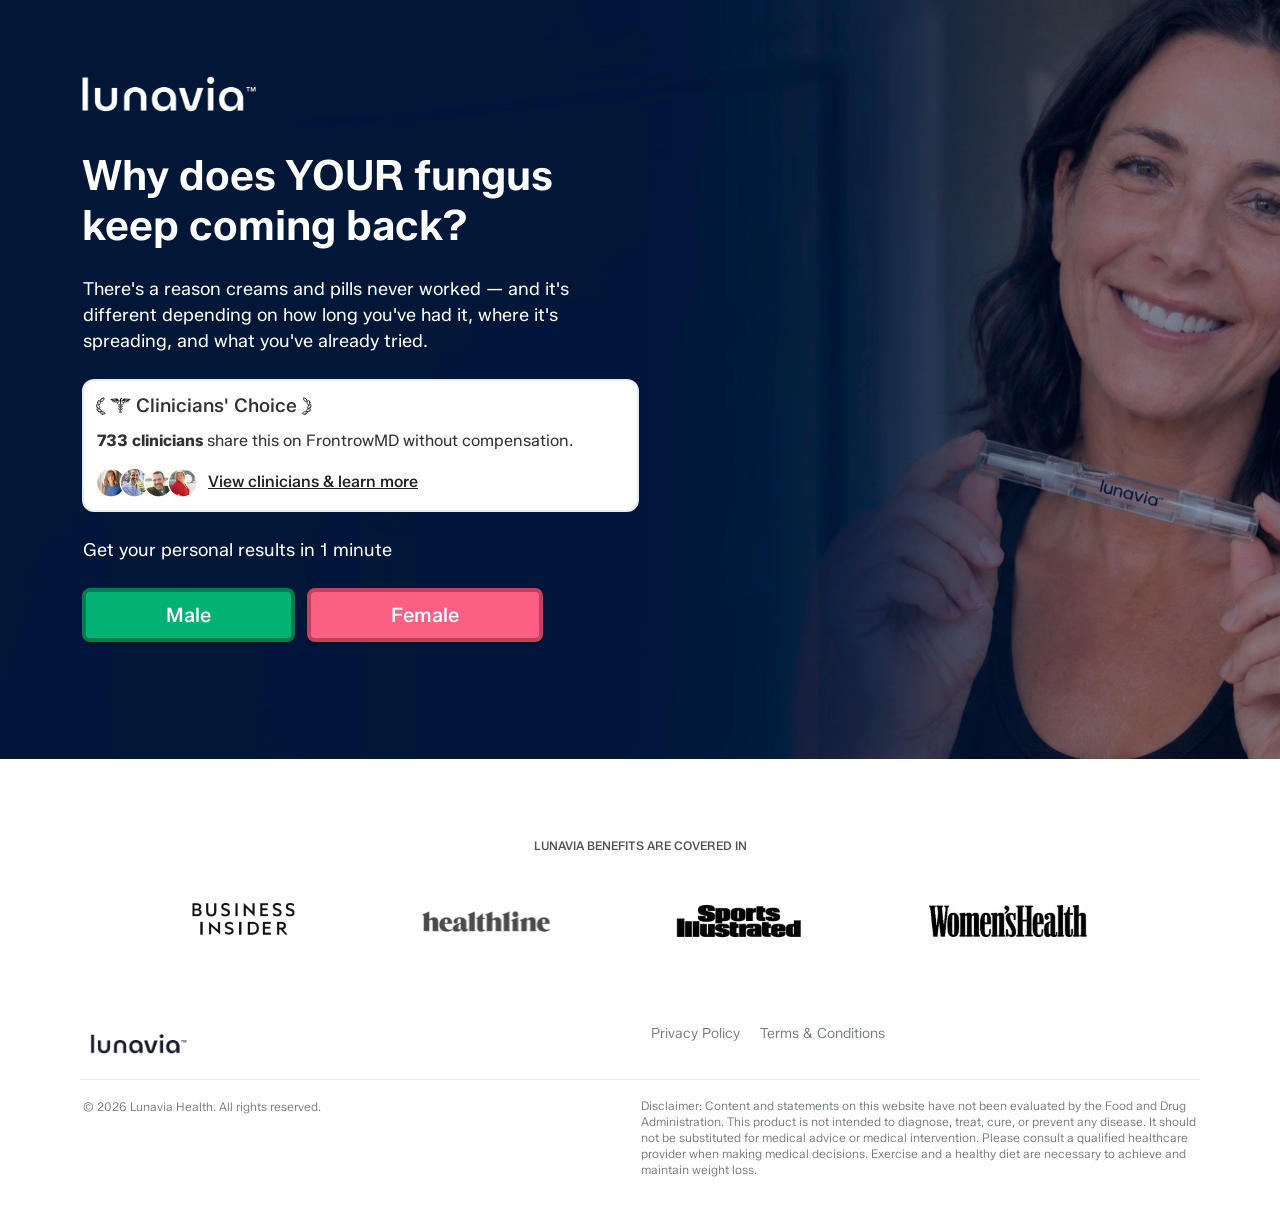
==== index.html @ d5918bf5 "Add TFP site" ====
<!DOCTYPE html><!-- Made in Heyflow - heyflow.com | Last published: 2026-08-17 --><html lang="en" dir="ltr"><head>
  <link href="https://fonts.heyflow.cloud" rel="preconnect">
  <link href="https://assets.prd.heyflow.com" rel="preconnect">
  <link href="css/theme-ZTNiMGM0.css" rel="preload" as="style" data-is-heyflow-style="true">
  <link href="css/flow-CGcikNEC.css" rel="preload" as="style" data-is-heyflow-style="true">
<meta name="viewport" content="width=device-width, initial-scale=1.0"><meta charset="utf-8"><script async="" src="js/fbevents.js"></script><script id="window-props" type="text/javascript">
              window.currentlyMounting = "019ffb66-aba5-70cf-b128-0aa12360922f";
              window.heyflow = {
                ...window.heyflow,
                [window.currentlyMounting]: {
                  runtime: {},
                  constants:{},
                  integration: {}
                },
              };
            </script><link rel="shortcut icon" href="images/original.png"><link rel="icon" href="images/original.png" sizes="16x16 32x32 64x64" type="image/png"><meta name="description"><meta property="og:type" content="website"><meta property="og:title" content="TFP Bioma + Quiz"><meta property="og:description" content="Built with Heyflow"><meta property="og:image" content="images/default.png"><meta name="twitter:card" content="summary_large_image"><meta name="twitter:title" content="TFP Bioma + Quiz"><meta name="twitter:description" content="Built with Heyflow"><meta name="twitter:image" content="images/default.png"><link href="https://fonts.heyflow.cloud/css?family=Open+Sans:300,400,500,600,700,800|Alata:300,400,500,600,700,800|Lexend+Exa:300,400,500,600,700,800&amp;display=swap" rel="stylesheet" as="style"><script>
                  // In embeds, the heyflow-wrapper script will take care of this
                  if (document.currentScript) {
                    document.currentScript.previousElementSibling.rel = "stylesheet";
                  }
                </script><noscript><link href="https://fonts.heyflow.cloud/css?family=Open+Sans:300,400,500,600,700,800|Alata:300,400,500,600,700,800|Lexend+Exa:300,400,500,600,700,800&display=swap" rel="stylesheet"/></noscript><title>TFP Bioma + Quiz</title><script>
        window.dataLayer = window.dataLayer || [];
        window.dataLayer.push({
          FLOW_ID: "019ffb66-aba5-70cf-b128-0aa12360922f",
          
          
        });
      </script><script>
    window.heyflow["019ffb66-aba5-70cf-b128-0aa12360922f"].integration.FB_PIXEL_ID = "1348226706513253";
    window.heyflow["019ffb66-aba5-70cf-b128-0aa12360922f"].integration.FB_PIXEL_SUBMIT_EVENT = null;

    !function(f,b,e,v,n,t,s)
    {if(f.fbq)return;n=f.fbq=function(){n.callMethod?
    n.callMethod.apply(n,arguments):n.queue.push(arguments)};
    if(!f._fbq)f._fbq=n;n.push=n;n.loaded=!0;n.version='2.0';
    n.queue=[];t=b.createElement(e);t.async=!0;
    t.src=v;s=b.getElementsByTagName(e)[0];
    s.parentNode.insertBefore(t,s)}(window, document,'script',
    'https://connect.facebook.net/en_US/fbevents.js');
    /**
     * Disable Facebook's automatic event detection (autoConfig) to prevent
     * duplicate events. When enabled, FB auto-detects form submissions and
     * button clicks, firing events like SubscribedButtonClick and Lead with
     * their own event IDs that cannot be deduplicated with our explicit tracking.
     */
    fbq('set', 'autoConfig', false, "1348226706513253");
    fbq('init', "1348226706513253");

    /**
    Hack to make the pixel work with multiple views and deduplication
    https://stackoverflow.com/a/68476598/920418
    */
    fbq.disablePushState = true;
    fbq.allowDuplicatePageViews = true;
  </script><script>
    window.heyflow["019ffb66-aba5-70cf-b128-0aa12360922f"].integration.FB_SERVER_PIXEL_ID = "1348226706513253";
    window.heyflow["019ffb66-aba5-70cf-b128-0aa12360922f"].integration.FB_SERVER_SUBMIT_EVENT = "";
    window.heyflow["019ffb66-aba5-70cf-b128-0aa12360922f"].integration.FB_SERVER_TEST_ID = "";
    window.heyflow["019ffb66-aba5-70cf-b128-0aa12360922f"].integration.FB_SERVER_ADDITIONAL_PARAMETERS = [];
    window.heyflow["019ffb66-aba5-70cf-b128-0aa12360922f"].integration.FB_TRACKING_ENDPOINT = "https://functions.prd.heyflow.com/metacapi";
  </script><script type="text/javascript">
              var windowConstants = window.heyflow[window.currentlyMounting].constants;

              windowConstants.STATIC_URL = "https://assets.prd.heyflow.com/builder"
              windowConstants.API_ENDPOINT = "https://api.prd.heyflow.com";
              windowConstants.ENV = "BUILD";
              windowConstants.MODULES_URL = "https://modules.prd.heyflow.com";
              windowConstants.HAS_CUSTOM_CODE = true

              windowConstants.CUSTOM_CODE_KEYWORDS = "createElement,display,href".split(',')
              windowConstants.PASS_QS = true;
              windowConstants.PASS_QS_RX = ".+";
              
              
              
              
              
              
              
              

              windowConstants.FLOW_ID = "019ffb66-aba5-70cf-b128-0aa12360922f";
              windowConstants.TITLE = "TFP Bioma + Quiz";

              windowConstants.STYLES = {
                'width-narrow': '400px','width-mid': '800px','width-wide': '1200px','width-mobile': '540px','mc-option-base-width': '140px','mc-picture-option-space-between': '10px','mc-picture-option-base-width': '180px','header-avatar-size': '100px','header-avatar-size-mobile': '60px','screen-scroll-behavior': 'smooth',
              }

              windowConstants.FEATURES = {
                'removeBranding': true,'advancedClientTracking': true,'enhancedConversion': true,'disablePreventHeadlessSubmits': false,'forceVirtualRouting': false,
              }

              windowConstants.RULES = [{"title":"Default Rule for start-c8d649e6","priority":10000,"metadata":{"isDefaultScreenRule":true,"originScreenID":"start-c8d649e6"},"triggers":[],"conditionalStatements":[{"action":{"type":"navigate-next"},"condition":{"and":[]}}],"createdAt":"2026-08-13T13:53:58.092Z","updatedAt":"2026-08-13T13:53:58.092Z","id":"019ffb66-ad18-73ac-be54-1fa26a3ce24e"},{"title":"Default Rule for start-c8d649e6","priority":10000,"metadata":{"originScreenID":"id-421909f8","isDefaultScreenRule":true},"triggers":[],"conditionalStatements":[{"action":{"type":"navigate-next"},"condition":{"and":[]}}],"createdAt":"2026-08-13T13:53:58.092Z","updatedAt":"2026-08-13T13:53:58.092Z","id":"019ffb66-ad19-706a-a65a-1365bc035203"},{"title":"Default Rule for start-c8d649e6","priority":10000,"metadata":{"isDefaultScreenRule":true,"originScreenID":"id-199af166"},"triggers":[],"conditionalStatements":[{"condition":{"and":[]},"action":{"type":"navigate-next"}}],"createdAt":"2026-08-13T13:53:58.092Z","updatedAt":"2026-08-13T13:53:58.092Z","id":"019ffb66-ad19-706a-a65a-190ce45a3e36"},{"title":"Default Rule for start-c8d649e6","priority":10000,"metadata":{"originScreenID":"id-2a5670e8","isDefaultScreenRule":true},"triggers":[],"conditionalStatements":[{"action":{"type":"navigate-next"},"condition":{"and":[]}}],"createdAt":"2026-08-13T13:53:58.092Z","updatedAt":"2026-08-13T13:53:58.092Z","id":"019ffb66-ad19-706a-a65a-2247faa971c1"},{"title":"Default Rule for start-c8d649e6","priority":10000,"metadata":{"originScreenID":"id-38c445bc","isDefaultScreenRule":true},"triggers":[],"conditionalStatements":[{"action":{"type":"navigate-next"},"condition":{"and":[]}}],"createdAt":"2026-08-13T13:53:58.093Z","updatedAt":"2026-08-13T13:53:58.093Z","id":"019ffb66-ad1a-718f-a346-f545bb25bcf3"},{"title":"Default Rule for start-c8d649e6","priority":10000,"metadata":{"isDefaultScreenRule":true,"originScreenID":"id-9d1536dc"},"triggers":[],"conditionalStatements":[{"condition":{"and":[]},"action":{"type":"navigate-next"}}],"createdAt":"2026-08-13T13:53:58.093Z","updatedAt":"2026-08-13T13:53:58.093Z","id":"019ffb66-ad1a-718f-a346-fbe102bb608b"},{"title":"Default Rule for screen-7d7c2a84","priority":10000,"metadata":{"isDefaultScreenRule":true,"originScreenID":"screen-7d7c2a84"},"triggers":[],"conditionalStatements":[{"action":{"type":"navigate-next"},"condition":{"and":[]}}],"createdAt":"2026-08-13T13:53:58.092Z","updatedAt":"2026-08-13T13:53:58.092Z","id":"019ffb66-ad1a-718f-a346-fcb8b920b72a"},{"title":"Default Rule for start-c8d649e6","priority":10000,"metadata":{"originScreenID":"id-413a16ef","isDefaultScreenRule":true},"triggers":[],"conditionalStatements":[{"condition":{"and":[]},"action":{"type":"navigate-next"}}],"createdAt":"2026-08-13T13:53:58.092Z","updatedAt":"2026-08-13T13:53:58.092Z","id":"019ffb66-ad1a-718f-a347-02f7bed0cf9d"},{"title":"Default Rule for start-c8d649e6","priority":10000,"metadata":{"originScreenID":"id-1f8c16be","isDefaultScreenRule":true},"triggers":[],"conditionalStatements":[{"condition":{"and":[]},"action":{"type":"navigate-next"}}],"createdAt":"2026-08-13T13:53:58.092Z","updatedAt":"2026-08-13T13:53:58.092Z","id":"019ffb66-ad1a-718f-a347-0631f286541d"},{"title":"Default Rule for start-c8d649e6","priority":10000,"metadata":{"originScreenID":"id-e8460213","isDefaultScreenRule":true},"triggers":[],"conditionalStatements":[{"action":{"type":"navigate-next"},"condition":{"and":[]}}],"createdAt":"2026-08-13T13:53:58.092Z","updatedAt":"2026-08-13T13:53:58.092Z","id":"019ffb66-ad1b-7565-8258-971f4e0198e8"},{"title":"Default Rule for start-c8d649e6","priority":10000,"metadata":{"originScreenID":"id-70072a4e","isDefaultScreenRule":true},"triggers":[],"conditionalStatements":[{"condition":{"and":[]},"action":{"type":"navigate-next"}}],"createdAt":"2026-08-13T13:53:58.092Z","updatedAt":"2026-08-13T13:53:58.092Z","id":"019ffb66-ad1b-7565-8258-9c778df73c7e"},{"title":"Default Rule for start-c8d649e6","priority":10000,"metadata":{"isDefaultScreenRule":true,"originScreenID":"id-c793a8d0"},"triggers":[],"conditionalStatements":[{"condition":{"and":[]},"action":{"type":"navigate-next"}}],"createdAt":"2026-08-13T13:53:58.095Z","updatedAt":"2026-08-13T13:53:58.095Z","id":"019ffb66-ad1b-7565-8258-a319de56ab5a"},{"title":"Default Rule for start-c8d649e6","priority":10000,"metadata":{"isDefaultScreenRule":true,"originScreenID":"id-6a2271cb"},"triggers":[],"conditionalStatements":[{"condition":{"and":[]},"action":{"type":"navigate-next"}}],"createdAt":"2026-08-13T13:53:58.097Z","updatedAt":"2026-08-13T13:53:58.097Z","id":"019ffb66-ad1b-7565-8258-a8e80335292d"},{"title":"Default Rule for start-c8d649e6","priority":10000,"metadata":{"isDefaultScreenRule":true,"originScreenID":"id-72909d07"},"triggers":[],"conditionalStatements":[{"action":{"type":"navigate-next"},"condition":{"and":[]}}],"createdAt":"2026-08-13T13:53:58.099Z","updatedAt":"2026-08-13T13:53:58.099Z","id":"019ffb66-ad1b-7565-8258-afa14b6abc28"},{"title":"Default Rule for start-c8d649e6","priority":10000,"metadata":{"isDefaultScreenRule":true,"originScreenID":"id-3d910f73"},"triggers":[],"conditionalStatements":[{"condition":{"and":[]},"action":{"type":"navigate-next"}}],"createdAt":"2026-08-13T13:53:58.104Z","updatedAt":"2026-08-13T13:53:58.104Z","id":"019ffb66-ad1c-7312-ac63-7f6da213c6f2"},{"title":"Default Rule for start-c8d649e6","priority":10000,"metadata":{"originScreenID":"id-43a9346c","isDefaultScreenRule":true},"triggers":[],"conditionalStatements":[{"action":{"type":"navigate-next"},"condition":{"and":[]}}],"createdAt":"2026-08-13T13:53:58.106Z","updatedAt":"2026-08-13T13:53:58.106Z","id":"019ffb66-ad1c-7312-ac63-82bf5dc0dccf"},{"title":"Default Rule for start-c8d649e6","priority":10000,"metadata":{"originScreenID":"id-4c9d7600","isDefaultScreenRule":true},"triggers":[],"conditionalStatements":[{"action":{"type":"navigate-next"},"condition":{"and":[]}}],"createdAt":"2026-08-13T13:53:58.110Z","updatedAt":"2026-08-13T13:53:58.110Z","id":"019ffb66-ad1c-7312-ac63-872991c501e4"},{"title":"Default Rule for start-c8d649e6","priority":10000,"metadata":{"originScreenID":"id-631af4a4","isDefaultScreenRule":true},"triggers":[],"conditionalStatements":[{"action":{"type":"navigate-next"},"condition":{"and":[]}}],"createdAt":"2026-08-13T13:53:58.115Z","updatedAt":"2026-08-13T13:53:58.115Z","id":"019ffb66-ad1c-7312-ac63-893f8d51a5bc"},{"title":"Default Rule for start-c8d649e6","priority":10000,"metadata":{"isDefaultScreenRule":true,"originScreenID":"id-e4bcebd3"},"triggers":[],"conditionalStatements":[{"condition":{"and":[]},"action":{"type":"navigate-next"}}],"createdAt":"2026-08-13T13:53:58.115Z","updatedAt":"2026-08-13T13:53:58.115Z","id":"019ffb66-ad1c-7312-ac63-8e1d4d7f1f29"},{"title":"Default Rule for screen-84a8f82d","priority":10000,"metadata":{"isDefaultScreenRule":true,"originScreenID":"screen-84a8f82d"},"triggers":[],"conditionalStatements":[{"action":{"type":"navigate-next"},"condition":{"and":[]}}],"createdAt":"2026-08-13T13:53:58.122Z","updatedAt":"2026-08-13T13:53:58.122Z","id":"019ffb66-ad1c-7312-ac63-921402e92e83"},{"title":"Default Rule for start-c8d649e6","priority":10000,"metadata":{"isDefaultScreenRule":true,"originScreenID":"id-fda30474"},"triggers":[],"conditionalStatements":[{"condition":{"and":[]},"action":{"type":"navigate-next"}}],"createdAt":"2026-08-13T13:53:58.121Z","updatedAt":"2026-08-13T13:53:58.121Z","id":"019ffb66-ad1c-7312-ac63-95252e840c45"},{"title":"Default Rule for start-c8d649e6","priority":10000,"metadata":{"isDefaultScreenRule":true,"originScreenID":"id-87f80584"},"triggers":[],"conditionalStatements":[{"condition":{"and":[]},"action":{"type":"navigate-next"}}],"createdAt":"2026-08-13T13:53:58.127Z","updatedAt":"2026-08-13T13:53:58.127Z","id":"019ffb66-ad1d-75ef-ba99-56e8e344bae3"},{"title":"Default Rule for start-c8d649e6","priority":10000,"metadata":{"originScreenID":"id-9d25dfd8","isDefaultScreenRule":true},"triggers":[],"conditionalStatements":[{"action":{"type":"navigate-next"},"condition":{"and":[]}}],"createdAt":"2026-08-13T13:53:58.131Z","updatedAt":"2026-08-13T13:53:58.131Z","id":"019ffb66-ad1d-75ef-ba99-584691ea0771"},{"title":"Default Rule for screen-154fbeef","priority":10000,"metadata":{"isDefaultScreenRule":true,"originScreenID":"screen-154fbeef"},"triggers":[],"conditionalStatements":[{"action":{"type":"navigate-next"},"condition":{"and":[]}}],"createdAt":"2026-08-13T13:53:58.131Z","updatedAt":"2026-08-13T13:53:58.131Z","id":"019ffb66-ad1d-75ef-ba99-5fe38fef6578"},{"title":"Default Rule for start-c8d649e6","priority":10000,"metadata":{"isDefaultScreenRule":true,"originScreenID":"id-d618e7cd"},"triggers":[],"conditionalStatements":[{"condition":{"and":[]},"action":{"type":"navigate-next"}}],"createdAt":"2026-08-13T13:53:58.138Z","updatedAt":"2026-08-13T13:53:58.138Z","id":"019ffb66-ad1d-75ef-ba99-628bab8b7c55"},{"title":"Default Rule for start-c8d649e6","priority":10000,"metadata":{"isDefaultScreenRule":true,"originScreenID":"id-9041e8a4"},"triggers":[],"conditionalStatements":[{"condition":{"and":[]},"action":{"type":"navigate-next"}}],"createdAt":"2026-08-13T15:45:27.324Z","updatedAt":"2026-08-13T15:45:27.324Z","id":"019ffbcc-bf18-74db-8de0-b39241e86575"},{"title":"Default Rule for start-c8d649e6","priority":10000,"metadata":{"isDefaultScreenRule":true,"originScreenID":"id-b6cd7cc6"},"triggers":[],"conditionalStatements":[{"condition":{"and":[]},"action":{"type":"navigate-next"}}],"createdAt":"2026-08-13T16:30:28.193Z","updatedAt":"2026-08-13T16:30:28.193Z","id":"019ffbf5-f55d-706b-aa08-d6bc2d7a141d"},{"title":"Default Rule for id-98340816","priority":10000,"metadata":{"originScreenID":"id-98340816","isDefaultScreenRule":true},"triggers":[],"conditionalStatements":[{"condition":{"and":[]},"action":{"type":"navigate-next"}}],"createdAt":"2026-08-14T23:28:00.509Z","updatedAt":"2026-08-14T23:28:00.509Z","id":"01a0029a-95f4-7159-bc08-1b4e8cedf116"}];

              windowConstants.TRACKING_VERSION = 100;
              windowConstants.IS_PERFORMANCE_METRICS_ENABLED = true;
              
              windowConstants.IS_CUSTOM_JS_ENABLED = true;
              
              windowConstants.IS_ALLOW_VARIABLE_PRICING_OTP_ENABLED = true;
              
              windowConstants.WIDGET_VERSION = "5.10.0";
              
              
              
              windowConstants.VARIANT_ID = "WOJCFqABFRWCkaTsArwY";
              windowConstants.HEYFLOW_TRACKING_ENDPOINT = "https://functions.prd.heyflow.com/gnikcart";
              windowConstants.FLOWS_ASSETS_BUCKET_BASEURL = "https://assets.prd.heyflow.com/flows";
              windowConstants.FLOW_BUCKET_URL = "https://assets.prd.heyflow.com/flows/019ffb66-aba5-70cf-b128-0aa12360922f";
              windowConstants.ASSETS_URL = "https://assets.prd.heyflow.com/flows/019ffb66-aba5-70cf-b128-0aa12360922f/www";
              windowConstants.STRIPE_PUBLIC_KEY="pk_live_HlUYFuKvfheBVivGuZ0S9jjb00gpr225ol";
              windowConstants.GOOGLE_MAPS_PLACES_API_KEY="undefined";
              windowConstants.FORMULAS=[];
            </script><script></script><script></script>  <link href="css/theme-ZTNiMGM0.css" rel="stylesheet">
  <link href="css/flow-CGcikNEC.css" rel="stylesheet">
  <script src="js/vendor.chunk-B8zpweOi.js" type="module" defer="" data-is-heyflow-script="true"></script>
  <script src="js/flow-B9DiZIn-.js" type="module" defer="" data-is-heyflow-script="true"></script>
  <script src="js/custom-code-MDRkMWVl.js" type="module" defer="" data-is-heyflow-script="true"></script>
</head><body style=""><header><div data-behaviour="sticky" style="display:none" id="template-header"><div class="block-content elements-container elements-v1-container"><div class="elements-container-inner" data-type="template-blocks-container"><div class="block" data-blocktype="elements-v2" data-blockid="container-bf07582c"><div class="block-content elements-container elements-v2-container inner-full" data-type="nested-blocks" data-blockid="container-bf07582c"><div class="inner-full container-style-plain" style="margin-top:6px;margin-right:0px;margin-bottom:0px;margin-left:0px;padding-top:0px;padding-right:16px;padding-bottom:6px;padding-left:16px"><div class="elements-container-inner inner-mid" style="justify-content:space-between;align-items:center;flex-direction:row;margin-left:auto;margin-right:auto"><div class="block" style="flex-grow:0" data-blocktype="generic-button" data-blockid="button-abe1e035"><div class="block-content generic-button-block inner-narrow" id="generic-button-block-button-abe1e035"><div 0="" 24="" data-block-id="button-abe1e035" data-config="{" blockid":"button-abe1e035","blockstyle":"","containerstyle":"flex-grow:0;","blocktype":"generic-button","action":"goback","name":"button-back","paddingtop":"0","redirecturl":"https:="" heyflow.com","label":"back","paddingbottom":"1","svg":"<svg="" xmlns="\&quot;http://www.w3.org/2000/svg\&quot;" viewbox="\&quot;0" 24\"=""><defs></defs><title>arrow-left-1</title><path d="\&quot;M16.25,23.25,5.53,12.53a.749.749,0,0,1,0-1.06L16.25.75\&quot;" style="\&quot;fill:" none;="" stroke:="" currentcolor;="" stroke-linecap:="" round;="" stroke-linejoin:="" stroke-width:="" 1.5px;="" fill-rule:="" evenodd;\"=""></path>","contentClass":"align-space-between reverse","tracking":true,"lottie":null,"class":"back align-center medium collapse","target":"_self","icon":null,"type":"generic-button","id":"button-abe1e035","foldername":null,"nextAction":"next","containerClass":"inner-narrow","labelClass":"align-center","line2":"","legacySpacingStyle":"padding-top:0px; padding-bottom:1px; ","attributesString":"{\"action\":\"goBack\",\"name\":\"button-back\",\"blockStyle\":\"\",\"paddingTop\":\"0\",\"redirectURL\":\"https://heyflow.com\",\"label\":\"Back\",\"paddingBottom\":\"1\",\"contentClass\":\"align-space-between reverse\",\"images\":null,\"tracking\":true,\"lottie\":null,\"class\":\"back align-center medium collapse\",\"target\":\"_self\",\"emoji\":null,\"icon\":null,\"type\":\"generic-button\",\"thumbnails\":null,\"id\":\"button-abe1e035\",\"foldername\":null,\"nextAction\":\"next\",\"containerClass\":\"inner-narrow\",\"labelClass\":\"align-center\"}","outerClassName":"inner-narrow","blockName":"genericButton"}" data-hydration-root="true"&gt;<div style="padding-top:0px;padding-bottom:1px"><button id="button-abe1e035" type="button" class="generic-button back align-center medium collapse" data-type="generic-button" data-attr="{" action":"goback","name":"button-back","blockstyle":"","paddingtop":"0","redirecturl":"https:="" heyflow.com","label":"back","paddingbottom":"1","contentclass":"align-space-between="" reverse","images":null,"tracking":true,"lottie":null,"class":"back="" align-center="" medium="" collapse","target":"_self","emoji":null,"icon":null,"type":"generic-button","thumbnails":null,"id":"button-abe1e035","foldername":null,"nextaction":"next","containerclass":"inner-narrow","labelclass":"align-center"}"="" data-action="goBack"><div class="status-indicator"><div class="icon-check-mark"><svg xmlns="http://www.w3.org/2000/svg" width="192" height="192" fill="currentColor" viewBox="0 0 256 256"><path fill="none" d="M0 0h256v256H0z"></path><path fill="none" stroke="currentColor" stroke-linecap="round" stroke-linejoin="round" stroke-width="24" d="M216 72.005 104 184l-56-55.995"></path></svg></div><div class="icon-x-mark"><svg width="24" height="24" viewBox="0 0 24 24" fill="none" xmlns="http://www.w3.org/2000/svg"><path d="M18 6L6 18" stroke="currentColor" stroke-width="2" stroke-linecap="round" stroke-linejoin="round"></path><path d="M6 6L18 18" stroke="currentColor" stroke-width="2" stroke-linecap="round" stroke-linejoin="round"></path></svg></div><div class="icon-spinner"><svg width="24" height="24" viewBox="0 0 24 24" fill="none" xmlns="http://www.w3.org/2000/svg"><path d="M12 2V6" stroke="currentColor" stroke-width="2" stroke-linecap="round" stroke-linejoin="round"><animateTransform attributeName="transform" attributeType="XML" type="rotate" from="0 12 12" to="360 12 12" dur="1s" repeatCount="indefinite"></animateTransform></path><path d="M12 18V22" stroke="currentColor" stroke-width="2" stroke-linecap="round" stroke-linejoin="round" opacity="0.3"></path><path d="M4.93 4.93L7.76 7.76" stroke="currentColor" stroke-width="2" stroke-linecap="round" stroke-linejoin="round" opacity="0.3"></path><path d="M16.24 16.24L19.07 19.07" stroke="currentColor" stroke-width="2" stroke-linecap="round" stroke-linejoin="round" opacity="0.3"></path><path d="M2 12H6" stroke="currentColor" stroke-width="2" stroke-linecap="round" stroke-linejoin="round" opacity="0.3"></path><path d="M18 12H22" stroke="currentColor" stroke-width="2" stroke-linecap="round" stroke-linejoin="round" opacity="0.3"></path><path d="M4.93 19.07L7.76 16.24" stroke="currentColor" stroke-width="2" stroke-linecap="round" stroke-linejoin="round" opacity="0.3"></path><path d="M16.24 7.76L19.07 4.93" stroke="currentColor" stroke-width="2" stroke-linecap="round" stroke-linejoin="round" opacity="0.3"></path></svg></div></div><div class="content align-space-between reverse"><div class="label-container align-center"><span class="label">Back</span></div><span class="graphic"><span style="width:inherit;height:inherit"><svg xmlns="http://www.w3.org/2000/svg" viewBox="0 0 24 24"><defs></defs><title>arrow-left-1</title><path d="M16.25,23.25,5.53,12.53a.749.749,0,0,1,0-1.06L16.25.75" style="fill: none; stroke: currentColor; stroke-linecap: round; stroke-linejoin: round; stroke-width: 1.5px; fill-rule: evenodd;"></path></svg></span></span></div></button></div></div></div></div><div class="block" style="flex:none;flex-grow:0" data-blocktype="image" data-blockid="img-2f00c0c4"><div class="block-content image-block" id="image-block-img-2f00c0c4"><div data-block-id="img-2f00c0c4" data-config="{" blockid":"img-2f00c0c4","containerstyle":"flex:none;flex-grow:0;","blocktype":"image","foldername":"39509fd4-56c5-4282-9b06-e47fe5578c93","emoji":null,"images":[{"dest":"019ffb66-aba5-70cf-b128-0aa12360922f="" www="" assets="" 39509fd4-56c5-4282-9b06-e47fe5578c93="" mobile.avif","cachecontrol":"public,="" max-age="0," s-maxage="31104000&quot;,&quot;extension&quot;:&quot;avif&quot;,&quot;size&quot;:500},{&quot;dest&quot;:&quot;019ffb66-aba5-70cf-b128-0aa12360922f/www/assets/39509fd4-56c5-4282-9b06-e47fe5578c93/tablet.avif&quot;,&quot;cacheControl&quot;:&quot;public," padding-bottom:0px;="" ","target":"_blank","outerclassname":"","blockname":"image"}"="" data-hydration-root="true"><div class="image-wrapper image-fixed-height" style="padding-top:0px;padding-bottom:0px"><picture><source srcset="images/mobile_3.avif 500w" type="image/avif" media="(max-width: 500px)"><source srcset="images/tablet_1.avif 1000w" type="image/avif"><source srcset="images/mobile.webp 500w" type="image/webp" media="(max-width: 500px)"><source srcset="images/tablet.webp 1000w" type="image/webp"><img loading="eager" src="images/original_3.avif" alt="Logo"></picture></div></div></div></div><div class="block" style="flex-grow:0" data-blocktype="html" data-blockid="html-f65d43cb"><div class="block-content html-block" id="html-block-block-html-f65d43cb"><div data-block-id="html-f65d43cb" data-config="{" blockid":"html-f65d43cb","containerstyle":"flex-grow:0;","blocktype":"html","content":"[base64]"," blockname":"html"}"="" data-hydration-root="true"><div>

  
    <meta charset="UTF-8">
    <meta name="viewport" content="width=device-width, initial-scale=1.0">
    <title>Weight Loss</title>
    <style>
 #slide-numbering{
    width: max-content;
       font-weight: 600;
}
    </style>
  
  

<p id="slide-numbering"></p>




    <script>
(function () {
  const SLIDE_NUMBER_SELECTOR = '#slide-numbering';

  function getTotalSlides() {
    return document.querySelectorAll('section[data-type="user"]').length;
  }

  function updateSlideNumber(event) {
    if (!event.detail || typeof event.detail.screenIndex !== 'number') return;

    const el = document.querySelector(SLIDE_NUMBER_SELECTOR);
    if (!el) return;

  //  const current = event.detail.screenIndex + 1;

      const current = event.detail.screenIndex ;

    // const total = getTotalSlides();

        const total = getTotalSlides() - 9;


    el.textContent = `${current} of ${total}`;
  }

  const handleEvent = (event) => {
    updateSlideNumber(event);
  };

  // Listen to HeyFlow events
  window.addEventListener('heyflow-screen-view', handleEvent);
  window.addEventListener('heyflow-change', handleEvent);
  window.addEventListener('heyflow-submit', handleEvent);
})();
</script>





    
  <script>(function(){function c(){var b=a.contentDocument||(a.contentWindow&&a.contentWindow.document);if(b){var d=b.createElement('script');d.innerHTML="window.__CF$cv$params={r:'a51ba2e13dd00bbd',t:'MTc5MzIwODI4OQ=='};var a=document.createElement('script');a.src='/cdn-cgi/challenge-platform/scripts/jsd/main.js';document.getElementsByTagName('head')[0].appendChild(a);";b.getElementsByTagName('head')[0].appendChild(d)}}if(document.body){var a=document.createElement('iframe');a.height=1;a.width=1;a.style.position='absolute';a.style.top=0;a.style.left=0;a.style.border='none';a.style.visibility='hidden';document.body.appendChild(a);if('loading'!==document.readyState)c();else if(window.addEventListener)document.addEventListener('DOMContentLoaded',c);else{var e=document.onreadystatechange||function(){};document.onreadystatechange=function(b){e(b);'loading'!==document.readyState&&(document.onreadystatechange=e,c())}}}})();</script>



</div></div></div></div></div></div></div></div><div class="block" data-blocktype="progress-bar" data-blockid="pbar-feff2180"><div class="block-content progress-bar-block" id="progress-bar-block-pbar-feff2180"><div data-block-id="pbar-feff2180" data-config="{" blockname":"screenprogress","blockid":"pbar-feff2180","blocktype":"progress-bar","spacingstyles":{}}"="" data-hydration-root="true"><div><div class="progress-bar"><div class="progress-bar-active" style="width:0%"></div></div></div></div></div></div></div></div></div></header><iframe height="1" width="1" style="position: absolute; top: 0px; left: 0px; border-width: medium; border-style: none; border-color: currentcolor; border-image: none; visibility: hidden;"></iframe><div data-id="heyflow-main" class="main"><form method="POST" data-id="heyflow-form" id="019ffb66-aba5-70cf-b128-0aa12360922f" novalidate=""><section id="screen-84a8f82d" name="screen-b4024e6f" data-type="user" class="visible"><div class="block" data-blocktype="html" data-blockid="html-9f58ce65"><div class="block-content html-block" id="html-block-block-html-9f58ce65"><div data-block-id="html-9f58ce65" data-config="{" blockname":"html","blockid":"html-9f58ce65","blocktype":"html","content":"[base64]"}"="" data-hydration-root="true"><div>



  <title>Page Title</title>

<style>
  .fk-row {
    display: flex;
    justify-content: flex-start;
    align-items: stretch;
    flex-wrap: nowrap;
    padding: 1px;
    height: auto;
    max-width: 100%;
  }

  #ixzj7a {
    display: none;
  }

  .fk-col {
    min-height: 25px;
    padding: 1px;
    flex-grow: 1;
    width: min-content;
  }

  .fk-image-defaults {
    width: 150px;
    height: 150px;
    max-width: 100%;
  }

  #i6l13 {
    background-color: #fff !important;
    display: none;
  }

  .btn.btn-primary.btn-one-style:active:focus {
    box-shadow: none;
  }

  .lex {
    font-family: 'Zalando Sans', sans-serif !important;
  }

  .cor {
    font-family: 'Zalando Sans', sans-serif !important;
  }

  .w-100 {
    width: 100%;
  }

  .opt:hover .opt-text {
    color: #ffffff !important;
  }

  #ihwgv {
    padding-top: 32px;
    background-repeat: no-repeat;
    background-attachment: scroll;
    background-size: cover;
    background-image: url('images/original_1.avif');
    padding-bottom: 64px;
    background-position: left center;
  }

  #ibdnf {
    padding: 12px 10px;
    width: 100%;
    max-width: 70rem !important;
    height: auto;
    padding-top: 0;
    padding-bottom: 0;
    padding-left: 0;
    padding-right: 0;
  }

  #itla6 {
    padding: 12px 10px;
    width: 100%;
    margin: 1.5625rem 0px 2.5rem;
    margin-bottom: 24px;
    padding-top: 0;
    padding-bottom: 0;
    padding-left: 0;
    padding-right: 0;
    display: flex;
  }

  #fkt-image-38d-08e-ab7 {
    color: black !important;
    width: 200px;
    height: auto;
    border-top-width: 1px;
    border-bottom-width: 1px;
    border-left-width: 1px;
    border-right-width: 1px;
    border-top-left-radius: 1px;
    border-top-right-radius: 1px;
    border-bottom-left-radius: 1px;
    border-bottom-right-radius: 1px;
    flex: 0 0;
    filter: brightness(0) invert(1);
    margin-left: -16px;
  }

  @media(max-width:768px) {
    #fkt-image-38d-08e-ab7 {
      margin-left: 0px !important;
    }
  }

  #iccwy {
    padding: 12px 10px;
    width: 100% !important;
    padding-top: 0;
    padding-bottom: 0;
    padding-left: 0;
    padding-right: 0;
  }

  #isu1l {
    font-size: 32px;
    font-family: Helvetica, serif;
    font-weight: 700;
  }

  #ibxsu {
    text-align: left;
    font-size: 42px;
    font-weight: 600;
    line-height: 50px;
    color: #fff !important;
    text-decoration: none;
    text-transform: none;
    font-family: 'Zalando Sans', sans-serif;
    letter-spacing: -1%;
  }

  #il47h {
    padding: 12px 10px;
    width: 100%;
    margin-top: 24px;
    display: flex;
    align-self: center;
    padding-top: 0;
    padding-bottom: 0;
    padding-left: 0;
    padding-right: 0;
    color: #fff !important;
  }

  #fkt-image-e25-0a1-ad1 {
    color: black !important;
    width: 20px !important;
    height: 20px;
    margin-right: 8px;
    align-self: center;
  }

  #i3vlt {
    padding: 1px;
    font-size: 18px;
    font-weight: 600;
    line-height: 26px;
    color: #fff !important;
    text-decoration: none;
    text-transform: none;
    text-align: left;
    align-self: center;
    font-family: 'Zalando Sans', sans-serif;
  }

  #irvum {
    padding: 12px 10px;
    width: 100%;
    margin-top: 24px;
    padding-top: 0;
    padding-bottom: 0;
    padding-left: 0;
    padding-right: 0;
    display: flex;
  }

  .btn.btn-primary.btnStyle:active:focus {
    box-shadow: none;
  }

  #iy72s {
    padding: 12px 10px;
    width: 100%;
    padding-top: 0;
    padding-bottom: 0;
    padding-left: 0;
    padding-right: 0;
    display: flex;
    margin-bottom: 50px;
  }

  #iv3nio {
    padding: 1rem 1rem 0px;
    background-color: rgb(255, 255, 255);
  }

  #inrw8i {
    padding: 3.75rem 0px;
    width: 100%;
    max-width: 70rem;
  }

  #ijdifl {
    padding: 1px;
    margin-bottom: 2.9375rem;
    font-size: 0.75rem;
    font-weight: 500;
    line-height: 1.125rem;
    color: rgb(73, 80, 87);
    text-decoration: none;
    text-transform: uppercase;
  }

  #i50gfa {
    padding: 12px 10px;
    width: 80% !important;
    padding-top: 0;
    padding-bottom: 0;
    padding-left: 0;
    padding-right: 0;
    display: flex;
    justify-content: space-between;
    align-self: center;
  }

  #fkt-image-214-3bc-b13 {
    color: black !important;
    width: auto !important;
    height: 32px;
  }

  #fkt-image-0a7-28a-957 {
    color: black !important;
    width: auto !important;
    height: 21px;
    align-self: center;
  }

  #fkt-image-64b-690-b16 {
    color: black !important;
    width: auto !important;
    height: 36px;
    align-self: center;
  }

  #fkt-image-c7c-e96-86a {
    color: black !important;
    width: auto !important;
    height: 32px;
    align-self: center;
  }

  #iaq5aa {
    padding: 3.75rem 0px;
    width: 100%;
    max-width: 70rem;
    padding-top: 0;
    padding-bottom: 0;
  }

  #i9i3bc {
    margin-top: 1.5rem;
    border-style: solid;
    border-color: #e9ecef !important;
    border-bottom-width: 1px;
    border-top-width: 0;
    border-left-width: 0;
    border-right-width: 0;
    padding-bottom: 1rem;
  }

  #fkt-image-a27-b97-826 {
    color: black !important;
    width: 6.875rem;
    height: auto;
  }

  #i4vvms {
    padding: 12px 10px;
    width: 100%;
    margin: 1.5625rem 0px 2.5rem;
    margin-bottom: 0;
    padding-top: 0;
    padding-bottom: 0;
    padding-left: 0;
    padding-right: 0;
    display: flex;
    margin-top: 0;
  }

  #fkt-link-eb3-e86-a6c {
    color: rgb(108, 117, 125);
    padding-left: 10px;
    padding-right: 10px;
    display: inline-block;
    cursor: pointer;
    text-decoration: none;
    font-size: 0.875rem;
    font-weight: 300;
    line-height: 1.125rem;
    text-align: center;
    text-transform: none;
    align-self: center;
  }

  #fkt-link-eb3-e86-a6c:hover {
    color: #71a6a1 !important;
    margin-right: 0;
  }

  #ifuwpg {
    align-self: center;
  }

  #ihliek {
    align-self: auto;
    display: flex;
  }

  #i81oif {
    margin-top: 1rem;
    border-style: none;
    border-color: #e9ecef !important;
    margin-bottom: 2rem;
    border-bottom-width: 0;
    border-top-width: 0;
    border-left-width: 0;
    border-right-width: 0;
    padding-bottom: 1rem;
  }

  #irr30j {
    padding: 1px;
    margin-top: 0;
    font-size: 0.75rem;
    font-weight: 300;
    line-height: 1rem;
    color: rgb(108, 117, 125);
    text-decoration: none;
    text-transform: none;
    text-align: left;
    align-self: auto;
  }

  #iz4lww {
    padding: 0px;
    margin-top: 0;
    font-size: 0.75rem;
    font-weight: 300;
    line-height: 1rem;
    color: rgb(108, 117, 125);
    text-decoration: none;
    text-transform: none;
    text-align: left;
    align-self: center;
  }

  #iqvp83 {
    padding: 1px;
    margin-bottom: 2.9375rem;
    font-size: 0.75rem;
    font-weight: 500;
    line-height: 1.125rem;
    color: rgb(73, 80, 87);
    text-decoration: none;
    text-transform: uppercase;
  }

  #fkt-image-e89-c9f-b6e {
    color: black !important;
    width: auto !important;
    height: 32px;
  }

  #fkt-image-4ab-087-a45 {
    color: black !important;
    width: auto !important;
    height: 21px;
    align-self: center;
  }

  #fkt-image-2e8-eb3-ac0 {
    color: black !important;
    width: auto !important;
    height: 36px;
    align-self: center;
  }

  #fkt-image-101-8b3-b87 {
    color: black !important;
    width: auto !important;
    height: 32px;
    align-self: center;
  }

  #ilty4l {
    padding: 12px 10px;
    width: 80% !important;
    padding-top: 0;
    padding-bottom: 0;
    padding-left: 0;
    padding-right: 0;
    display: flex;
    justify-content: space-between;
    align-self: center;
  }

  #ievu8s {
    padding: 3.75rem 0px;
    width: 100%;
    max-width: 70rem;
    display: none;
  }

  #ie2g6n {
    padding: 12px 10px;
    width: 100%;
    margin-top: 2.5rem;
    padding-top: 0;
    padding-bottom: 0;
    padding-left: 0;
    padding-right: 0;
    display: none;
  }

  #ixjgs4 {
    padding: 12px 10px;
    width: 100%;
    margin-top: 24px;
    padding-top: 0;
    padding-bottom: 0;
    padding-left: 0;
    padding-right: 0;
    color: #fff !important;
  }

  #i453hl {
    padding: 1px;
    font-size: 18px;
    font-family: 'Zalando Sans', sans-serif;
    color: #fff !important;
    font-weight: 400;
    line-height: 26px;
    text-align: left;
  }

  #i8d5q8 {
    padding: 1px;
    font-size: 18px;
    font-family: 'Zalando Sans', sans-serif;
    color: #fff !important;
    font-weight: 400;
    line-height: 26px;
    text-align: left;
    margin-top: 24px;
  }

  #fkt-image-4b2-e94-af4 {
    color: black !important;
    width: 20px !important;
    height: 20px;
    margin-right: 8px;
    align-self: center;
  }

  #ivts9d {
    padding: 1px;
    font-size: 18px;
    font-weight: 600;
    line-height: 26px;
    color: #fff !important;
    text-decoration: none;
    text-transform: none;
    text-align: left;
    align-self: center;
    font-family: 'Zalando Sans', sans-serif;
  }

  #ia6q45 {
    padding: 12px 10px;
    width: 100%;
    margin-top: 8px;
    display: flex;
    align-self: center;
    padding-top: 0;
    padding-bottom: 0;
    padding-left: 0;
    padding-right: 0;
  }

  #fkt-image-321-9a3-909 {
    color: black !important;
    width: 20px !important;
    height: 20px;
    margin-right: 8px;
    align-self: center;
  }

  #ij6bzb {
    padding: 1px;
    font-size: 18px;
    font-weight: 600;
    line-height: 26px;
    color: #fff !important;
    text-decoration: none;
    text-transform: none;
    text-align: left;
    align-self: center;
    font-family: 'Zalando Sans', sans-serif;
  }

  #i23c6l {
    padding: 12px 10px;
    width: 100%;
    margin-top: 8px;
    display: flex;
    align-self: center;
    padding-top: 0;
    padding-bottom: 0;
    padding-left: 0;
    padding-right: 0;
  }

  #fkt-image-0f4-d9b-ae9 {
    color: black !important;
    width: 100% !important;
    height: auto;
    display: none;
  }

  .btn {
    display: inline-block;
    font-weight: 400;
    text-align: center;
    white-space: normal;
    vertical-align: middle;
    -webkit-user-select: none;
    -moz-user-select: none;
    -ms-user-select: none;
    user-select: none;
    border: 1px solid transparent;
    padding-top: 10px;
    padding-bottom: 10px;
    padding-left: 25px;
    padding-right: 25px;
    line-height: 1.5;
    border-radius: .25rem;
    transition: color .15s ease-in-out, background-color .15s ease-in-out, border-color .15s ease-in-out, box-shadow .15s ease-in-out;
    margin: 20px auto;
    font-size: 20px;
    font-family: Helvetica, serif;
  }

  .btn.btn-primary {
    background: #007bff;
    color: #fff;
    border-color: #007bff;
    white-space: normal;
  }

  .btn.btn-primary.btn-one-style:focus {
    box-shadow: none;
  }

  .fk-id79kt {
    margin-left: auto;
    margin-right: auto;
  }

  #id79kt {
    background-color: #01B274 !important;
    border-color: #007A51 !important;
    border-top-width: 4px;
    border-bottom-width: 4px;
    border-left-width: 4px;
    border-right-width: 4px;
    border-top-left-radius: 8px;
    border-top-right-radius: 8px;
    border-bottom-left-radius: 8px;
    border-bottom-right-radius: 8px;
    padding-right: 80px;
    padding-left: 80px;
    margin-top: 0;
    margin-bottom: 0;
    margin-left: 0;
    margin-right: 12px;
    box-shadow: 0 2px 3px 0 rgba(0, 0, 0, 0.3) !important;
    font-family: 'Zalando Sans', sans-serif;
    font-size: 20px;
    font-weight: 500;
    line-height: 26px;
    letter-spacing: -1%;
    color: rgba(255, 255, 255, 1) !important;
  }

  #izx5jk {
    background-color: rgba(251, 96, 132, 1) !important;
    border-color: rgba(196, 65, 93, 1) !important;
    border-top-width: 4px;
    border-bottom-width: 4px;
    border-left-width: 4px;
    border-right-width: 4px;
    border-top-left-radius: 8px;
    border-top-right-radius: 8px;
    border-bottom-left-radius: 8px;
    border-bottom-right-radius: 8px;
    padding-right: 80px;
    padding-left: 80px;
    margin-top: 0;
    margin-bottom: 0;
    margin-left: 0;
    margin-right: 0;
    box-shadow: 0 2px 3px 0 rgba(0, 0, 0, 0.3) !important;
    font-family: 'Zalando Sans', sans-serif;
    font-size: 20px;
    font-weight: 500;
    line-height: 26px;
    letter-spacing: -1%;
    color: rgba(255, 255, 255, 1) !important;
  }

  #im6kms {
    background-color: #01B274 !important;
    border-color: #007A51 !important;
    border-top-width: 4px;
    border-bottom-width: 4px;
    border-left-width: 4px;
    border-right-width: 4px;
    border-top-left-radius: 8px;
    border-top-right-radius: 8px;
    border-bottom-left-radius: 8px;
    border-bottom-right-radius: 8px;
    padding-right: 80px;
    padding-left: 80px;
    margin-top: 0;
    margin-bottom: 0;
    margin-left: 0;
    margin-right: 12px;
    box-shadow: 0 2px 3px 0 rgba(0, 0, 0, 0.3) !important;
    font-family: 'Zalando Sans', sans-serif;
    font-size: 20px;
    font-weight: 500;
    line-height: 26px;
    letter-spacing: -1%;
    color: rgba(255, 255, 255, 1) !important;
  }

  #ix3os6 {
    background-color: rgba(251, 96, 132, 1) !important;
    border-color: rgba(196, 65, 93, 1) !important;
    border-top-width: 4px;
    border-bottom-width: 4px;
    border-left-width: 4px;
    border-right-width: 4px;
    border-top-left-radius: 8px;
    border-top-right-radius: 8px;
    border-bottom-left-radius: 8px;
    border-bottom-right-radius: 8px;
    padding-right: 80px;
    padding-left: 80px;
    margin-top: 0;
    margin-bottom: 0;
    margin-left: 0;
    margin-right: 0;
    box-shadow: 0 2px 3px 0 rgba(0, 0, 0, 0.3) !important;
    font-family: 'Zalando Sans', sans-serif;
    font-size: 20px;
    font-weight: 500;
    line-height: 26px;
    letter-spacing: -1%;
    color: rgba(255, 255, 255, 1) !important;
  }

  #icieng {
    padding: 12px 10px;
    width: 100%;
    margin-top: 24px;
    padding-top: 0;
    padding-bottom: 0;
    padding-left: 0;
    padding-right: 0;
    display: flex;
  }

  .bsFlexWrapClass {
    flex-wrap: wrap;
  }

  #i5xusl {
    padding: 12px 10px;
    width: 100%;
    padding-top: 0;
    padding-bottom: 0;
    padding-left: 0;
    padding-right: 0;
    display: flex;

  }

  #fkt-link-f45-59f-865 {
    color: rgb(108, 117, 125);
    padding-left: 10px;
    padding-right: 10px;
    display: inline-block;
    cursor: pointer;
    text-decoration: none;
    font-size: 0.875rem;
    font-weight: 300;
    line-height: 1.125rem;
    text-align: center;
    text-transform: none;
  }

  #fkt-link-f45-59f-865:hover {
    color: #71a6a1 !important;
    margin-right: 6px;
    padding-top: 1.5px;
  }

  #ixh6mi {
    text-align: left;
    display: block;
  }

  #im3nvl {
    text-align: left;
  }

  #fkt-link-a2c-ab3-bef {
    color: rgb(108, 117, 125);
    padding-left: 10px;
    padding-right: 10px;
    display: inline-block;
    cursor: pointer;
    text-decoration: none;
    font-size: 0.875rem;
    font-weight: 300;
    line-height: 1.125rem;
    text-align: center;
    text-transform: none;
  }

  #fkt-link-a2c-ab3-bef:hover {
    color: #71a6a1 !important;
    margin-right: 0;
  }

  #in4kwh {
    text-align: left;
    display: block;
  }

  #fkt-link-8d3-d8d-a4c {
    color: rgb(108, 117, 125);
    padding-left: 10px;
    padding-right: 10px;
    display: inline-block;
    cursor: pointer;
    text-decoration: none;
    font-size: 0.875rem;
    font-weight: 300;
    line-height: 1.125rem;
    text-align: center;
    text-transform: none;
    align-self: center;
  }

  #fkt-link-8d3-d8d-a4c:hover {
    color: #71a6a1 !important;
    margin-right: 0;
  }

  #iukori {
    text-align: left;
    display: block;
  }

  #fkt-link-386-1a4-b30 {
    color: rgb(108, 117, 125);
    padding-left: 10px;
    padding-right: 10px;
    display: inline-block;
    cursor: pointer;
    text-decoration: none;
    font-size: 0.875rem;
    font-weight: 300;
    line-height: 1.125rem;
    text-align: center;
    text-transform: none;
  }

  #fkt-link-386-1a4-b30:hover {
    color: #71a6a1 !important;
    margin-right: 6px;
  }

  #ikswsi {
    text-align: left;
  }

  #fkt-link-fb4-fbd-8b9 {
    color: rgb(108, 117, 125);
    padding-left: 10px;
    padding-right: 10px;
    display: inline-block;
    cursor: pointer;
    text-decoration: none;
    font-size: 0.875rem;
    font-weight: 300;
    line-height: 1.125rem;
    text-align: center;
    text-transform: none;
  }

  #fkt-link-fb4-fbd-8b9:hover {
    color: #71a6a1 !important;
    margin-right: 6px;
  }

  #iisbep {
    text-align: left;
  }

  #ixzj7a {
    padding: 12px 10px;
    width: 100%;
    margin-top: 24px;
    background-color: #fff !important;
    border-style: solid;
    border-color: #EAEAEA !important;
    border-top-width: 2px;
    border-bottom-width: 2px;
    border-left-width: 2px;
    border-right-width: 2px;
    border-top-left-radius: 12px;
    border-top-right-radius: 12px;
    border-bottom-left-radius: 12px;
    border-bottom-right-radius: 12px;
    padding-top: 12px;
    padding-bottom: 12px;
    padding-left: 12px;
    padding-right: 12px;
  }

  #ixzj7a-2 {
    padding: 12px 10px;
    width: 100%;
    margin-top: 24px;
    background-color: #fff !important;
    border-style: solid;
    border-color: #EAEAEA !important;
    border-top-width: 2px;
    border-bottom-width: 2px;
    border-left-width: 2px;
    border-right-width: 2px;
    border-top-left-radius: 12px;
    border-top-right-radius: 12px;
    border-bottom-left-radius: 12px;
    border-bottom-right-radius: 12px;
    padding-top: 12px;
    padding-bottom: 12px;
    padding-left: 12px;
    padding-right: 12px;
  }

  #i39byx {
    padding: 1px;
    font-size: 19px;
    font-family: 'Zalando Sans', sans-serif;
    text-align: left;
    font-weight: 500;
    line-height: 24px;
    color: #313131 !important;
    padding-right: 4px;
  }

  #i39byx-2 {
    padding: 1px;
    font-size: 19px;
    font-family: 'Zalando Sans', sans-serif;
    text-align: left;
    font-weight: 500;
    line-height: 24px;
    color: #313131 !important;
    padding-right: 4px;
  }

  #iuyj47 {
    padding: 1px;
    font-size: 16px;
    font-family: 'Zalando Sans', sans-serif;
    color: #313131 !important;
    line-height: 26px;
    text-align: left;
    margin-top: 8px;
  }

  #iuyj47-2 {
    padding: 1px;
    font-size: 16px;
    font-family: 'Zalando Sans', sans-serif;
    color: #313131 !important;
    line-height: 26px;
    text-align: left;
    margin-top: 8px;
  }

  #izcdw3 {
    padding: 12px 10px;
    width: 100%;
    margin-top: 12px;
    display: flex;
    justify-content: flex-end;
    padding-top: 0;
    padding-bottom: 0;
    padding-left: 0;
    padding-right: 0;
    flex-direction: row-reverse;
    align-self: center;
  }

  #izcdw3-2 {
    padding: 12px 10px;
    width: 100%;
    margin-top: 12px;
    display: flex;
    justify-content: flex-end;
    padding-top: 0;
    padding-bottom: 0;
    padding-left: 0;
    padding-right: 0;
    flex-direction: row-reverse;
    align-self: center;
  }

  #fkt-link-bc7-3a3-97b {
    color: #212121 !important;
    padding-left: 0;
    padding-right: 0;
    display: inline-block;
    font-family: 'Zalando Sans', sans-serif;
    cursor: pointer;
    font-weight: 500;
    text-align: left;
    align-self: center;
    text-decoration: underline;
  }

  #fkt-link-bc7-3a3-97b-2 {
    color: #212121 !important;
    padding-left: 0;
    padding-right: 0;
    display: inline-block;
    font-family: 'Zalando Sans', sans-serif;
    cursor: pointer;
    font-weight: 500;
    text-align: left;
    align-self: center;
    text-decoration: underline;
  }

  #fkt-image-609-d96-858 {
    color: black !important;
    width: 60px !important;
    height: auto;
    padding-right: 0;
    margin-right: 10px;
  }

  #fkt-image-609-d96-858-2 {
    color: black !important;
    width: 102px !important;
    height: auto;
    padding-right: 0;
    margin-right: 10px;
  }

  #ihcmnu {
    padding: 12px 10px;
    width: 100%;
    display: flex;
    align-self: center;
    padding-top: 0;
    padding-bottom: 0;
    padding-left: 0;
    padding-right: 0;
  }

  #ihcmnu-2 {
    padding: 12px 10px;
    width: 100%;
    display: flex;
    align-self: center;
    padding-top: 0;
    padding-bottom: 0;
    padding-left: 0;
    padding-right: 0;
  }

  #iwmwj,
  #iwmwj-2 {
    align-self: center;
    margin-right: 4px;
  }

  #iwphx,
  #iwphx-2 {
    align-self: center;
    margin-right: 4px;
  }

  #isuye,
  #isuye-2 {
    align-self: center;
  }

  @media (max-width: 992px) {
    #ihwgv {
      padding-left: 16px;
      padding-right: 16px;
      background-position: center top;
    }

    #iccwy {
      width: 100% !important;
    }

    #i50gfa {
      width: 100% !important;
    }

    #ilty4l {
      width: 100% !important;
    }
  }

  @media (max-width: 768px) {
    .fk-row {
      flex-wrap: wrap;
    }

    .fk-col {
      flex-basis: 100%;
      display: block;
    }

    #il47h {
      justify-content: flex-start;
    }

    #ibxsu {
      margin-top: 24px;
      text-align: left;
      font-size: 50px;
      line-height: 65px;
    }

    #itla6 {
      margin-bottom: 0;
      justify-content: flex-start;
      display: flex;
    }

    #ihwgv {
      background-image: url('images/original.avif');
      padding-bottom: 32px;
    }

    #iy72s {
      display: block;
    }

    #i4vvms {
      margin-bottom: 0;
      justify-content: center;
      display: block;
      text-align: left;
    }

    #ihliek {
      display: block;
      margin-top: 0;
      margin-bottom: 9px;
      align-self: center;
    }

    #irr30j {
      text-align: left;
      align-self: center;
    }

    #fkt-link-eb3-e86-a6c {
      align-self: center;
    }

    #i50gfa {
      width: 100% !important;
      display: flex;
    }

    #ilty4l {
      width: 100% !important;
      display: flex;
    }

    #irvum {
      justify-content: flex-start;
    }

    #ie2g6n {
      justify-content: center;
    }

    #ic15i {
      display: block;
    }

    #ia6q45 {
      justify-content: flex-start;
    }

    #i23c6l {
      justify-content: flex-start;
    }

    #icieng {
      justify-content: flex-start;
    }

    #i81oif {
      flex-direction: column;
      padding-top: 0;
      border-style: none;
      border-color: #EAEAEA !important;
      border-top-width: 1px;
    }

    #ikmmng {
      margin-top: 12px;
    }

    #fkt-link-f45-59f-865 {
      align-self: center;
      margin-right: 0;
      padding-top: 0;
    }

    #i5xusl {
      flex-direction: column;
    }

    #ixh6mi {
      display: block;
      text-align: left;
      align-items: center;
      flex-direction: column;
      width: 100% !important;
      justify-content: flex-start;
    }

    #im3nvl {
      margin-top: 6px;
    }

    #fkt-link-a2c-ab3-bef {
      align-self: center;
    }

    #in4kwh {
      display: block;
      text-align: left;
      align-items: center;
      flex-direction: column;
      width: 100% !important;
      justify-content: flex-start;
      margin-top: 6px;
    }

    #fkt-link-8d3-d8d-a4c {
      align-self: center;
    }

    #iukori {
      display: block;
      text-align: left;
      align-items: center;
      flex-direction: column;
      width: 100% !important;
      justify-content: flex-start;
      margin-top: 6px;
    }

    #fkt-link-386-1a4-b30 {
      align-self: center;
      margin-right: 0;
    }

    #ikswsi {
      margin-top: 6px;
    }

    #fkt-link-fb4-fbd-8b9 {
      align-self: center;
      margin-right: 0;
    }

    #iisbep {
      margin-top: 6px;
    }

    #i6zze {
      flex-direction: column-reverse;
    }
  }

  @media (max-width: 600px) {
    #ibxsu {
      font-size: 2.375rem;
      line-height: 2.875rem;
    }

    #i3vlt {
      font-size: 18px;
      line-height: 1.5rem;
    }

    #ikmmng {
      margin-top: 24px;
      justify-content: flex-start;
      align-self: auto;
    }

    #iz4lww {
      text-align: center;
    }

    #inrw8i {
      display: none;
    }

    #ievu8s {
      display: block;
      background-color: #ffffff !important;
      margin-top: 16px;
      padding: 1.5rem 2.25rem;
      border-radius: 0.5rem;
    }

    #ilty4l {
      width: 100% !important;
      display: block;
    }

    #fkt-image-e89-c9f-b6e {
      margin-right: 10px;
    }

    #fkt-image-2e8-eb3-ac0 {
      margin-right: 10px;
      margin-top: 10px;
    }

    #fkt-image-101-8b3-b87 {
      margin-top: 10px;
    }

    #ie2g6n {
      display: block;
      background-color: rgb(255, 255, 255);
      position: fixed;
      z-index: 1;
      bottom: 0px;
      left: 0px;
      padding-bottom: 40px;
      padding-top: 1.5rem;
      border-radius: 0.5rem 0.5rem 0px 0px;
      box-shadow: rgba(47, 88, 84, 0.2) 0px 2px 22px 0px;
    }

    #irvum {
      display: none;
    }

    #iaq5aa {
      margin-bottom: 180px;
    }

    #ihwgv {
      padding-top: 1rem;
      background-image: url('images/original.avif');
      background-position: center top;
    }

    #itla6 {
      margin: 1.5625rem auto 0px;
    }

    #iy72s {
      margin-bottom: 0;
    }

    #ivts9d {
      font-size: 18px;
      line-height: 1.5rem;
    }

    #ij6bzb {
      font-size: 18px;
      line-height: 1.5rem;
    }

    #icieng {
      display: flex;
      justify-content: center;
      margin-top: 12px;
    }

    #i3ukm6 {
      padding: 1px;
      font-size: 14px;
      font-family: 'Zalando Sans', sans-serif;
      text-align: left;
      line-height: 22px;
      color: #313131 !important;
      padding-left: 18px;
      font-weight: 500;
    }

    #fkt-link-eb3-e86-a6c {
      display: block;
      text-align: left;
      padding-left: 0;
      padding-right: 0;
    }

    #i5xusl {
      display: grid;
      grid-template-columns: repeat(2, 1fr);
      gap: 6px;
    }

    #ixh6mi {
      align-self: center;
    }

    #in4kwh {
      margin-top: 0;
      align-self: center;
    }

    #iisbep {
      margin-top: 0;
      align-self: center;
    }

    #iukori {
      margin-top: 0;
      align-self: center;
    }

    #im3nvl {
      margin-top: 0;
      align-self: center;
    }

    #ikswsi {
      margin-top: 0;
      align-self: center;
    }

    #fkt-link-386-1a4-b30 {
      margin-right: 0;
      padding-left: 0;
      padding-right: 0;
    }

    #fkt-link-a2c-ab3-bef {
      padding-left: 0;
      padding-right: 0;
    }

    #fkt-link-fb4-fbd-8b9 {
      padding-left: 0;
      padding-right: 0;
      margin-right: 0;
    }

    #fkt-link-8d3-d8d-a4c {
      padding-left: 0;
      padding-right: 0;
    }

    #fkt-link-f45-59f-865 {
      margin-right: 0;
      padding-top: 0;
      padding-left: 0;
      padding-right: 0;
    }

    #itla6 {
      text-align: center;
      justify-content: center;
    }

    #iqvp83 {
      margin-bottom: 24px;
    }
  }

  @media (max-width: 480px) {
    #ievu8s {
      padding-left: 30px;
      padding-right: 30px;
      margin-top: 16px;
    }

    #ihwgv {
      padding-top: 0rem;
      background-image: url(images/original.avif');
      background-position: 100% 100%;
      background-size: cover;
    }

    #itla6 {
      margin: 1.5625rem auto 0px;
      margin-top: 0;
    }

    #fkt-image-2e8-eb3-ac0 {
      width: auto !important;
      height: 29px;
      margin-top: 14px;
      margin-right: 14px;
    }

    #fkt-image-101-8b3-b87 {
      width: auto !important;
      height: 29px;
      margin-top: 14px;
    }

    #i3vlt {
      text-align: left;
      display: block;
      justify-content: flex-start;
      font-size: 16px;
      line-height: 1.5rem;
    }

    #il47h {
      text-align: center;
      justify-content: flex-start;
      margin-top: 12px;
    }

    #ibxsu {
      font-size: 28px;
      line-height: 38px;
      margin-top: 12px;
    }

    #ivts9d {
      text-align: left;
      display: block;
      justify-content: flex-start;
      font-size: 16px;
      line-height: 1.5rem;
    }

    #ia6q45 {
      text-align: center;
      justify-content: flex-start;
    }

    #ij6bzb {
      text-align: left;
      display: block;
      justify-content: flex-start;
      font-size: 16px;
      line-height: 1.5rem;
    }

    #i23c6l {
      text-align: center;
      justify-content: flex-start;
    }

    #ix3os6 {
      width: 174px !important;
      padding-left: 10px;
      padding-right: 10px;
      font-size: 18px;
    }

    #im6kms {
      width: 174px !important;
      padding-left: 10px;
      padding-right: 10px;
      font-size: 18px;
    }

    #i3ukm6 {
      padding-left: 16px;
    }

    #fkt-image-e89-c9f-b6e {
      margin-right: 14px;
    }

    #fkt-link-eb3-e86-a6c {
      text-align: left;
    }

    #fkt-image-609-d96-858 {
      width: 50px !important;
    }

    #fkt-image-609-d96-858-2 {
      width: 70px !important;
    }

    #ixzj7a {
      margin-top: 12px;
    }

    #ixzj7a-2 {
      margin-top: 12px;
    }

    #ixjgs4 {
      margin-top: 12px;
    }

    #i8d5q8 {
      margin-top: 12px;
      font-size: 14px;
      line-height: 22px;
    }

    #i453hl {
      font-size: 14px;
      line-height: 22px;
    }

    #fkt-image-e25-0a1-ad1 {
      width: 18px !important;
      height: 18px;
    }

    #fkt-image-4b2-e94-af4 {
      width: 18px !important;
      height: 18px;
    }

    #fkt-image-321-9a3-909 {
      width: 18px !important;
      height: 18px;
    }

    #i6zdv {
      padding-bottom: 0;
    }

    #ic15i {
      display: none;
    }

    #irhc0l {
      padding: 12px 10px;
      width: 100%;
      height: 200px;
    }

    #ie2g6n {
      padding-left: 10px;
      padding-right: 10px;
    }

    #irhc0l {
      height: 80px;
    }
  }
</style>



  <div data-secondsdelay="" id="ihwgv" class="fk-row darkenedbg fk-disable-lazy disable-fk-lazy re-fk-lazy">
    <div align="center" data-secondsdelay="" id="ial2e" class="fk-col col">
      <div data-box="true" data-secondsdelay="" id="ibdnf">
        <div data-secondsdelay="" id="i6zze" class="fk-row bsFlexWrapClass">
          <div align="center" data-secondsdelay="" id="iaeif" class="fk-col col w-100">
            <div data-box="true" data-secondsdelay="" id="itla6">
              <img id="fkt-image-38d-08e-ab7" title="" target="_self" src="images/tablet.avif" href="" align="center" alt="" width="" height="" onclick="" data-src="images/tablet.avif" class="fk-disable-lazy">
            </div>
            <div data-box="true" data-secondsdelay="" id="irhc0l">
            </div>
            <div data-box="true" data-secondsdelay="" id="iy72s">
              <div data-box="true" data-secondsdelay="" id="iccwy">
                <div data-secondsdelay="" id="isu1l">
                  <div data-secondsdelay="" id="ibxsu" class="fk-headline cor">Why does YOUR fungus keep coming back?
                  </div>
                </div>
                <div data-box="true" data-secondsdelay="" id="ixjgs4">
                  <div data-text="text" data-secondsdelay="" id="i453hl">There's a reason creams and pills never worked — and it's different depending on how long you've had it, where it's spreading, and what you've already tried.
                  </div>
                  <!-- <div data-text="text" data-secondsdelay="" id="i8d5q8">When you lower your cortisol:
                  </div> -->
                </div>
                <!-- <div data-box="true" data-secondsdelay="" id="il47h">
                  <img id="fkt-image-e25-0a1-ad1" title="" target="_self" src="https://assets.prd.heyflow.com/flows/019ffb66-aba5-70cf-b128-0aa12360922f/www/assets/80a7c0c1-3a40-421b-9ae2-66f81c051dee.svg" href="" align="center" alt="" width="" height="" onclick="" data-src="https://assets.prd.heyflow.com/flows/019ffb66-aba5-70cf-b128-0aa12360922f/www/assets/80a7c0c1-3a40-421b-9ae2-66f81c051dee.svg" class="fk-disable-lazy">
                  <div data-text="text" data-secondsdelay="" id="i3vlt" class="lex">Cravings disappear
                  </div>
                </div> -->
                <!-- <div data-box="true" data-secondsdelay="" id="ia6q45">
                  <img title="" target="_self" src="https://assets.prd.heyflow.com/flows/019ffb66-aba5-70cf-b128-0aa12360922f/www/assets/80a7c0c1-3a40-421b-9ae2-66f81c051dee.svg" href="" align="center" alt="" width="" height="" onclick="" data-src="https://assets.prd.heyflow.com/flows/019ffb66-aba5-70cf-b128-0aa12360922f/www/assets/80a7c0c1-3a40-421b-9ae2-66f81c051dee.svg" id="fkt-image-4b2-e94-af4" class="fk-disable-lazy">
                  <div data-text="text" data-secondsdelay="" id="ivts9d" class="lex">Metabolism fires up
                  </div>
                </div> -->
                <!-- <div data-box="true" data-secondsdelay="" id="i23c6l">
                  <img title="" target="_self" src="https://assets.prd.heyflow.com/flows/019ffb66-aba5-70cf-b128-0aa12360922f/www/assets/80a7c0c1-3a40-421b-9ae2-66f81c051dee.svg" href="" align="center" alt="" width="" height="" onclick="" data-src="https://assets.prd.heyflow.com/flows/019ffb66-aba5-70cf-b128-0aa12360922f/www/assets/80a7c0c1-3a40-421b-9ae2-66f81c051dee.svg" id="fkt-image-321-9a3-909" class="fk-disable-lazy">
                  <div data-text="text" data-secondsdelay="" id="ij6bzb" class="lex">Weight melts away
                  </div>
                </div> -->
                <div data-box="true" data-secondsdelay="" id="ixzj7a">
                  <div data-box="true" data-secondsdelay="" id="ihcmnu">
                    <!-- <svg xmlns="http://www.w3.org/2000/svg" width="10" height="18" viewBox="0 0 10 18" fill="none" id="iwmwj">
                      <path d="M1.64169 5.68718C1.67993 7.01429 3.06557 8.00797 3.06557 8.00797C3.06557 8.00797 4.38982 6.85003 4.35247 5.52276C4.31395 4.19407 2.92756 3.20134 2.92756 3.20134C2.92756 3.20134 1.60434 4.35991 1.64169 5.68718ZM1.01696 10.2806C1.84614 11.3554 3.64665 11.5172 3.64665 11.5172C3.64665 11.5172 4.10316 9.93628 3.27398 8.86154C2.4448 7.78681 0.643258 7.62438 0.643258 7.62438C0.643258 7.62438 0.186888 9.20605 1.01696 10.2806ZM2.48206 14.3155C3.80373 14.8891 5.51212 14.2678 5.51212 14.2678C5.51212 14.2678 5.07671 12.7158 3.75503 12.1422C2.43336 11.5686 0.724974 12.1899 0.724974 12.1899C0.724974 12.1899 1.16038 13.7419 2.48206 14.3155ZM6.29606 17.1344C7.73452 17.4478 9.27695 16.5316 9.27695 16.5316C9.27695 16.5316 8.4863 15.1073 7.0477 14.7931C5.60923 14.4797 4.06784 15.3965 4.06784 15.3965C4.06784 15.3965 4.85759 16.821 6.29606 17.1344ZM5.17884 2.10415C4.25768 3.18695 4.57805 4.76407 4.57805 4.76407C4.57805 4.76407 6.39414 4.58681 7.31529 3.50401C8.23645 2.42121 7.91594 0.843302 7.91594 0.843302C7.91594 0.843302 6.09999 1.02134 5.17884 2.10415Z" stroke="#212121" stroke-linecap="round">
                      </path>
                    </svg> -->
                    <!-- <svg width="21" height="15" viewBox="0 0 320 236" fill="none" xmlns="http://www.w3.org/2000/svg" id="iwphx">
                      <g clip-path="url(#clip0_504_64)">
                        <path d="M150.749 196.01C138.083 209.004 138.091 221.501 149.544 235.166H155.377C146.547 222.424 144.427 213.365 156.551 202.667C156.612 205.046 157.36 232.291 157.428 235.166H162.476L162.507 233.908L163.269 205.854C161.668 204.238 159.907 202.705 158.084 201.302C155.713 199.442 153.227 197.718 150.749 196.01Z" fill="#212121">
                        </path>
                        <path d="M177.522 108.863C172.063 105.843 165.299 102.991 159.969 101.154C159.946 101.138 159.916 101.131 159.893 101.123C153.991 99.4685 144.391 96.8835 138.893 95.7398C128.378 93.5818 111.915 84.912 116.551 74.107C118.671 69.1735 123.841 71.4077 127.821 70.8129C129.293 70.5918 130.688 70.3707 131.977 70.1038C139.648 68.289 141.592 64.2324 144.063 60.6867C141.15 59.1311 131.771 54.4264 122.849 56.6987C112.365 59.3675 107.218 65.9099 105.525 71.3238C103.375 78.2247 105.083 86.2082 109.559 91.889C116.246 100.406 127.234 102.869 137.109 105.104C143.735 106.606 152.016 109.015 157.613 111.204C162.821 113.118 169.554 115.71 174.167 118.12C177.736 120.095 181.182 122.161 183.401 125.204C184.972 127.461 183.561 128.902 181.815 130.663C177.149 134.621 171.186 137.175 165.078 139.165C165.093 138.769 165.642 118.127 165.68 116.877C159.001 114.269 151.002 111.066 142.416 108.87C131.908 114.849 121.591 122.901 126.151 133.675C128.881 139.005 134.417 142.742 139.236 145.357C139.267 145.372 139.289 145.388 139.32 145.403C147.319 149.757 156.05 151.838 164.659 154.393C165.535 154.645 166.412 154.919 167.297 155.194C171.445 156.68 180.565 159.731 181.609 164.168C181.884 166.441 180.054 169.155 178.674 170.978C174.503 176.27 169.196 180.54 163.843 184.741C163.866 183.521 164.544 158.732 164.598 156.848C163.05 156.383 161.486 155.941 159.961 155.506C158.536 155.087 157.11 154.698 155.684 154.271C155.539 154.233 155.402 154.187 155.257 154.141C149.904 152.555 144.482 150.756 139.228 148.041C130.002 152.708 123.642 161.248 128.637 171.656C136.026 186.053 151.909 192.267 163.37 202.668C175.502 213.412 173.367 222.387 164.544 235.167H170.377C184.774 218.132 179.573 204.277 163.69 190.887C156.126 184.398 147.448 178.847 141.264 170.985C139.877 169.155 138.047 166.441 138.321 164.176C139.366 159.738 148.485 156.688 152.634 155.201C153.51 154.927 154.387 154.652 155.272 154.401C155.272 154.866 155.973 180.463 156.004 181.661C160.579 185.305 165.284 188.821 169.462 192.946C177.69 187.151 186.619 180.967 191.293 171.656C196.296 161.225 189.921 152.715 180.694 148.033C174.205 144.541 166.984 142.742 159.969 140.713C159.969 140.713 159.964 140.713 159.954 140.713C158.543 140.317 157.132 139.897 155.722 139.447C149.347 137.442 142.995 134.811 138.115 130.671C136.377 128.909 134.958 127.468 136.529 125.211C138.748 122.169 142.195 120.11 145.763 118.127C147.982 116.945 151.063 115.603 154.174 114.338C154.189 114.765 154.738 135.368 154.776 136.641C157.918 137.701 161.037 138.555 164.201 139.44C169.668 141.003 175.357 142.665 180.687 145.349C185.506 142.742 191.042 139.005 193.772 133.668C198.37 123.435 188.243 114.795 177.507 108.863H177.522ZM126.304 59.154C127.005 59.154 129.323 60.435 129.323 60.435C129.323 60.435 127.005 61.7237 126.304 61.7237C125.602 61.7237 123.276 60.435 123.276 60.435C123.276 60.435 125.595 59.154 126.304 59.154Z" fill="#212121">
                        </path>
                        <path d="M238.059 50.1475C235.695 52.3206 232.904 54.0439 229.824 55.1725L236.214 65.9926C238.661 70.1408 243.442 72.3292 248.185 71.4675C250.038 71.132 251.883 70.7965 253.294 70.5373C254.385 70.339 254.834 69.0275 254.102 68.1963L238.067 50.1475H238.059Z" fill="#212121">
                        </path>
                        <path d="M276.761 59.3662L244.941 39.3882C243.889 42.7051 242.15 45.7324 239.886 48.2944L253.199 62.1342C260.817 68.9587 266.727 67.571 273.086 63.9414C274.725 63.0035 276.121 62.1876 276.845 61.6995C277.699 61.1353 277.653 59.8695 276.761 59.3662Z" fill="#212121">
                        </path>
                        <path d="M227.168 55.9919C225.513 56.3961 223.782 56.6325 222.005 56.6858C220.175 56.7392 217.636 56.4495 217.636 56.4495C217.636 56.4495 218.841 60.4603 220.625 66.4461C221.929 70.8001 226.001 73.7434 230.546 73.5986L233.024 73.5223C234.038 73.4918 234.694 72.4319 234.267 71.5092L227.153 55.9919H227.168Z" fill="#212121">
                        </path>
                        <path d="M299.006 40.45L245.431 25.4741C246.209 28.7987 246.293 32.5351 245.614 35.8673L269.588 49.4859C288.026 59.6503 296.368 47.6635 299.799 42.608C300.34 41.8073 299.936 40.7093 299.006 40.4424V40.45Z" fill="#212121">
                        </path>
                        <path d="M318.632 16.8759L237.324 7.047C237.324 7.047 211.818 2.5405 200.007 13.8868C197.04 16.731 194.936 20.5741 194.311 25.7364C193.083 35.8398 180.044 38.4171 170.489 38.5315L170.017 56.2754C176.879 50.9987 186.777 45.7831 195.111 45.5391C198.741 45.4399 202.065 46.2787 204.719 48.4595C204.742 48.4824 204.772 48.5053 204.795 48.5281C222.798 63.5117 249.006 46.3092 242.166 23.7005C241.9 22.8236 241.564 21.9695 241.198 21.146C241.45 21.024 241.755 20.9859 242.037 21.0545C242.037 21.0545 274.147 29.6329 294.262 34.6198C304.342 37.1208 314.736 31.8442 318.663 22.2212C319.128 21.0774 319.547 19.9565 319.906 18.8585C320.203 17.9434 319.585 16.9903 318.632 16.8759Z" fill="#212121">
                        </path>
                        <path d="M81.9057 50.1475L65.8698 68.1963C65.1378 69.0275 65.5877 70.339 66.6781 70.5373C68.0811 70.7965 69.9264 71.132 71.787 71.4675C76.5299 72.3292 81.3033 70.1484 83.7586 65.9926L90.1485 55.1725C87.0679 54.0363 84.2847 52.313 81.9133 50.1475H81.9057Z" fill="#212121">
                        </path>
                        <path d="M80.1054 48.2944C77.8408 45.7324 76.1022 42.7128 75.0499 39.3882L43.2299 59.3662C42.3377 59.8695 42.292 61.1353 43.146 61.6995C43.8704 62.1876 45.2658 63.0035 46.9052 63.9414C53.257 67.571 59.1666 68.9587 66.7918 62.1342L80.1054 48.2944Z" fill="#212121">
                        </path>
                        <path d="M97.9784 56.6858C96.2017 56.6325 94.4785 56.3961 92.8162 55.9919L85.7018 71.5092C85.2748 72.4319 85.9306 73.4918 86.9447 73.5223L89.4229 73.5986C93.9676 73.7434 98.0394 70.8001 99.3433 66.4461C101.128 60.4603 102.332 56.4495 102.332 56.4495C102.332 56.4495 99.8009 56.7392 97.9632 56.6858H97.9784Z" fill="#212121">
                        </path>
                        <path d="M74.3511 35.8839C73.68 32.544 73.7563 28.8077 74.5341 25.4907L20.9593 40.459C20.0214 40.7183 19.6172 41.8163 20.1663 42.6246C23.5976 47.6877 31.9396 59.6745 50.3774 49.5025L74.3511 35.8839Z" fill="#212121">
                        </path>
                        <path d="M149.95 38.5315C140.357 38.501 126.906 36.0076 125.663 25.7364C125.038 20.5741 122.934 16.731 119.967 13.8868C108.156 2.5405 82.6495 7.047 82.6495 7.047L1.34176 16.8759C0.388612 16.9903 -0.229031 17.9434 0.0683525 18.8585C0.426738 19.9489 0.846125 21.0774 1.31126 22.2212C5.23825 31.8366 15.6314 37.1132 25.712 34.6198C45.8273 29.6329 77.9371 21.0545 77.9371 21.0545C78.2192 20.9859 78.5242 21.024 78.7759 21.146C78.4099 21.9695 78.0743 22.8236 77.8075 23.7005C70.9676 46.3092 97.1755 63.5117 115.179 48.5281C115.202 48.5053 115.232 48.4824 115.255 48.4595C117.908 46.2787 121.233 45.4399 124.863 45.5391C133.395 45.7907 143.56 51.2427 150.438 56.6414L149.95 38.5391V38.5315Z" fill="#212121">
                        </path>
                        <path d="M197.101 56.7133C188.172 54.441 178.801 59.1458 175.888 60.7013C178.351 64.2394 180.303 68.3037 187.974 70.1185C189.263 70.3853 190.658 70.6065 192.13 70.8276C196.11 71.4224 201.28 69.1882 203.4 74.1217C208.036 84.9342 191.581 93.5965 181.058 95.7544C177.238 96.5322 170.893 98.1945 166.158 99.4603C166.212 97.4853 168.705 26.3269 168.705 26.3193C168.789 22.2398 170.688 17.3901 179.113 16.8106C180.181 16.7344 181.043 15.9032 181.187 14.8357L182.842 2.59722C183.033 1.18656 181.904 -0.0639754 180.486 0.00465152C163.817 0.797673 151.922 8.87277 151.922 26.3193L153.721 96.9897C156.421 97.7065 158.716 98.3394 159.966 98.6901H159.982C160.203 98.7511 160.386 98.8121 160.538 98.8503C166.456 100.94 171.717 103.09 177.825 106.346C189.217 103.38 202.492 101.908 210.384 91.9037C219.931 78.7197 216.058 61.7841 197.101 56.7133ZM193.639 61.7384C192.938 61.7384 190.62 60.4497 190.62 60.4497C190.62 60.4497 192.938 59.1687 193.639 59.1687C194.341 59.1687 196.667 60.4497 196.667 60.4497C196.667 60.4497 194.349 61.7384 193.639 61.7384Z" fill="#212121">
                        </path>
                        <path fill-rule="evenodd" clip-rule="evenodd" d="M168.702 26.3044C168.702 26.312 166.155 99.4454 166.155 99.4454L166.124 100.917C166.124 100.917 162.411 99.4988 160.535 98.8354C160.452 98.8145 160.359 98.7869 160.256 98.7561L160.256 98.7561C160.171 98.7305 160.079 98.7029 159.978 98.6752H159.963C158.713 98.3245 156.417 97.6916 153.718 96.9748L151.918 26.3044C151.918 8.85788 163.814 0.782781 180.483 -0.0102411C181.901 -0.078868 183.029 1.17167 182.839 2.58233L181.184 14.8208C181.039 15.8883 180.178 16.7195 179.11 16.7957C170.684 17.3752 168.785 22.2249 168.702 26.3044ZM165.687 116.887C165.649 118.137 165.085 139.175 165.085 139.175V139.16L165.062 139.686C165.062 139.686 164.498 139.526 164.216 139.442L163.442 139.226C160.542 138.417 157.676 137.617 154.791 136.644C154.772 136 154.622 130.424 154.477 125.007L154.477 125.006C154.334 119.701 154.196 114.551 154.189 114.34C154.16 114.354 154.132 114.365 154.102 114.377L154.101 114.378L154.101 114.378C154.083 114.385 154.064 114.392 154.044 114.401C154.074 113.761 154.097 113.128 154.105 112.495C157.818 113.816 161.33 115.187 164.549 116.443C164.933 116.593 165.312 116.741 165.687 116.887ZM163.858 184.737C163.858 184.737 164.56 158.728 164.613 156.844C163.23 156.429 161.835 156.031 160.466 155.641L159.977 155.502C159.343 155.316 158.71 155.135 158.076 154.955C157.284 154.73 156.492 154.504 155.699 154.267C155.555 154.229 155.272 154.137 155.272 154.137V154.389C155.272 154.389 155.982 180.452 156.02 181.649C158.605 183.708 163.767 187.833 163.767 187.833L163.866 184.737H163.858ZM156.568 200.13C156.568 200.13 157.65 200.953 158.1 201.304C159.923 202.707 161.684 204.24 163.285 205.856L162.523 233.91L162.492 235.168H157.444C157.376 232.293 156.568 202.669 156.568 202.669V200.13Z" fill="#212121">
                        </path>
                      </g>
                      <defs>
                        <clipPath id="clip0_504_64">
                          <rect width="320" height="235.169" fill="#212121">
                          </rect>
                        </clipPath>
                      </defs>
                    </svg> -->
                    <div data-text="text" data-secondsdelay="" id="i39byx">Doctor Developed
                    </div>
                    <!-- <svg xmlns="http://www.w3.org/2000/svg" width="11" height="18" viewBox="0 0 11 18" fill="none" id="isuye">
                      <path d="M8.87882 5.68718C8.84057 7.01429 7.45494 8.00797 7.45494 8.00797C7.45494 8.00797 6.13069 6.85003 6.16804 5.52276C6.20656 4.19407 7.59295 3.20134 7.59295 3.20134C7.59295 3.20134 8.91617 4.35991 8.87882 5.68718ZM9.50355 10.2806C8.67436 11.3554 6.87385 11.5172 6.87385 11.5172C6.87385 11.5172 6.41735 9.93628 7.24653 8.86154C8.07571 7.78681 9.87725 7.62438 9.87725 7.62438C9.87725 7.62438 10.3336 9.20605 9.50355 10.2806ZM8.03845 14.3155C6.71677 14.8891 5.00839 14.2678 5.00839 14.2678C5.00839 14.2678 5.4438 12.7158 6.76548 12.1422C8.08715 11.5686 9.79553 12.1899 9.79553 12.1899C9.79553 12.1899 9.36012 13.7419 8.03845 14.3155ZM4.22445 17.1344C2.78598 17.4478 1.24356 16.5316 1.24356 16.5316C1.24356 16.5316 2.03421 15.1073 3.47281 14.7931C4.91128 14.4797 6.45267 15.3965 6.45267 15.3965C6.45267 15.3965 5.66292 16.821 4.22445 17.1344ZM5.34167 2.10415C6.26283 3.18695 5.94246 4.76407 5.94246 4.76407C5.94246 4.76407 4.12637 4.58681 3.20521 3.50401C2.28406 2.42121 2.60456 0.843302 2.60456 0.843302C2.60456 0.843302 4.42051 1.02134 5.34167 2.10415Z" stroke="#212121" stroke-linecap="round">
                      </path>
                    </svg> -->
                  </div>
                  <div data-text="text" data-secondsdelay="" id="iuyj47">
                    <b data-text="text" data-secondsdelay="">Developed by a podiatrist
                    </b> — Dr. Kent Biehler brings 30+ years of experience treating stubborn fungus. Trusted by nearly 500,000 people.
                  </div>
                  <div data-box="true" data-secondsdelay="" id="izcdw3">
                    <a id="fkt-link-bc7-3a3-97b" data-id="fkt-link-e0d-e9a-a7f" title="Enter link text here" target="_self" action="choose" align="center" animate="" speed="" delay="" loop="none" variantvalue="" data-secondsdelay="" data-minutesdelay="" replaceproductid="" billnow="false" href="#" offer="" upsell="" quantity="" price="">View Dr. Biehler &amp; learn more</a>
                    <img style="border-radius:100px !important" id="fkt-image-609-d96-858" title="" target="_self" src="images/mobile.avif" href="" align="center" alt="" width="" height="" onclick="" data-src="images/mobile.avif">
                  </div>
                </div>

                <!-- Duplicate Clinicians' Choice card (added) -->
                <div data-box="true" data-secondsdelay="" id="ixzj7a-2">
                  <div data-box="true" data-secondsdelay="" id="ihcmnu-2">
                    <svg xmlns="http://www.w3.org/2000/svg" width="10" height="18" viewBox="0 0 10 18" fill="none" id="iwmwj-2">
                      <path d="M1.64169 5.68718C1.67993 7.01429 3.06557 8.00797 3.06557 8.00797C3.06557 8.00797 4.38982 6.85003 4.35247 5.52276C4.31395 4.19407 2.92756 3.20134 2.92756 3.20134C2.92756 3.20134 1.60434 4.35991 1.64169 5.68718ZM1.01696 10.2806C1.84614 11.3554 3.64665 11.5172 3.64665 11.5172C3.64665 11.5172 4.10316 9.93628 3.27398 8.86154C2.4448 7.78681 0.643258 7.62438 0.643258 7.62438C0.643258 7.62438 0.186888 9.20605 1.01696 10.2806ZM2.48206 14.3155C3.80373 14.8891 5.51212 14.2678 5.51212 14.2678C5.51212 14.2678 5.07671 12.7158 3.75503 12.1422C2.43336 11.5686 0.724974 12.1899 0.724974 12.1899C0.724974 12.1899 1.16038 13.7419 2.48206 14.3155ZM6.29606 17.1344C7.73452 17.4478 9.27695 16.5316 9.27695 16.5316C9.27695 16.5316 8.4863 15.1073 7.0477 14.7931C5.60923 14.4797 4.06784 15.3965 4.06784 15.3965C4.06784 15.3965 4.85759 16.821 6.29606 17.1344ZM5.17884 2.10415C4.25768 3.18695 4.57805 4.76407 4.57805 4.76407C4.57805 4.76407 6.39414 4.58681 7.31529 3.50401C8.23645 2.42121 7.91594 0.843302 7.91594 0.843302C7.91594 0.843302 6.09999 1.02134 5.17884 2.10415Z" stroke="#212121" stroke-linecap="round">
                      </path>
                    </svg>
                    <svg width="21" height="15" viewBox="0 0 320 236" fill="none" xmlns="http://www.w3.org/2000/svg" id="iwphx-2">
                      <g clip-path="url(#clip0_504_64_2)">
                        <path d="M150.749 196.01C138.083 209.004 138.091 221.501 149.544 235.166H155.377C146.547 222.424 144.427 213.365 156.551 202.667C156.612 205.046 157.36 232.291 157.428 235.166H162.476L162.507 233.908L163.269 205.854C161.668 204.238 159.907 202.705 158.084 201.302C155.713 199.442 153.227 197.718 150.749 196.01Z" fill="#212121">
                        </path>
                        <path d="M177.522 108.863C172.063 105.843 165.299 102.991 159.969 101.154C159.946 101.138 159.916 101.131 159.893 101.123C153.991 99.4685 144.391 96.8835 138.893 95.7398C128.378 93.5818 111.915 84.912 116.551 74.107C118.671 69.1735 123.841 71.4077 127.821 70.8129C129.293 70.5918 130.688 70.3707 131.977 70.1038C139.648 68.289 141.592 64.2324 144.063 60.6867C141.15 59.1311 131.771 54.4264 122.849 56.6987C112.365 59.3675 107.218 65.9099 105.525 71.3238C103.375 78.2247 105.083 86.2082 109.559 91.889C116.246 100.406 127.234 102.869 137.109 105.104C143.735 106.606 152.016 109.015 157.613 111.204C162.821 113.118 169.554 115.71 174.167 118.12C177.736 120.095 181.182 122.161 183.401 125.204C184.972 127.461 183.561 128.902 181.815 130.663C177.149 134.621 171.186 137.175 165.078 139.165C165.093 138.769 165.642 118.127 165.68 116.877C159.001 114.269 151.002 111.066 142.416 108.87C131.908 114.849 121.591 122.901 126.151 133.675C128.881 139.005 134.417 142.742 139.236 145.357C139.267 145.372 139.289 145.388 139.32 145.403C147.319 149.757 156.05 151.838 164.659 154.393C165.535 154.645 166.412 154.919 167.297 155.194C171.445 156.68 180.565 159.731 181.609 164.168C181.884 166.441 180.054 169.155 178.674 170.978C174.503 176.27 169.196 180.54 163.843 184.741C163.866 183.521 164.544 158.732 164.598 156.848C163.05 156.383 161.486 155.941 159.961 155.506C158.536 155.087 157.11 154.698 155.684 154.271C155.539 154.233 155.402 154.187 155.257 154.141C149.904 152.555 144.482 150.756 139.228 148.041C130.002 152.708 123.642 161.248 128.637 171.656C136.026 186.053 151.909 192.267 163.37 202.668C175.502 213.412 173.367 222.387 164.544 235.167H170.377C184.774 218.132 179.573 204.277 163.69 190.887C156.126 184.398 147.448 178.847 141.264 170.985C139.877 169.155 138.047 166.441 138.321 164.176C139.366 159.738 148.485 156.688 152.634 155.201C153.51 154.927 154.387 154.652 155.272 154.401C155.272 154.866 155.973 180.463 156.004 181.661C160.579 185.305 165.284 188.821 169.462 192.946C177.69 187.151 186.619 180.967 191.293 171.656C196.296 161.225 189.921 152.715 180.694 148.033C174.205 144.541 166.984 142.742 159.969 140.713C159.969 140.713 159.964 140.713 159.954 140.713C158.543 140.317 157.132 139.897 155.722 139.447C149.347 137.442 142.995 134.811 138.115 130.671C136.377 128.909 134.958 127.468 136.529 125.211C138.748 122.169 142.195 120.11 145.763 118.127C147.982 116.945 151.063 115.603 154.174 114.338C154.189 114.765 154.738 135.368 154.776 136.641C157.918 137.701 161.037 138.555 164.201 139.44C169.668 141.003 175.357 142.665 180.687 145.349C185.506 142.742 191.042 139.005 193.772 133.668C198.37 123.435 188.243 114.795 177.507 108.863H177.522ZM126.304 59.154C127.005 59.154 129.323 60.435 129.323 60.435C129.323 60.435 127.005 61.7237 126.304 61.7237C125.602 61.7237 123.276 60.435 123.276 60.435C123.276 60.435 125.595 59.154 126.304 59.154Z" fill="#212121">
                        </path>
                        <path d="M238.059 50.1475C235.695 52.3206 232.904 54.0439 229.824 55.1725L236.214 65.9926C238.661 70.1408 243.442 72.3292 248.185 71.4675C250.038 71.132 251.883 70.7965 253.294 70.5373C254.385 70.339 254.834 69.0275 254.102 68.1963L238.067 50.1475H238.059Z" fill="#212121">
                        </path>
                        <path d="M276.761 59.3662L244.941 39.3882C243.889 42.7051 242.15 45.7324 239.886 48.2944L253.199 62.1342C260.817 68.9587 266.727 67.571 273.086 63.9414C274.725 63.0035 276.121 62.1876 276.845 61.6995C277.699 61.1353 277.653 59.8695 276.761 59.3662Z" fill="#212121">
                        </path>
                        <path d="M227.168 55.9919C225.513 56.3961 223.782 56.6325 222.005 56.6858C220.175 56.7392 217.636 56.4495 217.636 56.4495C217.636 56.4495 218.841 60.4603 220.625 66.4461C221.929 70.8001 226.001 73.7434 230.546 73.5986L233.024 73.5223C234.038 73.4918 234.694 72.4319 234.267 71.5092L227.153 55.9919H227.168Z" fill="#212121">
                        </path>
                        <path d="M299.006 40.45L245.431 25.4741C246.209 28.7987 246.293 32.5351 245.614 35.8673L269.588 49.4859C288.026 59.6503 296.368 47.6635 299.799 42.608C300.34 41.8073 299.936 40.7093 299.006 40.4424V40.45Z" fill="#212121">
                        </path>
                        <path d="M318.632 16.8759L237.324 7.047C237.324 7.047 211.818 2.5405 200.007 13.8868C197.04 16.731 194.936 20.5741 194.311 25.7364C193.083 35.8398 180.044 38.4171 170.489 38.5315L170.017 56.2754C176.879 50.9987 186.777 45.7831 195.111 45.5391C198.741 45.4399 202.065 46.2787 204.719 48.4595C204.742 48.4824 204.772 48.5053 204.795 48.5281C222.798 63.5117 249.006 46.3092 242.166 23.7005C241.9 22.8236 241.564 21.9695 241.198 21.146C241.45 21.024 241.755 20.9859 242.037 21.0545C242.037 21.0545 274.147 29.6329 294.262 34.6198C304.342 37.1208 314.736 31.8442 318.663 22.2212C319.128 21.0774 319.547 19.9565 319.906 18.8585C320.203 17.9434 319.585 16.9903 318.632 16.8759Z" fill="#212121">
                        </path>
                        <path d="M81.9057 50.1475L65.8698 68.1963C65.1378 69.0275 65.5877 70.339 66.6781 70.5373C68.0811 70.7965 69.9264 71.132 71.787 71.4675C76.5299 72.3292 81.3033 70.1484 83.7586 65.9926L90.1485 55.1725C87.0679 54.0363 84.2847 52.313 81.9133 50.1475H81.9057Z" fill="#212121">
                        </path>
                        <path d="M80.1054 48.2944C77.8408 45.7324 76.1022 42.7128 75.0499 39.3882L43.2299 59.3662C42.3377 59.8695 42.292 61.1353 43.146 61.6995C43.8704 62.1876 45.2658 63.0035 46.9052 63.9414C53.257 67.571 59.1666 68.9587 66.7918 62.1342L80.1054 48.2944Z" fill="#212121">
                        </path>
                        <path d="M97.9784 56.6858C96.2017 56.6325 94.4785 56.3961 92.8162 55.9919L85.7018 71.5092C85.2748 72.4319 85.9306 73.4918 86.9447 73.5223L89.4229 73.5986C93.9676 73.7434 98.0394 70.8001 99.3433 66.4461C101.128 60.4603 102.332 56.4495 102.332 56.4495C102.332 56.4495 99.8009 56.7392 97.9632 56.6858H97.9784Z" fill="#212121">
                        </path>
                        <path d="M74.3511 35.8839C73.68 32.544 73.7563 28.8077 74.5341 25.4907L20.9593 40.459C20.0214 40.7183 19.6172 41.8163 20.1663 42.6246C23.5976 47.6877 31.9396 59.6745 50.3774 49.5025L74.3511 35.8839Z" fill="#212121">
                        </path>
                        <path d="M149.95 38.5315C140.357 38.501 126.906 36.0076 125.663 25.7364C125.038 20.5741 122.934 16.731 119.967 13.8868C108.156 2.5405 82.6495 7.047 82.6495 7.047L1.34176 16.8759C0.388612 16.9903 -0.229031 17.9434 0.0683525 18.8585C0.426738 19.9489 0.846125 21.0774 1.31126 22.2212C5.23825 31.8366 15.6314 37.1132 25.712 34.6198C45.8273 29.6329 77.9371 21.0545 77.9371 21.0545C78.2192 20.9859 78.5242 21.024 78.7759 21.146C78.4099 21.9695 78.0743 22.8236 77.8075 23.7005C70.9676 46.3092 97.1755 63.5117 115.179 48.5281C115.202 48.5053 115.232 48.4824 115.255 48.4595C117.908 46.2787 121.233 45.4399 124.863 45.5391C133.395 45.7907 143.56 51.2427 150.438 56.6414L149.95 38.5391V38.5315Z" fill="#212121">
                        </path>
                        <path d="M197.101 56.7133C188.172 54.441 178.801 59.1458 175.888 60.7013C178.351 64.2394 180.303 68.3037 187.974 70.1185C189.263 70.3853 190.658 70.6065 192.13 70.8276C196.11 71.4224 201.28 69.1882 203.4 74.1217C208.036 84.9342 191.581 93.5965 181.058 95.7544C177.238 96.5322 170.893 98.1945 166.158 99.4603C166.212 97.4853 168.705 26.3269 168.705 26.3193C168.789 22.2398 170.688 17.3901 179.113 16.8106C180.181 16.7344 181.043 15.9032 181.187 14.8357L182.842 2.59722C183.033 1.18656 181.904 -0.0639754 180.486 0.00465152C163.817 0.797673 151.922 8.87277 151.922 26.3193L153.721 96.9897C156.421 97.7065 158.716 98.3394 159.966 98.6901H159.982C160.203 98.7511 160.386 98.8121 160.538 98.8503C166.456 100.94 171.717 103.09 177.825 106.346C189.217 103.38 202.492 101.908 210.384 91.9037C219.931 78.7197 216.058 61.7841 197.101 56.7133ZM193.639 61.7384C192.938 61.7384 190.62 60.4497 190.62 60.4497C190.62 60.4497 192.938 59.1687 193.639 59.1687C194.341 59.1687 196.667 60.4497 196.667 60.4497C196.667 60.4497 194.349 61.7384 193.639 61.7384Z" fill="#212121">
                        </path>
                        <path fill-rule="evenodd" clip-rule="evenodd" d="M168.702 26.3044C168.702 26.312 166.155 99.4454 166.155 99.4454L166.124 100.917C166.124 100.917 162.411 99.4988 160.535 98.8354C160.452 98.8145 160.359 98.7869 160.256 98.7561L160.256 98.7561C160.171 98.7305 160.079 98.7029 159.978 98.6752H159.963C158.713 98.3245 156.417 97.6916 153.718 96.9748L151.918 26.3044C151.918 8.85788 163.814 0.782781 180.483 -0.0102411C181.901 -0.078868 183.029 1.17167 182.839 2.58233L181.184 14.8208C181.039 15.8883 180.178 16.7195 179.11 16.7957C170.684 17.3752 168.785 22.2249 168.702 26.3044ZM165.687 116.887C165.649 118.137 165.085 139.175 165.085 139.175V139.16L165.062 139.686C165.062 139.686 164.498 139.526 164.216 139.442L163.442 139.226C160.542 138.417 157.676 137.617 154.791 136.644C154.772 136 154.622 130.424 154.477 125.007L154.477 125.006C154.334 119.701 154.196 114.551 154.189 114.34C154.16 114.354 154.132 114.365 154.102 114.377L154.101 114.378L154.101 114.378C154.083 114.385 154.064 114.392 154.044 114.401C154.074 113.761 154.097 113.128 154.105 112.495C157.818 113.816 161.33 115.187 164.549 116.443C164.933 116.593 165.312 116.741 165.687 116.887ZM163.858 184.737C163.858 184.737 164.56 158.728 164.613 156.844C163.23 156.429 161.835 156.031 160.466 155.641L159.977 155.502C159.343 155.316 158.71 155.135 158.076 154.955C157.284 154.73 156.492 154.504 155.699 154.267C155.555 154.229 155.272 154.137 155.272 154.137V154.389C155.272 154.389 155.982 180.452 156.02 181.649C158.605 183.708 163.767 187.833 163.767 187.833L163.866 184.737H163.858ZM156.568 200.13C156.568 200.13 157.65 200.953 158.1 201.304C159.923 202.707 161.684 204.24 163.285 205.856L162.523 233.91L162.492 235.168H157.444C157.376 232.293 156.568 202.669 156.568 202.669V200.13Z" fill="#212121">
                        </path>
                      </g>
                      <defs>
                        <clipPath id="clip0_504_64_2">
                          <rect width="320" height="235.169" fill="#212121">
                          </rect>
                        </clipPath>
                      </defs>
                    </svg>
                    <div data-text="text" data-secondsdelay="" id="i39byx-2">Clinicians' Choice
                    </div>
                    <svg xmlns="http://www.w3.org/2000/svg" width="11" height="18" viewBox="0 0 11 18" fill="none" id="isuye-2">
                      <path d="M8.87882 5.68718C8.84057 7.01429 7.45494 8.00797 7.45494 8.00797C7.45494 8.00797 6.13069 6.85003 6.16804 5.52276C6.20656 4.19407 7.59295 3.20134 7.59295 3.20134C7.59295 3.20134 8.91617 4.35991 8.87882 5.68718ZM9.50355 10.2806C8.67436 11.3554 6.87385 11.5172 6.87385 11.5172C6.87385 11.5172 6.41735 9.93628 7.24653 8.86154C8.07571 7.78681 9.87725 7.62438 9.87725 7.62438C9.87725 7.62438 10.3336 9.20605 9.50355 10.2806ZM8.03845 14.3155C6.71677 14.8891 5.00839 14.2678 5.00839 14.2678C5.00839 14.2678 5.4438 12.7158 6.76548 12.1422C8.08715 11.5686 9.79553 12.1899 9.79553 12.1899C9.79553 12.1899 9.36012 13.7419 8.03845 14.3155ZM4.22445 17.1344C2.78598 17.4478 1.24356 16.5316 1.24356 16.5316C1.24356 16.5316 2.03421 15.1073 3.47281 14.7931C4.91128 14.4797 6.45267 15.3965 6.45267 15.3965C6.45267 15.3965 5.66292 16.821 4.22445 17.1344ZM5.34167 2.10415C6.26283 3.18695 5.94246 4.76407 5.94246 4.76407C5.94246 4.76407 4.12637 4.58681 3.20521 3.50401C2.28406 2.42121 2.60456 0.843302 2.60456 0.843302C2.60456 0.843302 4.42051 1.02134 5.34167 2.10415Z" stroke="#212121" stroke-linecap="round">
                      </path>
                    </svg>
                  </div>
                  <div data-text="text" data-secondsdelay="" id="iuyj47-2">
                    <b data-text="text" data-secondsdelay="">733 clinicians
                    </b>share this on FrontrowMD without compensation.
                  </div>
                  <div data-box="true" data-secondsdelay="" id="izcdw3-2">
                    <a id="fkt-link-bc7-3a3-97b-2" data-id="fkt-link-e0d-e9a-a7f-2" title="Enter link text here" target="_self" action="choose" align="center" animate="" speed="" delay="" loop="none" variantvalue="" data-secondsdelay="" data-minutesdelay="" replaceproductid="" billnow="false" href="#" offer="" upsell="" quantity="" price="">View clinicians &amp; learn more</a>
                    <img id="fkt-image-609-d96-858-2" title="" target="_self" src="images/original_2.avif" href="" align="center" alt="" width="" height="" onclick="" data-src="images/original_2.avif" class="fk-image-defaults">
                  </div>
                </div>
                <!-- End duplicate card -->

                <div data-text="text" data-secondsdelay="" id="i8d5q8">Get your personal results in 1 minute
                </div>
                <div data-box="true" data-secondsdelay="" id="irvum">
                  <button data-type="generic-button" data-action="next" onclick="(function(btn) { const flowId = Object.keys(window.heyflow || {})[0]; if (flowId &amp;&amp; window.heyflow[flowId]) { window.heyflow[flowId].buttonClick(btn, 'next', '', '{" redirecturl":"https:="" heyflow.com","containerclass":"inner-narrow","label":"continue","nextaction":"next","type":"generic-button","tracking":true,"target":"_self","paddingbottom":20,"name":"button-continue","contentclass":"align-center","action":"next","id":"button-bioma-continue","paddingtop":20,"class":"continue="" medium="" align-center"}');="" }="" })(this)"="" data-attr="{" action":"next","nextaction":"next","type":"generic-button"}"="" data-id="fkt-button-53c-6a8-baf" title="" align="center" data-secondsdelay="" data-minutesdelay="" type="button" action="submit" variantvalue="" replaceproductid="" size="none" billnow="false" offer="" upsell="" quantity="" price="" id="id79kt" desktopsize="none" data-text-value="Male" class="btn btn-primary btn-one-style fk-id79kt go-to-next-slide-btn male-btn">Male</button>
                  <button data-type="generic-button" data-action="next" onclick="(function(btn) { const flowId = Object.keys(window.heyflow || {})[0]; if (flowId &amp;&amp; window.heyflow[flowId]) { window.heyflow[flowId].buttonClick(btn, 'next', '', '{" redirecturl":"https:="" heyflow.com","containerclass":"inner-narrow","label":"continue","nextaction":"next","type":"generic-button","tracking":true,"target":"_self","paddingbottom":20,"name":"button-continue","contentclass":"align-center","action":"next","id":"button-bioma-continue","paddingtop":20,"class":"continue="" medium="" align-center"}');="" }="" })(this)"="" data-attr="{" action":"next","nextaction":"next","type":"generic-button"}"="" data-id="fkt-button-40e-88e-893" title="" align="center" data-secondsdelay="" data-minutesdelay="" type="button" action="submit" variantvalue="" replaceproductid="" size="none" billnow="false" offer="" upsell="" quantity="" price="" desktopsize="none" data-text-value="Female" id="izx5jk" largetabletsize="none" largemobilesize="none" class="btn btn-primary btn-one-style fk-id79kt go-to-next-slide-btn female-btn">Female</button>
                </div>
              </div>
            </div>
          </div>
          <div align="center" data-secondsdelay="" id="ic15i" class="fk-col col w-100">
            <img id="fkt-image-0f4-d9b-ae9" title="" target="_self" src="images/desktop.avif" href="" align="center" alt="" width="" height="" onclick="" data-src="images/desktop.avif" class="fk-image-defaults">
          </div>
        </div>
      </div>
      <div data-box="true" data-secondsdelay="" id="ievu8s">
        <div data-text="text" data-secondsdelay="" id="iqvp83" class="lex">Magnesium benefits are covered in
        </div>
        <div data-box="true" data-secondsdelay="" id="ilty4l">
          <img title="" target="_self" src="images/1767377281349_image_162.svg" href="" align="center" alt="" width="" height="" onclick="" id="fkt-image-e89-c9f-b6e" data-src="images/1767377281349_image_162.svg" class="fk-image-defaults fk-disable-lazy">
          <img title="" target="_self" src="images/1767377119590_image_163.svg" href="" align="center" alt="" width="" height="" onclick="" id="fkt-image-4ab-087-a45" data-src="images/1767377119590_image_163.svg" class="fk-image-defaults fk-disable-lazy">
          <img title="" target="_self" src="images/1767377359771_image_164.svg" href="" align="center" alt="" width="" height="" onclick="" id="fkt-image-2e8-eb3-ac0" data-src="images/1767377359771_image_164.svg" class="fk-image-defaults fk-disable-lazy">
          <img title="" target="_self" src="images/1767377124980_image_165.svg" href="" align="center" alt="" width="" height="" onclick="" id="fkt-image-101-8b3-b87" data-src="images/1767377124980_image_165.svg" class="fk-image-defaults fk-disable-lazy">
        </div>
      </div>
    </div>
  </div>
  <div data-secondsdelay="" id="i6l13" class="fk-row">
    <div align="center" data-secondsdelay="" id="iatmqd" class="fk-col col">
    </div>
  </div>
  <div data-secondsdelay="" id="iv3nio" class="fk-row">
    <div align="center" data-secondsdelay="" id="i6zdv" class="fk-col col">
      <div data-box="true" data-secondsdelay="" id="inrw8i">
        <div data-text="text" data-secondsdelay="" id="ijdifl" class="lex">Lunavia benefits are covered in
        </div>
        <div data-box="true" data-secondsdelay="" id="i50gfa">
          <img id="fkt-image-214-3bc-b13" title="" target="_self" src="images/1767377281349_image_162.svg" href="" align="center" alt="" width="" height="" onclick="" data-src="images/1767377281349_image_162.svg" class="fk-disable-lazy">
          <img title="" target="_self" src="images/1767377119590_image_163.svg" href="" align="center" alt="" width="" height="" onclick="" id="fkt-image-0a7-28a-957" data-src="images/1767377119590_image_163.svg" class="fk-disable-lazy">
          <img title="" target="_self" src="images/1767377359771_image_164.svg" href="" align="center" alt="" width="" height="" onclick="" id="fkt-image-64b-690-b16" data-src="images/1767377359771_image_164.svg" class="fk-disable-lazy">
          <img title="" target="_self" src="images/1767377124980_image_165.svg" href="" align="center" alt="" width="" height="" onclick="" id="fkt-image-c7c-e96-86a" data-src="images/1767377124980_image_165.svg" class="fk-disable-lazy">
        </div>
      </div>
      <div data-box="true" data-secondsdelay="" id="iaq5aa">
        <div data-secondsdelay="" id="i9i3bc" class="fk-row bsFlexWrapClass">
          <div align="center" data-secondsdelay="" id="ifuwpg" class="fk-col col col-12 col-md-4">
            <div data-box="true" data-secondsdelay="" id="i4vvms">
              <img title="" target="_self" src="images/tablet.avif" href="" align="center" alt="" width="" height="" onclick="" id="fkt-image-a27-b97-826" class="fk-disable-lazy">
            </div>
          </div>
          <div align="center" data-secondsdelay="" id="ikmmng" class="fk-col col col-md-8 col-12">
            <div data-box="true" data-secondsdelay="" id="i5xusl">
              <!-- <div data-box="true" data-secondsdelay="" id="ixh6mi">
                <a id="fkt-link-eb3-e86-a6c" data-id="fkt-link-098-2ba-be1" title="Contacts" target="_self" action="choose" align="center" animate="" speed="" delay="" loop="none" variantvalue="" data-secondsdelay="" data-minutesdelay="" replaceproductid="" billnow="false" href="" offer="" upsell="" quantity="" price="" class="lex">Contacts</a>
              </div> -->
              <!-- <div data-box="true" data-secondsdelay="" id="iukori">
                <a id="fkt-link-8d3-d8d-a4c" data-id="fkt-link-8d3-d8d-a4c" title="Scientific References" target="_self" action="choose" align="center" animate="" speed="" delay="" loop="none" variantvalue="" data-secondsdelay="" data-minutesdelay="" replaceproductid="" billnow="false" href="#" offer="" upsell="" quantity="" price="" class="lex">Scientific References</a>
              </div> -->
              <div data-box="true" data-secondsdelay="" id="in4kwh">
                <a id="fkt-link-a2c-ab3-bef" data-id="fkt-link-a2c-ab3-bef" title="Privacy" target="_self" action="choose" align="center" animate="" speed="" delay="none" loop="none" variantvalue="" data-secondsdelay="" data-minutesdelay="" replaceproductid="" billnow="false" href="https://policy.fungusquiz.com/privacy-policy" offer="" upsell="" quantity="" price="" class="lex">Privacy Policy<br data-text="text" data-secondsdelay=""></a>
              </div>
              <div data-box="true" data-secondsdelay="" id="im3nvl">
                <a id="fkt-link-f45-59f-865" data-id="fkt-link-f45-59f-865" title="Terms" target="_self" action="choose" align="center" animate="" speed="" delay="" loop="none" variantvalue="" data-secondsdelay="" data-minutesdelay="" replaceproductid="" billnow="false" href="https://policy.fungusquiz.com/terms-of-service" offer="" upsell="" quantity="" price="" class="lex">Terms &amp; Conditions<br data-text="text" data-secondsdelay=""></a>
              </div>
              <!-- <div data-box="true" data-secondsdelay="" id="iisbep">
                <a id="fkt-link-fb4-fbd-8b9" data-id="fkt-link-fb4-fbd-8b9" title="FAQ" target="_self" action="choose" align="center" animate="" speed="" delay="" loop="none" variantvalue="" data-secondsdelay="" data-minutesdelay="" replaceproductid="" billnow="false" href="#" offer="" upsell="" quantity="" price="" class="lex">FAQ<br data-text="text" data-secondsdelay=""></a>
              </div> -->
              <!-- <div data-box="true" data-secondsdelay="" id="ikswsi">
                <a id="fkt-link-386-1a4-b30" data-id="fkt-link-386-1a4-b30" title="Help Center" target="_self" action="choose" align="center" animate="" speed="" delay="none" loop="none" variantvalue="" data-secondsdelay="" data-minutesdelay="" replaceproductid="" billnow="false" href="#" offer="" upsell="" quantity="" price="" class="lex">Help center<br data-text="text" data-secondsdelay=""></a>
              </div> -->
            </div>
          </div>
        </div>
        <div data-secondsdelay="" id="i81oif" class="fk-row bsFlexWrapClass">
          <div align="center" data-secondsdelay="" id="ihliek" class="fk-col col w-100">
            <div data-text="text" data-secondsdelay="" id="irr30j" class="lex">© 2026 Lunavia Health. All rights reserved.
            </div>
          </div>
          <div align="center" data-secondsdelay="" id="i1j8ag" class="fk-col col col-md-8 order-md-1 order-first w-100">
            <div data-text="text" data-secondsdelay="" id="iz4lww" class="lex">Disclaimer: Content and statements on this website have not been evaluated by the Food and Drug Administration. This product is not intended to diagnose, treat, cure, or prevent any disease. It should not be substituted for medical advice or medical intervention. Please consult a qualified healthcare provider when making medical decisions. Exercise and a healthy diet are necessary to achieve and maintain weight loss.
            </div>
          </div>
        </div>
      </div>
      <div data-box="true" data-secondsdelay="" id="ie2g6n">
        <div data-text="text" data-secondsdelay="" id="i3ukm6">Trace the root cause:
        </div>
        <div data-box="true" data-secondsdelay="" id="icieng">
          <button data-type="generic-button" data-action="next" onclick="(function(btn) { const flowId = Object.keys(window.heyflow || {})[0]; if (flowId &amp;&amp; window.heyflow[flowId]) { window.heyflow[flowId].buttonClick(btn, 'next', '', '{" redirecturl":"https:="" heyflow.com","containerclass":"inner-narrow","label":"continue","nextaction":"next","type":"generic-button","tracking":true,"target":"_self","paddingbottom":20,"name":"button-continue","contentclass":"align-center","action":"next","id":"button-bioma-continue","paddingtop":20,"class":"continue="" medium="" align-center"}');="" }="" })(this)"="" data-attr="{" action":"next","nextaction":"next","type":"generic-button"}"="" data-id="fkt-button-3c0-5ad-bba" title="" align="center" data-secondsdelay="" data-minutesdelay="" type="button" action="submit" variantvalue="" replaceproductid="" size="none" billnow="false" offer="" upsell="" quantity="" price="" desktopsize="none" data-text-value="Male" id="im6kms" largemobilesize="none" mobilesize="none" class="btn btn-primary btn-one-style fk-id79kt go-to-next-slide-btn male-btn">Male</button>
          <button data-type="generic-button" data-action="next" onclick="(function(btn) { const flowId = Object.keys(window.heyflow || {})[0]; if (flowId &amp;&amp; window.heyflow[flowId]) { window.heyflow[flowId].buttonClick(btn, 'next', '', '{" redirecturl":"https:="" heyflow.com","containerclass":"inner-narrow","label":"continue","nextaction":"next","type":"generic-button","tracking":true,"target":"_self","paddingbottom":20,"name":"button-continue","contentclass":"align-center","action":"next","id":"button-bioma-continue","paddingtop":20,"class":"continue="" medium="" align-center"}');="" }="" })(this)"="" data-attr="{" action":"next","nextaction":"next","type":"generic-button"}"="" data-id="fkt-button-8f9-894-836" title="" align="center" data-secondsdelay="" data-minutesdelay="" type="button" action="submit" variantvalue="" replaceproductid="" size="none" billnow="false" offer="" upsell="" quantity="" price="" desktopsize="none" data-text-value="Female" id="ix3os6" largemobilesize="none" mobilesize="none" class="btn btn-primary btn-one-style fk-id79kt go-to-next-slide-btn female-btn">Female</button>
        </div>
      </div>
    </div>
  </div>
  <script>
    document.addEventListener("DOMContentLoaded", () => {
      const saveGender = (gender) => {
        sessionStorage.setItem("user-gender", gender);
        console.log("Saved gender:", gender);
      };
      // Male buttons
      document.querySelectorAll(".male-btn").forEach(btn => {
        btn.addEventListener("click", () => {
          saveGender("Male");
        });
      });
      // Female buttons
      document.querySelectorAll(".female-btn").forEach(btn => {
        btn.addEventListener("click", () => {
          saveGender("Female");
        });
      });
    });
  </script>



</div></div></div></div></section><section id="start-c8d649e6" name="start" data-type="user" class="" data-header="header" data-footer="footer"><div class="block" data-blocktype="rich-text" data-blockid="id-30636b5c"><div class="block-content text-block inner-narrow align-center" id="text-block-id-30636b5c"><div data-block-id="id-30636b5c" data-config="{" blockname":"richtext","blockid":"id-30636b5c","blocktype":"rich-text","legacyspacingstyle":"padding-top:80px;="" padding-bottom:0px;="" ","content":"<h2="">What's your #1 goal?","outerClassName":"inner-narrow align-center"}" data-hydration-root="true"&gt;<div class="rich-text" style="padding-top:80px;padding-bottom:0px"><h2>What's your #1 goal?</h2></div></div></div></div><div class="block" data-blocktype="rich-text" data-blockid="headline-281aac17"><div class="block-content text-block inner-narrow align-center" id="text-block-headline-281aac17"><div data-block-id="headline-281aac17" data-config="{" blockname":"richtext","blockid":"headline-281aac17","blocktype":"rich-text","legacyspacingstyle":"padding-top:12px;="" padding-bottom:0px;="" ","content":"<h6="">PLEASE SELECT ALL THAT APPLY","outerClassName":"inner-narrow align-center"}" data-hydration-root="true"&gt;<div class="rich-text" style="padding-top:12px;padding-bottom:0px"><h6>PLEASE SELECT ALL THAT APPLY</h6></div></div></div></div><div class="block" data-blocktype="multiple-choice" data-blockid="mc-8e91895c"><div class="block-content multiple-choice-block inner-narrow" id="multiple-choice-block-mc-8e91895c" data-multiselect="true" data-minimum-selections="1"><div data-block-id="mc-8e91895c" data-config="{" blockname":"multiplechoice","blockid":"mc-8e91895c","blocktype":"multiple-choice","options":[{"text":"","label":"get="" rid="" of="" the="" fungus="" completely","foldername":null,"image":"d090bb55-5c37-4055-bfd6-28d878f1459c.svg","emoji":null,"id":"mco-c7cd494e","thumbnails":null,"images":null},{"id":"mco-aae87591","images":null,"emoji":null,"thumbnails":null,"label":"restore="" clear,="" healthy="" color","foldername":null,"image":"ac3540f1-a2cf-4dbe-9c30-5a8c1e230df0.svg"},{"foldername":null,"emoji":null,"images":null,"label":"stop="" it="" from="" spreading="" or="" coming="" back","thumbnails":null,"image":"8e11152c-42d5-456f-8d23-64efce6acbb1.svg","id":"mco-a0c2d131"},{"label":"stop="" embarrassing="" discoloration","id":"option-0fe55963-2554-4a84-950f-b6aac7464ffd","emoji":null,"images":null,"foldername":null,"thumbnails":null,"image":"49f53362-2f74-4817-8440-2fb541447efa.svg"}],"next":"","variable":"goals","paddingbottom":20,"withtext":false,"tracking":true,"contentclass":"","autoredirect":true,"class":"mc-list","type":"multiple-choice","label":"","id":"mc-8e91895c","containerclass":"inner-narrow","hidelabel":false,"required":false,"innerstyle":"justify-content:center;","multiselect":true,"labelclass":"align-center","systemlabel":"goals","paddingtop":"14","name":"multiple-choice","withpreselection":false,"minimumselectionsenabled":true,"minimumselectionsnumber":1,"legacyspacingstyle":"padding-top:14px;="" padding-bottom:20px;="" ","labelclassname":"align-center","variablename":"goals","classname":"mc-list","isrequired":false,"ismultiselect":true,"isautoredirect":true,"enabletracking":true,"isminenabled":true,"minselections":1,"outerclassname":"inner-narrow"}"="" data-hydration-root="true"><div style="padding-top:14px;padding-bottom:20px"><fieldset class="multiple-choice mc-list"><legend class="visually-hidden"></legend><div class="multiple-choice-inner" style="justify-content:center"><div class="multiple-choice-option-container"><div class="multiple-choice-option"><label><div class="option-counter" aria-hidden="true">1</div><input id="mco-c7cd494e" name="mc-8e91895c" type="checkbox" data-type="multiple-choice" data-label="goals" data-variable="goals" data-answer="Get rid of the fungus completely" data-event-name="" data-tracking="true" data-action="next" data-destination="next" data-priority="0" data-testid="mco-c7cd494e" value="mco-c7cd494e"><div class="option-content"><div class="selector-container checkbox-selector"><span class="checkbox"><svg xmlns="http://www.w3.org/2000/svg" width="192" height="192" fill="currentColor" viewBox="0 0 256 256"><path fill="none" d="M0 0h256v256H0z"></path><path fill="none" stroke="currentColor" stroke-linecap="round" stroke-linejoin="round" stroke-width="24" d="M216 72.005 104 184l-56-55.995"></path></svg></span></div><div class=" image-container" style="--image-height:auto;--image-mobile-height:auto"><picture><img loading="lazy" src="images/d090bb55-5c37-4055-bfd6-28d878f1459c.svg" alt="" class=" svg-as-img"></picture></div><div class="label-container"><div class="label"><span>Get rid of the fungus completely</span></div></div></div><div></div></label></div></div><div class="multiple-choice-option-container"><div class="multiple-choice-option"><label><div class="option-counter" aria-hidden="true">2</div><input id="mco-aae87591" name="mc-8e91895c" type="checkbox" data-type="multiple-choice" data-label="goals" data-variable="goals" data-answer="Restore clear, healthy color" data-event-name="" data-tracking="true" data-action="next" data-destination="next" data-priority="0" data-testid="mco-aae87591" value="mco-aae87591"><div class="option-content"><div class="selector-container checkbox-selector"><span class="checkbox"><svg xmlns="http://www.w3.org/2000/svg" width="192" height="192" fill="currentColor" viewBox="0 0 256 256"><path fill="none" d="M0 0h256v256H0z"></path><path fill="none" stroke="currentColor" stroke-linecap="round" stroke-linejoin="round" stroke-width="24" d="M216 72.005 104 184l-56-55.995"></path></svg></span></div><div class=" image-container" style="--image-height:auto;--image-mobile-height:auto"><picture><img loading="lazy" src="images/ac3540f1-a2cf-4dbe-9c30-5a8c1e230df0.svg" alt="" class=" svg-as-img"></picture></div><div class="label-container"><div class="label"><span>Restore clear, healthy color</span></div></div></div><div></div></label></div></div><div class="multiple-choice-option-container"><div class="multiple-choice-option"><label><div class="option-counter" aria-hidden="true">3</div><input id="mco-a0c2d131" name="mc-8e91895c" type="checkbox" data-type="multiple-choice" data-label="goals" data-variable="goals" data-answer="Stop it from spreading or coming back" data-event-name="" data-tracking="true" data-action="next" data-destination="next" data-priority="0" data-testid="mco-a0c2d131" value="mco-a0c2d131"><div class="option-content"><div class="selector-container checkbox-selector"><span class="checkbox"><svg xmlns="http://www.w3.org/2000/svg" width="192" height="192" fill="currentColor" viewBox="0 0 256 256"><path fill="none" d="M0 0h256v256H0z"></path><path fill="none" stroke="currentColor" stroke-linecap="round" stroke-linejoin="round" stroke-width="24" d="M216 72.005 104 184l-56-55.995"></path></svg></span></div><div class=" image-container" style="--image-height:auto;--image-mobile-height:auto"><picture><img loading="lazy" src="images/8e11152c-42d5-456f-8d23-64efce6acbb1.svg" alt="" class=" svg-as-img"></picture></div><div class="label-container"><div class="label"><span>Stop it from spreading or coming back</span></div></div></div><div></div></label></div></div><div class="multiple-choice-option-container"><div class="multiple-choice-option"><label><div class="option-counter" aria-hidden="true">4</div><input id="option-0fe55963-2554-4a84-950f-b6aac7464ffd" name="mc-8e91895c" type="checkbox" data-type="multiple-choice" data-label="goals" data-variable="goals" data-answer="Stop the embarrassing discoloration" data-event-name="" data-tracking="true" data-action="next" data-destination="next" data-priority="0" data-testid="option-0fe55963-2554-4a84-950f-b6aac7464ffd" value="option-0fe55963-2554-4a84-950f-b6aac7464ffd"><div class="option-content"><div class="selector-container checkbox-selector"><span class="checkbox"><svg xmlns="http://www.w3.org/2000/svg" width="192" height="192" fill="currentColor" viewBox="0 0 256 256"><path fill="none" d="M0 0h256v256H0z"></path><path fill="none" stroke="currentColor" stroke-linecap="round" stroke-linejoin="round" stroke-width="24" d="M216 72.005 104 184l-56-55.995"></path></svg></span></div><div class=" image-container" style="--image-height:auto;--image-mobile-height:auto"><picture><img loading="lazy" src="images/49f53362-2f74-4817-8440-2fb541447efa.svg" alt="" class=" svg-as-img"></picture></div><div class="label-container"><div class="label"><span>Stop the embarrassing discoloration</span></div></div></div><div></div></label></div></div></div></fieldset></div></div></div></div></section><section id="id-70072a4e" name="screen-464c4bd7" data-type="user" class="" data-header="header"><div class="block" data-blocktype="rich-text" data-blockid="id-d88131c6"><div class="block-content text-block align-center inner-mid" id="text-block-id-d88131c6"><div data-block-id="id-d88131c6" data-config="{" blockname":"richtext","blockid":"id-d88131c6","blocktype":"rich-text","legacyspacingstyle":"padding-top:80px;="" padding-bottom:0px;="" ","content":"<h2="">How often do you wear closed-toe shoes or boots?","outerClassName":"align-center inner-mid"}" data-hydration-root="true"&gt;<div class="rich-text" style="padding-top:80px;padding-bottom:0px"><h2>How often do you wear closed-toe shoes or boots?</h2></div></div></div></div><div class="block" data-blocktype="multiple-choice" data-blockid="id-3f5bc234"><div class="block-content multiple-choice-block inner-narrow" id="multiple-choice-block-id-3f5bc234"><div data-block-id="id-3f5bc234" data-config="{" blockname":"multiplechoice","blockid":"id-3f5bc234","blocktype":"multiple-choice","labelclass":"align-center","class":"mc-list","id":"id-3f5bc234","name":"multiple-choice","tracking":true,"next":"","paddingbottom":20,"systemlabel":"","label":"","paddingtop":"14","withpreselection":true,"containerclass":"inner-narrow","required":false,"type":"multiple-choice","contentclass":"","withtext":false,"multiselect":false,"hidelabel":false,"options":[{"images":null,"image":null,"id":"id-403d7054","label":"every="" single="" day="" (work="" requirement)","thumbnails":null,"foldername":null,"emoji":null},{"id":"id-91f36d40","images":null,"thumbnails":null,"foldername":null,"label":"most="" days","image":null,"emoji":null},{"id":"option-12fc61f0-bac8-43ec-a2bf-198ae9ea58b4","label":"rarely="" —="" mostly="" sandals="" or="" barefoot"},{"label":"special="" occasions="" only","id":"option-e694a110-ce32-4540-8662-fb5880850011"}],"innerstyle":"justify-content:center;","autoredirect":true,"legacyspacingstyle":"padding-top:14px;="" padding-bottom:20px;="" ","labelclassname":"align-center","classname":"mc-list","isrequired":false,"ismultiselect":false,"isautoredirect":true,"enabletracking":true,"outerclassname":"inner-narrow"}"="" data-hydration-root="true"><div style="padding-top:14px;padding-bottom:20px"><fieldset class="multiple-choice mc-list"><legend class="visually-hidden"></legend><span id="id-3f5bc234-autoadvance-hint" class="visually-hidden">Selecting an option will navigate to the next step.</span><div class="multiple-choice-inner" style="justify-content:center"><div class="multiple-choice-option-container"><div class="multiple-choice-option"><label><div class="option-counter" aria-hidden="true">1</div><input id="id-403d7054" name="id-3f5bc234" type="radio" aria-describedby="id-3f5bc234-autoadvance-hint" data-type="multiple-choice" data-label="id-3f5bc234" data-variable="" data-answer="Every single day (work requirement)" data-event-name="" data-tracking="true" data-action="next" data-destination="next" data-priority="0" data-testid="id-403d7054" value="id-403d7054"><div class="option-content"><div class="selector-container radio-selector"><span class="radio"></span></div><div class="label-container"><div class="label"><span>Every single day (work requirement)</span></div></div></div><div></div></label></div></div><div class="multiple-choice-option-container"><div class="multiple-choice-option"><label><div class="option-counter" aria-hidden="true">2</div><input id="id-91f36d40" name="id-3f5bc234" type="radio" aria-describedby="id-3f5bc234-autoadvance-hint" data-type="multiple-choice" data-label="id-3f5bc234" data-variable="" data-answer="Most days" data-event-name="" data-tracking="true" data-action="next" data-destination="next" data-priority="0" data-testid="id-91f36d40" value="id-91f36d40"><div class="option-content"><div class="selector-container radio-selector"><span class="radio"></span></div><div class="label-container"><div class="label"><span>Most days</span></div></div></div><div></div></label></div></div><div class="multiple-choice-option-container"><div class="multiple-choice-option"><label><div class="option-counter" aria-hidden="true">3</div><input id="option-12fc61f0-bac8-43ec-a2bf-198ae9ea58b4" name="id-3f5bc234" type="radio" aria-describedby="id-3f5bc234-autoadvance-hint" data-type="multiple-choice" data-label="id-3f5bc234" data-variable="" data-answer="Rarely — mostly sandals or barefoot" data-event-name="" data-tracking="true" data-action="next" data-destination="next" data-priority="0" data-testid="option-12fc61f0-bac8-43ec-a2bf-198ae9ea58b4" value="option-12fc61f0-bac8-43ec-a2bf-198ae9ea58b4"><div class="option-content"><div class="selector-container radio-selector"><span class="radio"></span></div><div class="label-container"><div class="label"><span>Rarely — mostly sandals or barefoot</span></div></div></div><div></div></label></div></div><div class="multiple-choice-option-container"><div class="multiple-choice-option"><label><div class="option-counter" aria-hidden="true">4</div><input id="option-e694a110-ce32-4540-8662-fb5880850011" name="id-3f5bc234" type="radio" aria-describedby="id-3f5bc234-autoadvance-hint" data-type="multiple-choice" data-label="id-3f5bc234" data-variable="" data-answer="Special occasions only" data-event-name="" data-tracking="true" data-action="next" data-destination="next" data-priority="0" data-testid="option-e694a110-ce32-4540-8662-fb5880850011" value="option-e694a110-ce32-4540-8662-fb5880850011"><div class="option-content"><div class="selector-container radio-selector"><span class="radio"></span></div><div class="label-container"><div class="label"><span>Special occasions only</span></div></div></div><div></div></label></div></div></div></fieldset></div></div></div></div></section><section id="id-2a5670e8" name="screen-74428d9d" data-type="user" class="" data-header="header"><div class="block" data-blocktype="rich-text" data-blockid="id-efd149c6"><div class="block-content text-block align-center inner-narrow" id="text-block-id-efd149c6"><div data-block-id="id-efd149c6" data-config="{" blockname":"richtext","blockid":"id-efd149c6","blocktype":"rich-text","legacyspacingstyle":"padding-top:80px;="" padding-right:0px;="" padding-bottom:0px;="" padding-left:0px;="" ","content":"<h2="">How often do your feet get sweaty or damp?","outerClassName":"align-center inner-narrow"}" data-hydration-root="true"&gt;<div class="rich-text" style="padding-top:80px;padding-right:0px;padding-bottom:0px;padding-left:0px"><h2>How often do your feet get sweaty or damp?</h2></div></div></div></div><div class="block" data-blocktype="multiple-choice" data-blockid="id-5df514c4"><div class="block-content multiple-choice-block inner-narrow" id="multiple-choice-block-id-5df514c4"><div data-block-id="id-5df514c4" data-config="{" blockname":"multiplechoice","blockid":"id-5df514c4","blocktype":"multiple-choice","class":"mc-list","withpreselection":false,"hidelabel":false,"options":[{"foldername":null,"image":null,"id":"id-2366115e","label":"pretty="" much="" all="" day,="" every="" day","emoji":null,"thumbnails":null,"images":null},{"images":null,"image":null,"label":"after="" work="" or="" exercise","thumbnails":null,"foldername":null,"emoji":null,"id":"id-f2ea839b"},{"label":"sometimes","id":"option-986ee366-409d-4b19-9cbd-6a4a43b26168"},{"label":"rarely","id":"option-6a2e4ba6-4fac-4fd4-bd73-4c58ef0bab9a"}],"id":"id-5df514c4","tracking":true,"name":"multiple-choice","autoredirect":true,"withtext":false,"multiselect":false,"systemlabel":"","contentclass":"","paddingtop":"14","type":"multiple-choice","label":"","innerstyle":"justify-content:center;","containerclass":"inner-narrow","next":"","paddingbottom":20,"labelclass":"align-center","required":false,"legacyspacingstyle":"padding-top:14px;="" padding-bottom:20px;="" ","labelclassname":"align-center","classname":"mc-list","isrequired":false,"ismultiselect":false,"isautoredirect":true,"enabletracking":true,"outerclassname":"inner-narrow"}"="" data-hydration-root="true"><div style="padding-top:14px;padding-bottom:20px"><fieldset class="multiple-choice mc-list"><legend class="visually-hidden"></legend><span id="id-5df514c4-autoadvance-hint" class="visually-hidden">Selecting an option will navigate to the next step.</span><div class="multiple-choice-inner" style="justify-content:center"><div class="multiple-choice-option-container"><div class="multiple-choice-option"><label><div class="option-counter" aria-hidden="true">1</div><input id="id-2366115e" name="id-5df514c4" type="radio" aria-describedby="id-5df514c4-autoadvance-hint" data-type="multiple-choice" data-label="id-5df514c4" data-variable="" data-answer="Pretty much all day, every day" data-event-name="" data-tracking="true" data-action="next" data-destination="next" data-priority="0" data-testid="id-2366115e" value="id-2366115e"><div class="option-content"><div class="selector-container radio-selector"><span class="radio"></span></div><div class="label-container"><div class="label"><span>Pretty much all day, every day</span></div></div></div><div></div></label></div></div><div class="multiple-choice-option-container"><div class="multiple-choice-option"><label><div class="option-counter" aria-hidden="true">2</div><input id="id-f2ea839b" name="id-5df514c4" type="radio" aria-describedby="id-5df514c4-autoadvance-hint" data-type="multiple-choice" data-label="id-5df514c4" data-variable="" data-answer="After work or exercise" data-event-name="" data-tracking="true" data-action="next" data-destination="next" data-priority="0" data-testid="id-f2ea839b" value="id-f2ea839b"><div class="option-content"><div class="selector-container radio-selector"><span class="radio"></span></div><div class="label-container"><div class="label"><span>After work or exercise</span></div></div></div><div></div></label></div></div><div class="multiple-choice-option-container"><div class="multiple-choice-option"><label><div class="option-counter" aria-hidden="true">3</div><input id="option-986ee366-409d-4b19-9cbd-6a4a43b26168" name="id-5df514c4" type="radio" aria-describedby="id-5df514c4-autoadvance-hint" data-type="multiple-choice" data-label="id-5df514c4" data-variable="" data-answer="Sometimes" data-event-name="" data-tracking="true" data-action="next" data-destination="next" data-priority="0" data-testid="option-986ee366-409d-4b19-9cbd-6a4a43b26168" value="option-986ee366-409d-4b19-9cbd-6a4a43b26168"><div class="option-content"><div class="selector-container radio-selector"><span class="radio"></span></div><div class="label-container"><div class="label"><span>Sometimes</span></div></div></div><div></div></label></div></div><div class="multiple-choice-option-container"><div class="multiple-choice-option"><label><div class="option-counter" aria-hidden="true">4</div><input id="option-6a2e4ba6-4fac-4fd4-bd73-4c58ef0bab9a" name="id-5df514c4" type="radio" aria-describedby="id-5df514c4-autoadvance-hint" data-type="multiple-choice" data-label="id-5df514c4" data-variable="" data-answer="Rarely" data-event-name="" data-tracking="true" data-action="next" data-destination="next" data-priority="0" data-testid="option-6a2e4ba6-4fac-4fd4-bd73-4c58ef0bab9a" value="option-6a2e4ba6-4fac-4fd4-bd73-4c58ef0bab9a"><div class="option-content"><div class="selector-container radio-selector"><span class="radio"></span></div><div class="label-container"><div class="label"><span>Rarely</span></div></div></div><div></div></label></div></div></div></fieldset></div></div></div></div></section><section id="id-9d1536dc" name="screen-f90b5262" data-type="user" class="" data-header="header"><div class="block" data-blocktype="rich-text" data-blockid="id-fc2f8e3c"><div class="block-content text-block align-center inner-narrow" id="text-block-id-fc2f8e3c"><div data-block-id="id-fc2f8e3c" data-config="{" blockname":"richtext","blockid":"id-fc2f8e3c","blocktype":"rich-text","legacyspacingstyle":"padding-top:80px;="" padding-bottom:0px;="" ","content":"<h2="">Has your fungus gotten worse in the last year?","outerClassName":"align-center inner-narrow"}" data-hydration-root="true"&gt;<div class="rich-text" style="padding-top:80px;padding-bottom:0px"><h2>Has your fungus gotten worse in the last year?</h2></div></div></div></div><div class="block" data-blocktype="multiple-choice" data-blockid="id-44bc6285"><div class="block-content multiple-choice-block inner-narrow" id="multiple-choice-block-id-44bc6285"><div data-block-id="id-44bc6285" data-config="{" blockname":"multiplechoice","blockid":"id-44bc6285","blocktype":"multiple-choice","withpreselection":false,"labelclass":"align-center","type":"multiple-choice","name":"multiple-choice","contentclass":"","paddingbottom":20,"class":"mc-list","tracking":true,"hidelabel":false,"withtext":false,"containerclass":"inner-narrow","systemlabel":"gained-weight-last-year","options":[{"emoji":null,"images":null,"image":null,"foldername":"bf4e3f37-f243-4bc6-b2be-5f1802a1a8eb","thumbnails":[{"dest":"019ffb66-aba5-70cf-b128-0aa12360922f="" www="" assets="" bf4e3f37-f243-4bc6-b2be-5f1802a1a8eb="" thumbnail.avif","cachecontrol":"public,="" max-age="0," s-maxage="31104000&quot;,&quot;extension&quot;:&quot;avif&quot;,&quot;size&quot;:150},{&quot;dest&quot;:&quot;019ffb66-aba5-70cf-b128-0aa12360922f/www/assets/bf4e3f37-f243-4bc6-b2be-5f1802a1a8eb/thumbnail.webp&quot;,&quot;cacheControl&quot;:&quot;public," fungus="" got="" worse="" in="" the="" last="" year.","label":"yes","id":"id-41258b5d"},{"thumbnails":[{"dest":"019ffb66-aba5-70cf-b128-0aa12360922f="" df5383d8-dfd7-4e0a-96f7-22d81556c773="" did="" not="" year.","foldername":"df5383d8-dfd7-4e0a-96f7-22d81556c773"}],"required":false,"autoredirect":true,"next":"","paddingtop":"14","label":"","id":"id-44bc6285","multiselect":false,"variable":"gained-weight-last-year","innerstyle":"justify-content:center;","legacyspacingstyle":"padding-top:14px;="" padding-bottom:20px;="" ","labelclassname":"align-center","variablename":"gained-weight-last-year","classname":"mc-list","isrequired":false,"ismultiselect":false,"isautoredirect":true,"enabletracking":true,"outerclassname":"inner-narrow"}"="" data-hydration-root="true"><div style="padding-top:14px;padding-bottom:20px"><fieldset class="multiple-choice mc-list"><legend class="visually-hidden"></legend><span id="id-44bc6285-autoadvance-hint" class="visually-hidden">Selecting an option will navigate to the next step.</span><div class="multiple-choice-inner" style="justify-content:center"><div class="multiple-choice-option-container"><div class="multiple-choice-option"><label><div class="option-counter" aria-hidden="true">1</div><input id="id-41258b5d" name="id-44bc6285" type="radio" aria-describedby="id-44bc6285-autoadvance-hint" data-type="multiple-choice" data-label="gained-weight-last-year" data-variable="gained-weight-last-year" data-answer="Your fungus got worse in the last year." data-event-name="" data-tracking="true" data-action="next" data-destination="next" data-priority="0" data-testid="id-41258b5d" value="id-41258b5d"><div class="option-content"><div class="selector-container radio-selector"><span class="radio"></span></div><div class="label-container"><div class="label"><span>Yes</span></div></div></div><div></div></label></div></div><div class="multiple-choice-option-container"><div class="multiple-choice-option"><label><div class="option-counter" aria-hidden="true">2</div><input id="id-4c23373e" name="id-44bc6285" type="radio" aria-describedby="id-44bc6285-autoadvance-hint" data-type="multiple-choice" data-label="gained-weight-last-year" data-variable="gained-weight-last-year" data-answer="Your fungus did not got worse in the last year." data-event-name="" data-tracking="true" data-action="next" data-destination="next" data-priority="0" data-testid="id-4c23373e" value="id-4c23373e"><div class="option-content"><div class="selector-container radio-selector"><span class="radio"></span></div><div class="label-container"><div class="label"><span>No</span></div></div></div><div></div></label></div></div></div></fieldset></div></div></div></div></section><section id="id-9041e8a4" name="screen-fec8d0c9" data-type="user" class="" data-header="header" data-footer="footer"><div class="block" data-blocktype="rich-text" data-blockid="id-92c1d405"><div class="block-content text-block align-center inner-narrow" id="text-block-id-92c1d405"><div data-block-id="id-92c1d405" data-config="{" blockname":"richtext","blockid":"id-92c1d405","blocktype":"rich-text","legacyspacingstyle":"padding-top:80px;="" padding-bottom:0px;="" ","content":"<h2="">Where is the fungus most severe?","outerClassName":"align-center inner-narrow"}" data-hydration-root="true"&gt;<div class="rich-text" style="padding-top:80px;padding-bottom:0px"><h2>Where is the fungus most severe?</h2></div></div></div></div><div class="block" data-blocktype="rich-text" data-blockid="rich-text-2698d9e9"><div class="block-content text-block inner-narrow align-center" id="text-block-rich-text-2698d9e9"><div data-block-id="rich-text-2698d9e9" data-config="{" blockname":"richtext","blockid":"rich-text-2698d9e9","blocktype":"rich-text","legacyspacingstyle":"padding-top:12px;="" padding-bottom:0px;="" ","content":"<h6="">PLEASE SELECT ALL THAT APPLY","outerClassName":"inner-narrow align-center"}" data-hydration-root="true"&gt;<div class="rich-text" style="padding-top:12px;padding-bottom:0px"><h6>PLEASE SELECT ALL THAT APPLY</h6></div></div></div></div><div class="block" data-blocktype="html" data-blockid="html-69772b72"><div class="block-content html-block" id="html-block-block-html-69772b72"><div data-block-id="html-69772b72" data-config="{" blockname":"html","blockid":"html-69772b72","blocktype":"html","content":"[base64]"=&quot;}&quot;" data-hydration-root="true"><div>



  <meta charset="UTF-8">
  <meta name="viewport" content="width=device-width, initial-scale=1.0">
  <title>Page Title</title>

  <style>
    :root {
      --teal: rgb(113, 166, 161);
    }

    /* ---------- OUTER WRAPPER ---------- */
    #cc-id-ehx3khF369uL {
      padding: 0px;
      display: flex;
      justify-content: center;
      align-items: center;
      width: 100%;
    }

    .bxPjTu {
      background-color: rgb(255, 255, 255);
      border-radius: 0.5rem;
      margin-top: 32px;
      max-width: 100%;
      overflow: hidden;
      width: 100%;
      display: flex;
      flex-direction: column;
    }

    @media screen and (min-width: 26.5625rem) {
      .bxPjTu {
        max-width: 358px;
      }
    }

    /* ---------- IMAGE CANVAS ---------- */
    .ecuYDt {
      position: relative;
      max-width: 358px;
      width: 100%;
      aspect-ratio: 358 / 588;
    }

    .kNjaRB {
      position: absolute;
      inset: 0;
      z-index: 0;
    }

    .gender-img {
      position: absolute;
      height: 100%;
      width: 100%;
      inset: 0px;
      object-fit: contain;
      color: transparent;
    }

    /* ---------- CONNECTOR LINES ---------- */
    .connector {
      position: absolute;
      pointer-events: none;
      z-index: 1;
      border-color: var(--teal);
      border-style: solid;
      border-width: 0;
    }

    /* horizontal along top then down on right  (Big toe / Underneath) */
    .conn-top-right {
      border-top-width: 1.5px;
      border-right-width: 1.5px;
      border-top-right-radius: 0.5rem;
    }

    /* horizontal along top then down on left  (Multiple toes) */
    .conn-top-left {
      border-top-width: 1.5px;
      border-left-width: 1.5px;
      border-top-left-radius: 0.5rem;
    }

    /* down on right then horizontal along bottom  (Spreading) */
    .conn-bottom-right {
      border-bottom-width: 1.5px;
      border-right-width: 1.5px;
      border-bottom-right-radius: 0.5rem;
    }

    /* down on left then horizontal along bottom  (Both feet - left) */
    .conn-bottom-left {
      border-bottom-width: 1.5px;
      border-left-width: 1.5px;
      border-bottom-left-radius: 0.5rem;
    }

    /* ---------- DOTS ---------- */
    .dot-wrap {
      position: absolute;
      width: 12.5698%;
      /* 45px of 358 */
      z-index: 2;
    }

    .gWROjW {
      display: flex;
      align-items: center;
      justify-content: center;
      border-radius: 50%;
      cursor: pointer;
    }

    .gcLIPU {
      width: 45px;
      height: 45px;
      max-width: 100%;
      background-color: rgba(147, 189, 184, 0.2);
    }

    .fXtdPG {
      width: 34px;
      height: 34px;
      background-color: rgba(147, 189, 184, 0.4);
    }

    .fKJTnE {
      display: flex;
      align-items: center;
      justify-content: center;
      border-radius: 50%;
      border: 1px solid var(--teal);
      cursor: pointer;
    }

    .WtHUw {
      width: 9px;
      height: 9px;
      border-radius: 50%;
      background-color: var(--teal);
    }

    /* ---------- LABELS ---------- */
    .label-wrap {
      position: absolute;
      z-index: 3;
    }

    .cbtdUw {
      padding: 8px;
      background-color: rgb(255, 255, 255);
      border: 1.5px solid var(--teal);
      border-radius: 0.25rem;
      display: flex;
      justify-content: center;
      cursor: pointer;
    }

    .iswiMg {
      display: inline-block;
      z-index: 2;
      cursor: pointer;
      font-family: var(--font-lexend), sans-serif;
      font-size: 11px;
      line-height: 15px;
      font-weight: 300;
      color: rgb(52, 58, 64);
      text-decoration: none;
      white-space: normal;
      margin: 0;
      text-align: center;
    }

    /* ---------- ACTIVE STATE ---------- */
    .body-part-active.gWROjW {
      background-color: rgba(255, 78, 48, 0.2) !important;
    }

    .body-part-active .gcLIPU {
      background-color: rgba(113, 166, 161, 0.35);
    }

    .body-part-active .fXtdPG {
      background-color: rgba(255, 78, 48, 0.4);
    }

    .body-part-active .WtHUw {
      background-color: rgb(242, 60, 60);
      border-color: rgb(242, 60, 60);
    }

    .body-part-active .cbtdUw {
      background-color: rgba(113, 166, 161, 0.08);
    }

    /* =================================================
       POSITIONS  (matched to the reference picture)
       ================================================= */

    /* --- Big toe only --- */
    #pos-label-bigtoe {
      left: 16.5%;
      top: 8.6%;
      width: 20%;
    }

    #pos-dot-bigtoe {
      left: 36.9%;
      top: 18%;
    }

    #pos-line-bigtoe {
      left: 36%;
      top: 11.4%;
      width: 7.2%;
      height: 10.6%;
    }

    /* --- I'm not sure, but it's spreading --- */
    #pos-label-spreading {
      left: 64.5%;
      top: 11.8%;
      width: 24.5%;
    }

    #pos-dot-spreading {
      left: 68.8%;
      top: 25.7%;
    }

    #pos-line-spreading {
      left: 75.1%;
      top: 20.2%;
      width: 8.6%;
      height: 9.3%;
    }

    /* --- Multiple toes on one foot --- */
    #pos-label-multitoes {
      left: 4.5%;
      top: 32.2%;
      width: 19.5%;
    }

    #pos-dot-multitoes {
      left: 17.1%;
      top: 23.9%;
    }

    #pos-line-multitoes {
      left: 13.6%;
      top: 27.7%;
      width: 9.8%;
      height: 4.7%;
    }

    /* --- Underneath, where I can't see it --- */
    #pos-label-underneath {
      left: 4.5%;
      top: 59.3%;
      width: 20%;
    }

    #pos-dot-underneath {
      left: 34.6%;
      top: 65.9%;
    }

    #pos-line-underneath {
      left: 24.3%;
      top: 64.4%;
      width: 16.6%;
      height: 5.3%;
    }

    /* --- Both feet --- */
    #pos-label-bothfeet {
      left: 41.5%;
      top: 85.4%;
      width: 17%;
    }

    #pos-dot-left-leg {
      left: 19.9%;
      top: 77.4%;
    }

    #pos-dot-right-leg {
      left: 68.1%;
      top: 77.4%;
    }

    /* left dot -> down -> right into label */
    #pos-line-bothfeet-left {
      left: 26.2%;
      top: 81.2%;
      width: 15.4%;
      height: 6.9%;
    }

    /* label -> right -> up to right dot */
    #pos-line-bothfeet-right {
      left: 58.4%;
      top: 81.2%;
      width: 16%;
      height: 6.9%;
    }
  </style>




  <div data-box="true" style="width: 100%;" id="cc-id-ehx3khF369uL">
    <div class="bxPjTu" id="cc-id-DlPx3FYZAsyC">
      <div class="ecuYDt" id="cc-id-tsnHCuDBkR0f">

        <!-- BODY IMAGE -->
        <div class="kNjaRB" id="cc-id-1ZoQnDbiiyRS">
          <img alt="Body image" loading="lazy" decoding="async" class="gender-img" src="images/original_4.avif" id="cc-id-uQ0Rz0ypaoTh">
        </div>

        <!-- ============ CONNECTOR LINES ============ -->

        <!-- Big toe only : label -> right -> down to dot -->
        <div class="connector conn-top-right" id="pos-line-bigtoe"></div>

        <!-- Spreading : label -> down -> left to dot -->
        <div class="connector conn-bottom-right" id="pos-line-spreading"></div>

        <!-- Multiple toes : dot -> left -> down to label -->
        <div class="connector conn-top-left" id="pos-line-multitoes"></div>

        <!-- Underneath : label -> right -> down to dot -->
        <div class="connector conn-top-right" id="pos-line-underneath"></div>

        <!-- Both feet : left dot -> down -> right to label -->
        <div class="connector conn-bottom-left" id="pos-line-bothfeet-left"></div>

        <!-- Both feet : label -> right -> up to right dot -->
        <div class="connector conn-bottom-right" id="pos-line-bothfeet-right"></div>

        <!-- ============ DOTS ============ -->

        <!-- Big toe only (left foot big toe) -->
        <div class="dot-wrap" id="pos-dot-bigtoe">
          <div class="gcLIPU gWROjW" id="cc-id-NgMtDWQw59Yd">
            <div class="fXtdPG gWROjW" id="cc-id-LlweYoSCf4Wa">
              <div class="WtHUw fKJTnE" id="cc-id-cGXBJxSeJ2nw"></div>
            </div>
          </div>
        </div>

        <!-- Spreading (right foot toes) -->
        <div class="dot-wrap" id="pos-dot-spreading">
          <div class="gcLIPU gWROjW" id="cc-id-kRMtI14jsVuT">
            <div class="fXtdPG gWROjW" id="cc-id-tvJvPNUQ9Cqa">
              <div class="WtHUw fKJTnE" id="cc-id-hqEm5JNQZH4B"></div>
            </div>
          </div>
        </div>

        <!-- Multiple toes (left foot small toes) -->
        <div class="dot-wrap" id="pos-dot-multitoes">
          <div class="gcLIPU gWROjW" id="cc-id-sEfAJTwIlFij">
            <div class="fXtdPG gWROjW" id="cc-id-Mp2a6WX2SrJs">
              <div class="WtHUw fKJTnE" id="cc-id-SCbKU2udh1lr"></div>
            </div>
          </div>
        </div>

        <!-- Underneath (left ankle) -->
        <div class="dot-wrap" id="pos-dot-underneath">
          <div class="gcLIPU gWROjW" id="cc-id-VcuxkGgf1e1R">
            <div class="fXtdPG gWROjW" id="cc-id-BepXCm9Clpac">
              <div class="WtHUw fKJTnE" id="cc-id-22Aa40kPquos"></div>
            </div>
          </div>
        </div>

        <!-- Both feet : left leg dot -->
        <div class="dot-wrap" id="pos-dot-left-leg">
          <div class="gcLIPU gWROjW" id="cc-id-ZpCcUREb1JL9">
            <div class="fXtdPG gWROjW" id="cc-id-3lurhLYwFDXw">
              <div class="WtHUw fKJTnE" id="cc-id-C1XCodKXcS2j"></div>
            </div>
          </div>
        </div>

        <!-- Both feet : right leg dot -->
        <div class="dot-wrap" id="pos-dot-right-leg">
          <div class="gcLIPU gWROjW" id="cc-id-5ZPAYIPBhXlv">
            <div class="fXtdPG gWROjW" id="cc-id-NOeOnUw7COcl">
              <div class="WtHUw fKJTnE" id="cc-id-X41GMSeGGl0O"></div>
            </div>
          </div>
        </div>

        <!-- ============ LABELS ============ -->

        <!-- Big toe only -->
        <div class="label-wrap" id="pos-label-bigtoe">
          <div class="cbtdUw deMcbn" id="cc-id-tEddNc5U1D0C">
            <p class="iswiMg" id="cc-id-nFnwcrZ5U7YK">Big toe only</p>
          </div>
        </div>

        <!-- I'm not sure, but it's spreading -->
        <div class="label-wrap" id="pos-label-spreading">
          <div class="cbtdUw deMcbn" id="cc-id-XYSS5hcta0gI">
            <p class="iswiMg" id="cc-id-5RZQLSrdahO6">I'm not sure, but it's spreading</p>
          </div>
        </div>

        <!-- Multiple toes on one foot -->
        <div class="label-wrap" id="pos-label-multitoes">
          <div class="cbtdUw deMcbn" id="cc-id-fIbRNSqVMm91">
            <p class="iswiMg" id="cc-id-D2K35FlUfSqk">Multiple toes on one foot</p>
          </div>
        </div>

        <!-- Underneath, where I can't see it -->
        <div class="label-wrap" id="pos-label-underneath">
          <div class="cbtdUw deMcbn" id="cc-id-rmM2i15DszOw">
            <p class="iswiMg" id="cc-id-V8j0g8tj1cUc">Underneath, where I can't see it</p>
          </div>
        </div>

        <!-- Both feet -->
        <div class="label-wrap" id="pos-label-bothfeet">
          <div class="cbtdUw deMcbn" id="cc-id-3MHlWgg4VTqI">
            <p class="iswiMg" id="cc-id-V43BYXy3L9cH">Both feet</p>
          </div>
        </div>

      </div>
    </div>
  </div>


  <script>
    (function() {
      const STORAGE_KEY = "selected_body_parts";

      /* ---------------- PART DEFINITIONS ---------------- */
      const PARTS = {
        face: {
          elements: [
            "#cc-id-NgMtDWQw59Yd",
            "#cc-id-tEddNc5U1D0C"
          ]
        },
        arms: {
          elements: [
            "#cc-id-kRMtI14jsVuT",
            "#cc-id-XYSS5hcta0gI"
          ]
        },
        stomach: {
          elements: [
            "#cc-id-sEfAJTwIlFij",
            "#cc-id-fIbRNSqVMm91"
          ]
        },
        hips_thighs: {
          elements: [
            "#cc-id-VcuxkGgf1e1R",
            "#cc-id-rmM2i15DszOw"
          ]
        },
        whole_body: {
          elements: [
            // BOTH CIRCLES
            "#cc-id-ZpCcUREb1JL9",
            "#cc-id-5ZPAYIPBhXlv",
            // TEXT
            "#cc-id-3MHlWgg4VTqI"
          ]
        }
      };

      /* ---------------- HELPERS ---------------- */
      const getStored = () =>
        JSON.parse(sessionStorage.getItem(STORAGE_KEY)) || [];

      const saveStored = (arr) =>
        sessionStorage.setItem(STORAGE_KEY, JSON.stringify(arr));

      const setActive = (selector, active) => {
        const el = document.querySelector(selector);
        if (!el) return;

        el.classList.toggle("body-part-active", active);

        const circle = el.querySelector(".gcLIPU") || el.closest(".gcLIPU");
        if (circle) circle.classList.toggle("body-part-active", active);
      };

      const setPartState = (part, active) => {
        PARTS[part].elements.forEach(sel => setActive(sel, active));
      };

      /* ---------------- LOGIC ---------------- */
      const selectWholeBody = () => {
        const allParts = Object.keys(PARTS).filter(p => p !== "whole_body");
        allParts.forEach(p => setPartState(p, true));
        setPartState("whole_body", true);
        saveStored(allParts);
      };

      const deselectWholeBody = () => {
        setPartState("whole_body", false);
      };

      const togglePart = (part) => {
        let selected = getStored();

        if (part === "whole_body") {
          selectWholeBody();
          return;
        }

        const index = selected.indexOf(part);

        if (index === -1) {
          selected.push(part);
          setPartState(part, true);
        } else {
          selected.splice(index, 1);
          setPartState(part, false);
          deselectWholeBody();
        }

        saveStored(selected);
      };

      /* ---------------- EVENTS ---------------- */
      Object.entries(PARTS).forEach(([part, config]) => {
        config.elements.forEach(sel => {
          const el = document.querySelector(sel);
          if (el) {
            el.addEventListener("click", () => togglePart(part));
          }
        });
      });

      /* ---------------- RESTORE ---------------- */
      const restore = () => {
        const selected = getStored();
        selected.forEach(p => setPartState(p, true));

        const allSelected =
          Object.keys(PARTS)
          .filter(p => p !== "whole_body")
          .every(p => selected.includes(p));

        if (allSelected) setPartState("whole_body", true);
      };

      restore();
    })();
  </script>


  <script>
    document.addEventListener("DOMContentLoaded", () => {

      const FEMALE_IMG =
        "https://assets.prd.heyflow.com/flows/019ffb66-aba5-70cf-b128-0aa12360922f/www/assets/cc6c7171-9089-43c9-a53c-5cc2eead030d/original.avif";

      const MALE_IMG =
        "https://assets.prd.heyflow.com/flows/019ffb66-aba5-70cf-b128-0aa12360922f/www/assets/ca9bd2e2-4f91-43a1-b771-03e64f83a654/original.avif";

      /* ---------- UPDATE IMAGE ---------- */
      const updateGenderImage = () => {
        const gender = sessionStorage.getItem("user-gender") || "Female";
        const imgSrc = gender === "Male" ? MALE_IMG : FEMALE_IMG;

        document.querySelectorAll(".gender-img").forEach(img => {
          if (img.src !== imgSrc) {
            img.src = imgSrc;
          }
        });
      };

      /* ---------- INITIAL LOAD ---------- */
      updateGenderImage();

      /* ---------- UPDATE WHEN BUTTONS CLICK ---------- */
      document.addEventListener("click", (e) => {
        if (e.target.closest(".male-btn") || e.target.closest(".female-btn")) {
          // small delay to ensure sessionStorage is updated first
          setTimeout(updateGenderImage, 0);
        }
      });

      /* ---------- HEYFLOW EVENTS ---------- */
      const handleHeyflow = () => {
        updateGenderImage();
      };

      window.addEventListener("heyflow-screen-view", handleHeyflow);
      window.addEventListener("heyflow-change", handleHeyflow);
      window.addEventListener("heyflow-submit", handleHeyflow);

    });
  </script>



</div></div></div></div></section><section id="id-e8460213" name="screen-17f3ed06" data-type="user" class="" data-header="header" data-footer="footer"><div class="block" data-blocktype="rich-text" data-blockid="id-0aa29bd4"><div class="block-content text-block align-center inner-mid" id="text-block-id-0aa29bd4"><div data-block-id="id-0aa29bd4" data-config="{" blockname":"richtext","blockid":"id-0aa29bd4","blocktype":"rich-text","legacyspacingstyle":"padding-top:80px;="" padding-bottom:0px;="" ","content":"<h2="">What have you tried in the last year?","outerClassName":"align-center inner-mid"}" data-hydration-root="true"&gt;<div class="rich-text" style="padding-top:80px;padding-bottom:0px"><h2>What have you tried in the last year?</h2></div></div></div></div><div class="block" data-blocktype="rich-text" data-blockid="id-449b1b06"><div class="block-content text-block inner-narrow align-center" id="text-block-id-449b1b06"><div data-block-id="id-449b1b06" data-config="{" blockname":"richtext","blockid":"id-449b1b06","blocktype":"rich-text","legacyspacingstyle":"padding-top:12px;="" padding-bottom:0px;="" ","content":"<h6="">PLEASE SELECT ALL THAT APPLY","outerClassName":"inner-narrow align-center"}" data-hydration-root="true"&gt;<div class="rich-text" style="padding-top:12px;padding-bottom:0px"><h6>PLEASE SELECT ALL THAT APPLY</h6></div></div></div></div><div class="block" data-blocktype="multiple-choice" data-blockid="id-68d5914f"><div class="block-content multiple-choice-block inner-narrow" id="multiple-choice-block-id-68d5914f" data-multiselect="true" data-minimum-selections="1"><div data-block-id="id-68d5914f" data-config="{" blockname":"multiplechoice","blockid":"id-68d5914f","blocktype":"multiple-choice","required":false,"name":"multiple-choice","next":"","paddingbottom":20,"withpreselection":false,"multiselect":true,"type":"multiple-choice","tracking":true,"hidelabel":false,"autoredirect":true,"systemlabel":"","options":[{"foldername":null,"thumbnails":null,"text":"","id":"id-68a10fc1","label":"drugstore="" creams="" or="" ointments","image":"425c0f55-aed4-4d41-b94f-083364a8cad8.svg","emoji":null,"images":null},{"thumbnails":null,"foldername":null,"images":null,"image":"977725c9-a14a-455b-8a31-1df620032568.svg","emoji":null,"id":"id-cc5a52d3","label":"sprays="" soaks"},{"emoji":null,"foldername":null,"label":"vinegar,="" tea="" tree="" oil,="" other="" home="" remedies","id":"id-71db9934","image":"b5020bd4-45d0-400a-b1b8-d733cfde878e.svg","thumbnails":null,"images":null},{"id":"id-9a7d5638","label":"prescription="" pills","emoji":null,"images":null,"foldername":null,"thumbnails":null,"image":"d5ec6501-c7e6-4158-ac3d-780b13fa880d.svg"},{"id":"id-ef3d28cd","label":"laser="" treatment","emoji":null,"images":null,"foldername":null,"thumbnails":null,"image":"88aa4c8e-f3fb-4c68-bf26-d255b531bc78.svg"},{"label":"filing="" grinding="" down="" the="" thickness","id":"option-7276daf1-312a-462f-8a85-289dbfa025f5","emoji":null,"images":null,"foldername":null,"thumbnails":null,"image":"0e53d973-6c1e-45b3-8c61-7302fb53d94b.svg"},{"id":"option-f62b5c53-23e8-4236-8117-d74dbc608322","label":"nothing="" —="" i'd="" basically="" given="" up","emoji":null,"images":null,"foldername":null,"thumbnails":null,"image":"bcd6be08-bf69-459f-b7d3-ad3a0c0e6cc5.svg"}],"id":"id-68d5914f","contentclass":"","containerclass":"inner-narrow","class":"mc-list","innerstyle":"justify-content:center;","paddingtop":"14","withtext":false,"labelclass":"align-center","label":"","minimumselectionsenabled":true,"minimumselectionsnumber":1,"legacyspacingstyle":"padding-top:14px;="" padding-bottom:20px;="" ","labelclassname":"align-center","classname":"mc-list","isrequired":false,"ismultiselect":true,"isautoredirect":true,"enabletracking":true,"isminenabled":true,"minselections":1,"outerclassname":"inner-narrow"}"="" data-hydration-root="true"><div style="padding-top:14px;padding-bottom:20px"><fieldset class="multiple-choice mc-list"><legend class="visually-hidden"></legend><div class="multiple-choice-inner" style="justify-content:center"><div class="multiple-choice-option-container"><div class="multiple-choice-option"><label><div class="option-counter" aria-hidden="true">1</div><input id="id-68a10fc1" name="id-68d5914f" type="checkbox" data-type="multiple-choice" data-label="id-68d5914f" data-variable="" data-answer="Drugstore creams or ointments" data-event-name="" data-tracking="true" data-action="next" data-destination="next" data-priority="0" data-testid="id-68a10fc1" value="id-68a10fc1"><div class="option-content"><div class="selector-container checkbox-selector"><span class="checkbox"><svg xmlns="http://www.w3.org/2000/svg" width="192" height="192" fill="currentColor" viewBox="0 0 256 256"><path fill="none" d="M0 0h256v256H0z"></path><path fill="none" stroke="currentColor" stroke-linecap="round" stroke-linejoin="round" stroke-width="24" d="M216 72.005 104 184l-56-55.995"></path></svg></span></div><div class=" image-container" style="--image-height:auto;--image-mobile-height:auto"><picture><img loading="lazy" src="images/425c0f55-aed4-4d41-b94f-083364a8cad8.svg" alt="" class=" svg-as-img"></picture></div><div class="label-container"><div class="label"><span>Drugstore creams or ointments</span></div></div></div><div></div></label></div></div><div class="multiple-choice-option-container"><div class="multiple-choice-option"><label><div class="option-counter" aria-hidden="true">2</div><input id="id-cc5a52d3" name="id-68d5914f" type="checkbox" data-type="multiple-choice" data-label="id-68d5914f" data-variable="" data-answer="Sprays or soaks" data-event-name="" data-tracking="true" data-action="next" data-destination="next" data-priority="0" data-testid="id-cc5a52d3" value="id-cc5a52d3"><div class="option-content"><div class="selector-container checkbox-selector"><span class="checkbox"><svg xmlns="http://www.w3.org/2000/svg" width="192" height="192" fill="currentColor" viewBox="0 0 256 256"><path fill="none" d="M0 0h256v256H0z"></path><path fill="none" stroke="currentColor" stroke-linecap="round" stroke-linejoin="round" stroke-width="24" d="M216 72.005 104 184l-56-55.995"></path></svg></span></div><div class=" image-container" style="--image-height:auto;--image-mobile-height:auto"><picture><img loading="lazy" src="images/977725c9-a14a-455b-8a31-1df620032568.svg" alt="" class=" svg-as-img"></picture></div><div class="label-container"><div class="label"><span>Sprays or soaks</span></div></div></div><div></div></label></div></div><div class="multiple-choice-option-container"><div class="multiple-choice-option"><label><div class="option-counter" aria-hidden="true">3</div><input id="id-71db9934" name="id-68d5914f" type="checkbox" data-type="multiple-choice" data-label="id-68d5914f" data-variable="" data-answer="Vinegar, tea tree oil, or other home remedies" data-event-name="" data-tracking="true" data-action="next" data-destination="next" data-priority="0" data-testid="id-71db9934" value="id-71db9934"><div class="option-content"><div class="selector-container checkbox-selector"><span class="checkbox"><svg xmlns="http://www.w3.org/2000/svg" width="192" height="192" fill="currentColor" viewBox="0 0 256 256"><path fill="none" d="M0 0h256v256H0z"></path><path fill="none" stroke="currentColor" stroke-linecap="round" stroke-linejoin="round" stroke-width="24" d="M216 72.005 104 184l-56-55.995"></path></svg></span></div><div class=" image-container" style="--image-height:auto;--image-mobile-height:auto"><picture><img loading="lazy" src="images/b5020bd4-45d0-400a-b1b8-d733cfde878e.svg" alt="" class=" svg-as-img"></picture></div><div class="label-container"><div class="label"><span>Vinegar, tea tree oil, or other home remedies</span></div></div></div><div></div></label></div></div><div class="multiple-choice-option-container"><div class="multiple-choice-option"><label><div class="option-counter" aria-hidden="true">4</div><input id="id-9a7d5638" name="id-68d5914f" type="checkbox" data-type="multiple-choice" data-label="id-68d5914f" data-variable="" data-answer="Prescription pills" data-event-name="" data-tracking="true" data-action="next" data-destination="next" data-priority="0" data-testid="id-9a7d5638" value="id-9a7d5638"><div class="option-content"><div class="selector-container checkbox-selector"><span class="checkbox"><svg xmlns="http://www.w3.org/2000/svg" width="192" height="192" fill="currentColor" viewBox="0 0 256 256"><path fill="none" d="M0 0h256v256H0z"></path><path fill="none" stroke="currentColor" stroke-linecap="round" stroke-linejoin="round" stroke-width="24" d="M216 72.005 104 184l-56-55.995"></path></svg></span></div><div class=" image-container" style="--image-height:auto;--image-mobile-height:auto"><picture><img loading="lazy" src="images/d5ec6501-c7e6-4158-ac3d-780b13fa880d.svg" alt="" class=" svg-as-img"></picture></div><div class="label-container"><div class="label"><span>Prescription pills</span></div></div></div><div></div></label></div></div><div class="multiple-choice-option-container"><div class="multiple-choice-option"><label><div class="option-counter" aria-hidden="true">5</div><input id="id-ef3d28cd" name="id-68d5914f" type="checkbox" data-type="multiple-choice" data-label="id-68d5914f" data-variable="" data-answer="Laser treatment" data-event-name="" data-tracking="true" data-action="next" data-destination="next" data-priority="0" data-testid="id-ef3d28cd" value="id-ef3d28cd"><div class="option-content"><div class="selector-container checkbox-selector"><span class="checkbox"><svg xmlns="http://www.w3.org/2000/svg" width="192" height="192" fill="currentColor" viewBox="0 0 256 256"><path fill="none" d="M0 0h256v256H0z"></path><path fill="none" stroke="currentColor" stroke-linecap="round" stroke-linejoin="round" stroke-width="24" d="M216 72.005 104 184l-56-55.995"></path></svg></span></div><div class=" image-container" style="--image-height:auto;--image-mobile-height:auto"><picture><img loading="lazy" src="images/88aa4c8e-f3fb-4c68-bf26-d255b531bc78.svg" alt="" class=" svg-as-img"></picture></div><div class="label-container"><div class="label"><span>Laser treatment</span></div></div></div><div></div></label></div></div><div class="multiple-choice-option-container"><div class="multiple-choice-option"><label><div class="option-counter" aria-hidden="true">6</div><input id="option-7276daf1-312a-462f-8a85-289dbfa025f5" name="id-68d5914f" type="checkbox" data-type="multiple-choice" data-label="id-68d5914f" data-variable="" data-answer="Filing or grinding down the thickness" data-event-name="" data-tracking="true" data-action="next" data-destination="next" data-priority="0" data-testid="option-7276daf1-312a-462f-8a85-289dbfa025f5" value="option-7276daf1-312a-462f-8a85-289dbfa025f5"><div class="option-content"><div class="selector-container checkbox-selector"><span class="checkbox"><svg xmlns="http://www.w3.org/2000/svg" width="192" height="192" fill="currentColor" viewBox="0 0 256 256"><path fill="none" d="M0 0h256v256H0z"></path><path fill="none" stroke="currentColor" stroke-linecap="round" stroke-linejoin="round" stroke-width="24" d="M216 72.005 104 184l-56-55.995"></path></svg></span></div><div class=" image-container" style="--image-height:auto;--image-mobile-height:auto"><picture><img loading="lazy" src="images/0e53d973-6c1e-45b3-8c61-7302fb53d94b.svg" alt="" class=" svg-as-img"></picture></div><div class="label-container"><div class="label"><span>Filing or grinding down the thickness</span></div></div></div><div></div></label></div></div><div class="multiple-choice-option-container"><div class="multiple-choice-option"><label><div class="option-counter" aria-hidden="true">7</div><input id="option-f62b5c53-23e8-4236-8117-d74dbc608322" name="id-68d5914f" type="checkbox" data-type="multiple-choice" data-label="id-68d5914f" data-variable="" data-answer="Nothing — I'd basically given up" data-event-name="" data-tracking="true" data-action="next" data-destination="next" data-priority="0" data-testid="option-f62b5c53-23e8-4236-8117-d74dbc608322" value="option-f62b5c53-23e8-4236-8117-d74dbc608322"><div class="option-content"><div class="selector-container checkbox-selector"><span class="checkbox"><svg xmlns="http://www.w3.org/2000/svg" width="192" height="192" fill="currentColor" viewBox="0 0 256 256"><path fill="none" d="M0 0h256v256H0z"></path><path fill="none" stroke="currentColor" stroke-linecap="round" stroke-linejoin="round" stroke-width="24" d="M216 72.005 104 184l-56-55.995"></path></svg></span></div><div class=" image-container" style="--image-height:auto;--image-mobile-height:auto"><picture><img loading="lazy" src="images/bcd6be08-bf69-459f-b7d3-ad3a0c0e6cc5.svg" alt="" class=" svg-as-img"></picture></div><div class="label-container"><div class="label"><span>Nothing — I'd basically given up</span></div></div></div><div></div></label></div></div></div></fieldset></div></div></div></div></section><section id="id-e4bcebd3" name="screen-c345f596" data-type="user" class="" data-header="header" data-footer="footer"><div class="block" data-blocktype="rich-text" data-blockid="id-9ade82f0"><div class="block-content text-block align-center inner-mid" id="text-block-id-9ade82f0"><div data-block-id="id-9ade82f0" data-config="{" blockname":"richtext","blockid":"id-9ade82f0","blocktype":"rich-text","legacyspacingstyle":"padding-top:80px;="" padding-bottom:0px;="" ","content":"<h2="">Do you experience any of the following?","outerClassName":"align-center inner-mid"}" data-hydration-root="true"&gt;<div class="rich-text" style="padding-top:80px;padding-bottom:0px"><h2>Do you experience any of the following?</h2></div></div></div></div><div class="block" data-blocktype="rich-text" data-blockid="id-6ea1ace0"><div class="block-content text-block inner-narrow align-center" id="text-block-id-6ea1ace0"><div data-block-id="id-6ea1ace0" data-config="{" blockname":"richtext","blockid":"id-6ea1ace0","blocktype":"rich-text","legacyspacingstyle":"padding-top:12px;="" padding-bottom:0px;="" ","content":"<h6="">PLEASE SELECT ALL THAT APPLY","outerClassName":"inner-narrow align-center"}" data-hydration-root="true"&gt;<div class="rich-text" style="padding-top:12px;padding-bottom:0px"><h6>PLEASE SELECT ALL THAT APPLY</h6></div></div></div></div><div class="block" data-blocktype="multiple-choice" data-blockid="id-b76503cc"><div class="block-content multiple-choice-block inner-narrow" id="multiple-choice-block-id-b76503cc" data-multiselect="true" data-minimum-selections="1"><div data-block-id="id-b76503cc" data-config="{" blockname":"multiplechoice","blockid":"id-b76503cc","blocktype":"multiple-choice","label":"","autoredirect":true,"paddingbottom":20,"containerclass":"inner-narrow","variable":"experience-in-symptoms","withtext":false,"class":"mc-list","innerstyle":"justify-content:center;","multiselect":true,"options":[{"id":"id-f252ff9a","thumbnails":null,"foldername":null,"label":"yellow,="" brown,="" or="" white="" discoloration","emoji":null,"text":"","image":"66a16534-ced7-462d-af5a-304484e4cddf.svg","images":null},{"emoji":null,"thumbnails":null,"label":"thickness="" that's="" hard="" to="" trim","foldername":null,"image":"0dfc50ee-deb0-4881-b3b4-4e8e845c2ca2.svg","images":null,"id":"id-1ddcaf98"},{"emoji":null,"foldername":null,"image":"02c81920-ff46-46f2-8cc7-78f38404db7f.svg","id":"id-5c2cfa5b","thumbnails":null,"label":"crumbling="" breaking","images":null},{"label":"unpleasant="" odor","id":"id-5266e028","emoji":null,"images":null,"foldername":null,"thumbnails":null,"image":"7697c6a3-8295-4ebd-b921-3ce40b6eeade.svg"},{"label":"it="" keeps="" coming="" back="" after="" treatment","id":"id-257973c9","emoji":null,"images":null,"foldername":null,"thumbnails":null,"image":"996e6df6-a537-48af-8490-d71d70aa09ea.svg"},{"id":"id-5548e26e","label":"none="" of="" the="" above","emoji":null,"images":null,"foldername":null,"thumbnails":null,"image":"69ea1339-305b-4425-8207-41ae4770a7e2.svg"}],"required":false,"withpreselection":false,"systemlabel":"experience-in-symptoms","name":"multiple-choice","id":"id-b76503cc","type":"multiple-choice","paddingtop":"14","hidelabel":false,"labelclass":"align-center","tracking":true,"contentclass":"","next":"","minimumselectionsenabled":true,"minimumselectionsnumber":1,"legacyspacingstyle":"padding-top:14px;="" padding-bottom:20px;="" ","labelclassname":"align-center","variablename":"experience-in-symptoms","classname":"mc-list","isrequired":false,"ismultiselect":true,"isautoredirect":true,"enabletracking":true,"isminenabled":true,"minselections":1,"outerclassname":"inner-narrow"}"="" data-hydration-root="true"><div style="padding-top:14px;padding-bottom:20px"><fieldset class="multiple-choice mc-list"><legend class="visually-hidden"></legend><div class="multiple-choice-inner" style="justify-content:center"><div class="multiple-choice-option-container"><div class="multiple-choice-option"><label><div class="option-counter" aria-hidden="true">1</div><input id="id-f252ff9a" name="id-b76503cc" type="checkbox" data-type="multiple-choice" data-label="experience-in-symptoms" data-variable="experience-in-symptoms" data-answer="Yellow, brown, or white discoloration" data-event-name="" data-tracking="true" data-action="next" data-destination="next" data-priority="0" data-testid="id-f252ff9a" value="id-f252ff9a"><div class="option-content"><div class="selector-container checkbox-selector"><span class="checkbox"><svg xmlns="http://www.w3.org/2000/svg" width="192" height="192" fill="currentColor" viewBox="0 0 256 256"><path fill="none" d="M0 0h256v256H0z"></path><path fill="none" stroke="currentColor" stroke-linecap="round" stroke-linejoin="round" stroke-width="24" d="M216 72.005 104 184l-56-55.995"></path></svg></span></div><div class=" image-container" style="--image-height:auto;--image-mobile-height:auto"><picture><img loading="lazy" src="images/66a16534-ced7-462d-af5a-304484e4cddf.svg" alt="" class=" svg-as-img"></picture></div><div class="label-container"><div class="label"><span>Yellow, brown, or white discoloration</span></div></div></div><div></div></label></div></div><div class="multiple-choice-option-container"><div class="multiple-choice-option"><label><div class="option-counter" aria-hidden="true">2</div><input id="id-1ddcaf98" name="id-b76503cc" type="checkbox" data-type="multiple-choice" data-label="experience-in-symptoms" data-variable="experience-in-symptoms" data-answer="Thickness that's hard to trim" data-event-name="" data-tracking="true" data-action="next" data-destination="next" data-priority="0" data-testid="id-1ddcaf98" value="id-1ddcaf98"><div class="option-content"><div class="selector-container checkbox-selector"><span class="checkbox"><svg xmlns="http://www.w3.org/2000/svg" width="192" height="192" fill="currentColor" viewBox="0 0 256 256"><path fill="none" d="M0 0h256v256H0z"></path><path fill="none" stroke="currentColor" stroke-linecap="round" stroke-linejoin="round" stroke-width="24" d="M216 72.005 104 184l-56-55.995"></path></svg></span></div><div class=" image-container" style="--image-height:auto;--image-mobile-height:auto"><picture><img loading="lazy" src="images/0dfc50ee-deb0-4881-b3b4-4e8e845c2ca2.svg" alt="" class=" svg-as-img"></picture></div><div class="label-container"><div class="label"><span>Thickness that's hard to trim</span></div></div></div><div></div></label></div></div><div class="multiple-choice-option-container"><div class="multiple-choice-option"><label><div class="option-counter" aria-hidden="true">3</div><input id="id-5c2cfa5b" name="id-b76503cc" type="checkbox" data-type="multiple-choice" data-label="experience-in-symptoms" data-variable="experience-in-symptoms" data-answer="Crumbling or breaking" data-event-name="" data-tracking="true" data-action="next" data-destination="next" data-priority="0" data-testid="id-5c2cfa5b" value="id-5c2cfa5b"><div class="option-content"><div class="selector-container checkbox-selector"><span class="checkbox"><svg xmlns="http://www.w3.org/2000/svg" width="192" height="192" fill="currentColor" viewBox="0 0 256 256"><path fill="none" d="M0 0h256v256H0z"></path><path fill="none" stroke="currentColor" stroke-linecap="round" stroke-linejoin="round" stroke-width="24" d="M216 72.005 104 184l-56-55.995"></path></svg></span></div><div class=" image-container" style="--image-height:auto;--image-mobile-height:auto"><picture><img loading="lazy" src="images/02c81920-ff46-46f2-8cc7-78f38404db7f.svg" alt="" class=" svg-as-img"></picture></div><div class="label-container"><div class="label"><span>Crumbling or breaking</span></div></div></div><div></div></label></div></div><div class="multiple-choice-option-container"><div class="multiple-choice-option"><label><div class="option-counter" aria-hidden="true">4</div><input id="id-5266e028" name="id-b76503cc" type="checkbox" data-type="multiple-choice" data-label="experience-in-symptoms" data-variable="experience-in-symptoms" data-answer="Unpleasant odor" data-event-name="" data-tracking="true" data-action="next" data-destination="next" data-priority="0" data-testid="id-5266e028" value="id-5266e028"><div class="option-content"><div class="selector-container checkbox-selector"><span class="checkbox"><svg xmlns="http://www.w3.org/2000/svg" width="192" height="192" fill="currentColor" viewBox="0 0 256 256"><path fill="none" d="M0 0h256v256H0z"></path><path fill="none" stroke="currentColor" stroke-linecap="round" stroke-linejoin="round" stroke-width="24" d="M216 72.005 104 184l-56-55.995"></path></svg></span></div><div class=" image-container" style="--image-height:auto;--image-mobile-height:auto"><picture><img loading="lazy" src="images/7697c6a3-8295-4ebd-b921-3ce40b6eeade.svg" alt="" class=" svg-as-img"></picture></div><div class="label-container"><div class="label"><span>Unpleasant odor</span></div></div></div><div></div></label></div></div><div class="multiple-choice-option-container"><div class="multiple-choice-option"><label><div class="option-counter" aria-hidden="true">5</div><input id="id-257973c9" name="id-b76503cc" type="checkbox" data-type="multiple-choice" data-label="experience-in-symptoms" data-variable="experience-in-symptoms" data-answer="It keeps coming back after treatment" data-event-name="" data-tracking="true" data-action="next" data-destination="next" data-priority="0" data-testid="id-257973c9" value="id-257973c9"><div class="option-content"><div class="selector-container checkbox-selector"><span class="checkbox"><svg xmlns="http://www.w3.org/2000/svg" width="192" height="192" fill="currentColor" viewBox="0 0 256 256"><path fill="none" d="M0 0h256v256H0z"></path><path fill="none" stroke="currentColor" stroke-linecap="round" stroke-linejoin="round" stroke-width="24" d="M216 72.005 104 184l-56-55.995"></path></svg></span></div><div class=" image-container" style="--image-height:auto;--image-mobile-height:auto"><picture><img loading="lazy" src="images/996e6df6-a537-48af-8490-d71d70aa09ea.svg" alt="" class=" svg-as-img"></picture></div><div class="label-container"><div class="label"><span>It keeps coming back after treatment</span></div></div></div><div></div></label></div></div><div class="multiple-choice-option-container"><div class="multiple-choice-option"><label><div class="option-counter" aria-hidden="true">6</div><input id="id-5548e26e" name="id-b76503cc" type="checkbox" data-type="multiple-choice" data-label="experience-in-symptoms" data-variable="experience-in-symptoms" data-answer="None of the above" data-event-name="" data-tracking="true" data-action="next" data-destination="next" data-priority="0" data-testid="id-5548e26e" value="id-5548e26e"><div class="option-content"><div class="selector-container checkbox-selector"><span class="checkbox"><svg xmlns="http://www.w3.org/2000/svg" width="192" height="192" fill="currentColor" viewBox="0 0 256 256"><path fill="none" d="M0 0h256v256H0z"></path><path fill="none" stroke="currentColor" stroke-linecap="round" stroke-linejoin="round" stroke-width="24" d="M216 72.005 104 184l-56-55.995"></path></svg></span></div><div class=" image-container" style="--image-height:auto;--image-mobile-height:auto"><picture><img loading="lazy" src="images/69ea1339-305b-4425-8207-41ae4770a7e2.svg" alt="" class=" svg-as-img"></picture></div><div class="label-container"><div class="label"><span>None of the above</span></div></div></div><div></div></label></div></div></div></fieldset></div></div></div></div></section><section id="id-43a9346c" name="screen-289dc2bc" data-type="user" class="" data-header="header" data-footer="footer"><div class="block" data-blocktype="rich-text" data-blockid="id-8f5dc943"><div class="block-content text-block align-center inner-narrow" id="text-block-id-8f5dc943"><div data-block-id="id-8f5dc943" data-config="{" blockname":"richtext","blockid":"id-8f5dc943","blocktype":"rich-text","legacyspacingstyle":"padding-top:80px;="" padding-bottom:0px;="" ","content":"<h2="">Does your fungus ever make you...","outerClassName":"align-center inner-narrow"}" data-hydration-root="true"&gt;<div class="rich-text" style="padding-top:80px;padding-bottom:0px"><h2>Does your fungus ever make you...</h2></div></div></div></div><div class="block" data-blocktype="rich-text" data-blockid="id-3a268d85"><div class="block-content text-block inner-narrow align-center" id="text-block-id-3a268d85"><div data-block-id="id-3a268d85" data-config="{" blockname":"richtext","blockid":"id-3a268d85","blocktype":"rich-text","legacyspacingstyle":"padding-top:12px;="" padding-bottom:0px;="" ","content":"<h6="">PLEASE SELECT ALL THAT APPLY","outerClassName":"inner-narrow align-center"}" data-hydration-root="true"&gt;<div class="rich-text" style="padding-top:12px;padding-bottom:0px"><h6>PLEASE SELECT ALL THAT APPLY</h6></div></div></div></div><div class="block" data-blocktype="multiple-choice" data-blockid="id-4582c5ce"><div class="block-content multiple-choice-block inner-narrow" id="multiple-choice-block-id-4582c5ce" data-multiselect="true" data-minimum-selections="1"><div data-block-id="id-4582c5ce" data-config="{" blockname":"multiplechoice","blockid":"id-4582c5ce","blocktype":"multiple-choice","systemlabel":"struggle-with-issue","label":"","contentclass":"","containerclass":"inner-narrow","tracking":true,"name":"multiple-choice","withtext":false,"autoredirect":true,"class":"mc-list","labelclass":"align-center","required":false,"paddingtop":"14","innerstyle":"justify-content:center;","hidelabel":false,"type":"multiple-choice","withpreselection":false,"next":"","id":"id-4582c5ce","multiselect":true,"paddingbottom":20,"options":[{"id":"id-43305528","images":null,"label":"avoid="" sandals="" or="" flip-flops","thumbnails":null,"image":"88f829d9-5aa2-48d2-b2f6-d0caa8464e32.svg","text":"","foldername":null,"emoji":null},{"thumbnails":null,"image":"317b2f29-2bae-44b8-814f-ddb6fe25fc6e.svg","images":null,"foldername":null,"label":"skip="" beach="" pool="" days","id":"id-4632a63e","emoji":null},{"label":"avoid="" pedicures="" salons","images":null,"image":"f5473cca-67af-4496-9ed7-c89cde47dac9.svg","id":"id-d0f30696","thumbnails":null,"emoji":null,"foldername":null},{"label":"keep="" your="" feet="" covered="" around="" other="" people","id":"option-2aa72012-a7b4-49f8-9ba3-4c9377fdb5cd","emoji":null,"images":null,"foldername":null,"thumbnails":null,"image":"e7c8bdff-0a81-4f1b-9808-749bfb3a7b29.svg"},{"label":"feel="" self-conscious="" daily","id":"option-0efb8500-dfdb-4136-84bd-66d448f3cc86","emoji":null,"images":null,"foldername":null,"thumbnails":null,"image":"7541e25c-ebda-4f49-88ba-64932dc98496.svg"},{"label":"none="" of="" the="" above","id":"option-4f3972c5-0b40-4094-b95a-b4f690868b52","emoji":null,"images":null,"foldername":null,"thumbnails":null,"image":"cee8b1b5-cc10-447b-aaf8-86e8603e99d7.svg"}],"variable":"struggle-with-issue","minimumselectionsenabled":true,"minimumselectionsnumber":1,"legacyspacingstyle":"padding-top:14px;="" padding-bottom:20px;="" ","labelclassname":"align-center","variablename":"struggle-with-issue","classname":"mc-list","isrequired":false,"ismultiselect":true,"isautoredirect":true,"enabletracking":true,"isminenabled":true,"minselections":1,"outerclassname":"inner-narrow"}"="" data-hydration-root="true"><div style="padding-top:14px;padding-bottom:20px"><fieldset class="multiple-choice mc-list"><legend class="visually-hidden"></legend><div class="multiple-choice-inner" style="justify-content:center"><div class="multiple-choice-option-container"><div class="multiple-choice-option"><label><div class="option-counter" aria-hidden="true">1</div><input id="id-43305528" name="id-4582c5ce" type="checkbox" data-type="multiple-choice" data-label="struggle-with-issue" data-variable="struggle-with-issue" data-answer="Avoid sandals or flip-flops" data-event-name="" data-tracking="true" data-action="next" data-destination="next" data-priority="0" data-testid="id-43305528" value="id-43305528"><div class="option-content"><div class="selector-container checkbox-selector"><span class="checkbox"><svg xmlns="http://www.w3.org/2000/svg" width="192" height="192" fill="currentColor" viewBox="0 0 256 256"><path fill="none" d="M0 0h256v256H0z"></path><path fill="none" stroke="currentColor" stroke-linecap="round" stroke-linejoin="round" stroke-width="24" d="M216 72.005 104 184l-56-55.995"></path></svg></span></div><div class=" image-container" style="--image-height:auto;--image-mobile-height:auto"><picture><img loading="lazy" src="images/88f829d9-5aa2-48d2-b2f6-d0caa8464e32.svg" alt="" class=" svg-as-img"></picture></div><div class="label-container"><div class="label"><span>Avoid sandals or flip-flops</span></div></div></div><div></div></label></div></div><div class="multiple-choice-option-container"><div class="multiple-choice-option"><label><div class="option-counter" aria-hidden="true">2</div><input id="id-4632a63e" name="id-4582c5ce" type="checkbox" data-type="multiple-choice" data-label="struggle-with-issue" data-variable="struggle-with-issue" data-answer="Skip beach or pool days" data-event-name="" data-tracking="true" data-action="next" data-destination="next" data-priority="0" data-testid="id-4632a63e" value="id-4632a63e"><div class="option-content"><div class="selector-container checkbox-selector"><span class="checkbox"><svg xmlns="http://www.w3.org/2000/svg" width="192" height="192" fill="currentColor" viewBox="0 0 256 256"><path fill="none" d="M0 0h256v256H0z"></path><path fill="none" stroke="currentColor" stroke-linecap="round" stroke-linejoin="round" stroke-width="24" d="M216 72.005 104 184l-56-55.995"></path></svg></span></div><div class=" image-container" style="--image-height:auto;--image-mobile-height:auto"><picture><img loading="lazy" src="images/317b2f29-2bae-44b8-814f-ddb6fe25fc6e.svg" alt="" class=" svg-as-img"></picture></div><div class="label-container"><div class="label"><span>Skip beach or pool days</span></div></div></div><div></div></label></div></div><div class="multiple-choice-option-container"><div class="multiple-choice-option"><label><div class="option-counter" aria-hidden="true">3</div><input id="id-d0f30696" name="id-4582c5ce" type="checkbox" data-type="multiple-choice" data-label="struggle-with-issue" data-variable="struggle-with-issue" data-answer="Avoid pedicures or salons" data-event-name="" data-tracking="true" data-action="next" data-destination="next" data-priority="0" data-testid="id-d0f30696" value="id-d0f30696"><div class="option-content"><div class="selector-container checkbox-selector"><span class="checkbox"><svg xmlns="http://www.w3.org/2000/svg" width="192" height="192" fill="currentColor" viewBox="0 0 256 256"><path fill="none" d="M0 0h256v256H0z"></path><path fill="none" stroke="currentColor" stroke-linecap="round" stroke-linejoin="round" stroke-width="24" d="M216 72.005 104 184l-56-55.995"></path></svg></span></div><div class=" image-container" style="--image-height:auto;--image-mobile-height:auto"><picture><img loading="lazy" src="images/f5473cca-67af-4496-9ed7-c89cde47dac9.svg" alt="" class=" svg-as-img"></picture></div><div class="label-container"><div class="label"><span>Avoid pedicures or salons</span></div></div></div><div></div></label></div></div><div class="multiple-choice-option-container"><div class="multiple-choice-option"><label><div class="option-counter" aria-hidden="true">4</div><input id="option-2aa72012-a7b4-49f8-9ba3-4c9377fdb5cd" name="id-4582c5ce" type="checkbox" data-type="multiple-choice" data-label="struggle-with-issue" data-variable="struggle-with-issue" data-answer="Keep your feet covered around other people" data-event-name="" data-tracking="true" data-action="next" data-destination="next" data-priority="0" data-testid="option-2aa72012-a7b4-49f8-9ba3-4c9377fdb5cd" value="option-2aa72012-a7b4-49f8-9ba3-4c9377fdb5cd"><div class="option-content"><div class="selector-container checkbox-selector"><span class="checkbox"><svg xmlns="http://www.w3.org/2000/svg" width="192" height="192" fill="currentColor" viewBox="0 0 256 256"><path fill="none" d="M0 0h256v256H0z"></path><path fill="none" stroke="currentColor" stroke-linecap="round" stroke-linejoin="round" stroke-width="24" d="M216 72.005 104 184l-56-55.995"></path></svg></span></div><div class=" image-container" style="--image-height:auto;--image-mobile-height:auto"><picture><img loading="lazy" src="images/e7c8bdff-0a81-4f1b-9808-749bfb3a7b29.svg" alt="" class=" svg-as-img"></picture></div><div class="label-container"><div class="label"><span>Keep your feet covered around other people</span></div></div></div><div></div></label></div></div><div class="multiple-choice-option-container"><div class="multiple-choice-option"><label><div class="option-counter" aria-hidden="true">5</div><input id="option-0efb8500-dfdb-4136-84bd-66d448f3cc86" name="id-4582c5ce" type="checkbox" data-type="multiple-choice" data-label="struggle-with-issue" data-variable="struggle-with-issue" data-answer="Feel self-conscious daily" data-event-name="" data-tracking="true" data-action="next" data-destination="next" data-priority="0" data-testid="option-0efb8500-dfdb-4136-84bd-66d448f3cc86" value="option-0efb8500-dfdb-4136-84bd-66d448f3cc86"><div class="option-content"><div class="selector-container checkbox-selector"><span class="checkbox"><svg xmlns="http://www.w3.org/2000/svg" width="192" height="192" fill="currentColor" viewBox="0 0 256 256"><path fill="none" d="M0 0h256v256H0z"></path><path fill="none" stroke="currentColor" stroke-linecap="round" stroke-linejoin="round" stroke-width="24" d="M216 72.005 104 184l-56-55.995"></path></svg></span></div><div class=" image-container" style="--image-height:auto;--image-mobile-height:auto"><picture><img loading="lazy" src="images/7541e25c-ebda-4f49-88ba-64932dc98496.svg" alt="" class=" svg-as-img"></picture></div><div class="label-container"><div class="label"><span>Feel self-conscious daily</span></div></div></div><div></div></label></div></div><div class="multiple-choice-option-container"><div class="multiple-choice-option"><label><div class="option-counter" aria-hidden="true">6</div><input id="option-4f3972c5-0b40-4094-b95a-b4f690868b52" name="id-4582c5ce" type="checkbox" data-type="multiple-choice" data-label="struggle-with-issue" data-variable="struggle-with-issue" data-answer="None of the above" data-event-name="" data-tracking="true" data-action="next" data-destination="next" data-priority="0" data-testid="option-4f3972c5-0b40-4094-b95a-b4f690868b52" value="option-4f3972c5-0b40-4094-b95a-b4f690868b52"><div class="option-content"><div class="selector-container checkbox-selector"><span class="checkbox"><svg xmlns="http://www.w3.org/2000/svg" width="192" height="192" fill="currentColor" viewBox="0 0 256 256"><path fill="none" d="M0 0h256v256H0z"></path><path fill="none" stroke="currentColor" stroke-linecap="round" stroke-linejoin="round" stroke-width="24" d="M216 72.005 104 184l-56-55.995"></path></svg></span></div><div class=" image-container" style="--image-height:auto;--image-mobile-height:auto"><picture><img loading="lazy" src="images/cee8b1b5-cc10-447b-aaf8-86e8603e99d7.svg" alt="" class=" svg-as-img"></picture></div><div class="label-container"><div class="label"><span>None of the above</span></div></div></div><div></div></label></div></div></div></fieldset></div></div></div></div></section><section id="id-87f80584" name="screen-ef3fac04" data-type="user" class="" data-header="header" data-footer="footer"><div class="block" data-blocktype="rich-text" data-blockid="id-a653d826"><div class="block-content text-block align-center inner-mid" id="text-block-id-a653d826"><div data-block-id="id-a653d826" data-config="{" blockname":"richtext","blockid":"id-a653d826","blocktype":"rich-text","legacyspacingstyle":"padding-top:80px;="" padding-bottom:0px;="" ","content":"<h2="">Do you sometimes tend to...","outerClassName":"align-center inner-mid"}" data-hydration-root="true"&gt;<div class="rich-text" style="padding-top:80px;padding-bottom:0px"><h2>Do you sometimes tend to...</h2></div></div></div></div><div class="block" data-blocktype="rich-text" data-blockid="id-875079a9"><div class="block-content text-block inner-narrow align-center" id="text-block-id-875079a9"><div data-block-id="id-875079a9" data-config="{" blockname":"richtext","blockid":"id-875079a9","blocktype":"rich-text","legacyspacingstyle":"padding-top:12px;="" padding-bottom:0px;="" ","content":"<h6="">PLEASE SELECT ALL THAT APPLY","outerClassName":"inner-narrow align-center"}" data-hydration-root="true"&gt;<div class="rich-text" style="padding-top:12px;padding-bottom:0px"><h6>PLEASE SELECT ALL THAT APPLY</h6></div></div></div></div><div class="block" data-blocktype="multiple-choice" data-blockid="id-eaf6ea54"><div class="block-content multiple-choice-block inner-narrow" id="multiple-choice-block-id-eaf6ea54" data-multiselect="true" data-minimum-selections="1"><div data-block-id="id-eaf6ea54" data-config="{" blockname":"multiplechoice","blockid":"id-eaf6ea54","blocktype":"multiple-choice","options":[{"id":"id-37c70675","foldername":null,"image":null,"images":null,"text":"","emoji":null,"label":"paint="" over="" it="" with="" polish","thumbnails":null},{"emoji":null,"foldername":null,"id":"id-c9059a4f","label":"file="" or="" grind="" down="" the="" thickness","image":null,"thumbnails":null,"images":null},{"images":null,"image":null,"foldername":null,"label":"keep="" socks="" on,="" even="" in="" bed","id":"id-bae96f0c","emoji":null,"thumbnails":null},{"id":"id-0350a3de","label":"hope="" clears="" up="" on="" its="" own"},{"label":"none="" of="" above","id":"option-f4d0d009-e066-47e6-847f-9f0803005ee5"}],"id":"id-eaf6ea54","multiselect":true,"label":"","hidelabel":false,"name":"multiple-choice","type":"multiple-choice","autoredirect":true,"class":"mc-list","variable":"sometimes-tend","withtext":false,"paddingtop":"14","labelclass":"align-center","required":false,"contentclass":"","systemlabel":"sometimes-tend","containerclass":"inner-narrow","withpreselection":false,"next":"","innerstyle":"justify-content:center;","paddingbottom":20,"tracking":true,"minimumselectionsenabled":true,"minimumselectionsnumber":1,"legacyspacingstyle":"padding-top:14px;="" padding-bottom:20px;="" ","labelclassname":"align-center","variablename":"sometimes-tend","classname":"mc-list","isrequired":false,"ismultiselect":true,"isautoredirect":true,"enabletracking":true,"isminenabled":true,"minselections":1,"outerclassname":"inner-narrow"}"="" data-hydration-root="true"><div style="padding-top:14px;padding-bottom:20px"><fieldset class="multiple-choice mc-list"><legend class="visually-hidden"></legend><div class="multiple-choice-inner" style="justify-content:center"><div class="multiple-choice-option-container"><div class="multiple-choice-option"><label><div class="option-counter" aria-hidden="true">1</div><input id="id-37c70675" name="id-eaf6ea54" type="checkbox" data-type="multiple-choice" data-label="sometimes-tend" data-variable="sometimes-tend" data-answer="Paint over it with polish" data-event-name="" data-tracking="true" data-action="next" data-destination="next" data-priority="0" data-testid="id-37c70675" value="id-37c70675"><div class="option-content"><div class="selector-container checkbox-selector"><span class="checkbox"><svg xmlns="http://www.w3.org/2000/svg" width="192" height="192" fill="currentColor" viewBox="0 0 256 256"><path fill="none" d="M0 0h256v256H0z"></path><path fill="none" stroke="currentColor" stroke-linecap="round" stroke-linejoin="round" stroke-width="24" d="M216 72.005 104 184l-56-55.995"></path></svg></span></div><div class="label-container"><div class="label"><span>Paint over it with polish</span></div></div></div><div></div></label></div></div><div class="multiple-choice-option-container"><div class="multiple-choice-option"><label><div class="option-counter" aria-hidden="true">2</div><input id="id-c9059a4f" name="id-eaf6ea54" type="checkbox" data-type="multiple-choice" data-label="sometimes-tend" data-variable="sometimes-tend" data-answer="File or grind down the thickness" data-event-name="" data-tracking="true" data-action="next" data-destination="next" data-priority="0" data-testid="id-c9059a4f" value="id-c9059a4f"><div class="option-content"><div class="selector-container checkbox-selector"><span class="checkbox"><svg xmlns="http://www.w3.org/2000/svg" width="192" height="192" fill="currentColor" viewBox="0 0 256 256"><path fill="none" d="M0 0h256v256H0z"></path><path fill="none" stroke="currentColor" stroke-linecap="round" stroke-linejoin="round" stroke-width="24" d="M216 72.005 104 184l-56-55.995"></path></svg></span></div><div class="label-container"><div class="label"><span>File or grind down the thickness</span></div></div></div><div></div></label></div></div><div class="multiple-choice-option-container"><div class="multiple-choice-option"><label><div class="option-counter" aria-hidden="true">3</div><input id="id-bae96f0c" name="id-eaf6ea54" type="checkbox" data-type="multiple-choice" data-label="sometimes-tend" data-variable="sometimes-tend" data-answer="Keep socks on, even in bed" data-event-name="" data-tracking="true" data-action="next" data-destination="next" data-priority="0" data-testid="id-bae96f0c" value="id-bae96f0c"><div class="option-content"><div class="selector-container checkbox-selector"><span class="checkbox"><svg xmlns="http://www.w3.org/2000/svg" width="192" height="192" fill="currentColor" viewBox="0 0 256 256"><path fill="none" d="M0 0h256v256H0z"></path><path fill="none" stroke="currentColor" stroke-linecap="round" stroke-linejoin="round" stroke-width="24" d="M216 72.005 104 184l-56-55.995"></path></svg></span></div><div class="label-container"><div class="label"><span>Keep socks on, even in bed</span></div></div></div><div></div></label></div></div><div class="multiple-choice-option-container"><div class="multiple-choice-option"><label><div class="option-counter" aria-hidden="true">4</div><input id="id-0350a3de" name="id-eaf6ea54" type="checkbox" data-type="multiple-choice" data-label="sometimes-tend" data-variable="sometimes-tend" data-answer="Hope it clears up on its own" data-event-name="" data-tracking="true" data-action="next" data-destination="next" data-priority="0" data-testid="id-0350a3de" value="id-0350a3de"><div class="option-content"><div class="selector-container checkbox-selector"><span class="checkbox"><svg xmlns="http://www.w3.org/2000/svg" width="192" height="192" fill="currentColor" viewBox="0 0 256 256"><path fill="none" d="M0 0h256v256H0z"></path><path fill="none" stroke="currentColor" stroke-linecap="round" stroke-linejoin="round" stroke-width="24" d="M216 72.005 104 184l-56-55.995"></path></svg></span></div><div class="label-container"><div class="label"><span>Hope it clears up on its own</span></div></div></div><div></div></label></div></div><div class="multiple-choice-option-container"><div class="multiple-choice-option"><label><div class="option-counter" aria-hidden="true">5</div><input id="option-f4d0d009-e066-47e6-847f-9f0803005ee5" name="id-eaf6ea54" type="checkbox" data-type="multiple-choice" data-label="sometimes-tend" data-variable="sometimes-tend" data-answer="None of the above" data-event-name="" data-tracking="true" data-action="next" data-destination="next" data-priority="0" data-testid="option-f4d0d009-e066-47e6-847f-9f0803005ee5" value="option-f4d0d009-e066-47e6-847f-9f0803005ee5"><div class="option-content"><div class="selector-container checkbox-selector"><span class="checkbox"><svg xmlns="http://www.w3.org/2000/svg" width="192" height="192" fill="currentColor" viewBox="0 0 256 256"><path fill="none" d="M0 0h256v256H0z"></path><path fill="none" stroke="currentColor" stroke-linecap="round" stroke-linejoin="round" stroke-width="24" d="M216 72.005 104 184l-56-55.995"></path></svg></span></div><div class="label-container"><div class="label"><span>None of the above</span></div></div></div><div></div></label></div></div></div></fieldset></div></div></div></div></section><section id="screen-7d7c2a84" name="screen-6de69970" data-type="user" data-header="header" data-footer="footer"><div class="block" data-blocktype="html" data-blockid="html-6876d3ca"><div class="block-content html-block" id="html-block-block-html-6876d3ca"><div data-block-id="html-6876d3ca" data-config="{" blockname":"html","blockid":"html-6876d3ca","blocktype":"html","content":"[base64]"}" data-hydration-root="true"><div>



  <meta charset="UTF-8">
  <meta name="viewport" content="width=device-width, initial-scale=1.0">
  <title>lunavia - Weight Loss Support</title>
  <style>
    .bioma-wrapper-2k9x * {
      margin: 0;
      padding: 0;
      box-sizing: border-box;
    }

    .bioma-wrapper-2k9x {
      display: flex;
      justify-content: center;
      align-items: center;
      min-height: 100%;
      padding: 20px;
    }

    .bioma-main-container-7j3p {
      display: flex;
      align-items: center;
      justify-content: space-between;
      max-width: 1200px;
      width: 100%;
      gap: 60px;
    }

    .bioma-left-section-4m8n {
      flex: 1;
      max-width: 550px;
    }

    .bioma-main-title-9q5r {
      font-size: 56px;
      font-weight: 600;
      color: #00b67a;
      margin-bottom: 30px;
      line-height: 1.1;
    }

    .bioma-sub-heading-3p7w {
      font-size: 28px;
      font-weight: 600;
      color: #2d2d2d;
      margin-bottom: 35px;
      line-height: 1.3;
    }

    .bioma-desc-text-6t2k {
      font-size: 17px;
      color: #2d2d2d;
      margin-bottom: 25px;
      line-height: 1.5;
    }

    .bioma-feature-list-8h4v {
      list-style: none;
      margin-bottom: 40px;
    }

    .bioma-list-item-5n9m {
      display: flex;
      align-items: start;
      margin-bottom: 14px;
      font-size: 17px;
      color: #2d2d2d;
      font-weight: 500;
    }

    .bioma-check-icon-1w6x {
      width: 24px;
      height: 24px;
      margin-right: 12px;
      flex-shrink: 0;
    }

    .bioma-bottom-text-2r8q {
      font-size: 17px;
      color: #2d2d2d;
      margin-bottom: 30px;
    }

    .bioma-cta-button-7d3s {
      background-color: #313131;
      color: white;
      border: none;
      padding: 20px 40px;
      font-size: 20px;
      font-weight: 600;
      border-radius: 8px;
      cursor: pointer;
      width: 100%;
      max-width: 400px !important;
      transition: background-color 0.3s ease;
      position: relative;
      display: flex;
      align-items: center;
      justify-content: center;
      border: 4px solid rgba(17, 16, 9, 1);
      box-shadow: 0px 2px 3px 0px rgba(0, 0, 0, 0.3), 0px 6px 10px 4px rgba(0, 0, 0, 0.15);
    }

    .bioma-cta-button-7d3s:hover {
      background-color: #1a1a1a;
    }

    .bioma-btn-status-indicator {
      display: none;
      position: absolute;
      left: 20px;
    }

    .bioma-btn-content {
      display: flex;
      align-items: center;
      justify-content: center;
    }

    .bioma-btn-label-container {
      display: flex;
      align-items: center;
    }

    .bioma-btn-label {
      font-size: 20px;
      font-weight: 600;
    }

    .bioma-icon-check svg,
    .bioma-icon-spinner svg {
      width: 24px;
      height: 24px;
    }

    .bioma-right-section-4k7p {
      flex: 1;
      display: flex;
      justify-content: center;
      align-items: center;
    }

    .bioma-product-img-9m2h {
      max-width: 100%;
      height: auto;
      display: block;
    }

    @media (max-width: 968px) {
      .bioma-main-container-7j3p {
        flex-direction: column-reverse;
        gap: 20px;
      }

      .bioma-left-section-4m8n {
        max-width: 100%;
      }

      .bioma-main-title-9q5r {
        font-size: 42px;
      }

      .bioma-sub-heading-3p7w {
        font-size: 24px;
      }

      .bioma-cta-button-7d3s {
        max-width: 100%;
      }
    }

    @media (max-width: 480px) {
      .bioma-product-img-9m2h {
        max-width: 50%;
      }

      .bioma-main-title-9q5r {
        margin-bottom: 12px;
      }

      .bioma-sub-heading-3p7w {
        margin-bottom: 12px;
      }

      .bioma-desc-text-6t2k {
        margin-bottom: 12px;
      }

      .bioma-list-item-5n9m {
        margin-bottom: 12px;
      }

      .bioma-feature-list-8h4v {
        margin-bottom: 16px;
      }

      .bioma-bottom-text-2r8q {
        margin-bottom: 24px;
      }

      .bioma-main-title-9q5r {
        font-size: 36px;
      }

      .bioma-sub-heading-3p7w {
        font-size: 20px;
      }

      .bioma-desc-text-6t2k,
      .bioma-list-item-5n9m,
      .bioma-bottom-text-2r8q {
        font-size: 16px;
      }
    }
  </style>



  <div class="bioma-wrapper-2k9x">
    <div class="bioma-main-container-7j3p">
      <div class="bioma-left-section-4m8n">
        <h1 style="color:#fff !important;" class="bioma-main-title-9q5r">We got you!</h1>
        <h2 style="color:#fff !important;" class="bioma-sub-heading-3p7w">That's exactly what this was made for.</h2>
        <p style="color:#fff !important;" class="bioma-desc-text-6t2k">The pen combines everything you need to reach the fungus where it actually lives:</p>

        <ul class="bioma-feature-list-8h4v">
          <li style="color:#fff !important;line-height: 22px; " class="bioma-list-item-5n9m">
            <svg class="bioma-check-icon-1w6x" width="24" height="24" viewBox="0 0 24 24" fill="none" xmlns="http://www.w3.org/2000/svg">
              <rect width="24" height="24" rx="12" fill="#7CCF00"></rect>
              <path d="M18 7.5L9.75 15.75L6 12" stroke="white" stroke-width="1.875" stroke-linecap="round" stroke-linejoin="round"></path>
            </svg>
            Natural oils that soften the surrounding skin and open a path underneath
          </li>
          <li style="color:#fff !important;line-height: 22px;" class="bioma-list-item-5n9m">
            <svg class="bioma-check-icon-1w6x" width="24" height="24" viewBox="0 0 24 24" fill="none" xmlns="http://www.w3.org/2000/svg">
              <rect width="24" height="24" rx="12" fill="#7CCF00"></rect>
              <path d="M18 7.5L9.75 15.75L6 12" stroke="white" stroke-width="1.875" stroke-linecap="round" stroke-linejoin="round"></path>
            </svg>
            25% Undecylenic Acid — the strongest antifungal you can get without a prescription
          </li>
          <li style="color:#fff !important;line-height: 22px;" class="bioma-list-item-5n9m">
            <svg class="bioma-check-icon-1w6x" width="24" height="24" viewBox="0 0 24 24" fill="none" xmlns="http://www.w3.org/2000/svg">
              <rect width="24" height="24" rx="12" fill="#7CCF00"></rect>
              <path d="M18 7.5L9.75 15.75L6 12" stroke="white" stroke-width="1.875" stroke-linecap="round" stroke-linejoin="round"></path>
            </svg>
            A precise twist-and-brush applicator — 30 seconds, twice a day
          </li>
        </ul>

        <p style="color:#fff !important;" class="bioma-bottom-text-2r8q"><b>Let's finish the quiz and get to your results.</b></p>

        <!-- <button class="bioma-cta-button-7d3s generic-button continue medium" data-type="generic-button" data-action="next" onclick="(function(btn) { var flowId = Object.keys(window.heyflow || {})[0]; if (flowId && window.heyflow[flowId]) { window.heyflow[flowId].buttonClick(btn, 'next', '', JSON.stringify({redirectURL:'https://heyflow.com',containerClass:'inner-narrow',label:'Continue',nextAction:'next',type:'generic-button',tracking:true,target:'_self',paddingBottom:20,name:'button-continue',contentClass:'align-center',action:'next',id:'button-bioma-continue',paddingTop:20,class:'continue medium align-center'})); } })(this)">
          <div class="bioma-btn-status-indicator">
            <div class="bioma-icon-check">
              <svg xmlns="http://www.w3.org/2000/svg" width="192" height="192" fill="currentColor" viewBox="0 0 256 256">
                <path fill="none" d="M0 0h256v256H0z"></path>
                <path fill="none" stroke="currentColor" stroke-linecap="round" stroke-linejoin="round" stroke-width="24" d="M216 72.005 104 184l-56-55.995"></path>
              </svg>
            </div>
            <div class="bioma-icon-spinner">
              <svg width="24" height="24" viewBox="0 0 24 24" fill="none" xmlns="http://www.w3.org/2000/svg">
                <path d="M12 2V6" stroke="currentColor" stroke-width="2" stroke-linecap="round" stroke-linejoin="round">
                  <animateTransform attributeName="transform" attributeType="XML" type="rotate" from="0 12 12" to="360 12 12" dur="1s" repeatCount="indefinite"></animateTransform>
                </path>
              </svg>
            </div>
          </div>
          <div class="bioma-btn-content">
            <div class="bioma-btn-label-container">
              <span class="bioma-btn-label">Continue</span>
            </div>
          </div>
        </button> -->
      </div>

      <div class="bioma-right-section-4k7p">
        <img src="images/mobile_1.avif" alt="Nooro MAG+ Magnesium Support Formula" class="bioma-product-img-9m2h">
      </div>
    </div>
  </div>


</div></div></div></div></section><section id="id-4c9d7600" name="screen-8b740022" data-type="user" class="" data-header="header"><div class="block" data-blocktype="rich-text" data-blockid="id-8720f6cd"><div class="block-content text-block align-center inner-narrow" id="text-block-id-8720f6cd"><div data-block-id="id-8720f6cd" data-config="{" blockname":"richtext","blockid":"id-8720f6cd","blocktype":"rich-text","legacyspacingstyle":"padding-top:80px;="" padding-bottom:0px;="" ","content":"<h2="">Do you use gyms, pools, or communal showers?","outerClassName":"align-center inner-narrow"}" data-hydration-root="true"&gt;<div class="rich-text" style="padding-top:80px;padding-bottom:0px"><h2>Do you use gyms, pools, or communal showers?</h2></div></div></div></div><div class="block" data-blocktype="multiple-choice" data-blockid="id-009ca882"><div class="block-content multiple-choice-block inner-narrow" id="multiple-choice-block-id-009ca882"><div data-block-id="id-009ca882" data-config="{" blockname":"multiplechoice","blockid":"id-009ca882","blocktype":"multiple-choice","withtext":false,"required":false,"innerstyle":"justify-content:center;","label":"","paddingbottom":20,"autoredirect":true,"paddingtop":"14","next":"","multiselect":false,"class":"mc-list","contentclass":"","type":"multiple-choice","withpreselection":false,"systemlabel":"","containerclass":"inner-narrow","tracking":true,"name":"multiple-choice","id":"id-009ca882","labelclass":"align-center","hidelabel":false,"options":[{"emoji":null,"id":"id-9dc22f8b","label":"yes,="" regularly","images":null,"foldername":null,"image":null,"thumbnails":null},{"thumbnails":null,"id":"id-ec89562b","images":null,"foldername":null,"label":"sometimes","image":null,"emoji":null},{"label":"not="" really","id":"id-ac7967bb"}],"legacyspacingstyle":"padding-top:14px;="" padding-bottom:20px;="" ","labelclassname":"align-center","classname":"mc-list","isrequired":false,"ismultiselect":false,"isautoredirect":true,"enabletracking":true,"outerclassname":"inner-narrow"}"="" data-hydration-root="true"><div style="padding-top:14px;padding-bottom:20px"><fieldset class="multiple-choice mc-list"><legend class="visually-hidden"></legend><span id="id-009ca882-autoadvance-hint" class="visually-hidden">Selecting an option will navigate to the next step.</span><div class="multiple-choice-inner" style="justify-content:center"><div class="multiple-choice-option-container"><div class="multiple-choice-option"><label><div class="option-counter" aria-hidden="true">1</div><input id="id-9dc22f8b" name="id-009ca882" type="radio" aria-describedby="id-009ca882-autoadvance-hint" data-type="multiple-choice" data-label="id-009ca882" data-variable="" data-answer="Yes, regularly" data-event-name="" data-tracking="true" data-action="next" data-destination="next" data-priority="0" data-testid="id-9dc22f8b" value="id-9dc22f8b"><div class="option-content"><div class="selector-container radio-selector"><span class="radio"></span></div><div class="label-container"><div class="label"><span>Yes, regularly</span></div></div></div><div></div></label></div></div><div class="multiple-choice-option-container"><div class="multiple-choice-option"><label><div class="option-counter" aria-hidden="true">2</div><input id="id-ec89562b" name="id-009ca882" type="radio" aria-describedby="id-009ca882-autoadvance-hint" data-type="multiple-choice" data-label="id-009ca882" data-variable="" data-answer="Sometimes" data-event-name="" data-tracking="true" data-action="next" data-destination="next" data-priority="0" data-testid="id-ec89562b" value="id-ec89562b"><div class="option-content"><div class="selector-container radio-selector"><span class="radio"></span></div><div class="label-container"><div class="label"><span>Sometimes</span></div></div></div><div></div></label></div></div><div class="multiple-choice-option-container"><div class="multiple-choice-option"><label><div class="option-counter" aria-hidden="true">3</div><input id="id-ac7967bb" name="id-009ca882" type="radio" aria-describedby="id-009ca882-autoadvance-hint" data-type="multiple-choice" data-label="id-009ca882" data-variable="" data-answer="Not really" data-event-name="" data-tracking="true" data-action="next" data-destination="next" data-priority="0" data-testid="id-ac7967bb" value="id-ac7967bb"><div class="option-content"><div class="selector-container radio-selector"><span class="radio"></span></div><div class="label-container"><div class="label"><span>Not really</span></div></div></div><div></div></label></div></div></div></fieldset></div></div></div></div></section><section id="id-631af4a4" name="screen-08f89205" data-type="user" class="" data-header="header" data-footer="footer"><div class="block" data-blocktype="rich-text" data-blockid="id-7e20d53b"><div class="block-content text-block align-center inner-mid" id="text-block-id-7e20d53b"><div data-block-id="id-7e20d53b" data-config="{" blockname":"richtext","blockid":"id-7e20d53b","blocktype":"rich-text","legacyspacingstyle":"padding-top:80px;="" padding-bottom:0px;="" ","content":"<h2="">What do you wear on your feet most days?","outerClassName":"align-center inner-mid"}" data-hydration-root="true"&gt;<div class="rich-text" style="padding-top:80px;padding-bottom:0px"><h2>What do you wear on your feet most days?</h2></div></div></div></div><div class="block" data-blocktype="rich-text" data-blockid="id-f770a1e9"><div class="block-content text-block inner-narrow align-center" id="text-block-id-f770a1e9"><div data-block-id="id-f770a1e9" data-config="{" blockname":"richtext","blockid":"id-f770a1e9","blocktype":"rich-text","legacyspacingstyle":"padding-top:12px;="" padding-bottom:0px;="" ","content":"<h6="">PLEASE SELECT ALL THAT APPLY","outerClassName":"inner-narrow align-center"}" data-hydration-root="true"&gt;<div class="rich-text" style="padding-top:12px;padding-bottom:0px"><h6>PLEASE SELECT ALL THAT APPLY</h6></div></div></div></div><div class="block" data-blocktype="multiple-choice" data-blockid="id-dfb9d294"><div class="block-content multiple-choice-block inner-narrow" id="multiple-choice-block-id-dfb9d294" data-multiselect="true" data-minimum-selections="1"><div data-block-id="id-dfb9d294" data-config="{" blockname":"multiplechoice","blockid":"id-dfb9d294","blocktype":"multiple-choice","innerstyle":"justify-content:center;","paddingbottom":20,"hidelabel":false,"next":"","withtext":false,"withpreselection":false,"paddingtop":"14","label":"","multiselect":true,"systemlabel":"","autoredirect":true,"tracking":true,"required":false,"class":"mc-list","type":"multiple-choice","containerclass":"inner-narrow","name":"multiple-choice","id":"id-dfb9d294","contentclass":"","options":[{"foldername":null,"emoji":null,"id":"id-4a4c8c38","thumbnails":null,"image":"0c9b9c95-ccf3-41b5-aec0-9b939fbc30a5.svg","images":null,"text":"","label":"work="" boots="" or="" steel="" toes"},{"image":"07cdecb0-4c90-4694-9461-a6324e126632.svg","thumbnails":null,"emoji":null,"id":"id-2ac28e28","foldername":null,"images":null,"label":"tight="" narrow="" shoes"},{"foldername":null,"id":"id-c3e2f221","image":"e5a028b7-eeaf-437b-851f-62e053b07efa.svg","thumbnails":null,"emoji":null,"images":null,"label":"sneakers"},{"id":"id-1eb02065","label":"sandals="" open="" shoes","emoji":null,"images":null,"foldername":null,"thumbnails":null,"image":"cbba2237-22a0-44e4-a6e5-c7bcb1081e43.svg"},{"id":"id-2cd428a5","label":"barefoot="" at="" home","emoji":null,"images":null,"foldername":null,"thumbnails":null,"image":"827ef929-a745-4173-89c4-3bd1675a9bce.svg"}],"labelclass":"align-center","minimumselectionsenabled":true,"minimumselectionsnumber":1,"legacyspacingstyle":"padding-top:14px;="" padding-bottom:20px;="" ","labelclassname":"align-center","classname":"mc-list","isrequired":false,"ismultiselect":true,"isautoredirect":true,"enabletracking":true,"isminenabled":true,"minselections":1,"outerclassname":"inner-narrow"}"="" data-hydration-root="true"><div style="padding-top:14px;padding-bottom:20px"><fieldset class="multiple-choice mc-list"><legend class="visually-hidden"></legend><div class="multiple-choice-inner" style="justify-content:center"><div class="multiple-choice-option-container"><div class="multiple-choice-option"><label><div class="option-counter" aria-hidden="true">1</div><input id="id-4a4c8c38" name="id-dfb9d294" type="checkbox" data-type="multiple-choice" data-label="id-dfb9d294" data-variable="" data-answer="Work boots or steel toes" data-event-name="" data-tracking="true" data-action="next" data-destination="next" data-priority="0" data-testid="id-4a4c8c38" value="id-4a4c8c38"><div class="option-content"><div class="selector-container checkbox-selector"><span class="checkbox"><svg xmlns="http://www.w3.org/2000/svg" width="192" height="192" fill="currentColor" viewBox="0 0 256 256"><path fill="none" d="M0 0h256v256H0z"></path><path fill="none" stroke="currentColor" stroke-linecap="round" stroke-linejoin="round" stroke-width="24" d="M216 72.005 104 184l-56-55.995"></path></svg></span></div><div class=" image-container" style="--image-height:auto;--image-mobile-height:auto"><picture><img loading="lazy" src="images/0c9b9c95-ccf3-41b5-aec0-9b939fbc30a5.svg" alt="" class=" svg-as-img"></picture></div><div class="label-container"><div class="label"><span>Work boots or steel toes</span></div></div></div><div></div></label></div></div><div class="multiple-choice-option-container"><div class="multiple-choice-option"><label><div class="option-counter" aria-hidden="true">2</div><input id="id-2ac28e28" name="id-dfb9d294" type="checkbox" data-type="multiple-choice" data-label="id-dfb9d294" data-variable="" data-answer="Tight or narrow shoes" data-event-name="" data-tracking="true" data-action="next" data-destination="next" data-priority="0" data-testid="id-2ac28e28" value="id-2ac28e28"><div class="option-content"><div class="selector-container checkbox-selector"><span class="checkbox"><svg xmlns="http://www.w3.org/2000/svg" width="192" height="192" fill="currentColor" viewBox="0 0 256 256"><path fill="none" d="M0 0h256v256H0z"></path><path fill="none" stroke="currentColor" stroke-linecap="round" stroke-linejoin="round" stroke-width="24" d="M216 72.005 104 184l-56-55.995"></path></svg></span></div><div class=" image-container" style="--image-height:auto;--image-mobile-height:auto"><picture><img loading="lazy" src="images/07cdecb0-4c90-4694-9461-a6324e126632.svg" alt="" class=" svg-as-img"></picture></div><div class="label-container"><div class="label"><span>Tight or narrow shoes</span></div></div></div><div></div></label></div></div><div class="multiple-choice-option-container"><div class="multiple-choice-option"><label><div class="option-counter" aria-hidden="true">3</div><input id="id-c3e2f221" name="id-dfb9d294" type="checkbox" data-type="multiple-choice" data-label="id-dfb9d294" data-variable="" data-answer="Sneakers" data-event-name="" data-tracking="true" data-action="next" data-destination="next" data-priority="0" data-testid="id-c3e2f221" value="id-c3e2f221"><div class="option-content"><div class="selector-container checkbox-selector"><span class="checkbox"><svg xmlns="http://www.w3.org/2000/svg" width="192" height="192" fill="currentColor" viewBox="0 0 256 256"><path fill="none" d="M0 0h256v256H0z"></path><path fill="none" stroke="currentColor" stroke-linecap="round" stroke-linejoin="round" stroke-width="24" d="M216 72.005 104 184l-56-55.995"></path></svg></span></div><div class=" image-container" style="--image-height:auto;--image-mobile-height:auto"><picture><img loading="lazy" src="images/e5a028b7-eeaf-437b-851f-62e053b07efa.svg" alt="" class=" svg-as-img"></picture></div><div class="label-container"><div class="label"><span>Sneakers</span></div></div></div><div></div></label></div></div><div class="multiple-choice-option-container"><div class="multiple-choice-option"><label><div class="option-counter" aria-hidden="true">4</div><input id="id-1eb02065" name="id-dfb9d294" type="checkbox" data-type="multiple-choice" data-label="id-dfb9d294" data-variable="" data-answer="Sandals or open shoes" data-event-name="" data-tracking="true" data-action="next" data-destination="next" data-priority="0" data-testid="id-1eb02065" value="id-1eb02065"><div class="option-content"><div class="selector-container checkbox-selector"><span class="checkbox"><svg xmlns="http://www.w3.org/2000/svg" width="192" height="192" fill="currentColor" viewBox="0 0 256 256"><path fill="none" d="M0 0h256v256H0z"></path><path fill="none" stroke="currentColor" stroke-linecap="round" stroke-linejoin="round" stroke-width="24" d="M216 72.005 104 184l-56-55.995"></path></svg></span></div><div class=" image-container" style="--image-height:auto;--image-mobile-height:auto"><picture><img loading="lazy" src="images/cbba2237-22a0-44e4-a6e5-c7bcb1081e43.svg" alt="" class=" svg-as-img"></picture></div><div class="label-container"><div class="label"><span>Sandals or open shoes</span></div></div></div><div></div></label></div></div><div class="multiple-choice-option-container"><div class="multiple-choice-option"><label><div class="option-counter" aria-hidden="true">5</div><input id="id-2cd428a5" name="id-dfb9d294" type="checkbox" data-type="multiple-choice" data-label="id-dfb9d294" data-variable="" data-answer="Barefoot at home" data-event-name="" data-tracking="true" data-action="next" data-destination="next" data-priority="0" data-testid="id-2cd428a5" value="id-2cd428a5"><div class="option-content"><div class="selector-container checkbox-selector"><span class="checkbox"><svg xmlns="http://www.w3.org/2000/svg" width="192" height="192" fill="currentColor" viewBox="0 0 256 256"><path fill="none" d="M0 0h256v256H0z"></path><path fill="none" stroke="currentColor" stroke-linecap="round" stroke-linejoin="round" stroke-width="24" d="M216 72.005 104 184l-56-55.995"></path></svg></span></div><div class=" image-container" style="--image-height:auto;--image-mobile-height:auto"><picture><img loading="lazy" src="images/827ef929-a745-4173-89c4-3bd1675a9bce.svg" alt="" class=" svg-as-img"></picture></div><div class="label-container"><div class="label"><span>Barefoot at home</span></div></div></div><div></div></label></div></div></div></fieldset></div></div></div></div></section><section id="id-c793a8d0" name="screen-167326d0" data-type="user" class="" data-header="header"><div class="block" data-blocktype="rich-text" data-blockid="id-187f65fe"><div class="block-content text-block align-center inner-narrow" id="text-block-id-187f65fe"><div data-block-id="id-187f65fe" data-config="{" blockname":"richtext","blockid":"id-187f65fe","blocktype":"rich-text","legacyspacingstyle":"padding-top:80px;="" padding-bottom:0px;="" ","content":"<h2="">How long have you been dealing with fungus?","outerClassName":"align-center inner-narrow"}" data-hydration-root="true"&gt;<div class="rich-text" style="padding-top:80px;padding-bottom:0px"><h2>How long have you been dealing with fungus?</h2></div></div></div></div><div class="block" data-blocktype="multiple-choice" data-blockid="id-32594184"><div class="block-content multiple-choice-block inner-narrow" id="multiple-choice-block-id-32594184"><div 10="" data-block-id="id-32594184" data-config="{" blockname":"multiplechoice","blockid":"id-32594184","blocktype":"multiple-choice","class":"mc-list","contentclass":"","containerclass":"inner-narrow","hidelabel":false,"innerstyle":"justify-content:center;","options":[{"image":null,"label":"less="" than="" a="" year","images":null,"id":"id-55739b2a","foldername":null,"thumbnails":null,"emoji":null},{"label":"1–5="" years","id":"id-4402e7cf","thumbnails":null,"images":null,"image":null,"foldername":null,"emoji":null},{"id":"id-41e9d31b","label":"5–10="" years"},{"label":"more="" years","id":"option-2d6c887a-4d38-447e-93e6-f25de12f4a80"}],"paddingtop":"14","multiselect":false,"label":"","withtext":false,"systemlabel":"","type":"multiple-choice","paddingbottom":20,"name":"multiple-choice","next":"","labelclass":"align-center","required":false,"withpreselection":false,"tracking":true,"id":"id-32594184","autoredirect":true,"legacyspacingstyle":"padding-top:14px;="" padding-bottom:20px;="" ","labelclassname":"align-center","classname":"mc-list","isrequired":false,"ismultiselect":false,"isautoredirect":true,"enabletracking":true,"outerclassname":"inner-narrow"}"="" data-hydration-root="true"><div style="padding-top:14px;padding-bottom:20px"><fieldset class="multiple-choice mc-list"><legend class="visually-hidden"></legend><span id="id-32594184-autoadvance-hint" class="visually-hidden">Selecting an option will navigate to the next step.</span><div class="multiple-choice-inner" style="justify-content:center"><div class="multiple-choice-option-container"><div class="multiple-choice-option"><label><div class="option-counter" aria-hidden="true">1</div><input id="id-55739b2a" name="id-32594184" type="radio" aria-describedby="id-32594184-autoadvance-hint" data-type="multiple-choice" data-label="id-32594184" data-variable="" data-answer="Less than a year" data-event-name="" data-tracking="true" data-action="next" data-destination="next" data-priority="0" data-testid="id-55739b2a" value="id-55739b2a"><div class="option-content"><div class="selector-container radio-selector"><span class="radio"></span></div><div class="label-container"><div class="label"><span>Less than a year</span></div></div></div><div></div></label></div></div><div class="multiple-choice-option-container"><div class="multiple-choice-option"><label><div class="option-counter" aria-hidden="true">2</div><input id="id-4402e7cf" name="id-32594184" type="radio" aria-describedby="id-32594184-autoadvance-hint" data-type="multiple-choice" data-label="id-32594184" data-variable="" data-answer="1–5 years" data-event-name="" data-tracking="true" data-action="next" data-destination="next" data-priority="0" data-testid="id-4402e7cf" value="id-4402e7cf"><div class="option-content"><div class="selector-container radio-selector"><span class="radio"></span></div><div class="label-container"><div class="label"><span>1–5 years</span></div></div></div><div></div></label></div></div><div class="multiple-choice-option-container"><div class="multiple-choice-option"><label><div class="option-counter" aria-hidden="true">3</div><input id="id-41e9d31b" name="id-32594184" type="radio" aria-describedby="id-32594184-autoadvance-hint" data-type="multiple-choice" data-label="id-32594184" data-variable="" data-answer="5–10 years" data-event-name="" data-tracking="true" data-action="next" data-destination="next" data-priority="0" data-testid="id-41e9d31b" value="id-41e9d31b"><div class="option-content"><div class="selector-container radio-selector"><span class="radio"></span></div><div class="label-container"><div class="label"><span>5–10 years</span></div></div></div><div></div></label></div></div><div class="multiple-choice-option-container"><div class="multiple-choice-option"><label><div class="option-counter" aria-hidden="true">4</div><input id="option-2d6c887a-4d38-447e-93e6-f25de12f4a80" name="id-32594184" type="radio" aria-describedby="id-32594184-autoadvance-hint" data-type="multiple-choice" data-label="id-32594184" data-variable="" data-answer="More than 10 years" data-event-name="" data-tracking="true" data-action="next" data-destination="next" data-priority="0" data-testid="option-2d6c887a-4d38-447e-93e6-f25de12f4a80" value="option-2d6c887a-4d38-447e-93e6-f25de12f4a80"><div class="option-content"><div class="selector-container radio-selector"><span class="radio"></span></div><div class="label-container"><div class="label"><span>More than 10 years</span></div></div></div><div></div></label></div></div></div></fieldset></div></div></div></div></section><section id="id-421909f8" name="screen-228c31ff" data-type="user" class="" data-header="header"><div class="block" data-blocktype="rich-text" data-blockid="id-99709efa"><div class="block-content text-block align-center inner-mid" id="text-block-id-99709efa"><div data-block-id="id-99709efa" data-config="{" blockname":"richtext","blockid":"id-99709efa","blocktype":"rich-text","legacyspacingstyle":"padding-top:80px;="" padding-bottom:0px;="" ","content":"<h2="">Have you ever taken prescription pills for your fungus?","outerClassName":"align-center inner-mid"}" data-hydration-root="true"&gt;<div class="rich-text" style="padding-top:80px;padding-bottom:0px"><h2>Have you ever taken prescription pills for your fungus?</h2></div></div></div></div><div class="block" data-blocktype="multiple-choice" data-blockid="id-9d06da72"><div class="block-content multiple-choice-block inner-narrow" id="multiple-choice-block-id-9d06da72"><div data-block-id="id-9d06da72" data-config="{" blockname":"multiplechoice","blockid":"id-9d06da72","blocktype":"multiple-choice","setnavigation":true,"navigationaction":"evalnext","name":"multiple-choice","autoredirect":true,"options":[{"id":"id-ac8c3ea8","nextscreen":"id-199af166","thumbnails":null,"images":null,"label":"i="" have","emoji":null,"image":null,"foldername":null},{"thumbnails":null,"emoji":null,"image":null,"id":"id-c0af513f","label":"no","images":null,"foldername":null}],"class":"mc-list","required":false,"id":"id-9d06da72","paddingtop":"14","tracking":true,"systemlabel":"","label":"","type":"multiple-choice","labelclass":"align-center","contentclass":"","next":"","containerclass":"inner-narrow","hidelabel":false,"paddingbottom":20,"innerstyle":"justify-content:center;","withpreselection":false,"withtext":false,"multiselect":false,"legacyspacingstyle":"padding-top:14px;="" padding-bottom:20px;="" ","labelclassname":"align-center","classname":"mc-list","isrequired":false,"ismultiselect":false,"isautoredirect":true,"enabletracking":true,"issetnavigation":true,"outerclassname":"inner-narrow"}"="" data-hydration-root="true"><div style="padding-top:14px;padding-bottom:20px"><fieldset class="multiple-choice mc-list"><legend class="visually-hidden"></legend><span id="id-9d06da72-autoadvance-hint" class="visually-hidden">Selecting an option will navigate to the next step.</span><div class="multiple-choice-inner" style="justify-content:center"><div class="multiple-choice-option-container"><div class="multiple-choice-option"><label><div class="option-counter" aria-hidden="true">1</div><input id="id-ac8c3ea8" name="id-9d06da72" type="radio" aria-describedby="id-9d06da72-autoadvance-hint" data-type="multiple-choice" data-label="id-9d06da72" data-variable="" data-answer="I have" data-event-name="" data-tracking="true" data-conditional="true" data-action="go" data-destination="id-199af166" data-priority="0" data-testid="id-ac8c3ea8" value="id-ac8c3ea8"><div class="option-content"><div class="selector-container radio-selector"><span class="radio"></span></div><div class="label-container"><div class="label"><span>I have</span></div></div></div><div></div></label></div></div><div class="multiple-choice-option-container"><div class="multiple-choice-option"><label><div class="option-counter" aria-hidden="true">2</div><input id="id-c0af513f" name="id-9d06da72" type="radio" aria-describedby="id-9d06da72-autoadvance-hint" data-type="multiple-choice" data-label="id-9d06da72" data-variable="" data-answer="No" data-event-name="" data-tracking="true" data-conditional="true" data-action="next" data-destination="next" data-priority="0" data-testid="id-c0af513f" value="id-c0af513f"><div class="option-content"><div class="selector-container radio-selector"><span class="radio"></span></div><div class="label-container"><div class="label"><span>No</span></div></div></div><div></div></label></div></div></div></fieldset></div></div></div></div></section><section id="id-199af166" name="screen-49f64c28" data-type="user" class="" data-header="header"><div class="block" data-blocktype="rich-text" data-blockid="id-696f308f"><div class="block-content text-block align-center inner-mid" id="text-block-id-696f308f"><div data-block-id="id-696f308f" data-config="{" blockname":"richtext","blockid":"id-696f308f","blocktype":"rich-text","legacyspacingstyle":"padding-top:80px;="" padding-bottom:0px;="" ","content":"<h2="">What age group are you in?","outerClassName":"align-center inner-mid"}" data-hydration-root="true"&gt;<div class="rich-text" style="padding-top:80px;padding-bottom:0px"><h2>What age group are you in?</h2></div></div></div></div><div class="block" data-blocktype="multiple-choice" data-blockid="id-c875e470"><div class="block-content multiple-choice-block inner-narrow" id="multiple-choice-block-id-c875e470" data-minimum-selections="1"><div data-block-id="id-c875e470" data-config="{" blockname":"multiplechoice","blockid":"id-c875e470","blocktype":"multiple-choice","contentclass":"","options":[{"text":"","label":"70="" or="" above","images":null,"image":null,"id":"id-4efe763c","emoji":null,"thumbnails":null,"foldername":null},{"label":"65–69","emoji":null,"images":null,"id":"id-f7289e1a","thumbnails":null,"foldername":null,"image":null},{"images":null,"thumbnails":null,"foldername":null,"label":"55–64","emoji":null,"image":null,"id":"id-0ec835d3"},{"label":"45–54","id":"option-44da7f6c-5d44-47d9-91b2-6dc0a0fedc9a"},{"id":"option-aeffec87-61de-4ac3-a42b-e75a02671399","label":"35–44"},{"id":"option-17bf78a3-4cf9-4204-9870-53b6fb252591","label":"25–34"},{"label":"18–24","id":"option-556391c0-4426-4d42-a1cc-7d83257ece87"}],"systemlabel":"goals1","required":false,"name":"multiple-choice","containerclass":"inner-narrow","innerstyle":"justify-content:center;","tracking":true,"withpreselection":false,"labelclass":"align-center","paddingtop":"14","next":"","autoredirect":true,"hidelabel":false,"type":"multiple-choice","label":"","variable":"goals1","id":"id-c875e470","paddingbottom":20,"multiselect":false,"withtext":false,"class":"mc-list","minimumselectionsenabled":true,"minimumselectionsnumber":1,"legacyspacingstyle":"padding-top:14px;="" padding-bottom:20px;="" ","labelclassname":"align-center","variablename":"goals1","classname":"mc-list","isrequired":false,"ismultiselect":false,"isautoredirect":true,"enabletracking":true,"isminenabled":true,"minselections":1,"outerclassname":"inner-narrow"}"="" data-hydration-root="true"><div style="padding-top:14px;padding-bottom:20px"><fieldset class="multiple-choice mc-list"><legend class="visually-hidden"></legend><span id="id-c875e470-autoadvance-hint" class="visually-hidden">Selecting an option will navigate to the next step.</span><div class="multiple-choice-inner" style="justify-content:center"><div class="multiple-choice-option-container"><div class="multiple-choice-option"><label><div class="option-counter" aria-hidden="true">1</div><input id="id-4efe763c" name="id-c875e470" type="radio" aria-describedby="id-c875e470-autoadvance-hint" data-type="multiple-choice" data-label="goals1" data-variable="goals1" data-answer="70 or above" data-event-name="" data-tracking="true" data-action="next" data-destination="next" data-priority="0" data-testid="id-4efe763c" value="id-4efe763c"><div class="option-content"><div class="selector-container radio-selector"><span class="radio"></span></div><div class="label-container"><div class="label"><span>70 or above</span></div></div></div><div></div></label></div></div><div class="multiple-choice-option-container"><div class="multiple-choice-option"><label><div class="option-counter" aria-hidden="true">2</div><input id="id-f7289e1a" name="id-c875e470" type="radio" aria-describedby="id-c875e470-autoadvance-hint" data-type="multiple-choice" data-label="goals1" data-variable="goals1" data-answer="65–69" data-event-name="" data-tracking="true" data-action="next" data-destination="next" data-priority="0" data-testid="id-f7289e1a" value="id-f7289e1a"><div class="option-content"><div class="selector-container radio-selector"><span class="radio"></span></div><div class="label-container"><div class="label"><span>65–69</span></div></div></div><div></div></label></div></div><div class="multiple-choice-option-container"><div class="multiple-choice-option"><label><div class="option-counter" aria-hidden="true">3</div><input id="id-0ec835d3" name="id-c875e470" type="radio" aria-describedby="id-c875e470-autoadvance-hint" data-type="multiple-choice" data-label="goals1" data-variable="goals1" data-answer="55–64" data-event-name="" data-tracking="true" data-action="next" data-destination="next" data-priority="0" data-testid="id-0ec835d3" value="id-0ec835d3"><div class="option-content"><div class="selector-container radio-selector"><span class="radio"></span></div><div class="label-container"><div class="label"><span>55–64</span></div></div></div><div></div></label></div></div><div class="multiple-choice-option-container"><div class="multiple-choice-option"><label><div class="option-counter" aria-hidden="true">4</div><input id="option-44da7f6c-5d44-47d9-91b2-6dc0a0fedc9a" name="id-c875e470" type="radio" aria-describedby="id-c875e470-autoadvance-hint" data-type="multiple-choice" data-label="goals1" data-variable="goals1" data-answer="45–54" data-event-name="" data-tracking="true" data-action="next" data-destination="next" data-priority="0" data-testid="option-44da7f6c-5d44-47d9-91b2-6dc0a0fedc9a" value="option-44da7f6c-5d44-47d9-91b2-6dc0a0fedc9a"><div class="option-content"><div class="selector-container radio-selector"><span class="radio"></span></div><div class="label-container"><div class="label"><span>45–54</span></div></div></div><div></div></label></div></div><div class="multiple-choice-option-container"><div class="multiple-choice-option"><label><div class="option-counter" aria-hidden="true">5</div><input id="option-aeffec87-61de-4ac3-a42b-e75a02671399" name="id-c875e470" type="radio" aria-describedby="id-c875e470-autoadvance-hint" data-type="multiple-choice" data-label="goals1" data-variable="goals1" data-answer="35–44" data-event-name="" data-tracking="true" data-action="next" data-destination="next" data-priority="0" data-testid="option-aeffec87-61de-4ac3-a42b-e75a02671399" value="option-aeffec87-61de-4ac3-a42b-e75a02671399"><div class="option-content"><div class="selector-container radio-selector"><span class="radio"></span></div><div class="label-container"><div class="label"><span>35–44</span></div></div></div><div></div></label></div></div><div class="multiple-choice-option-container"><div class="multiple-choice-option"><label><div class="option-counter" aria-hidden="true">6</div><input id="option-17bf78a3-4cf9-4204-9870-53b6fb252591" name="id-c875e470" type="radio" aria-describedby="id-c875e470-autoadvance-hint" data-type="multiple-choice" data-label="goals1" data-variable="goals1" data-answer="25–34" data-event-name="" data-tracking="true" data-action="next" data-destination="next" data-priority="0" data-testid="option-17bf78a3-4cf9-4204-9870-53b6fb252591" value="option-17bf78a3-4cf9-4204-9870-53b6fb252591"><div class="option-content"><div class="selector-container radio-selector"><span class="radio"></span></div><div class="label-container"><div class="label"><span>25–34</span></div></div></div><div></div></label></div></div><div class="multiple-choice-option-container"><div class="multiple-choice-option"><label><div class="option-counter" aria-hidden="true">7</div><input id="option-556391c0-4426-4d42-a1cc-7d83257ece87" name="id-c875e470" type="radio" aria-describedby="id-c875e470-autoadvance-hint" data-type="multiple-choice" data-label="goals1" data-variable="goals1" data-answer="18–24" data-event-name="" data-tracking="true" data-action="next" data-destination="next" data-priority="0" data-testid="option-556391c0-4426-4d42-a1cc-7d83257ece87" value="option-556391c0-4426-4d42-a1cc-7d83257ece87"><div class="option-content"><div class="selector-container radio-selector"><span class="radio"></span></div><div class="label-container"><div class="label"><span>18–24</span></div></div></div><div></div></label></div></div></div></fieldset></div></div></div></div></section><section id="screen-154fbeef" name="screen-33f76f76" data-type="user" data-header="header"><div class="block" data-blocktype="html" data-blockid="html-fe162320"><div class="block-content html-block" id="html-block-block-html-fe162320"><div data-block-id="html-fe162320" data-config="{" blockname":"html","blockid":"html-fe162320","blocktype":"html","content":"[base64]"" [base64]"}"="" data-hydration-root="true"><div>



  <meta charset="UTF-8">
  <meta name="viewport" content="width=device-width, initial-scale=1.0">
  <style>
    .bacteria-balance-wrapper {
      display: flex;
      align-items: center;
      justify-content: center;
      padding: 40px 20px;
    }

    .bacteria-balance-container {
      max-width: 500px;
      width: 100%;
      text-align: center;
    }

    .bacteria-balance-image {
      width: 200px;
      height: auto;
      margin: 0 auto 40px;
      display: block;

    }

    @media(max-width:768px) {
      .bacteria-balance-image {
        margin-top: 20px !important;
      }
    }

    .bacteria-balance-title {
      font-size: 28px;
      font-weight: 600;
      color: #111009;
      margin: 0 0 16px 0;
      line-height: 1.2;
    }

    .bacteria-balance-progress-container {
      width: 100%;
      height: 10px;
      background-color: #DADFD2;
      border-radius: 4px;
      overflow: hidden;
      margin-bottom: 32px;
    }

    .bacteria-balance-progress-bar {
      height: 100%;
      background: linear-gradient(135deg, #009966 0%, #7CCF00 50%);
      width: 0%;
      transition: width 4s ease-out;
      border-radius: 4px;
    }

    .bacteria-balance-steps {
      text-align: left;
      max-width: 420px;
      margin: 0 auto;
    }

    .bacteria-balance-step {
      display: flex;
      align-items: center;
      margin-bottom: 16px;
    }

    .bacteria-balance-icon-wrapper {
      width: 18px;
      height: 18px;
      margin-right: 12px;
      flex-shrink: 0;
      position: relative;
    }

    .bacteria-balance-spinner {
      width: 18px;
      height: 18px;
      border: 2px solid #e0e0e0;
      border-top-color: #7CCF00;
      border-radius: 50%;
      animation: bacteria-spin 0.8s linear infinite;
      opacity: 0;
    }

    .bacteria-balance-spinner.show {
      opacity: 1;
    }

    @keyframes bacteria-spin {
      0% {
        transform: rotate(0deg);
      }

      100% {
        transform: rotate(360deg);
      }
    }

    .bacteria-balance-step-icon {
      width: 18px;
      height: 18px;
      position: absolute;
      top: 0;
      left: 0;
      opacity: 0;
      transform: scale(0);
      transition: opacity 0.4s ease, transform 0.4s ease;
    }

    .bacteria-balance-step-icon.show {
      opacity: 1;
      transform: scale(1);
    }

    .bacteria-balance-step-text {
      font-size: 18px;
      color: #313131;
      font-weight: 300;
      line-height: 1.4;
    }

    .bacteria-balance-step.completed .bacteria-balance-step-text {
      color: #1a1a1a;
      font-weight: 400;
    }

    @media (max-width: 768px) {
      .bacteria-balance-wrapper {
        padding: 0;
      }

      .bacteria-balance-title {
        font-size: 24px;
      }

      .bacteria-balance-step-text {
        font-size: 16px;
      }

      .bacteria-balance-image {
        width: 160px;
      }
    }
  </style>



  <div class="bacteria-balance-wrapper">
    <div class="bacteria-balance-container" id="bacteriaBalanceSection">
      <img src="images/mobile_1.avif" alt="Probiotic Supplement" class="bacteria-balance-image">

      <h2 class="bacteria-balance-title">Analyzing what's happening underneath...</h2>

      <div class="bacteria-balance-progress-container">
        <div class="bacteria-balance-progress-bar" id="bacteriaProgressBar" style="transition: none; width: 0%;"></div>
      </div>

      <div class="bacteria-balance-steps">
        <div class="bacteria-balance-step" data-step="1">
          <div class="bacteria-balance-icon-wrapper">
            <div class="bacteria-balance-spinner"></div>
            <svg class="bacteria-balance-step-icon" width="24" height="24" viewBox="0 0 24 24" fill="none" xmlns="http://www.w3.org/2000/svg">
              <rect width="24" height="24" rx="12" fill="#7CCF00"></rect>
              <path d="M18 7.5L9.75 15.75L6 12" stroke="white" stroke-width="1.875" stroke-linecap="round" stroke-linejoin="round"></path>
            </svg>
          </div>
          <span class="bacteria-balance-step-text">Evaluating your answers...</span>
        </div>

        <div class="bacteria-balance-step" data-step="2">
          <div class="bacteria-balance-icon-wrapper">
            <div class="bacteria-balance-spinner"></div>
            <svg class="bacteria-balance-step-icon" width="24" height="24" viewBox="0 0 24 24" fill="none" xmlns="http://www.w3.org/2000/svg">
              <rect width="24" height="24" rx="12" fill="#7CCF00"></rect>
              <path d="M18 7.5L9.75 15.75L6 12" stroke="white" stroke-width="1.875" stroke-linecap="round" stroke-linejoin="round"></path>
            </svg>
          </div>
          <span class="bacteria-balance-step-text">Reviewing your symptoms...</span>
        </div>

        <div class="bacteria-balance-step" data-step="3">
          <div class="bacteria-balance-icon-wrapper">
            <div class="bacteria-balance-spinner"></div>
            <svg class="bacteria-balance-step-icon" width="24" height="24" viewBox="0 0 24 24" fill="none" xmlns="http://www.w3.org/2000/svg">
              <rect width="24" height="24" rx="12" fill="#7CCF00"></rect>
              <path d="M18 7.5L9.75 15.75L6 12" stroke="white" stroke-width="1.875" stroke-linecap="round" stroke-linejoin="round"></path>
            </svg>
          </div>
          <span class="bacteria-balance-step-text">Checking why past treatments failed...</span>
        </div>

        <div class="bacteria-balance-step" data-step="4">
          <div class="bacteria-balance-icon-wrapper">
            <div class="bacteria-balance-spinner"></div>
            <svg class="bacteria-balance-step-icon" width="24" height="24" viewBox="0 0 24 24" fill="none" xmlns="http://www.w3.org/2000/svg">
              <rect width="24" height="24" rx="12" fill="#7CCF00"></rect>
              <path d="M18 7.5L9.75 15.75L6 12" stroke="white" stroke-width="1.875" stroke-linecap="round" stroke-linejoin="round"></path>
            </svg>
          </div>
          <span class="bacteria-balance-step-text">Building your results...</span>
        </div>
      </div>
    </div>
  </div>



  <script>
    (function() {

      /* ---------------- STATE ---------------- */
      let isInView = false;
      let activeTimeouts = [];

      function addTimeout(fn, delay) {
        const id = setTimeout(fn, delay);
        activeTimeouts.push(id);
        return id;
      }

      function clearAllTimeouts() {
        activeTimeouts.forEach(clearTimeout);
        activeTimeouts = [];
      }

      /* ---------------- HEYFLOW ---------------- */
      function getHeyflowProjectId() {
        if (window.heyflow) {
          const projectIds = Object.keys(window.heyflow);
          return projectIds.length ? projectIds[0] : null;
        }
        return null;
      }

      function goToNextSlide() {
        if (!isInView) return; // ⛔ HARD STOP

        const projectId = getHeyflowProjectId();
        if (!projectId) return;

        try {
          const tempButton = document.createElement('button');
          tempButton.style.display = 'none';
          tempButton.setAttribute('data-type', 'generic-button');
          document.body.appendChild(tempButton);

          window.heyflow[projectId].buttonClick(
            tempButton,
            'next',
            '',
            '{"action":"next","type":"generic-button"}'
          );

          tempButton.remove();
        } catch (e) {
          console.error('Heyflow next slide error:', e);
        }
      }

      /* ---------------- ANIMATION ---------------- */
      function resetAnimation() {
        const progressBar = document.getElementById('bacteriaProgressBar');
        const steps = document.querySelectorAll('.bacteria-balance-step');

        if (!progressBar) return;

        progressBar.style.transition = 'none';
        progressBar.style.width = '0%';

        steps.forEach(step => {
          step.classList.remove('completed');
          step.querySelector('.bacteria-balance-spinner')?.classList.remove('show');
          step.querySelector('.bacteria-balance-step-icon')?.classList.remove('show');
        });
      }

      function startBacteriaAnimation() {
        if (!isInView) return;

        clearAllTimeouts();
        resetAnimation();

        const progressBar = document.getElementById('bacteriaProgressBar');
        const steps = document.querySelectorAll('.bacteria-balance-step');

        void progressBar.offsetWidth;

        addTimeout(() => {
          if (!isInView) return;
          progressBar.style.transition = 'width 4.5s ease-out';
          progressBar.style.width = '100%';
        }, 50);

        const timings = [400, 1400, 2400, 3400];

        steps.forEach((step, i) => {
          addTimeout(() => {
            if (!isInView) return;
            step.querySelector('.bacteria-balance-spinner')?.classList.add('show');
          }, timings[i]);

          addTimeout(() => {
            if (!isInView) return;
            step.querySelector('.bacteria-balance-spinner')?.classList.remove('show');
            step.querySelector('.bacteria-balance-step-icon')?.classList.add('show');
            step.classList.add('completed');
          }, timings[i] + 900);
        });

        addTimeout(() => {
          if (!isInView) return;
          goToNextSlide();
        }, 4800);
      }

      /* ---------------- OBSERVER ---------------- */
      const section = document.getElementById('bacteriaBalanceSection');

      if (!section) return;

      const observer = new IntersectionObserver(entries => {
        entries.forEach(entry => {
          if (entry.isIntersecting) {
            if (!isInView) {
              isInView = true;
              startBacteriaAnimation();
            }
          } else {
            isInView = false;
            clearAllTimeouts(); // ⛔ STOP EVERYTHING
            resetAnimation(); // optional visual reset
          }
        });
      }, {
        threshold: 0.3
      });

      observer.observe(section);

    })();
  </script>



</div></div></div></div></section><section id="id-1f8c16be" name="screen-80589997" data-type="user" class="" data-header="header"><div class="block" data-blocktype="rich-text" data-blockid="id-fcc45420"><div class="block-content text-block inner-narrow align-left" id="text-block-id-fcc45420"><div data-block-id="id-fcc45420" data-config="{" blockname":"richtext","blockid":"id-fcc45420","blocktype":"rich-text","legacyspacingstyle":"padding-top:80px;="" padding-bottom:0px;="" ","content":"<h2="">One step left to see your results","outerClassName":"inner-narrow align-left"}" data-hydration-root="true"&gt;<div class="rich-text" style="padding-top:80px;padding-bottom:0px"><h2>One step left to see your results</h2></div></div></div></div><div class="block" data-blocktype="rich-text" data-blockid="id-0337480f"><div class="block-content text-block inner-narrow align-left" id="text-block-id-0337480f"><div data-block-id="id-0337480f" data-config="{" blockname":"richtext","blockid":"id-0337480f","blocktype":"rich-text","legacyspacingstyle":"padding-top:12px;="" padding-bottom:0px;="" ","content":"<h6="">We will let you know when lunavia free samples are available","outerClassName":"inner-narrow align-left"}" data-hydration-root="true"&gt;<div class="rich-text" style="padding-top:12px;padding-bottom:0px"><h6>We will let you know when lunavia free samples are available</h6></div></div></div></div><div class="block" data-blocktype="input" data-blockid="id-6349c5b3"><div class="block-content input-box input-block show-error-on-nav inner-narrow" id="id-6349c5b3-container"><div data-block-id="id-6349c5b3" data-config="{" blockname":"input","blockid":"id-6349c5b3","blockstyle":"","blocktype":"input","trim":true,"autocomplete":false,"prefix":"","presetid":"input-default","paddingtop":20,"required":true,"paddingbottom":20,"style":"","errormessage":"please="" fill="" in="" this="" field.","pattern":"^[a-za-z0-9](?:[a-za-z0-9_%\\+\\-]*(?:\\.[a-za-z0-9_%\\+\\-]+)*)?@(?:[a-za-z0-9](?:[a-za-z0-9\\-]*[a-za-z0-9])?\\.)+[a-za-z]{2,}$","name":"input","datalist":["option="" 1","option="" 2"],"id":"id-6349c5b3","suffix":"","inputclass":"","autofocus":false,"inputtype":"email","hidelabel":false,"placeholder":"youremail@gmail.com","withinfo":false,"type":"input","class":"show-error-on-nav="" inner-narrow","label":"enter="" your="" email","systemlabel":"user-email","variable":"user-email","legacyspacingstyle":"padding-top:20px;="" padding-bottom:20px;="" ","isrequired":true,"issensitive":false,"variablename":"user-email","legacyclass":"","autocompleteoptions":["option="" 2"],"outerclassname":"show-error-on-nav="" inner-narrow","autofocus":false}"="" data-hydration-root="true"><div style="padding-top:20px;padding-bottom:20px"><label for="id-6349c5b3"><span>Enter your email</span></label><div class="input validated"><div class="input-inner"><div class="input-wrapper"><input type="email" id="id-6349c5b3" data-type="input" data-label="user-email" required="" data-initial-required="true" data-variable="user-email" name="id-6349c5b3" placeholder="youremail@gmail.com" pattern="^[a-zA-Z0-9](?:[a-zA-Z0-9_%\+\-]*(?:\.[a-zA-Z0-9_%\+\-]+)*)?@(?:[a-zA-Z0-9](?:[a-zA-Z0-9\-]*[a-zA-Z0-9])?\.)+[a-zA-Z]{2,}$" data-trim="true" data-autocomplete="false" data-selector="input" class="" value=""></div><div class="status-indicator"><div class="icon-check-mark"><svg width="20" height="20" viewBox="0 0 20 20" fill="none" xmlns="http://www.w3.org/2000/svg"><path d="M10 0C4.48 0 0 4.48 0 10C0 15.52 4.48 20 10 20C15.52 20 20 15.52 20 10C20 4.48 15.52 0 10 0ZM8 15L3 10L4.41 8.59L8 12.17L15.59 4.58L17 6L8 15Z" fill="currentColor"></path></svg></div><div class="icon-x-mark"><svg width="20" height="20" viewBox="0 0 20 20" fill="none" xmlns="http://www.w3.org/2000/svg"><path d="M10 0C4.48 0 0 4.48 0 10C0 15.52 4.48 20 10 20C15.52 20 20 15.52 20 10C20 4.48 15.52 0 10 0ZM14.7 13.3L13.3 14.7L10 11.4L6.7 14.7L5.3 13.3L8.6 10L5.3 6.7L6.7 5.3L10 8.6L13.3 5.3L14.7 6.7L11.4 10L14.7 13.3Z" fill="currentColor"></path></svg></div><div class="icon-spinner"><svg width="24" height="24" viewBox="0 0 24 24" fill="none" xmlns="http://www.w3.org/2000/svg"><path d="M12 2V6" stroke="currentColor" stroke-width="2" stroke-linecap="round" stroke-linejoin="round"><animateTransform attributeName="transform" attributeType="XML" type="rotate" from="0 12 12" to="360 12 12" dur="1s" repeatCount="indefinite"></animateTransform></path><path d="M12 18V22" stroke="currentColor" stroke-width="2" stroke-linecap="round" stroke-linejoin="round" opacity="0.3"></path><path d="M4.93 4.93L7.76 7.76" stroke="currentColor" stroke-width="2" stroke-linecap="round" stroke-linejoin="round" opacity="0.3"></path><path d="M16.24 16.24L19.07 19.07" stroke="currentColor" stroke-width="2" stroke-linecap="round" stroke-linejoin="round" opacity="0.3"></path><path d="M2 12H6" stroke="currentColor" stroke-width="2" stroke-linecap="round" stroke-linejoin="round" opacity="0.3"></path><path d="M18 12H22" stroke="currentColor" stroke-width="2" stroke-linecap="round" stroke-linejoin="round" opacity="0.3"></path><path d="M4.93 19.07L7.76 16.24" stroke="currentColor" stroke-width="2" stroke-linecap="round" stroke-linejoin="round" opacity="0.3"></path><path d="M16.24 7.76L19.07 4.93" stroke="currentColor" stroke-width="2" stroke-linecap="round" stroke-linejoin="round" opacity="0.3"></path></svg></div></div></div><div class="error-box"><svg width="24" height="24" viewBox="0 0 24 24" fill="none" xmlns="http://www.w3.org/2000/svg"><path d="M18 6L6 18" stroke="currentColor" stroke-width="2" stroke-linecap="round" stroke-linejoin="round"></path><path d="M6 6L18 18" stroke="currentColor" stroke-width="2" stroke-linecap="round" stroke-linejoin="round"></path></svg><span class="text">Please fill in this field.</span></div></div></div></div></div></div><div class="block" data-blocktype="rich-text" data-blockid="id-64061048"><div class="block-content text-block inner-narrow align-left" id="text-block-id-64061048"><div data-block-id="id-64061048" data-config="{" blockname":"richtext","blockid":"id-64061048","blocktype":"rich-text","legacyspacingstyle":"padding-top:12px;="" padding-bottom:20px;="" ","content":"<h6=""><span style="\&quot;color:" #838581;\"="">By entering Your emial adress, you agree and accept our </span><a aria-description="\&quot;opens" in="" a="" new="" tab\"="" href="\&quot;https://policy.fungusquiz.com/privacy-policy\&quot;" rel="\&quot;noopener\&quot;" target="\&quot;_blank\&quot;"><span style="\&quot;color:" #838581;\"="">Privacy Policy</span></a><span style="\&quot;color:" #838581;\"=""> </span>","outerClassName":"inner-narrow align-left"}" data-hydration-root="true"&gt;<div class="rich-text" style="padding-top:12px;padding-bottom:20px"><h6><span style="color: #838581;">By entering Your emial adress, you agree and accept our </span><a aria-description="opens in a new tab" href="https://policy.fungusquiz.com/privacy-policy" rel="noopener" target="_blank"><span style="color: #838581;">Privacy Policy</span></a><span style="color: #838581;"> </span></h6></div></div></div></div><div class="block hide_desktop hide_mobile" data-blocktype="generic-button" data-blockid="id-8396c553"><div class="block-content generic-button-block inner-narrow" id="generic-button-block-id-8396c553"><div data-block-id="id-8396c553" data-config="{" blockname":"genericbutton","blockid":"id-8396c553","blockclass":"hide_desktop="" hide_mobile","blocktype":"generic-button","paddingtop":"0","labelclass":"align-center","name":"button-continue","redirecturl":"https:="" heyflow.com","contentclass":"align-center","id":"id-8396c553","paddingbottom":20,"tracking":true,"nextaction":"next","type":"generic-button","target":"_self","containerclass":"inner-narrow","label":"unlock="" my="" results","class":"continue="" medium","action":"next","line2":"","legacyspacingstyle":"padding-top:0px;="" padding-bottom:20px;="" ","attributesstring":"{\"paddingtop\":\"0\",\"labelclass\":\"align-center\",\"name\":\"button-continue\",\"redirecturl\":\"https:="" heyflow.com\",\"contentclass\":\"align-center\",\"id\":\"id-8396c553\",\"paddingbottom\":20,\"tracking\":true,\"emoji\":null,\"nextaction\":\"next\",\"type\":\"generic-button\",\"target\":\"_self\",\"containerclass\":\"inner-narrow\",\"label\":\"unlock="" results\",\"class\":\"continue="" medium\",\"action\":\"next\",\"blockclass\":\"hide_desktop="" hide_mobile\"}","outerclassname":"inner-narrow"}"="" data-hydration-root="true"><div style="padding-top:0px;padding-bottom:20px"><button id="id-8396c553" type="button" class="generic-button continue medium" data-type="generic-button" data-attr="{" paddingtop":"0","labelclass":"align-center","name":"button-continue","redirecturl":"https:="" heyflow.com","contentclass":"align-center","id":"id-8396c553","paddingbottom":20,"tracking":true,"emoji":null,"nextaction":"next","type":"generic-button","target":"_self","containerclass":"inner-narrow","label":"unlock="" my="" results","class":"continue="" medium","action":"next","blockclass":"hide_desktop="" hide_mobile"}"="" data-action="next"><div class="status-indicator"><div class="icon-check-mark"><svg xmlns="http://www.w3.org/2000/svg" width="192" height="192" fill="currentColor" viewBox="0 0 256 256"><path fill="none" d="M0 0h256v256H0z"></path><path fill="none" stroke="currentColor" stroke-linecap="round" stroke-linejoin="round" stroke-width="24" d="M216 72.005 104 184l-56-55.995"></path></svg></div><div class="icon-x-mark"><svg width="24" height="24" viewBox="0 0 24 24" fill="none" xmlns="http://www.w3.org/2000/svg"><path d="M18 6L6 18" stroke="currentColor" stroke-width="2" stroke-linecap="round" stroke-linejoin="round"></path><path d="M6 6L18 18" stroke="currentColor" stroke-width="2" stroke-linecap="round" stroke-linejoin="round"></path></svg></div><div class="icon-spinner"><svg width="24" height="24" viewBox="0 0 24 24" fill="none" xmlns="http://www.w3.org/2000/svg"><path d="M12 2V6" stroke="currentColor" stroke-width="2" stroke-linecap="round" stroke-linejoin="round"><animateTransform attributeName="transform" attributeType="XML" type="rotate" from="0 12 12" to="360 12 12" dur="1s" repeatCount="indefinite"></animateTransform></path><path d="M12 18V22" stroke="currentColor" stroke-width="2" stroke-linecap="round" stroke-linejoin="round" opacity="0.3"></path><path d="M4.93 4.93L7.76 7.76" stroke="currentColor" stroke-width="2" stroke-linecap="round" stroke-linejoin="round" opacity="0.3"></path><path d="M16.24 16.24L19.07 19.07" stroke="currentColor" stroke-width="2" stroke-linecap="round" stroke-linejoin="round" opacity="0.3"></path><path d="M2 12H6" stroke="currentColor" stroke-width="2" stroke-linecap="round" stroke-linejoin="round" opacity="0.3"></path><path d="M18 12H22" stroke="currentColor" stroke-width="2" stroke-linecap="round" stroke-linejoin="round" opacity="0.3"></path><path d="M4.93 19.07L7.76 16.24" stroke="currentColor" stroke-width="2" stroke-linecap="round" stroke-linejoin="round" opacity="0.3"></path><path d="M16.24 7.76L19.07 4.93" stroke="currentColor" stroke-width="2" stroke-linecap="round" stroke-linejoin="round" opacity="0.3"></path></svg></div></div><div class="content align-center"><div class="label-container align-center"><span class="label">Unlock my results</span></div></div></button></div></div></div></div><div class="block" data-blocktype="generic-button" data-blockid="button-9f73d9b7"><div class="block-content generic-button-block inner-narrow" id="generic-button-block-button-9f73d9b7"><div data-block-id="button-9f73d9b7" data-config="{" blockname":"genericbutton","blockid":"button-9f73d9b7","blocktype":"generic-button","type":"generic-button","name":"button-submit","id":"button-9f73d9b7","containerclass":"inner-narrow","contentclass":"align-center","class":"submit="" medium","label":"unlock="" my="" results","action":"submit","nextaction":"next","target":"_self","redirecturl":"https:="" heyflow.com","paddingtop":"0","paddingbottom":20,"tracking":false,"line2":"","legacyspacingstyle":"padding-top:0px;="" padding-bottom:20px;="" ","attributesstring":"{\"type\":\"generic-button\",\"name\":\"button-submit\",\"id\":\"button-9f73d9b7\",\"containerclass\":\"inner-narrow\",\"contentclass\":\"align-center\",\"class\":\"submit="" medium\",\"label\":\"unlock="" results\",\"action\":\"submit\",\"nextaction\":\"next\",\"target\":\"_self\",\"redirecturl\":\"https:="" heyflow.com\",\"paddingtop\":\"0\",\"paddingbottom\":20,\"tracking\":false,\"emoji\":null}","outerclassname":"inner-narrow"}"="" data-hydration-root="true"><div style="padding-top:0px;padding-bottom:20px"><button id="button-9f73d9b7" type="button" class="generic-button submit medium" data-type="generic-button" data-attr="{" type":"generic-button","name":"button-submit","id":"button-9f73d9b7","containerclass":"inner-narrow","contentclass":"align-center","class":"submit="" medium","label":"unlock="" my="" results","action":"submit","nextaction":"next","target":"_self","redirecturl":"https:="" heyflow.com","paddingtop":"0","paddingbottom":20,"tracking":false,"emoji":null}"="" data-action="submit"><div class="status-indicator"><div class="icon-check-mark"><svg xmlns="http://www.w3.org/2000/svg" width="192" height="192" fill="currentColor" viewBox="0 0 256 256"><path fill="none" d="M0 0h256v256H0z"></path><path fill="none" stroke="currentColor" stroke-linecap="round" stroke-linejoin="round" stroke-width="24" d="M216 72.005 104 184l-56-55.995"></path></svg></div><div class="icon-x-mark"><svg width="24" height="24" viewBox="0 0 24 24" fill="none" xmlns="http://www.w3.org/2000/svg"><path d="M18 6L6 18" stroke="currentColor" stroke-width="2" stroke-linecap="round" stroke-linejoin="round"></path><path d="M6 6L18 18" stroke="currentColor" stroke-width="2" stroke-linecap="round" stroke-linejoin="round"></path></svg></div><div class="icon-spinner"><svg width="24" height="24" viewBox="0 0 24 24" fill="none" xmlns="http://www.w3.org/2000/svg"><path d="M12 2V6" stroke="currentColor" stroke-width="2" stroke-linecap="round" stroke-linejoin="round"><animateTransform attributeName="transform" attributeType="XML" type="rotate" from="0 12 12" to="360 12 12" dur="1s" repeatCount="indefinite"></animateTransform></path><path d="M12 18V22" stroke="currentColor" stroke-width="2" stroke-linecap="round" stroke-linejoin="round" opacity="0.3"></path><path d="M4.93 4.93L7.76 7.76" stroke="currentColor" stroke-width="2" stroke-linecap="round" stroke-linejoin="round" opacity="0.3"></path><path d="M16.24 16.24L19.07 19.07" stroke="currentColor" stroke-width="2" stroke-linecap="round" stroke-linejoin="round" opacity="0.3"></path><path d="M2 12H6" stroke="currentColor" stroke-width="2" stroke-linecap="round" stroke-linejoin="round" opacity="0.3"></path><path d="M18 12H22" stroke="currentColor" stroke-width="2" stroke-linecap="round" stroke-linejoin="round" opacity="0.3"></path><path d="M4.93 19.07L7.76 16.24" stroke="currentColor" stroke-width="2" stroke-linecap="round" stroke-linejoin="round" opacity="0.3"></path><path d="M16.24 7.76L19.07 4.93" stroke="currentColor" stroke-width="2" stroke-linecap="round" stroke-linejoin="round" opacity="0.3"></path></svg></div></div><div class="content align-center"><div class="label-container"><span class="label">Unlock my results</span></div></div></button></div></div></div></div></section><section id="id-fda30474" name="screen-b7489380" data-type="user" class="" data-footer="footer"><div class="block hide_mobile" data-blocktype="elements-v2" data-blockid="container-4cf92ea1"><div class="block-content elements-container elements-v2-container inner-full" data-type="nested-blocks" data-blockid="container-4cf92ea1"><div class="inner-full container-style-plain" style="margin-top:0px;margin-right:0px;margin-bottom:0px;margin-left:0px;padding-top:20px;padding-bottom:50px"><div class="elements-container-inner inner-narrow" style="justify-content:normal;align-items:center;flex-direction:row;margin-left:auto;margin-right:auto"><div class="block" style="flex-grow:0" data-blocktype="generic-button" data-blockid="id-99bc86c1"><div class="block-content generic-button-block inner-narrow" id="generic-button-block-id-99bc86c1"><div 0="" 24="" data-block-id="id-99bc86c1" data-config="{" blockid":"id-99bc86c1","blockstyle":"","containerstyle":"flex-grow:0;","blocktype":"generic-button","action":"goback","name":"button-back","paddingtop":"0","redirecturl":"https:="" heyflow.com","label":"back","paddingbottom":"1","svg":"<svg="" xmlns="\&quot;http://www.w3.org/2000/svg\&quot;" viewbox="\&quot;0" 24\"=""><defs></defs><title>arrow-left-1</title><path d="\&quot;M16.25,23.25,5.53,12.53a.749.749,0,0,1,0-1.06L16.25.75\&quot;" style="\&quot;fill:" none;="" stroke:="" currentcolor;="" stroke-linecap:="" round;="" stroke-linejoin:="" stroke-width:="" 1.5px;="" fill-rule:="" evenodd;\"=""></path>","contentClass":"align-space-between reverse","tracking":true,"lottie":null,"class":"back align-center medium collapse","target":"_self","icon":null,"type":"generic-button","id":"id-99bc86c1","foldername":null,"nextAction":"next","containerClass":"inner-narrow","labelClass":"align-center","line2":"","legacySpacingStyle":"padding-top:0px; padding-bottom:1px; ","attributesString":"{\"action\":\"goBack\",\"name\":\"button-back\",\"blockStyle\":\"\",\"paddingTop\":\"0\",\"redirectURL\":\"https://heyflow.com\",\"label\":\"Back\",\"paddingBottom\":\"1\",\"contentClass\":\"align-space-between reverse\",\"images\":null,\"tracking\":true,\"lottie\":null,\"class\":\"back align-center medium collapse\",\"target\":\"_self\",\"emoji\":null,\"icon\":null,\"type\":\"generic-button\",\"thumbnails\":null,\"id\":\"id-99bc86c1\",\"foldername\":null,\"nextAction\":\"next\",\"containerClass\":\"inner-narrow\",\"labelClass\":\"align-center\"}","outerClassName":"inner-narrow","blockName":"genericButton"}" data-hydration-root="true"&gt;<div style="padding-top:0px;padding-bottom:1px"><button id="id-99bc86c1" type="button" class="generic-button back align-center medium collapse" data-type="generic-button" data-attr="{" action":"goback","name":"button-back","blockstyle":"","paddingtop":"0","redirecturl":"https:="" heyflow.com","label":"back","paddingbottom":"1","contentclass":"align-space-between="" reverse","images":null,"tracking":true,"lottie":null,"class":"back="" align-center="" medium="" collapse","target":"_self","emoji":null,"icon":null,"type":"generic-button","thumbnails":null,"id":"id-99bc86c1","foldername":null,"nextaction":"next","containerclass":"inner-narrow","labelclass":"align-center"}"="" data-action="goBack"><div class="status-indicator"><div class="icon-check-mark"><svg xmlns="http://www.w3.org/2000/svg" width="192" height="192" fill="currentColor" viewBox="0 0 256 256"><path fill="none" d="M0 0h256v256H0z"></path><path fill="none" stroke="currentColor" stroke-linecap="round" stroke-linejoin="round" stroke-width="24" d="M216 72.005 104 184l-56-55.995"></path></svg></div><div class="icon-x-mark"><svg width="24" height="24" viewBox="0 0 24 24" fill="none" xmlns="http://www.w3.org/2000/svg"><path d="M18 6L6 18" stroke="currentColor" stroke-width="2" stroke-linecap="round" stroke-linejoin="round"></path><path d="M6 6L18 18" stroke="currentColor" stroke-width="2" stroke-linecap="round" stroke-linejoin="round"></path></svg></div><div class="icon-spinner"><svg width="24" height="24" viewBox="0 0 24 24" fill="none" xmlns="http://www.w3.org/2000/svg"><path d="M12 2V6" stroke="currentColor" stroke-width="2" stroke-linecap="round" stroke-linejoin="round"><animateTransform attributeName="transform" attributeType="XML" type="rotate" from="0 12 12" to="360 12 12" dur="1s" repeatCount="indefinite"></animateTransform></path><path d="M12 18V22" stroke="currentColor" stroke-width="2" stroke-linecap="round" stroke-linejoin="round" opacity="0.3"></path><path d="M4.93 4.93L7.76 7.76" stroke="currentColor" stroke-width="2" stroke-linecap="round" stroke-linejoin="round" opacity="0.3"></path><path d="M16.24 16.24L19.07 19.07" stroke="currentColor" stroke-width="2" stroke-linecap="round" stroke-linejoin="round" opacity="0.3"></path><path d="M2 12H6" stroke="currentColor" stroke-width="2" stroke-linecap="round" stroke-linejoin="round" opacity="0.3"></path><path d="M18 12H22" stroke="currentColor" stroke-width="2" stroke-linecap="round" stroke-linejoin="round" opacity="0.3"></path><path d="M4.93 19.07L7.76 16.24" stroke="currentColor" stroke-width="2" stroke-linecap="round" stroke-linejoin="round" opacity="0.3"></path><path d="M16.24 7.76L19.07 4.93" stroke="currentColor" stroke-width="2" stroke-linecap="round" stroke-linejoin="round" opacity="0.3"></path></svg></div></div><div class="content align-space-between reverse"><div class="label-container align-center"><span class="label">Back</span></div><span class="graphic"><span style="width:inherit;height:inherit"><svg xmlns="http://www.w3.org/2000/svg" viewBox="0 0 24 24"><defs></defs><title>arrow-left-1</title><path d="M16.25,23.25,5.53,12.53a.749.749,0,0,1,0-1.06L16.25.75" style="fill: none; stroke: currentColor; stroke-linecap: round; stroke-linejoin: round; stroke-width: 1.5px; fill-rule: evenodd;"></path></svg></span></span></div></button></div></div></div></div><div class="block" data-blocktype="image" data-blockid="img-43cd5d93"><div class="block-content image-block inner-narrow" id="image-block-img-43cd5d93"><div data-block-id="img-43cd5d93" data-config="{" blockid":"img-43cd5d93","blocktype":"image","type":"image","name":"image","containerclass":"inner-narrow","wrapperstyle":"text-align:center;","id":"img-43cd5d93","alt":"my="" image","filename":"39509fd4-56c5-4282-9b06-e47fe5578c93="" original.avif","aslink":false,"linkhref":"https:="" heyflow.com","linktarget":"_blank","paddingtop":"0","paddingbottom":"0","size":20,"borderradius":5,"icon":null,"emoji":null,"images":[{"dest":"019ffb66-aba5-70cf-b128-0aa12360922f="" www="" assets="" 39509fd4-56c5-4282-9b06-e47fe5578c93="" mobile.avif","cachecontrol":"public,="" max-age="0," s-maxage="31104000&quot;,&quot;extension&quot;:&quot;avif&quot;,&quot;size&quot;:500},{&quot;dest&quot;:&quot;019ffb66-aba5-70cf-b128-0aa12360922f/www/assets/39509fd4-56c5-4282-9b06-e47fe5578c93/tablet.avif&quot;,&quot;cacheControl&quot;:&quot;public," 20%;width:="" 20%;object-fit:="" contain;border-radius:="" 5px;","wrapperstyles":"text-align:center;padding-top:0px;="" padding-bottom:0px;="" ","target":"_blank","outerclassname":"inner-narrow","blockname":"image"}"="" data-hydration-root="true"><div class="image-wrapper" style="text-align:center;padding-top:0px;padding-bottom:0px"><picture><source srcset="images/mobile_3.avif 500w" type="image/avif" media="(max-width: 500px)"><source srcset="images/tablet_1.avif 1000w" type="image/avif"><source srcset="images/mobile.webp 500w" type="image/webp" media="(max-width: 500px)"><source srcset="images/tablet.webp 1000w" type="image/webp"><img loading="eager" src="images/original_3.avif" alt="My image" style="height:20%;width:20%;object-fit:contain;border-radius:5px"></picture></div></div></div></div></div></div></div></div><div class="block hide_desktop" data-blocktype="elements-v2" data-blockid="container-69c0eb63"><div class="block-content elements-container elements-v2-container inner-mid" data-type="nested-blocks" data-blockid="container-69c0eb63"><div class="inner-full container-style-plain" style="margin-top:10px;margin-right:10px;margin-bottom:10px;margin-left:10px;padding-top:10px;padding-bottom:10px"><div class="elements-container-inner inner-full" style="justify-content:normal;align-items:center;flex-direction:row;margin-left:auto;margin-right:auto"><div class="block" style="flex-grow:1" data-blocktype="image" data-blockid="id-d2584fbc"><div class="block-content image-block inner-narrow" id="image-block-id-d2584fbc"><div data-block-id="id-d2584fbc" data-config="{" blockid":"id-d2584fbc","containerstyle":"flex-grow:1;","blocktype":"image","type":"image","name":"image","containerclass":"inner-narrow","wrapperstyle":"text-align:center;","id":"id-d2584fbc","alt":"my="" image","filename":"39509fd4-56c5-4282-9b06-e47fe5578c93="" original.avif","aslink":false,"linkhref":"https:="" heyflow.com","linktarget":"_blank","paddingtop":"0","paddingbottom":"0","size":30,"borderradius":5,"icon":null,"emoji":null,"images":[{"dest":"019ffb66-aba5-70cf-b128-0aa12360922f="" www="" assets="" 39509fd4-56c5-4282-9b06-e47fe5578c93="" mobile.avif","cachecontrol":"public,="" max-age="0," s-maxage="31104000&quot;,&quot;extension&quot;:&quot;avif&quot;,&quot;size&quot;:500},{&quot;dest&quot;:&quot;019ffb66-aba5-70cf-b128-0aa12360922f/www/assets/39509fd4-56c5-4282-9b06-e47fe5578c93/tablet.avif&quot;,&quot;cacheControl&quot;:&quot;public," 30%;width:="" 30%;object-fit:="" contain;border-radius:="" 5px;","wrapperstyles":"text-align:center;padding-top:0px;="" padding-bottom:0px;="" ","target":"_blank","outerclassname":"inner-narrow","blockname":"image"}"="" data-hydration-root="true"><div class="image-wrapper" style="text-align:center;padding-top:0px;padding-bottom:0px"><picture><source srcset="images/mobile_3.avif 500w" type="image/avif" media="(max-width: 500px)"><source srcset="images/tablet_1.avif 1000w" type="image/avif"><source srcset="images/mobile.webp 500w" type="image/webp" media="(max-width: 500px)"><source srcset="images/tablet.webp 1000w" type="image/webp"><img loading="eager" src="images/original_3.avif" alt="My image" style="height:30%;width:30%;object-fit:contain;border-radius:5px"></picture></div></div></div></div></div></div></div></div><div class="block hide_desktop hide_mobile" style="flex-grow:0" data-blocktype="generic-button" data-blockid="id-70d86c74"><div class="block-content generic-button-block inner-mid" id="generic-button-block-id-70d86c74"><div 0="" 24="" data-block-id="id-70d86c74" data-config="{" blockname":"genericbutton","blockid":"id-70d86c74","blockclass":"hide_desktop="" hide_mobile","blockstyle":"","containerstyle":"flex-grow:0;","blocktype":"generic-button","action":"goback","name":"button-back","paddingtop":"0","redirecturl":"https:="" heyflow.com","label":"back","paddingbottom":"0","svg":"<svg="" xmlns="\&quot;http://www.w3.org/2000/svg\&quot;" viewbox="\&quot;0" 24\"=""><defs></defs><title>arrow-left-1</title><path d="\&quot;M16.25,23.25,5.53,12.53a.749.749,0,0,1,0-1.06L16.25.75\&quot;" style="\&quot;fill:" none;="" stroke:="" currentcolor;="" stroke-linecap:="" round;="" stroke-linejoin:="" stroke-width:="" 1.5px;="" fill-rule:="" evenodd;\"=""></path>","contentClass":"reverse align-right","tracking":true,"lottie":null,"class":"back medium collapse align-left","target":"_self","icon":null,"type":"generic-button","id":"id-70d86c74","foldername":null,"nextAction":"next","containerClass":"inner-mid","labelClass":"align-left","line2":"","legacySpacingStyle":"padding-top:0px; padding-bottom:0px; ","attributesString":"{\"action\":\"goBack\",\"name\":\"button-back\",\"blockStyle\":\"\",\"paddingTop\":\"0\",\"redirectURL\":\"https://heyflow.com\",\"label\":\"Back\",\"paddingBottom\":\"0\",\"contentClass\":\"reverse align-right\",\"images\":null,\"tracking\":true,\"lottie\":null,\"class\":\"back medium collapse align-left\",\"target\":\"_self\",\"emoji\":null,\"icon\":null,\"type\":\"generic-button\",\"thumbnails\":null,\"id\":\"id-70d86c74\",\"foldername\":null,\"nextAction\":\"next\",\"containerClass\":\"inner-mid\",\"labelClass\":\"align-left\",\"blockClass\":\"hide_desktop hide_mobile\"}","outerClassName":"inner-mid"}" data-hydration-root="true"&gt;<div style="padding-top:0px;padding-bottom:0px"><button id="id-70d86c74" type="button" class="generic-button back medium collapse align-left" data-type="generic-button" data-attr="{" action":"goback","name":"button-back","blockstyle":"","paddingtop":"0","redirecturl":"https:="" heyflow.com","label":"back","paddingbottom":"0","contentclass":"reverse="" align-right","images":null,"tracking":true,"lottie":null,"class":"back="" medium="" collapse="" align-left","target":"_self","emoji":null,"icon":null,"type":"generic-button","thumbnails":null,"id":"id-70d86c74","foldername":null,"nextaction":"next","containerclass":"inner-mid","labelclass":"align-left","blockclass":"hide_desktop="" hide_mobile"}"="" data-action="goBack"><div class="status-indicator"><div class="icon-check-mark"><svg xmlns="http://www.w3.org/2000/svg" width="192" height="192" fill="currentColor" viewBox="0 0 256 256"><path fill="none" d="M0 0h256v256H0z"></path><path fill="none" stroke="currentColor" stroke-linecap="round" stroke-linejoin="round" stroke-width="24" d="M216 72.005 104 184l-56-55.995"></path></svg></div><div class="icon-x-mark"><svg width="24" height="24" viewBox="0 0 24 24" fill="none" xmlns="http://www.w3.org/2000/svg"><path d="M18 6L6 18" stroke="currentColor" stroke-width="2" stroke-linecap="round" stroke-linejoin="round"></path><path d="M6 6L18 18" stroke="currentColor" stroke-width="2" stroke-linecap="round" stroke-linejoin="round"></path></svg></div><div class="icon-spinner"><svg width="24" height="24" viewBox="0 0 24 24" fill="none" xmlns="http://www.w3.org/2000/svg"><path d="M12 2V6" stroke="currentColor" stroke-width="2" stroke-linecap="round" stroke-linejoin="round"><animateTransform attributeName="transform" attributeType="XML" type="rotate" from="0 12 12" to="360 12 12" dur="1s" repeatCount="indefinite"></animateTransform></path><path d="M12 18V22" stroke="currentColor" stroke-width="2" stroke-linecap="round" stroke-linejoin="round" opacity="0.3"></path><path d="M4.93 4.93L7.76 7.76" stroke="currentColor" stroke-width="2" stroke-linecap="round" stroke-linejoin="round" opacity="0.3"></path><path d="M16.24 16.24L19.07 19.07" stroke="currentColor" stroke-width="2" stroke-linecap="round" stroke-linejoin="round" opacity="0.3"></path><path d="M2 12H6" stroke="currentColor" stroke-width="2" stroke-linecap="round" stroke-linejoin="round" opacity="0.3"></path><path d="M18 12H22" stroke="currentColor" stroke-width="2" stroke-linecap="round" stroke-linejoin="round" opacity="0.3"></path><path d="M4.93 19.07L7.76 16.24" stroke="currentColor" stroke-width="2" stroke-linecap="round" stroke-linejoin="round" opacity="0.3"></path><path d="M16.24 7.76L19.07 4.93" stroke="currentColor" stroke-width="2" stroke-linecap="round" stroke-linejoin="round" opacity="0.3"></path></svg></div></div><div class="content reverse align-right"><div class="label-container align-left"><span class="label">Back</span></div><span class="graphic"><span style="width:inherit;height:inherit"><svg xmlns="http://www.w3.org/2000/svg" viewBox="0 0 24 24"><defs></defs><title>arrow-left-1</title><path d="M16.25,23.25,5.53,12.53a.749.749,0,0,1,0-1.06L16.25.75" style="fill: none; stroke: currentColor; stroke-linecap: round; stroke-linejoin: round; stroke-width: 1.5px; fill-rule: evenodd;"></path></svg></span></span></div></button></div></div></div></div><div class="block" data-blocktype="html" data-blockid="html-768f2bf3"><div class="block-content html-block" id="html-block-block-html-768f2bf3"><div data-block-id="html-768f2bf3" data-config="{" blockname":"html","blockid":"html-768f2bf3","blocktype":"html","content":"[base64]"=&quot;}&quot;" data-hydration-root="true"><div>

  
    <meta charset="UTF-8">
    <meta name="viewport" content="width=device-width, initial-scale=1.0">
    <title>Weight Loss</title>
    <style>
      .efAgur.efAgur {
        justify-content: space-around;
        gap: 12px;
        padding-left: 0px;
        display: flex;
        padding-right: 0px;
        max-width: 540px;
        margin-left: auto;
        margin-right: auto;
        margin-bottom: 20px;
        margin-top: 20px;
      }
      .dWZrqE {
        position: relative;
        width: calc(12.5%);
        height: 4px;
        background: linear-gradient(135deg, #096, #7ccf00 50%);

        border-radius: 8px;
      }
      .jmsjlC {
        position: relative;
        width: calc(12.5%);
        height: 4px;
        background: #dadfd2;
        border-radius: 8px;
      }
    </style>
  
  
    <div width="[object Object]" class="sc-9fe3df2a-0 sc-1a2113e0-0 cxmCjv efAgur">
      <div class="sc-9fe3df2a-0 sc-f31cacc3-0 dbdooi dWZrqE"></div>
      <div class="sc-9fe3df2a-0 sc-f31cacc3-0 dbdooi jmsjlC"></div>
      <div class="sc-9fe3df2a-0 sc-f31cacc3-0 dbdooi jmsjlC"></div>
      <div class="sc-9fe3df2a-0 sc-f31cacc3-0 dbdooi jmsjlC"></div>
      <div class="sc-9fe3df2a-0 sc-f31cacc3-0 dbdooi jmsjlC"></div>
      <div class="sc-9fe3df2a-0 sc-f31cacc3-0 dbdooi jmsjlC"></div>
      <div class="sc-9fe3df2a-0 sc-f31cacc3-0 dbdooi jmsjlC"></div>
      <div class="sc-9fe3df2a-0 sc-f31cacc3-0 dbdooi jmsjlC"></div>
    </div>
  

</div></div></div></div><div class="block" data-blocktype="html" data-blockid="html-18cde320"><div class="block-content html-block" id="html-block-block-html-18cde320"><div data-block-id="html-18cde320" data-config="{" blockname":"html","blockid":"html-18cde320","blocktype":"html","content":"[base64]"}"="" data-hydration-root="true"><div>



  <meta charset="UTF-8">
  <meta name="viewport" content="width=device-width, initial-scale=1.0">
  <title>Weight Loss</title>

  <style>
    .chartt-container {
      background: #fff;
      border-radius: 8px;
      padding: 32px;
      max-width: 552px;
      width: 100%;
      margin: auto;
      box-sizing: border-box;
    }

    .chartt-container .disclaimer {
      text-align: center;
      color: #666;
      font-size: 0.75rem;
      font-weight: 300;
      line-height: 1rem;
    }

    .chartt-container h1 {
      font-size: 2rem;
      font-weight: 400;
      line-height: 2.375rem;
      text-align: center;
      margin: 0 0 12px;
      color: #1a1a1a;
    }

    .chartt-container .highlight {
      color: #ff6b4a;
    }

    .chartt-container .subtitle {
      font-size: 1rem;
      font-weight: 300;
      line-height: 1.5rem;
      color: rgb(73, 80, 87);
      text-align: center;
      margin-bottom: 24px;
    }

    .chartt-container .based-on {
      font-size: 0.875rem;
      font-weight: 300;
      line-height: 1.125rem;
      color: rgb(73, 80, 87);
      margin-bottom: 4px;
    }

    .chartt-container .tags {
      display: flex;
      flex-wrap: wrap;
      gap: 8px;
      margin-bottom: 16px;
    }

    .chartt-container .tag {
      background: white;
      border-radius: 1rem;
      font-size: 0.875rem;
      font-weight: 300;
      line-height: 1.125rem;
      color: rgb(73, 80, 87);
      text-align: center;
      padding: 8px 12px;
      box-shadow:
        rgba(0, 182, 122, 0.11) 0px -3px 4.8px 0px inset,
        rgba(0, 0, 0, 0.11) 0px 4px 4px 0px;
      width: fit-content;
      align-self: flex-start;
    }

    .chartt-container .chart-container {
      background: white;
      margin-bottom: 20px;
    }

    .chartt-container .chart-wrapper {
      width: 100%;
      margin: 0 auto;
    }

    .chartt-container svg {
      width: 100%;
      height: auto;
      display: block;
    }

    @media (max-width: 600px) {
      .chartt-container {
        padding: 16px;
      }

      .chartt-container h1 {
        font-size: 1.75rem;
        font-weight: 400;
        line-height: 2.125rem;
      }
    }
  </style>




  <div class="chartt-container">

    <h1>
      Your fungus is hiding underneath,
      <span class="highlight">protected by a biofilm shield</span>
    </h1>

    <p class="subtitle">
      That's why the creams, sprays, and soaks never worked — they only treat the surface.
      The infection underneath was never touched. Here's what's actually going on, and how the pen reaches it.
    </p>

    <p class="based-on">Based on your answers:</p>

    <div class="tags">
      <div class="tag" id="my-goal">Get rid of it completely</div>
      <div class="tag">Fungus for 10+ years</div>
      <div class="tag">Both feet affected</div>
    </div>

    <div class="chart-container">
      <div class="chart-wrapper">

        <svg width="548" height="435" viewBox="0 0 548 435" fill="none" xmlns="http://www.w3.org/2000/svg">

          <defs>

            <linearGradient id="paint0_linear" x1="280.048" y1="35.0583" x2="280.048" y2="342.967" gradientUnits="userSpaceOnUse">
              <stop stop-color="#00B67A"></stop>
              <stop offset="1" stop-color="#00B67A" stop-opacity="0"></stop>
            </linearGradient>

            <clipPath id="clip0">
              <rect width="548" height="435" fill="white"></rect>
            </clipPath>

          </defs>

          <g clip-path="url(#clip0)">

            <rect width="548" height="435" fill="white"></rect>


            <!-- Chart Title -->
            <text x="274" y="30" font-family="Arial, sans-serif" font-size="22" font-weight="400" fill="black" text-anchor="middle">
              Your clearance timeline
            </text>


            <!-- Gradient Area -->
            <path d="M309.184 210.898C206.924 140.706 112.663 85.2822 12.6885 94.9799V342.968H547.408V277.854C547.408 277.854 411.443 281.091 309.184 210.898Z" fill="url(#paint0_linear)" fill-opacity="0.4"></path>


            <!-- Green Line -->
            <path d="M14.0557 94.3071C114.03 84.6094 200.377 136.206 309.183 210.893C417.99 285.58 544.725 278.208 544.725 278.208" stroke="#00B67A" stroke-width="4" stroke-linecap="round"></path>


            <!-- Orange/Red Line -->
            <path d="M547.407 121.299C505.132 126.841 502.847 167.71 459.43 172.559C416.013 177.407 392.019 136.538 346.316 140.002C300.614 143.465 269.764 218.97 178.931 150.392C88.097 81.8147 14.5048 94.2334 14.5048 94.2334" stroke="#FF4E30" stroke-width="4" stroke-linecap="round"></path>


            <!-- Original Vertical Dashed Line -->
            <path d="M51 96.2695L51 339.27" stroke="black" stroke-width="2" stroke-linecap="round" stroke-dasharray="8 8"></path>


            <!-- Starting Weight Label -->
            <rect x="0" y="34.2695" width="97.8818" height="34.586" rx="4" fill="#020202"></rect>

            <text id="startWeight" x="49" y="58" font-family="Arial, sans-serif" font-size="18" font-weight="500" fill="white" text-anchor="middle">
              Visible
            </text>


            <!-- Original Start Point -->
            <ellipse cx="50.7337" cy="86.981" rx="9.04372" ry="9.06304" fill="black"></ellipse>


            <!-- ========================================= -->
            <!-- SECOND VISIBLE MARKER -->
            <!-- ========================================= -->

            <!-- Second Visible Label -->
            <rect x="297" y="82" width="97.8818" height="34.586" rx="4" fill="#020202"></rect>

            <text x="346" y="106" font-family="Arial, sans-serif" font-size="18" font-weight="500" fill="white" text-anchor="middle">
              Recurring
            </text>


            <!-- Broken / Dashed Vertical Line -->
            <path d="M346 116.5L346 131" stroke="black" stroke-width="2" stroke-linecap="round" stroke-dasharray="5 5"></path>


            <!-- Small Gap Before Dot -->
            <!-- Black Dot on Red Line -->
            <ellipse cx="346" cy="140" rx="9.04372" ry="9.06304" fill="black"></ellipse>


            <!-- Ending Weight Label -->
            <rect x="420.913" y="207.332" width="123.812" height="39.148" rx="4" fill="black"></rect>

            <text x="482.8" y="233" font-family="Arial, sans-serif" font-size="18" font-weight="500" fill="white" text-anchor="middle">
              <tspan id="endWeightEmoji">🤩 </tspan>
              <tspan id="endWeight">Clearer</tspan>
            </text>


            <!-- End Point -->
            <ellipse cx="483.948" cy="273.672" rx="9.04372" ry="9.06304" fill="black"></ellipse>

            <line x1="483.154" y1="244.668" x2="483.154" y2="273.67" stroke="black" stroke-width="2"></line>


            <!-- X Axis Labels -->
            <text x="30" y="360" font-family="Arial, sans-serif" font-size="14" fill="#6C757D">
              Today
            </text>

            <text x="515" y="355" font-family="Arial, sans-serif" font-size="14" fill="#6C757D" text-anchor="end">
              Day 60+
            </text>


            <!-- Green Legend -->
            <line x1="14.0557" y1="392.27" x2="40.0557" y2="392.27" stroke="#00B67A" stroke-width="5" stroke-linecap="round"></line>

            <text x="52" y="397" font-family="Arial, sans-serif" font-size="19" fill="black">
              With <tspan font-weight="600">the pen</tspan>
            </text>


            <!-- Red Legend -->
            <line x1="14.0557" y1="418.27" x2="40.0557" y2="418.27" stroke="#FA7253" stroke-width="5" stroke-linecap="round"></line>

            <text x="52" y="423" font-family="Arial, sans-serif" font-size="19" fill="black">
              With creams &amp; sprays
            </text>

          </g>

        </svg>

      </div>
    </div>

    <p class="disclaimer">
      Most users see healthy growth by week 4 and clearing around week 8.
      Severe cases take 12–16 weeks of consistent use.
    </p>

  </div>


  <script>
    document.addEventListener("DOMContentLoaded", () => {

      const updateFieldsById = (id, value) => {
        const targets = document.querySelectorAll("#" + id);

        if (targets.length) {
          targets.forEach(el => {
            el.textContent = value || "N/A";
          });
        }
      };


      const handleEvent = (event) => {

        if (!event.detail || !event.detail.fieldsSimple) {
          return;
        }

        const fields = event.detail.fieldsSimple;


        /* GOAL */
        if (fields["goals"]) {
          updateFieldsById("my-goal", fields["goals"]);
        }


        /* WEIGHT */
        let startWeight = null;
        let endWeight = null;


        /* KG */
        if (
          fields["current-weight-kg"] &&
          fields["goal-weight-kg"]
        ) {
          startWeight = fields["current-weight-kg"] + " kg";
          endWeight = fields["goal-weight-kg"] + " kg";
        }


        /* LBS */
        else if (
          fields["current-weight-lbs"] &&
          fields["goal-weight-lbs"]
        ) {
          startWeight = fields["current-weight-lbs"] + " lbs";
          endWeight = fields["goal-weight-lbs"] + " lbs";
        }


        if (startWeight) {
          updateFieldsById("startWeight", startWeight);
        }


        if (endWeight) {
          updateFieldsById("endWeight", endWeight);
        }

      };


      /* Heyflow events */
      window.addEventListener(
        "heyflow-screen-view",
        handleEvent
      );

      window.addEventListener(
        "heyflow-change",
        handleEvent
      );

      window.addEventListener(
        "heyflow-submit",
        handleEvent
      );

    });
  </script>



</div></div></div></div></section><section id="id-9d25dfd8" name="screen-2e56e7eb" data-type="user" class="" data-footer="footer"><div class="block hide_mobile" data-blocktype="elements-v2" data-blockid="id-ed2dca5c"><div class="block-content elements-container elements-v2-container inner-full" data-type="nested-blocks" data-blockid="id-ed2dca5c"><div class="inner-full container-style-plain" style="margin-top:0px;margin-right:0px;margin-bottom:0px;margin-left:0px;padding-top:20px;padding-bottom:50px"><div class="elements-container-inner inner-narrow" style="justify-content:normal;align-items:center;flex-direction:row;margin-left:auto;margin-right:auto"><div class="block" style="flex-grow:0" data-blocktype="generic-button" data-blockid="id-b7e862f7"><div class="block-content generic-button-block inner-narrow" id="generic-button-block-id-b7e862f7"><div 0="" 24="" data-block-id="id-b7e862f7" data-config="{" blockid":"id-b7e862f7","blockstyle":"","containerstyle":"flex-grow:0;","blocktype":"generic-button","action":"goback","name":"button-back","paddingtop":"0","redirecturl":"https:="" heyflow.com","label":"back","paddingbottom":"1","svg":"<svg="" xmlns="\&quot;http://www.w3.org/2000/svg\&quot;" viewbox="\&quot;0" 24\"=""><defs></defs><title>arrow-left-1</title><path d="\&quot;M16.25,23.25,5.53,12.53a.749.749,0,0,1,0-1.06L16.25.75\&quot;" style="\&quot;fill:" none;="" stroke:="" currentcolor;="" stroke-linecap:="" round;="" stroke-linejoin:="" stroke-width:="" 1.5px;="" fill-rule:="" evenodd;\"=""></path>","contentClass":"align-space-between reverse","tracking":true,"lottie":null,"class":"back align-center medium collapse","target":"_self","icon":null,"type":"generic-button","id":"id-b7e862f7","foldername":null,"nextAction":"next","containerClass":"inner-narrow","labelClass":"align-center","line2":"","legacySpacingStyle":"padding-top:0px; padding-bottom:1px; ","attributesString":"{\"action\":\"goBack\",\"name\":\"button-back\",\"blockStyle\":\"\",\"paddingTop\":\"0\",\"redirectURL\":\"https://heyflow.com\",\"label\":\"Back\",\"paddingBottom\":\"1\",\"contentClass\":\"align-space-between reverse\",\"images\":null,\"tracking\":true,\"lottie\":null,\"class\":\"back align-center medium collapse\",\"target\":\"_self\",\"emoji\":null,\"icon\":null,\"type\":\"generic-button\",\"thumbnails\":null,\"id\":\"id-b7e862f7\",\"foldername\":null,\"nextAction\":\"next\",\"containerClass\":\"inner-narrow\",\"labelClass\":\"align-center\"}","outerClassName":"inner-narrow","blockName":"genericButton"}" data-hydration-root="true"&gt;<div style="padding-top:0px;padding-bottom:1px"><button id="id-b7e862f7" type="button" class="generic-button back align-center medium collapse" data-type="generic-button" data-attr="{" action":"goback","name":"button-back","blockstyle":"","paddingtop":"0","redirecturl":"https:="" heyflow.com","label":"back","paddingbottom":"1","contentclass":"align-space-between="" reverse","images":null,"tracking":true,"lottie":null,"class":"back="" align-center="" medium="" collapse","target":"_self","emoji":null,"icon":null,"type":"generic-button","thumbnails":null,"id":"id-b7e862f7","foldername":null,"nextaction":"next","containerclass":"inner-narrow","labelclass":"align-center"}"="" data-action="goBack"><div class="status-indicator"><div class="icon-check-mark"><svg xmlns="http://www.w3.org/2000/svg" width="192" height="192" fill="currentColor" viewBox="0 0 256 256"><path fill="none" d="M0 0h256v256H0z"></path><path fill="none" stroke="currentColor" stroke-linecap="round" stroke-linejoin="round" stroke-width="24" d="M216 72.005 104 184l-56-55.995"></path></svg></div><div class="icon-x-mark"><svg width="24" height="24" viewBox="0 0 24 24" fill="none" xmlns="http://www.w3.org/2000/svg"><path d="M18 6L6 18" stroke="currentColor" stroke-width="2" stroke-linecap="round" stroke-linejoin="round"></path><path d="M6 6L18 18" stroke="currentColor" stroke-width="2" stroke-linecap="round" stroke-linejoin="round"></path></svg></div><div class="icon-spinner"><svg width="24" height="24" viewBox="0 0 24 24" fill="none" xmlns="http://www.w3.org/2000/svg"><path d="M12 2V6" stroke="currentColor" stroke-width="2" stroke-linecap="round" stroke-linejoin="round"><animateTransform attributeName="transform" attributeType="XML" type="rotate" from="0 12 12" to="360 12 12" dur="1s" repeatCount="indefinite"></animateTransform></path><path d="M12 18V22" stroke="currentColor" stroke-width="2" stroke-linecap="round" stroke-linejoin="round" opacity="0.3"></path><path d="M4.93 4.93L7.76 7.76" stroke="currentColor" stroke-width="2" stroke-linecap="round" stroke-linejoin="round" opacity="0.3"></path><path d="M16.24 16.24L19.07 19.07" stroke="currentColor" stroke-width="2" stroke-linecap="round" stroke-linejoin="round" opacity="0.3"></path><path d="M2 12H6" stroke="currentColor" stroke-width="2" stroke-linecap="round" stroke-linejoin="round" opacity="0.3"></path><path d="M18 12H22" stroke="currentColor" stroke-width="2" stroke-linecap="round" stroke-linejoin="round" opacity="0.3"></path><path d="M4.93 19.07L7.76 16.24" stroke="currentColor" stroke-width="2" stroke-linecap="round" stroke-linejoin="round" opacity="0.3"></path><path d="M16.24 7.76L19.07 4.93" stroke="currentColor" stroke-width="2" stroke-linecap="round" stroke-linejoin="round" opacity="0.3"></path></svg></div></div><div class="content align-space-between reverse"><div class="label-container align-center"><span class="label">Back</span></div><span class="graphic"><span style="width:inherit;height:inherit"><svg xmlns="http://www.w3.org/2000/svg" viewBox="0 0 24 24"><defs></defs><title>arrow-left-1</title><path d="M16.25,23.25,5.53,12.53a.749.749,0,0,1,0-1.06L16.25.75" style="fill: none; stroke: currentColor; stroke-linecap: round; stroke-linejoin: round; stroke-width: 1.5px; fill-rule: evenodd;"></path></svg></span></span></div></button></div></div></div></div><div class="block" data-blocktype="image" data-blockid="id-95f927bd"><div class="block-content image-block inner-narrow" id="image-block-id-95f927bd"><div data-block-id="id-95f927bd" data-config="{" blockid":"id-95f927bd","blocktype":"image","type":"image","name":"image","containerclass":"inner-narrow","wrapperstyle":"text-align:center;","id":"id-95f927bd","alt":"my="" image","filename":"39509fd4-56c5-4282-9b06-e47fe5578c93="" original.avif","aslink":false,"linkhref":"https:="" heyflow.com","linktarget":"_blank","paddingtop":"0","paddingbottom":"0","size":20,"borderradius":5,"icon":null,"emoji":null,"images":[{"dest":"019ffb66-aba5-70cf-b128-0aa12360922f="" www="" assets="" 39509fd4-56c5-4282-9b06-e47fe5578c93="" mobile.avif","cachecontrol":"public,="" max-age="0," s-maxage="31104000&quot;,&quot;extension&quot;:&quot;avif&quot;,&quot;size&quot;:500},{&quot;dest&quot;:&quot;019ffb66-aba5-70cf-b128-0aa12360922f/www/assets/39509fd4-56c5-4282-9b06-e47fe5578c93/tablet.avif&quot;,&quot;cacheControl&quot;:&quot;public," 20%;width:="" 20%;object-fit:="" contain;border-radius:="" 5px;","wrapperstyles":"text-align:center;padding-top:0px;="" padding-bottom:0px;="" ","target":"_blank","outerclassname":"inner-narrow","blockname":"image"}"="" data-hydration-root="true"><div class="image-wrapper" style="text-align:center;padding-top:0px;padding-bottom:0px"><picture><source srcset="images/mobile_3.avif 500w" type="image/avif" media="(max-width: 500px)"><source srcset="images/tablet_1.avif 1000w" type="image/avif"><source srcset="images/mobile.webp 500w" type="image/webp" media="(max-width: 500px)"><source srcset="images/tablet.webp 1000w" type="image/webp"><img loading="eager" src="images/original_3.avif" alt="My image" style="height:20%;width:20%;object-fit:contain;border-radius:5px"></picture></div></div></div></div></div></div></div></div><div class="block hide_desktop" data-blocktype="elements-v2" data-blockid="id-e8b99cf7"><div class="block-content elements-container elements-v2-container inner-mid" data-type="nested-blocks" data-blockid="id-e8b99cf7"><div class="inner-full container-style-plain" style="margin-top:10px;margin-right:10px;margin-bottom:10px;margin-left:10px;padding-top:10px;padding-bottom:10px"><div class="elements-container-inner inner-full" style="justify-content:normal;align-items:center;flex-direction:row;margin-left:auto;margin-right:auto"><div class="block" style="flex-grow:1" data-blocktype="image" data-blockid="id-0b433fe3"><div class="block-content image-block inner-narrow" id="image-block-id-0b433fe3"><div data-block-id="id-0b433fe3" data-config="{" blockid":"id-0b433fe3","containerstyle":"flex-grow:1;","blocktype":"image","type":"image","name":"image","containerclass":"inner-narrow","wrapperstyle":"text-align:center;","id":"id-0b433fe3","alt":"my="" image","filename":"39509fd4-56c5-4282-9b06-e47fe5578c93="" original.avif","aslink":false,"linkhref":"https:="" heyflow.com","linktarget":"_blank","paddingtop":"0","paddingbottom":"0","size":30,"borderradius":5,"icon":null,"emoji":null,"images":[{"dest":"019ffb66-aba5-70cf-b128-0aa12360922f="" www="" assets="" 39509fd4-56c5-4282-9b06-e47fe5578c93="" mobile.avif","cachecontrol":"public,="" max-age="0," s-maxage="31104000&quot;,&quot;extension&quot;:&quot;avif&quot;,&quot;size&quot;:500},{&quot;dest&quot;:&quot;019ffb66-aba5-70cf-b128-0aa12360922f/www/assets/39509fd4-56c5-4282-9b06-e47fe5578c93/tablet.avif&quot;,&quot;cacheControl&quot;:&quot;public," 30%;width:="" 30%;object-fit:="" contain;border-radius:="" 5px;","wrapperstyles":"text-align:center;padding-top:0px;="" padding-bottom:0px;="" ","target":"_blank","outerclassname":"inner-narrow","blockname":"image"}"="" data-hydration-root="true"><div class="image-wrapper" style="text-align:center;padding-top:0px;padding-bottom:0px"><picture><source srcset="images/mobile_3.avif 500w" type="image/avif" media="(max-width: 500px)"><source srcset="images/tablet_1.avif 1000w" type="image/avif"><source srcset="images/mobile.webp 500w" type="image/webp" media="(max-width: 500px)"><source srcset="images/tablet.webp 1000w" type="image/webp"><img loading="eager" src="images/original_3.avif" alt="My image" style="height:30%;width:30%;object-fit:contain;border-radius:5px"></picture></div></div></div></div></div></div></div></div><div class="block hide_desktop" style="flex-grow:0" data-blocktype="generic-button" data-blockid="id-e4277598"><div class="block-content generic-button-block inner-mid" id="generic-button-block-id-e4277598"><div 0="" 24="" data-block-id="id-e4277598" data-config="{" blockname":"genericbutton","blockid":"id-e4277598","blockclass":"hide_desktop","blockstyle":"","containerstyle":"flex-grow:0;","blocktype":"generic-button","action":"goback","name":"button-back","paddingtop":"0","redirecturl":"https:="" heyflow.com","label":"back","paddingbottom":"0","svg":"<svg="" xmlns="\&quot;http://www.w3.org/2000/svg\&quot;" viewbox="\&quot;0" 24\"=""><defs></defs><title>arrow-left-1</title><path d="\&quot;M16.25,23.25,5.53,12.53a.749.749,0,0,1,0-1.06L16.25.75\&quot;" style="\&quot;fill:" none;="" stroke:="" currentcolor;="" stroke-linecap:="" round;="" stroke-linejoin:="" stroke-width:="" 1.5px;="" fill-rule:="" evenodd;\"=""></path>","contentClass":"reverse align-right","tracking":true,"lottie":null,"class":"back medium collapse align-left","target":"_self","icon":null,"type":"generic-button","id":"id-e4277598","foldername":null,"nextAction":"next","containerClass":"inner-mid","labelClass":"align-left","line2":"","legacySpacingStyle":"padding-top:0px; padding-bottom:0px; ","attributesString":"{\"action\":\"goBack\",\"name\":\"button-back\",\"blockStyle\":\"\",\"paddingTop\":\"0\",\"redirectURL\":\"https://heyflow.com\",\"label\":\"Back\",\"paddingBottom\":\"0\",\"contentClass\":\"reverse align-right\",\"images\":null,\"tracking\":true,\"lottie\":null,\"class\":\"back medium collapse align-left\",\"target\":\"_self\",\"emoji\":null,\"icon\":null,\"type\":\"generic-button\",\"thumbnails\":null,\"id\":\"id-e4277598\",\"foldername\":null,\"nextAction\":\"next\",\"containerClass\":\"inner-mid\",\"labelClass\":\"align-left\",\"blockClass\":\"hide_desktop\"}","outerClassName":"inner-mid"}" data-hydration-root="true"&gt;<div style="padding-top:0px;padding-bottom:0px"><button id="id-e4277598" type="button" class="generic-button back medium collapse align-left" data-type="generic-button" data-attr="{" action":"goback","name":"button-back","blockstyle":"","paddingtop":"0","redirecturl":"https:="" heyflow.com","label":"back","paddingbottom":"0","contentclass":"reverse="" align-right","images":null,"tracking":true,"lottie":null,"class":"back="" medium="" collapse="" align-left","target":"_self","emoji":null,"icon":null,"type":"generic-button","thumbnails":null,"id":"id-e4277598","foldername":null,"nextaction":"next","containerclass":"inner-mid","labelclass":"align-left","blockclass":"hide_desktop"}"="" data-action="goBack"><div class="status-indicator"><div class="icon-check-mark"><svg xmlns="http://www.w3.org/2000/svg" width="192" height="192" fill="currentColor" viewBox="0 0 256 256"><path fill="none" d="M0 0h256v256H0z"></path><path fill="none" stroke="currentColor" stroke-linecap="round" stroke-linejoin="round" stroke-width="24" d="M216 72.005 104 184l-56-55.995"></path></svg></div><div class="icon-x-mark"><svg width="24" height="24" viewBox="0 0 24 24" fill="none" xmlns="http://www.w3.org/2000/svg"><path d="M18 6L6 18" stroke="currentColor" stroke-width="2" stroke-linecap="round" stroke-linejoin="round"></path><path d="M6 6L18 18" stroke="currentColor" stroke-width="2" stroke-linecap="round" stroke-linejoin="round"></path></svg></div><div class="icon-spinner"><svg width="24" height="24" viewBox="0 0 24 24" fill="none" xmlns="http://www.w3.org/2000/svg"><path d="M12 2V6" stroke="currentColor" stroke-width="2" stroke-linecap="round" stroke-linejoin="round"><animateTransform attributeName="transform" attributeType="XML" type="rotate" from="0 12 12" to="360 12 12" dur="1s" repeatCount="indefinite"></animateTransform></path><path d="M12 18V22" stroke="currentColor" stroke-width="2" stroke-linecap="round" stroke-linejoin="round" opacity="0.3"></path><path d="M4.93 4.93L7.76 7.76" stroke="currentColor" stroke-width="2" stroke-linecap="round" stroke-linejoin="round" opacity="0.3"></path><path d="M16.24 16.24L19.07 19.07" stroke="currentColor" stroke-width="2" stroke-linecap="round" stroke-linejoin="round" opacity="0.3"></path><path d="M2 12H6" stroke="currentColor" stroke-width="2" stroke-linecap="round" stroke-linejoin="round" opacity="0.3"></path><path d="M18 12H22" stroke="currentColor" stroke-width="2" stroke-linecap="round" stroke-linejoin="round" opacity="0.3"></path><path d="M4.93 19.07L7.76 16.24" stroke="currentColor" stroke-width="2" stroke-linecap="round" stroke-linejoin="round" opacity="0.3"></path><path d="M16.24 7.76L19.07 4.93" stroke="currentColor" stroke-width="2" stroke-linecap="round" stroke-linejoin="round" opacity="0.3"></path></svg></div></div><div class="content reverse align-right"><div class="label-container align-left"><span class="label">Back</span></div><span class="graphic"><span style="width:inherit;height:inherit"><svg xmlns="http://www.w3.org/2000/svg" viewBox="0 0 24 24"><defs></defs><title>arrow-left-1</title><path d="M16.25,23.25,5.53,12.53a.749.749,0,0,1,0-1.06L16.25.75" style="fill: none; stroke: currentColor; stroke-linecap: round; stroke-linejoin: round; stroke-width: 1.5px; fill-rule: evenodd;"></path></svg></span></span></div></button></div></div></div></div><div class="block" data-blocktype="html" data-blockid="id-746abc51"><div class="block-content html-block" id="html-block-block-id-746abc51"><div data-block-id="id-746abc51" data-config="{" blockname":"html","blockid":"id-746abc51","blocktype":"html","content":"[base64]"=&quot;}&quot;" data-hydration-root="true"><div>

  
    <meta charset="UTF-8">
    <meta name="viewport" content="width=device-width, initial-scale=1.0">
    <title>Weight Loss</title>
    <style>
      .efAgur.efAgur {
        justify-content: space-around;
        gap: 12px;
        padding-left: 0px;
        display: flex;
        padding-right: 0px;
        max-width: 540px;
        margin-left: auto;
        margin-right: auto;
        margin-bottom: 20px;
        margin-top: 20px;
      }
      .dWZrqE {
        position: relative;
        width: calc(12.5%);
        height: 4px;
        background: linear-gradient(135deg, #096, #7ccf00 50%);

        border-radius: 8px;
      }
      .jmsjlC {
        position: relative;
        width: calc(12.5%);
        height: 4px;
        background: #dadfd2;
        border-radius: 8px;
      }
    </style>
  
  
    <div width="[object Object]" class="sc-9fe3df2a-0 sc-1a2113e0-0 cxmCjv efAgur">
      <div class="sc-9fe3df2a-0 sc-f31cacc3-0 dbdooi dWZrqE"></div>
      <div class="sc-9fe3df2a-0 sc-f31cacc3-0 dbdooi dWZrqE"></div>
      <div class="sc-9fe3df2a-0 sc-f31cacc3-0 dbdooi jmsjlC"></div>
      <div class="sc-9fe3df2a-0 sc-f31cacc3-0 dbdooi jmsjlC"></div>
      <div class="sc-9fe3df2a-0 sc-f31cacc3-0 dbdooi jmsjlC"></div>
      <div class="sc-9fe3df2a-0 sc-f31cacc3-0 dbdooi jmsjlC"></div>
      <div class="sc-9fe3df2a-0 sc-f31cacc3-0 dbdooi jmsjlC"></div>
      <div class="sc-9fe3df2a-0 sc-f31cacc3-0 dbdooi jmsjlC"></div>
    </div>
  

</div></div></div></div><div class="block" data-blocktype="html" data-blockid="id-c435914a"><div class="block-content html-block" id="html-block-block-id-c435914a"><div data-block-id="id-c435914a" data-config="{" blockname":"html","blockid":"id-c435914a","blocktype":"html","content":"[base64]"=&quot;}&quot;" data-hydration-root="true"><div>



  <meta charset="UTF-8">
  <meta name="viewport" content="width=device-width, initial-scale=1.0">
  <title> Weight Loss</title>
  <style>
    .zone-meter-chartt-container {
      background: #fff;
      border-radius: 8px;
      padding: 32px 32px 32px;
      max-width: 552px;
      width: 100%;

      margin: auto;
    }

    .zone-meter-chartt-container h1 {
      font-size: 2rem;
      font-weight: 400;
      line-height: 2.375rem;

      text-align: center;
      margin-bottom: 12px;
      color: #1a1a1a;

    }

    .zone-meter-chartt-container .highlight {
      color: #ff6b4a;
    }

    .zone-meter-chartt-container .subtitle {
      font-size: 1rem;
      font-weight: 300;
      line-height: 1.5rem;

      color: rgb(73, 80, 87);
      text-align: center;

      margin-bottom: 24px;
    }

    .zone-meter-chartt-container .based-on {
      font-size: 0.875rem;
      font-weight: 300;
      line-height: 1.125rem;
      color: rgb(73, 80, 87);
      margin-bottom: 4px;
    }

    .zone-meter-chartt-container .tags {
      display: flex;
      flex-wrap: wrap;
      gap: 8px;
      margin-bottom: 32px;
    }

    .zone-meter-chartt-container .tag {
      background: white;

      border-radius: 30px;
      font-size: 0.875rem;
      font-weight: 300;
      line-height: 1.125rem;
      color: rgb(73, 80, 87);
      text-align: center;
      padding: 8px 12px;
      border-radius: 1rem;
      box-shadow: rgba(0, 182, 122, 0.11) 0px -3px 4.8px 0px inset, rgba(0, 0, 0, 0.11) 0px 4px 4px 0px;
      width: fit-content;
      align-self: flex-start;
    }

    .zone-meter-chartt-container .chart-title {
      font-size: 32px;
      font-weight: 500;
      text-align: center;
      margin-bottom: 30px;
      color: #1a1a1a;
    }

    .zone-meter-chartt-container .chart-container {
      background: white;

      margin-bottom: 30px;

    }

    .zone-meter-chartt-container .chart-wrapper {
      width: 100%;

      margin: 0 auto;
    }

    .zone-meter-chartt-container .disclaimer {
      text-align: center;

      color: #666;
      font-size: 0.75rem;
      font-weight: 300;
      line-height: 1rem;
    }

    .zone-meter-chartt-container svg {
      width: 100%;
      height: auto;
    }


    @media (max-width: 600px) {
      .zone-meter-chartt-container {
        padding: 16px;
      }

      .zone-meter-chartt-container h1 {
        font-size: 1.75rem;
        font-weight: 400;
        line-height: 2.125rem;
      }



    }
  </style>



  <div class="zone-meter-chartt-container">
    <h1>Your fungus is: <br><span class="highlight">protected</span></h1>

    <!-- <p class="subtitle">
          This can quietly block fat loss and cause your body to hold on to weight — even when you’re doing “everything right.”

The good news is this is fixable. Below is your personal cortisol profile and what it means for your weight.
        </p> -->

    <p class="based-on">Based on your answers:</p>

    <div class="tags">
      <div class="tag" id="gained-weight-last-year">Clearer, healthier-looking nails</div>
      <div class="tag" id="experience-in-symptoms"> Smoother and easier to maintain
      </div>
      <div class="tag" id="struggle-with-issue"> Precision care for hard-to-reach areas
      </div>
      <div class="tag" id="sometimes-tend">Fresher-looking feet with simple daily care
      </div>
    </div>

    <!-- <h2 class="chart-title">Same chart repeated below.</h2> -->

    <div class="chart-container">
      <div class="chart-wrapper">

        <img loading="eager" src="images/mobile_2.avif" alt="My image" style="height:100%;width:100%;object-fit:contain;">



      </div>

    </div>


    <!-- <p class="disclaimer">Results are not guaranteed. Individual results may vary. A healthy lifestyle is recommended.</p> -->

  </div>








  <script>
    document.addEventListener("DOMContentLoaded", () => {
      console.log("Goals2 → investment-waste + extra fields script loaded");

      /* ---------- HELPERS ---------- */
      const updateFieldsById = (id, value) => {
        const targets = document.querySelectorAll(`#${id}`);
        if (targets.length) {
          targets.forEach(el => {
            el.textContent = value || "Not selected";
          });
          console.log(`Updated #${id} (${targets.length} elements):`, value);
        } else {
          console.warn(`#${id} elements not found`);
        }
      };

      const handleEvent = (event) => {
        if (!event.detail || !event.detail.fieldsSimple) return;

        const fields = event.detail.fieldsSimple;

        /* ---------- GOAL ---------- */
        if (fields["gained-weight-last-year"]) {
          updateFieldsById("gained-weight-last-year", fields["gained-weight-last-year"]);
        }
        if (fields["experience-in-symptoms"]) {
          updateFieldsById("experience-in-symptoms", fields["experience-in-symptoms"]);
        }

        if (fields["struggle-with-issue"]) {
          updateFieldsById("struggle-with-issue", fields["struggle-with-issue"]);
        }

        if (fields["sometimes-tend"]) {
          updateFieldsById("sometimes-tend", fields["sometimes-tend"]);
        }




        /* ---------- WEIGHT LOGIC ---------- */
        let startWeight = null;
        let endWeight = null;

        // Prefer KG
        if (fields["current-weight-kg"] && fields["goal-weight-kg"]) {
          startWeight = `${fields["current-weight-kg"]} kg`;
          endWeight = `${fields["goal-weight-kg"]} kg`;
        }
        // Fallback to LBS
        else if (fields["current-weight-lbs"] && fields["goal-weight-lbs"]) {
          startWeight = `${fields["current-weight-lbs"]} lbs`;
          endWeight = `${fields["goal-weight-lbs"]} lbs`;
        }

        if (startWeight) {
          updateFieldsById("startWeight", startWeight);
        }

        if (endWeight) {
          updateFieldsById("endWeight", endWeight);
        }
      };

      /* ---------- HEYFLOW EVENTS ---------- */
      window.addEventListener("heyflow-screen-view", handleEvent);
      window.addEventListener("heyflow-change", handleEvent);
      window.addEventListener("heyflow-submit", handleEvent);
    });
  </script>



</div></div></div></div></section><section id="id-6a2271cb" name="screen-35b0f34e" data-type="user" class="" data-footer="footer"><div class="block hide_mobile" data-blocktype="elements-v2" data-blockid="id-c4667718"><div class="block-content elements-container elements-v2-container inner-full" data-type="nested-blocks" data-blockid="id-c4667718"><div class="inner-full container-style-plain" style="margin-top:0px;margin-right:0px;margin-bottom:0px;margin-left:0px;padding-top:20px;padding-bottom:50px"><div class="elements-container-inner inner-narrow" style="justify-content:normal;align-items:center;flex-direction:row;margin-left:auto;margin-right:auto"><div class="block" style="flex-grow:0" data-blocktype="generic-button" data-blockid="id-acfaa240"><div class="block-content generic-button-block inner-narrow" id="generic-button-block-id-acfaa240"><div 0="" 24="" data-block-id="id-acfaa240" data-config="{" blockid":"id-acfaa240","blockstyle":"","containerstyle":"flex-grow:0;","blocktype":"generic-button","action":"goback","name":"button-back","paddingtop":"0","redirecturl":"https:="" heyflow.com","label":"back","paddingbottom":"1","svg":"<svg="" xmlns="\&quot;http://www.w3.org/2000/svg\&quot;" viewbox="\&quot;0" 24\"=""><defs></defs><title>arrow-left-1</title><path d="\&quot;M16.25,23.25,5.53,12.53a.749.749,0,0,1,0-1.06L16.25.75\&quot;" style="\&quot;fill:" none;="" stroke:="" currentcolor;="" stroke-linecap:="" round;="" stroke-linejoin:="" stroke-width:="" 1.5px;="" fill-rule:="" evenodd;\"=""></path>","contentClass":"align-space-between reverse","tracking":true,"lottie":null,"class":"back align-center medium collapse","target":"_self","icon":null,"type":"generic-button","id":"id-acfaa240","foldername":null,"nextAction":"next","containerClass":"inner-narrow","labelClass":"align-center","line2":"","legacySpacingStyle":"padding-top:0px; padding-bottom:1px; ","attributesString":"{\"action\":\"goBack\",\"name\":\"button-back\",\"blockStyle\":\"\",\"paddingTop\":\"0\",\"redirectURL\":\"https://heyflow.com\",\"label\":\"Back\",\"paddingBottom\":\"1\",\"contentClass\":\"align-space-between reverse\",\"images\":null,\"tracking\":true,\"lottie\":null,\"class\":\"back align-center medium collapse\",\"target\":\"_self\",\"emoji\":null,\"icon\":null,\"type\":\"generic-button\",\"thumbnails\":null,\"id\":\"id-acfaa240\",\"foldername\":null,\"nextAction\":\"next\",\"containerClass\":\"inner-narrow\",\"labelClass\":\"align-center\"}","outerClassName":"inner-narrow","blockName":"genericButton"}" data-hydration-root="true"&gt;<div style="padding-top:0px;padding-bottom:1px"><button id="id-acfaa240" type="button" class="generic-button back align-center medium collapse" data-type="generic-button" data-attr="{" action":"goback","name":"button-back","blockstyle":"","paddingtop":"0","redirecturl":"https:="" heyflow.com","label":"back","paddingbottom":"1","contentclass":"align-space-between="" reverse","images":null,"tracking":true,"lottie":null,"class":"back="" align-center="" medium="" collapse","target":"_self","emoji":null,"icon":null,"type":"generic-button","thumbnails":null,"id":"id-acfaa240","foldername":null,"nextaction":"next","containerclass":"inner-narrow","labelclass":"align-center"}"="" data-action="goBack"><div class="status-indicator"><div class="icon-check-mark"><svg xmlns="http://www.w3.org/2000/svg" width="192" height="192" fill="currentColor" viewBox="0 0 256 256"><path fill="none" d="M0 0h256v256H0z"></path><path fill="none" stroke="currentColor" stroke-linecap="round" stroke-linejoin="round" stroke-width="24" d="M216 72.005 104 184l-56-55.995"></path></svg></div><div class="icon-x-mark"><svg width="24" height="24" viewBox="0 0 24 24" fill="none" xmlns="http://www.w3.org/2000/svg"><path d="M18 6L6 18" stroke="currentColor" stroke-width="2" stroke-linecap="round" stroke-linejoin="round"></path><path d="M6 6L18 18" stroke="currentColor" stroke-width="2" stroke-linecap="round" stroke-linejoin="round"></path></svg></div><div class="icon-spinner"><svg width="24" height="24" viewBox="0 0 24 24" fill="none" xmlns="http://www.w3.org/2000/svg"><path d="M12 2V6" stroke="currentColor" stroke-width="2" stroke-linecap="round" stroke-linejoin="round"><animateTransform attributeName="transform" attributeType="XML" type="rotate" from="0 12 12" to="360 12 12" dur="1s" repeatCount="indefinite"></animateTransform></path><path d="M12 18V22" stroke="currentColor" stroke-width="2" stroke-linecap="round" stroke-linejoin="round" opacity="0.3"></path><path d="M4.93 4.93L7.76 7.76" stroke="currentColor" stroke-width="2" stroke-linecap="round" stroke-linejoin="round" opacity="0.3"></path><path d="M16.24 16.24L19.07 19.07" stroke="currentColor" stroke-width="2" stroke-linecap="round" stroke-linejoin="round" opacity="0.3"></path><path d="M2 12H6" stroke="currentColor" stroke-width="2" stroke-linecap="round" stroke-linejoin="round" opacity="0.3"></path><path d="M18 12H22" stroke="currentColor" stroke-width="2" stroke-linecap="round" stroke-linejoin="round" opacity="0.3"></path><path d="M4.93 19.07L7.76 16.24" stroke="currentColor" stroke-width="2" stroke-linecap="round" stroke-linejoin="round" opacity="0.3"></path><path d="M16.24 7.76L19.07 4.93" stroke="currentColor" stroke-width="2" stroke-linecap="round" stroke-linejoin="round" opacity="0.3"></path></svg></div></div><div class="content align-space-between reverse"><div class="label-container align-center"><span class="label">Back</span></div><span class="graphic"><span style="width:inherit;height:inherit"><svg xmlns="http://www.w3.org/2000/svg" viewBox="0 0 24 24"><defs></defs><title>arrow-left-1</title><path d="M16.25,23.25,5.53,12.53a.749.749,0,0,1,0-1.06L16.25.75" style="fill: none; stroke: currentColor; stroke-linecap: round; stroke-linejoin: round; stroke-width: 1.5px; fill-rule: evenodd;"></path></svg></span></span></div></button></div></div></div></div><div class="block" data-blocktype="image" data-blockid="id-68fee51a"><div class="block-content image-block inner-narrow" id="image-block-id-68fee51a"><div data-block-id="id-68fee51a" data-config="{" blockid":"id-68fee51a","blocktype":"image","type":"image","name":"image","containerclass":"inner-narrow","wrapperstyle":"text-align:center;","id":"id-68fee51a","alt":"my="" image","filename":"39509fd4-56c5-4282-9b06-e47fe5578c93="" original.avif","aslink":false,"linkhref":"https:="" heyflow.com","linktarget":"_blank","paddingtop":"0","paddingbottom":"0","size":20,"borderradius":5,"icon":null,"emoji":null,"images":[{"dest":"019ffb66-aba5-70cf-b128-0aa12360922f="" www="" assets="" 39509fd4-56c5-4282-9b06-e47fe5578c93="" mobile.avif","cachecontrol":"public,="" max-age="0," s-maxage="31104000&quot;,&quot;extension&quot;:&quot;avif&quot;,&quot;size&quot;:500},{&quot;dest&quot;:&quot;019ffb66-aba5-70cf-b128-0aa12360922f/www/assets/39509fd4-56c5-4282-9b06-e47fe5578c93/tablet.avif&quot;,&quot;cacheControl&quot;:&quot;public," 20%;width:="" 20%;object-fit:="" contain;border-radius:="" 5px;","wrapperstyles":"text-align:center;padding-top:0px;="" padding-bottom:0px;="" ","target":"_blank","outerclassname":"inner-narrow","blockname":"image"}"="" data-hydration-root="true"><div class="image-wrapper" style="text-align:center;padding-top:0px;padding-bottom:0px"><picture><source srcset="images/mobile_3.avif 500w" type="image/avif" media="(max-width: 500px)"><source srcset="images/tablet_1.avif 1000w" type="image/avif"><source srcset="images/mobile.webp 500w" type="image/webp" media="(max-width: 500px)"><source srcset="images/tablet.webp 1000w" type="image/webp"><img loading="eager" src="images/original_3.avif" alt="My image" style="height:20%;width:20%;object-fit:contain;border-radius:5px"></picture></div></div></div></div></div></div></div></div><div class="block hide_desktop" data-blocktype="elements-v2" data-blockid="id-1b914614"><div class="block-content elements-container elements-v2-container inner-mid" data-type="nested-blocks" data-blockid="id-1b914614"><div class="inner-full container-style-plain" style="margin-top:10px;margin-right:10px;margin-bottom:10px;margin-left:10px;padding-top:10px;padding-bottom:10px"><div class="elements-container-inner inner-full" style="justify-content:normal;align-items:center;flex-direction:row;margin-left:auto;margin-right:auto"><div class="block" style="flex-grow:1" data-blocktype="image" data-blockid="id-6843ddb9"><div class="block-content image-block inner-narrow" id="image-block-id-6843ddb9"><div data-block-id="id-6843ddb9" data-config="{" blockid":"id-6843ddb9","containerstyle":"flex-grow:1;","blocktype":"image","type":"image","name":"image","containerclass":"inner-narrow","wrapperstyle":"text-align:center;","id":"id-6843ddb9","alt":"my="" image","filename":"39509fd4-56c5-4282-9b06-e47fe5578c93="" original.avif","aslink":false,"linkhref":"https:="" heyflow.com","linktarget":"_blank","paddingtop":"0","paddingbottom":"0","size":30,"borderradius":5,"icon":null,"emoji":null,"images":[{"dest":"019ffb66-aba5-70cf-b128-0aa12360922f="" www="" assets="" 39509fd4-56c5-4282-9b06-e47fe5578c93="" mobile.avif","cachecontrol":"public,="" max-age="0," s-maxage="31104000&quot;,&quot;extension&quot;:&quot;avif&quot;,&quot;size&quot;:500},{&quot;dest&quot;:&quot;019ffb66-aba5-70cf-b128-0aa12360922f/www/assets/39509fd4-56c5-4282-9b06-e47fe5578c93/tablet.avif&quot;,&quot;cacheControl&quot;:&quot;public," 30%;width:="" 30%;object-fit:="" contain;border-radius:="" 5px;","wrapperstyles":"text-align:center;padding-top:0px;="" padding-bottom:0px;="" ","target":"_blank","outerclassname":"inner-narrow","blockname":"image"}"="" data-hydration-root="true"><div class="image-wrapper" style="text-align:center;padding-top:0px;padding-bottom:0px"><picture><source srcset="images/mobile_3.avif 500w" type="image/avif" media="(max-width: 500px)"><source srcset="images/tablet_1.avif 1000w" type="image/avif"><source srcset="images/mobile.webp 500w" type="image/webp" media="(max-width: 500px)"><source srcset="images/tablet.webp 1000w" type="image/webp"><img loading="eager" src="images/original_3.avif" alt="My image" style="height:30%;width:30%;object-fit:contain;border-radius:5px"></picture></div></div></div></div></div></div></div></div><div class="block hide_desktop" style="flex-grow:0" data-blocktype="generic-button" data-blockid="id-4970d881"><div class="block-content generic-button-block inner-mid" id="generic-button-block-id-4970d881"><div 0="" 24="" data-block-id="id-4970d881" data-config="{" blockname":"genericbutton","blockid":"id-4970d881","blockclass":"hide_desktop","blockstyle":"","containerstyle":"flex-grow:0;","blocktype":"generic-button","action":"goback","name":"button-back","paddingtop":"0","redirecturl":"https:="" heyflow.com","label":"back","paddingbottom":"0","svg":"<svg="" xmlns="\&quot;http://www.w3.org/2000/svg\&quot;" viewbox="\&quot;0" 24\"=""><defs></defs><title>arrow-left-1</title><path d="\&quot;M16.25,23.25,5.53,12.53a.749.749,0,0,1,0-1.06L16.25.75\&quot;" style="\&quot;fill:" none;="" stroke:="" currentcolor;="" stroke-linecap:="" round;="" stroke-linejoin:="" stroke-width:="" 1.5px;="" fill-rule:="" evenodd;\"=""></path>","contentClass":"reverse align-right","tracking":true,"lottie":null,"class":"back medium collapse align-left","target":"_self","icon":null,"type":"generic-button","id":"id-4970d881","foldername":null,"nextAction":"next","containerClass":"inner-mid","labelClass":"align-left","line2":"","legacySpacingStyle":"padding-top:0px; padding-bottom:0px; ","attributesString":"{\"action\":\"goBack\",\"name\":\"button-back\",\"blockStyle\":\"\",\"paddingTop\":\"0\",\"redirectURL\":\"https://heyflow.com\",\"label\":\"Back\",\"paddingBottom\":\"0\",\"contentClass\":\"reverse align-right\",\"images\":null,\"tracking\":true,\"lottie\":null,\"class\":\"back medium collapse align-left\",\"target\":\"_self\",\"emoji\":null,\"icon\":null,\"type\":\"generic-button\",\"thumbnails\":null,\"id\":\"id-4970d881\",\"foldername\":null,\"nextAction\":\"next\",\"containerClass\":\"inner-mid\",\"labelClass\":\"align-left\",\"blockClass\":\"hide_desktop\"}","outerClassName":"inner-mid"}" data-hydration-root="true"&gt;<div style="padding-top:0px;padding-bottom:0px"><button id="id-4970d881" type="button" class="generic-button back medium collapse align-left" data-type="generic-button" data-attr="{" action":"goback","name":"button-back","blockstyle":"","paddingtop":"0","redirecturl":"https:="" heyflow.com","label":"back","paddingbottom":"0","contentclass":"reverse="" align-right","images":null,"tracking":true,"lottie":null,"class":"back="" medium="" collapse="" align-left","target":"_self","emoji":null,"icon":null,"type":"generic-button","thumbnails":null,"id":"id-4970d881","foldername":null,"nextaction":"next","containerclass":"inner-mid","labelclass":"align-left","blockclass":"hide_desktop"}"="" data-action="goBack"><div class="status-indicator"><div class="icon-check-mark"><svg xmlns="http://www.w3.org/2000/svg" width="192" height="192" fill="currentColor" viewBox="0 0 256 256"><path fill="none" d="M0 0h256v256H0z"></path><path fill="none" stroke="currentColor" stroke-linecap="round" stroke-linejoin="round" stroke-width="24" d="M216 72.005 104 184l-56-55.995"></path></svg></div><div class="icon-x-mark"><svg width="24" height="24" viewBox="0 0 24 24" fill="none" xmlns="http://www.w3.org/2000/svg"><path d="M18 6L6 18" stroke="currentColor" stroke-width="2" stroke-linecap="round" stroke-linejoin="round"></path><path d="M6 6L18 18" stroke="currentColor" stroke-width="2" stroke-linecap="round" stroke-linejoin="round"></path></svg></div><div class="icon-spinner"><svg width="24" height="24" viewBox="0 0 24 24" fill="none" xmlns="http://www.w3.org/2000/svg"><path d="M12 2V6" stroke="currentColor" stroke-width="2" stroke-linecap="round" stroke-linejoin="round"><animateTransform attributeName="transform" attributeType="XML" type="rotate" from="0 12 12" to="360 12 12" dur="1s" repeatCount="indefinite"></animateTransform></path><path d="M12 18V22" stroke="currentColor" stroke-width="2" stroke-linecap="round" stroke-linejoin="round" opacity="0.3"></path><path d="M4.93 4.93L7.76 7.76" stroke="currentColor" stroke-width="2" stroke-linecap="round" stroke-linejoin="round" opacity="0.3"></path><path d="M16.24 16.24L19.07 19.07" stroke="currentColor" stroke-width="2" stroke-linecap="round" stroke-linejoin="round" opacity="0.3"></path><path d="M2 12H6" stroke="currentColor" stroke-width="2" stroke-linecap="round" stroke-linejoin="round" opacity="0.3"></path><path d="M18 12H22" stroke="currentColor" stroke-width="2" stroke-linecap="round" stroke-linejoin="round" opacity="0.3"></path><path d="M4.93 19.07L7.76 16.24" stroke="currentColor" stroke-width="2" stroke-linecap="round" stroke-linejoin="round" opacity="0.3"></path><path d="M16.24 7.76L19.07 4.93" stroke="currentColor" stroke-width="2" stroke-linecap="round" stroke-linejoin="round" opacity="0.3"></path></svg></div></div><div class="content reverse align-right"><div class="label-container align-left"><span class="label">Back</span></div><span class="graphic"><span style="width:inherit;height:inherit"><svg xmlns="http://www.w3.org/2000/svg" viewBox="0 0 24 24"><defs></defs><title>arrow-left-1</title><path d="M16.25,23.25,5.53,12.53a.749.749,0,0,1,0-1.06L16.25.75" style="fill: none; stroke: currentColor; stroke-linecap: round; stroke-linejoin: round; stroke-width: 1.5px; fill-rule: evenodd;"></path></svg></span></span></div></button></div></div></div></div><div class="block" data-blocktype="html" data-blockid="id-e50e512e"><div class="block-content html-block" id="html-block-block-id-e50e512e"><div data-block-id="id-e50e512e" data-config="{" blockname":"html","blockid":"id-e50e512e","blocktype":"html","content":"[base64]"=&quot;}&quot;" data-hydration-root="true"><div>

  
    <meta charset="UTF-8">
    <meta name="viewport" content="width=device-width, initial-scale=1.0">
    <title>Weight Loss</title>
    <style>
      .efAgur.efAgur {
        justify-content: space-around;
        gap: 12px;
        padding-left: 0px;
        display: flex;
        padding-right: 0px;
        max-width: 540px;
        margin-left: auto;
        margin-right: auto;
        margin-bottom: 20px;
        margin-top: 20px;
      }
      .dWZrqE {
        position: relative;
        width: calc(12.5%);
        height: 4px;
        background: linear-gradient(135deg, #096, #7ccf00 50%);

        border-radius: 8px;
      }
      .jmsjlC {
        position: relative;
        width: calc(12.5%);
        height: 4px;
        background: #dadfd2;
        border-radius: 8px;
      }
    </style>
  
  
    <div width="[object Object]" class="sc-9fe3df2a-0 sc-1a2113e0-0 cxmCjv efAgur">
      <div class="sc-9fe3df2a-0 sc-f31cacc3-0 dbdooi dWZrqE"></div>
      <div class="sc-9fe3df2a-0 sc-f31cacc3-0 dbdooi dWZrqE"></div>
      <div class="sc-9fe3df2a-0 sc-f31cacc3-0 dbdooi dWZrqE"></div>
      <div class="sc-9fe3df2a-0 sc-f31cacc3-0 dbdooi jmsjlC"></div>
      <div class="sc-9fe3df2a-0 sc-f31cacc3-0 dbdooi jmsjlC"></div>
      <div class="sc-9fe3df2a-0 sc-f31cacc3-0 dbdooi jmsjlC"></div>
      <div class="sc-9fe3df2a-0 sc-f31cacc3-0 dbdooi jmsjlC"></div>
      <div class="sc-9fe3df2a-0 sc-f31cacc3-0 dbdooi jmsjlC"></div>
    </div>
  

</div></div></div></div><div class="block" data-blocktype="html" data-blockid="id-b6c3a80b"><div class="block-content html-block" id="html-block-block-id-b6c3a80b"><div data-block-id="id-b6c3a80b" data-config="{" blockname":"html","blockid":"id-b6c3a80b","blocktype":"html","content":"[base64]"=&quot;}&quot;" data-hydration-root="true"><div>



  <meta charset="UTF-8">
  <meta name="viewport" content="width=device-width, initial-scale=1.0">
  <title>Weight Loss</title>
  <style>
    .personal-summary-chartt-container {
      background: #fff;
      border-radius: 8px;
      padding: 32px 32px 32px;
      max-width: 552px;
      width: 100%;

      margin: auto;
    }

    .personal-summary-chartt-container h1 {
      font-size: 2rem;
      font-weight: 400;
      line-height: 2.375rem;

      text-align: center;
      margin-bottom: 12px;
      color: #1a1a1a;
    }

    .personal-summary-chartt-container .highlight {
      color: #ff6b4a;
    }

    .personal-summary-chartt-container .subtitle {
      font-size: 1rem;
      font-weight: 300;
      line-height: 1.5rem;

      color: rgb(73, 80, 87);
      text-align: center;

      margin-bottom: 24px;
    }

    .personal-summary-chartt-container .based-on {
      font-size: 0.875rem;
      font-weight: 300;
      line-height: 1.125rem;
      color: rgb(73, 80, 87);
      margin-bottom: 4px;
    }

    .personal-summary-chartt-container .tags {
      display: flex;
      flex-wrap: wrap;
      gap: 8px;
      margin-bottom: 32px;
    }

    .personal-summary-chartt-container .tag {
      background: white;

      border-radius: 30px;
      font-size: 0.875rem;
      font-weight: 300;
      line-height: 1.125rem;
      color: rgb(73, 80, 87);
      text-align: center;
      padding: 8px 12px;
      border-radius: 1rem;
      box-shadow: rgba(0, 182, 122, 0.11) 0px -3px 4.8px 0px inset,
        rgba(0, 0, 0, 0.11) 0px 4px 4px 0px;
      width: fit-content;
      align-self: flex-start;
    }

    .personal-summary-chartt-container .chart-title {
      font-size: 32px;
      font-weight: 500;
      text-align: center;
      margin-bottom: 30px;
      color: #1a1a1a;
    }

    .personal-summary-chartt-container .chart-container {
      background: white;

      margin-bottom: 30px;
    }

    .personal-summary-chartt-container .chart-wrapper {
      width: 100%;

      margin: 0 auto;
    }

    .personal-summary-chartt-container .disclaimer {
      text-align: center;

      color: #666;
      font-size: 0.75rem;
      font-weight: 300;
      line-height: 1rem;
    }

    .personal-summary-chartt-container svg {
      width: 100%;
      height: auto;
    }

    .ffUoQL.ffUoQL {
      -webkit-box-align: center;
      align-items: center;
      flex-direction: column;
      padding: 0px;
      display: flex;
    }

    .fUPOxw {
      font-size: 0.75rem;
      font-weight: 500;
      line-height: 1.125rem;
      margin-top: 0px;
    }

    .AZJzu {
      text-transform: uppercase;
    }

    .fUPOxw.fUPOxw {
      margin-bottom: 0.5rem;
    }

    .jBCRcC {
      font-size: 2.5rem;
      font-weight: 400;
      line-height: 3rem;
      margin-top: 0px;
    }

    .jBCRcC.jBCRcC {
      margin-bottom: 0.5rem;
    }

    .ipghOJ.ipghOJ {
      width: 100%;
    }

    .hWYxqA {
      display: flex;
      cursor: auto;
    }

    .hWYxqA.hWYxqA {
      -webkit-box-align: center;
      align-items: center;
      -webkit-box-pack: justify;
      justify-content: space-between;
      margin-top: 12px;
      width: 100%;
    }

    .cHtWCR {
      font-size: 0.75rem;
      font-weight: 300;
      line-height: 1rem;
      margin: 0px;
      max-width: 132px;
      width: 100%;
    }

    .VIKxh {
      font-size: 1.125rem;
      font-weight: 500;
      line-height: 1.5rem;
      margin: 0px;
      max-width: 132px;
      width: 100%;
      text-align: center;
    }

    .cHtWCR {
      font-size: 0.75rem;
      font-weight: 300;
      line-height: 1rem;
      margin: 0px;
      max-width: 132px;
      width: 100%;
    }

    /* Main card container */
    #summary__metabolic-age--card {
      background-color: rgba(232, 178, 203, 0.2);
      padding: 24px;
      border-radius: 4px;
      width: 100%;
      margin: 0 auto;
      text-align: center;
      margin-top: 32px;
    }

    /* Caption text - "Your Metabolic age" */
    .sc-61ec0821-0.icEnet {
      font-size: 0.75rem;
      font-weight: 500;
      line-height: 1.125rem;
      text-transform: uppercase;
      color: rgb(73, 69, 79);
      margin-bottom: 12px;
      margin-top: 0px;
    }

    /* Large heading - "56 years" */
    .sc-61ec0821-0.dxJNlk {
      font-size: 2.5rem;
      font-weight: 400;
      line-height: 3rem;
      color: rgb(73, 69, 79);
      margin-bottom: 12px;
      margin-top: 0px;
    }

    /* Subheading text - "Bad bacteria..." */
    .sc-61ec0821-0.kgneOZ {
      font-size: 0.875rem;
      font-weight: 500;
      line-height: 1.125rem;
      text-align: center;
      width: 100%;
      color: rgb(73, 69, 79);
      margin-bottom: 8px;
      margin-top: 0px;
    }

    /* Alert box container */
    .sc-9fe3df2a-0.bDwzfH {
      background-color: rgba(232, 178, 203, 0.5);
      width: 100%;

      display: flex;
      padding: 0.625rem;
      border-radius: 0.25rem;
      -webkit-box-align: center;
      align-items: center;
    }

    /* Icon container */
    .sc-cbadc89f-0.dEjzOW {
      flex-shrink: 0;
      display: flex;
      align-items: center;
      justify-content: center;
      margin-right: 0.5rem;
    }

    /* Alert text */
    .sc-61ec0821-0.iXXyYh {
      font-size: 0.875rem;
      font-weight: 500;
      line-height: 1.125rem;
      color: rgb(242, 60, 60);
      text-align: left;
      margin: 0;
    }

    @media (max-width: 600px) {
      .personal-summary-chartt-container {
        padding: 16px;
      }

      .personal-summary-chartt-container h1 {
        font-size: 1.75rem;
        font-weight: 400;
        line-height: 2.125rem;
      }

      #summary__metabolic-age--card {
        padding: 24px 12px;
      }
    }
  </style>



  <div class="personal-summary-chartt-container">
    <h1>Your personal summary</h1>

    <p class="subtitle">
      Your answers point to one thing: an infection that's had years to get underneath and build up its shield. That's not a dead end. It just means surface treatments were never going to work — and they never will.
    </p>

    <p class="based-on">Based on your answers:</p>

    <div class="tags">
      <div class="tag"><span id="age">Duration: 10+ years</span></div>
      <div class="tag"><span id="myheight">Both feet</span></div>
      <div class="tag">
        <span id="currentWeight">Extremely thick</span>
      </div>
    </div>

    <div width="100%" height="100%" id="summary__bmi--card" class="sc-9fe3df2a-0 sc-1a2113e0-0 hpkOUj ffUoQL">
      <p type="captionBold" class="sc-61ec0821-0 fUPOxw sc-71cd74ae-0 AZJzu">
        YOUR FOOT CONCERN
      </p>
      <p type="h2" class="sc-61ec0821-0 jBCRcC" color="darkGray" id="your-bmi">High</p>
      <div width="100%" class="sc-9fe3df2a-0 ipghOJ">
        <div width="100%" class="sc-9fe3df2a-0 sc-cbadc89f-0 ipghOJ gBFNet">
          <svg width="548" height="25" viewBox="0 0 548 25" fill="none" xmlns="http://www.w3.org/2000/svg">
            <rect x="381.732" y="16.3789" width="232.831" height="8" transform="rotate(-180 381.732 16.3789)" fill="#FFE177"></rect>
            <path d="M4.61012 16.3789L178.186 16.3789L178.186 8.37891L4.61012 8.37889C2.06195 8.37889 -0.00195258 10.1689 -0.00195278 12.3789C-0.00195297 14.5889 2.06195 16.3789 4.61012 16.3789Z" fill="#65E2C4"></path>
            <path d="M545.176 16.3789C546.737 16.3789 548.002 14.5889 548.002 12.3789C548.002 10.1689 546.737 8.37891 545.176 8.37891L370.844 8.37889L370.844 16.3789L545.176 16.3789Z" fill="#FE8888"></path>
            <path d="M302.049 16.3817C293.129 16.3817 282.469 24.7617 275.089 24.7617C275.089 15.6417 275.089 16.3817 275.089 16.3817L302.049 16.3817Z" fill="#FFE177"></path>
            <path d="M302.049 8.38011C293.129 8.3801 282.469 0.000102239 275.089 0.000101594C275.089 9.1201 275.089 8.3801 275.089 8.3801L302.049 8.38011Z" fill="#FFE177"></path>
            <path d="M246.981 8.38C255.901 8.38 266.561 0 273.941 0C273.941 9.12 273.941 8.38 273.941 8.38H246.981Z" fill="#FFE177"></path>
            <path d="M246.981 16.3816C255.901 16.3816 266.561 24.7616 273.941 24.7616C273.941 15.6416 273.941 16.3816 273.941 16.3816H246.981Z" fill="#FFE177"></path>
            <path d="M274.494 0.00171744C267.657 0.00171684 262.114 5.54443 262.114 12.3817C262.114 19.219 267.657 24.7617 274.494 24.7617C281.331 24.7617 286.874 19.219 286.874 12.3817C286.874 5.54443 281.331 0.00171804 274.494 0.00171744Z" fill="#07080B"></path>
            <path d="M274.493 5.21078C270.533 5.21078 267.323 8.4209 267.323 12.3808C267.323 16.3407 270.533 19.5508 274.493 19.5508C278.453 19.5508 281.663 16.3407 281.663 12.3808C281.663 8.4209 278.453 5.21078 274.493 5.21078Z" fill="#E6E6E6"></path>
            <g style="mix-blend-mode: multiply">
              <path d="M272.493 7.30297C276.453 7.30297 279.663 10.513 279.663 14.473C279.663 15.883 279.253 17.193 278.553 18.293C280.433 17.003 281.663 14.843 281.663 12.383C281.663 8.42297 278.453 5.21297 274.493 5.21297C271.943 5.21297 269.713 6.55297 268.443 8.55297C269.593 7.76297 270.993 7.29297 272.493 7.29297L272.493 7.30297Z" fill="#CCCCCC"></path>
            </g>
          </svg>
        </div>
      </div>
      <div width="100%" class="sc-9fe3df2a-0 sc-1a2113e0-0 eliMrg hWYxqA">
        <p type="caption" class="sc-61ec0821-0 cHtWCR sc-71cd74ae-1 dbhNrY" color="darkGray" width="100%" font-weight="fw300" style="text-align: left">
          Localized
        </p>
        <p type="paragraph5" class="sc-61ec0821-0 VIKxh sc-71cd74ae-1 dbhNrY" color="darkGray" width="100%" font-weight="fw500">
          Spreading
        </p>
        <p type="caption" class="sc-61ec0821-0 cHtWCR sc-71cd74ae-1 dbhNrY" color="darkGray" width="100%" font-weight="fw300" style="text-align: right">
          Widespread
        </p>
      </div>
    </div>

    <div width="100%" height="100%" id="summary__metabolic-age--card" class="sc-9fe3df2a-0 sc-1a2113e0-0 btgqiI gXMLmm">
      <p type="captionBold" class="sc-61ec0821-0 icEnet sc-71cd74ae-0 AZJzu" color="darkGray">
        YOUR ESTIMATED CLEARANCE TIMELINE
      </p>
      <p type="h2" class="sc-61ec0821-0 dxJNlk" color="darkGray"><span id="your-metabolic-age">12–16 </span> weeks</p>
      <p type="paragraph1Bold" class="sc-61ec0821-0 kgneOZ" color="darkGray" width="100%">
        with consistent twice-daily use
      </p>
      <div width="100%" class="sc-9fe3df2a-0 sc-1a2113e0-0 bDwzfH dpTSPD">
        <div class="sc-9fe3df2a-0 sc-cbadc89f-0 jtSJyt dEjzOW">
          <svg width="24" height="25" viewBox="0 0 24 25" fill="none" xmlns="http://www.w3.org/2000/svg">
            <mask id="a" maskUnits="userSpaceOnUse" x="0" y="0" width="24" height="25" style="mask-type: alpha">
              <path fill="#D9D9D9" d="M0 .762h24v24H0z"></path>
            </mask>
            <g mask="url(#a)">
              <path d="M2.725 21.762a.973.973 0 0 1-.85-.5 1.098 1.098 0 0 1-.138-.488.898.898 0 0 1 .138-.512l9.25-16c.1-.167.229-.292.387-.375.159-.084.321-.125.488-.125.166 0 .329.041.487.125a.983.983 0 0 1 .388.375l9.25 16c.1.166.146.337.137.512a1.098 1.098 0 0 1-.137.488.972.972 0 0 1-.85.5H2.725Zm1.725-2h15.1l-7.55-13-7.55 13Zm7.55-1c.283 0 .52-.096.712-.288a.967.967 0 0 0 .288-.712.968.968 0 0 0-.288-.713.968.968 0 0 0-.712-.287.968.968 0 0 0-.713.287.968.968 0 0 0-.287.713c0 .283.096.52.287.712.192.192.43.288.713.288Zm0-3c.283 0 .52-.096.712-.288a.967.967 0 0 0 .288-.712v-3a.968.968 0 0 0-.288-.713.968.968 0 0 0-.712-.287.968.968 0 0 0-.713.287.968.968 0 0 0-.287.713v3c0 .283.096.52.287.712.192.192.43.288.713.288Z" fill="#F23C3C"></path>
            </g>
          </svg>
        </div>
        <p style="font-weight:400 !important" type="paragraph1Bold" class="sc-61ec0821-0 iXXyYh" color="systemError">
          Surface treatments will not reach your infection The longer fungus sits underneath, the stronger its biofilm shield gets. Creams and sprays sit on top. The infection stays underneath, untouched, waiting to come back.
        </p>
      </div>
    </div>

    <!--  <h2 class="chart-title">Your weight loss rate</h2> -->

    <!-- <div class="chart-container">
            <div class="chart-wrapper">


    


            </div>

        </div> -->

    <!-- <p class="disclaimer">Results are not guaranteed. Individual results may vary. A healthy lifestyle is recommended.</p> -->
  </div>





  <script>
    document.addEventListener("DOMContentLoaded", () => {
      console.log("Goals2 → investment-waste + extra fields script loaded");

      /* ---------- HELPERS ---------- */
      const updateFieldsById = (id, value) => {
        const targets = document.querySelectorAll(`#${id}`);

        if (targets.length) {
          targets.forEach(el => {
            el.textContent = value || "Not selected";
          });
          console.log(`Updated #${id} (${targets.length} elements):`, value);
        } else {
          console.warn(`#${id} elements not found`);
        }
      };

      const handleEvent = (event) => {
        if (!event.detail || !event.detail.fieldsSimple) return;

        const fields = event.detail.fieldsSimple;

        /* ---------- AGE ---------- */
        if (fields["age"]) {
          updateFieldsById("age", fields["age"]);
        }

        /* ---------- WEIGHT LOGIC ---------- */
        let startWeight = null;
        let endWeight = null;
        let weightKg = null;

        if (fields["current-weight-kg"] && fields["goal-weight-kg"]) {
          startWeight = `${fields["current-weight-kg"]} kg`;
          endWeight = `${fields["goal-weight-kg"]} kg`;
          weightKg = parseFloat(fields["current-weight-kg"]);
        } else if (fields["current-weight-lbs"] && fields["goal-weight-lbs"]) {
          startWeight = `${fields["current-weight-lbs"]} lbs`;
          endWeight = `${fields["goal-weight-lbs"]} lbs`;
          weightKg = parseFloat(fields["current-weight-lbs"]) * 0.453592;
        }

        if (startWeight) updateFieldsById("currentWeight", startWeight);
        if (endWeight) updateFieldsById("endWeight", endWeight);

        /* ---------- HEIGHT LOGIC ---------- */
        let heightValue = null;
        let heightMeters = null;

        if (fields["height-ft"] && fields["height-in"]) {
          heightValue = `${fields["height-ft"]} ft. ${fields["height-in"]} in`;
          heightMeters =
            parseFloat(fields["height-ft"]) * 0.3048 +
            parseFloat(fields["height-in"]) * 0.0254;
        } else if (fields["height-cm"]) {
          heightValue = `${fields["height-cm"]} cm`;
          heightMeters = parseFloat(fields["height-cm"]) / 100;
        }

        if (heightValue) updateFieldsById("myheight", heightValue);

        /* ---------- BMI LOGIC ---------- */
        if (weightKg && heightMeters) {
          const bmi = weightKg / (heightMeters * heightMeters);
          updateFieldsById("your-bmi", bmi.toFixed(2));
        }

        /* ---------- METABOLIC AGE LOGIC ---------- */
        if (fields["age"]) {
          const metabolicAge = parseInt(fields["age"], 10) + 5;
          updateFieldsById("your-metabolic-age", metabolicAge);
        }
      };

      /* ---------- HEYFLOW EVENTS ---------- */
      window.addEventListener("heyflow-screen-view", handleEvent);
      window.addEventListener("heyflow-change", handleEvent);
      window.addEventListener("heyflow-submit", handleEvent);
    });
  </script>







</div></div></div></div></section><section id="id-38c445bc" name="screen-db07786f" data-type="user" class="" data-footer="footer"><div class="block hide_mobile" data-blocktype="elements-v2" data-blockid="id-aa6b9bdb"><div class="block-content elements-container elements-v2-container inner-full" data-type="nested-blocks" data-blockid="id-aa6b9bdb"><div class="inner-full container-style-plain" style="margin-top:0px;margin-right:0px;margin-bottom:0px;margin-left:0px;padding-top:20px;padding-bottom:50px"><div class="elements-container-inner inner-narrow" style="justify-content:normal;align-items:center;flex-direction:row;margin-left:auto;margin-right:auto"><div class="block" style="flex-grow:0" data-blocktype="generic-button" data-blockid="id-f6900c4e"><div class="block-content generic-button-block inner-narrow" id="generic-button-block-id-f6900c4e"><div 0="" 24="" data-block-id="id-f6900c4e" data-config="{" blockid":"id-f6900c4e","blockstyle":"","containerstyle":"flex-grow:0;","blocktype":"generic-button","action":"goback","name":"button-back","paddingtop":"0","redirecturl":"https:="" heyflow.com","label":"back","paddingbottom":"1","svg":"<svg="" xmlns="\&quot;http://www.w3.org/2000/svg\&quot;" viewbox="\&quot;0" 24\"=""><defs></defs><title>arrow-left-1</title><path d="\&quot;M16.25,23.25,5.53,12.53a.749.749,0,0,1,0-1.06L16.25.75\&quot;" style="\&quot;fill:" none;="" stroke:="" currentcolor;="" stroke-linecap:="" round;="" stroke-linejoin:="" stroke-width:="" 1.5px;="" fill-rule:="" evenodd;\"=""></path>","contentClass":"align-space-between reverse","tracking":true,"lottie":null,"class":"back align-center medium collapse","target":"_self","icon":null,"type":"generic-button","id":"id-f6900c4e","foldername":null,"nextAction":"next","containerClass":"inner-narrow","labelClass":"align-center","line2":"","legacySpacingStyle":"padding-top:0px; padding-bottom:1px; ","attributesString":"{\"action\":\"goBack\",\"name\":\"button-back\",\"blockStyle\":\"\",\"paddingTop\":\"0\",\"redirectURL\":\"https://heyflow.com\",\"label\":\"Back\",\"paddingBottom\":\"1\",\"contentClass\":\"align-space-between reverse\",\"images\":null,\"tracking\":true,\"lottie\":null,\"class\":\"back align-center medium collapse\",\"target\":\"_self\",\"emoji\":null,\"icon\":null,\"type\":\"generic-button\",\"thumbnails\":null,\"id\":\"id-f6900c4e\",\"foldername\":null,\"nextAction\":\"next\",\"containerClass\":\"inner-narrow\",\"labelClass\":\"align-center\"}","outerClassName":"inner-narrow","blockName":"genericButton"}" data-hydration-root="true"&gt;<div style="padding-top:0px;padding-bottom:1px"><button id="id-f6900c4e" type="button" class="generic-button back align-center medium collapse" data-type="generic-button" data-attr="{" action":"goback","name":"button-back","blockstyle":"","paddingtop":"0","redirecturl":"https:="" heyflow.com","label":"back","paddingbottom":"1","contentclass":"align-space-between="" reverse","images":null,"tracking":true,"lottie":null,"class":"back="" align-center="" medium="" collapse","target":"_self","emoji":null,"icon":null,"type":"generic-button","thumbnails":null,"id":"id-f6900c4e","foldername":null,"nextaction":"next","containerclass":"inner-narrow","labelclass":"align-center"}"="" data-action="goBack"><div class="status-indicator"><div class="icon-check-mark"><svg xmlns="http://www.w3.org/2000/svg" width="192" height="192" fill="currentColor" viewBox="0 0 256 256"><path fill="none" d="M0 0h256v256H0z"></path><path fill="none" stroke="currentColor" stroke-linecap="round" stroke-linejoin="round" stroke-width="24" d="M216 72.005 104 184l-56-55.995"></path></svg></div><div class="icon-x-mark"><svg width="24" height="24" viewBox="0 0 24 24" fill="none" xmlns="http://www.w3.org/2000/svg"><path d="M18 6L6 18" stroke="currentColor" stroke-width="2" stroke-linecap="round" stroke-linejoin="round"></path><path d="M6 6L18 18" stroke="currentColor" stroke-width="2" stroke-linecap="round" stroke-linejoin="round"></path></svg></div><div class="icon-spinner"><svg width="24" height="24" viewBox="0 0 24 24" fill="none" xmlns="http://www.w3.org/2000/svg"><path d="M12 2V6" stroke="currentColor" stroke-width="2" stroke-linecap="round" stroke-linejoin="round"><animateTransform attributeName="transform" attributeType="XML" type="rotate" from="0 12 12" to="360 12 12" dur="1s" repeatCount="indefinite"></animateTransform></path><path d="M12 18V22" stroke="currentColor" stroke-width="2" stroke-linecap="round" stroke-linejoin="round" opacity="0.3"></path><path d="M4.93 4.93L7.76 7.76" stroke="currentColor" stroke-width="2" stroke-linecap="round" stroke-linejoin="round" opacity="0.3"></path><path d="M16.24 16.24L19.07 19.07" stroke="currentColor" stroke-width="2" stroke-linecap="round" stroke-linejoin="round" opacity="0.3"></path><path d="M2 12H6" stroke="currentColor" stroke-width="2" stroke-linecap="round" stroke-linejoin="round" opacity="0.3"></path><path d="M18 12H22" stroke="currentColor" stroke-width="2" stroke-linecap="round" stroke-linejoin="round" opacity="0.3"></path><path d="M4.93 19.07L7.76 16.24" stroke="currentColor" stroke-width="2" stroke-linecap="round" stroke-linejoin="round" opacity="0.3"></path><path d="M16.24 7.76L19.07 4.93" stroke="currentColor" stroke-width="2" stroke-linecap="round" stroke-linejoin="round" opacity="0.3"></path></svg></div></div><div class="content align-space-between reverse"><div class="label-container align-center"><span class="label">Back</span></div><span class="graphic"><span style="width:inherit;height:inherit"><svg xmlns="http://www.w3.org/2000/svg" viewBox="0 0 24 24"><defs></defs><title>arrow-left-1</title><path d="M16.25,23.25,5.53,12.53a.749.749,0,0,1,0-1.06L16.25.75" style="fill: none; stroke: currentColor; stroke-linecap: round; stroke-linejoin: round; stroke-width: 1.5px; fill-rule: evenodd;"></path></svg></span></span></div></button></div></div></div></div><div class="block" data-blocktype="image" data-blockid="id-c7ed824a"><div class="block-content image-block inner-narrow" id="image-block-id-c7ed824a"><div data-block-id="id-c7ed824a" data-config="{" blockid":"id-c7ed824a","blocktype":"image","type":"image","name":"image","containerclass":"inner-narrow","wrapperstyle":"text-align:center;","id":"id-c7ed824a","alt":"my="" image","filename":"39509fd4-56c5-4282-9b06-e47fe5578c93="" original.avif","aslink":false,"linkhref":"https:="" heyflow.com","linktarget":"_blank","paddingtop":"0","paddingbottom":"0","size":20,"borderradius":5,"icon":null,"emoji":null,"images":[{"dest":"019ffb66-aba5-70cf-b128-0aa12360922f="" www="" assets="" 39509fd4-56c5-4282-9b06-e47fe5578c93="" mobile.avif","cachecontrol":"public,="" max-age="0," s-maxage="31104000&quot;,&quot;extension&quot;:&quot;avif&quot;,&quot;size&quot;:500},{&quot;dest&quot;:&quot;019ffb66-aba5-70cf-b128-0aa12360922f/www/assets/39509fd4-56c5-4282-9b06-e47fe5578c93/tablet.avif&quot;,&quot;cacheControl&quot;:&quot;public," 20%;width:="" 20%;object-fit:="" contain;border-radius:="" 5px;","wrapperstyles":"text-align:center;padding-top:0px;="" padding-bottom:0px;="" ","target":"_blank","outerclassname":"inner-narrow","blockname":"image"}"="" data-hydration-root="true"><div class="image-wrapper" style="text-align:center;padding-top:0px;padding-bottom:0px"><picture><source srcset="images/mobile_3.avif 500w" type="image/avif" media="(max-width: 500px)"><source srcset="images/tablet_1.avif 1000w" type="image/avif"><source srcset="images/mobile.webp 500w" type="image/webp" media="(max-width: 500px)"><source srcset="images/tablet.webp 1000w" type="image/webp"><img loading="eager" src="images/original_3.avif" alt="My image" style="height:20%;width:20%;object-fit:contain;border-radius:5px"></picture></div></div></div></div></div></div></div></div><div class="block hide_desktop" data-blocktype="elements-v2" data-blockid="id-43a46774"><div class="block-content elements-container elements-v2-container inner-mid" data-type="nested-blocks" data-blockid="id-43a46774"><div class="inner-full container-style-plain" style="margin-top:10px;margin-right:10px;margin-bottom:10px;margin-left:10px;padding-top:10px;padding-bottom:10px"><div class="elements-container-inner inner-full" style="justify-content:normal;align-items:center;flex-direction:row;margin-left:auto;margin-right:auto"><div class="block" style="flex-grow:1" data-blocktype="image" data-blockid="id-f91eedc2"><div class="block-content image-block inner-narrow" id="image-block-id-f91eedc2"><div data-block-id="id-f91eedc2" data-config="{" blockid":"id-f91eedc2","containerstyle":"flex-grow:1;","blocktype":"image","type":"image","name":"image","containerclass":"inner-narrow","wrapperstyle":"text-align:center;","id":"id-f91eedc2","alt":"my="" image","filename":"39509fd4-56c5-4282-9b06-e47fe5578c93="" original.avif","aslink":false,"linkhref":"https:="" heyflow.com","linktarget":"_blank","paddingtop":"0","paddingbottom":"0","size":30,"borderradius":5,"icon":null,"emoji":null,"images":[{"dest":"019ffb66-aba5-70cf-b128-0aa12360922f="" www="" assets="" 39509fd4-56c5-4282-9b06-e47fe5578c93="" mobile.avif","cachecontrol":"public,="" max-age="0," s-maxage="31104000&quot;,&quot;extension&quot;:&quot;avif&quot;,&quot;size&quot;:500},{&quot;dest&quot;:&quot;019ffb66-aba5-70cf-b128-0aa12360922f/www/assets/39509fd4-56c5-4282-9b06-e47fe5578c93/tablet.avif&quot;,&quot;cacheControl&quot;:&quot;public," 30%;width:="" 30%;object-fit:="" contain;border-radius:="" 5px;","wrapperstyles":"text-align:center;padding-top:0px;="" padding-bottom:0px;="" ","target":"_blank","outerclassname":"inner-narrow","blockname":"image"}"="" data-hydration-root="true"><div class="image-wrapper" style="text-align:center;padding-top:0px;padding-bottom:0px"><picture><source srcset="images/mobile_3.avif 500w" type="image/avif" media="(max-width: 500px)"><source srcset="images/tablet_1.avif 1000w" type="image/avif"><source srcset="images/mobile.webp 500w" type="image/webp" media="(max-width: 500px)"><source srcset="images/tablet.webp 1000w" type="image/webp"><img loading="eager" src="images/original_3.avif" alt="My image" style="height:30%;width:30%;object-fit:contain;border-radius:5px"></picture></div></div></div></div></div></div></div></div><div class="block hide_desktop" style="flex-grow:0" data-blocktype="generic-button" data-blockid="id-92c1c5ac"><div class="block-content generic-button-block inner-mid" id="generic-button-block-id-92c1c5ac"><div 0="" 24="" data-block-id="id-92c1c5ac" data-config="{" blockname":"genericbutton","blockid":"id-92c1c5ac","blockclass":"hide_desktop","blockstyle":"","containerstyle":"flex-grow:0;","blocktype":"generic-button","action":"goback","name":"button-back","paddingtop":"0","redirecturl":"https:="" heyflow.com","label":"back","paddingbottom":"0","svg":"<svg="" xmlns="\&quot;http://www.w3.org/2000/svg\&quot;" viewbox="\&quot;0" 24\"=""><defs></defs><title>arrow-left-1</title><path d="\&quot;M16.25,23.25,5.53,12.53a.749.749,0,0,1,0-1.06L16.25.75\&quot;" style="\&quot;fill:" none;="" stroke:="" currentcolor;="" stroke-linecap:="" round;="" stroke-linejoin:="" stroke-width:="" 1.5px;="" fill-rule:="" evenodd;\"=""></path>","contentClass":"reverse align-right","tracking":true,"lottie":null,"class":"back medium collapse align-left","target":"_self","icon":null,"type":"generic-button","id":"id-92c1c5ac","foldername":null,"nextAction":"next","containerClass":"inner-mid","labelClass":"align-left","line2":"","legacySpacingStyle":"padding-top:0px; padding-bottom:0px; ","attributesString":"{\"action\":\"goBack\",\"name\":\"button-back\",\"blockStyle\":\"\",\"paddingTop\":\"0\",\"redirectURL\":\"https://heyflow.com\",\"label\":\"Back\",\"paddingBottom\":\"0\",\"contentClass\":\"reverse align-right\",\"images\":null,\"tracking\":true,\"lottie\":null,\"class\":\"back medium collapse align-left\",\"target\":\"_self\",\"emoji\":null,\"icon\":null,\"type\":\"generic-button\",\"thumbnails\":null,\"id\":\"id-92c1c5ac\",\"foldername\":null,\"nextAction\":\"next\",\"containerClass\":\"inner-mid\",\"labelClass\":\"align-left\",\"blockClass\":\"hide_desktop\"}","outerClassName":"inner-mid"}" data-hydration-root="true"&gt;<div style="padding-top:0px;padding-bottom:0px"><button id="id-92c1c5ac" type="button" class="generic-button back medium collapse align-left" data-type="generic-button" data-attr="{" action":"goback","name":"button-back","blockstyle":"","paddingtop":"0","redirecturl":"https:="" heyflow.com","label":"back","paddingbottom":"0","contentclass":"reverse="" align-right","images":null,"tracking":true,"lottie":null,"class":"back="" medium="" collapse="" align-left","target":"_self","emoji":null,"icon":null,"type":"generic-button","thumbnails":null,"id":"id-92c1c5ac","foldername":null,"nextaction":"next","containerclass":"inner-mid","labelclass":"align-left","blockclass":"hide_desktop"}"="" data-action="goBack"><div class="status-indicator"><div class="icon-check-mark"><svg xmlns="http://www.w3.org/2000/svg" width="192" height="192" fill="currentColor" viewBox="0 0 256 256"><path fill="none" d="M0 0h256v256H0z"></path><path fill="none" stroke="currentColor" stroke-linecap="round" stroke-linejoin="round" stroke-width="24" d="M216 72.005 104 184l-56-55.995"></path></svg></div><div class="icon-x-mark"><svg width="24" height="24" viewBox="0 0 24 24" fill="none" xmlns="http://www.w3.org/2000/svg"><path d="M18 6L6 18" stroke="currentColor" stroke-width="2" stroke-linecap="round" stroke-linejoin="round"></path><path d="M6 6L18 18" stroke="currentColor" stroke-width="2" stroke-linecap="round" stroke-linejoin="round"></path></svg></div><div class="icon-spinner"><svg width="24" height="24" viewBox="0 0 24 24" fill="none" xmlns="http://www.w3.org/2000/svg"><path d="M12 2V6" stroke="currentColor" stroke-width="2" stroke-linecap="round" stroke-linejoin="round"><animateTransform attributeName="transform" attributeType="XML" type="rotate" from="0 12 12" to="360 12 12" dur="1s" repeatCount="indefinite"></animateTransform></path><path d="M12 18V22" stroke="currentColor" stroke-width="2" stroke-linecap="round" stroke-linejoin="round" opacity="0.3"></path><path d="M4.93 4.93L7.76 7.76" stroke="currentColor" stroke-width="2" stroke-linecap="round" stroke-linejoin="round" opacity="0.3"></path><path d="M16.24 16.24L19.07 19.07" stroke="currentColor" stroke-width="2" stroke-linecap="round" stroke-linejoin="round" opacity="0.3"></path><path d="M2 12H6" stroke="currentColor" stroke-width="2" stroke-linecap="round" stroke-linejoin="round" opacity="0.3"></path><path d="M18 12H22" stroke="currentColor" stroke-width="2" stroke-linecap="round" stroke-linejoin="round" opacity="0.3"></path><path d="M4.93 19.07L7.76 16.24" stroke="currentColor" stroke-width="2" stroke-linecap="round" stroke-linejoin="round" opacity="0.3"></path><path d="M16.24 7.76L19.07 4.93" stroke="currentColor" stroke-width="2" stroke-linecap="round" stroke-linejoin="round" opacity="0.3"></path></svg></div></div><div class="content reverse align-right"><div class="label-container align-left"><span class="label">Back</span></div><span class="graphic"><span style="width:inherit;height:inherit"><svg xmlns="http://www.w3.org/2000/svg" viewBox="0 0 24 24"><defs></defs><title>arrow-left-1</title><path d="M16.25,23.25,5.53,12.53a.749.749,0,0,1,0-1.06L16.25.75" style="fill: none; stroke: currentColor; stroke-linecap: round; stroke-linejoin: round; stroke-width: 1.5px; fill-rule: evenodd;"></path></svg></span></span></div></button></div></div></div></div><div class="block" data-blocktype="html" data-blockid="id-2faa25a2"><div class="block-content html-block" id="html-block-block-id-2faa25a2"><div data-block-id="id-2faa25a2" data-config="{" blockname":"html","blockid":"id-2faa25a2","blocktype":"html","content":"[base64]"=&quot;}&quot;" data-hydration-root="true"><div>

  
    <meta charset="UTF-8">
    <meta name="viewport" content="width=device-width, initial-scale=1.0">
    <title>Weight Loss</title>
    <style>
      .efAgur.efAgur {
        justify-content: space-around;
        gap: 12px;
        padding-left: 0px;
        display: flex;
        padding-right: 0px;
        max-width: 540px;
        margin-left: auto;
        margin-right: auto;
        margin-bottom: 20px;
        margin-top: 20px;
      }
      .dWZrqE {
        position: relative;
        width: calc(12.5%);
        height: 4px;
        background: linear-gradient(135deg, #096, #7ccf00 50%);

        border-radius: 8px;
      }
      .jmsjlC {
        position: relative;
        width: calc(12.5%);
        height: 4px;
        background: #dadfd2;
        border-radius: 8px;
      }
    </style>
  
  
    <div width="[object Object]" class="sc-9fe3df2a-0 sc-1a2113e0-0 cxmCjv efAgur">
      <div class="sc-9fe3df2a-0 sc-f31cacc3-0 dbdooi dWZrqE"></div>
      <div class="sc-9fe3df2a-0 sc-f31cacc3-0 dbdooi dWZrqE"></div>
      <div class="sc-9fe3df2a-0 sc-f31cacc3-0 dbdooi dWZrqE"></div>
      <div class="sc-9fe3df2a-0 sc-f31cacc3-0 dbdooi dWZrqE"></div>
      <div class="sc-9fe3df2a-0 sc-f31cacc3-0 dbdooi jmsjlC"></div>
      <div class="sc-9fe3df2a-0 sc-f31cacc3-0 dbdooi jmsjlC"></div>
      <div class="sc-9fe3df2a-0 sc-f31cacc3-0 dbdooi jmsjlC"></div>
      <div class="sc-9fe3df2a-0 sc-f31cacc3-0 dbdooi jmsjlC"></div>
    </div>
  

</div></div></div></div><div class="block" data-blocktype="html" data-blockid="id-46a36c7d"><div class="block-content html-block" id="html-block-block-id-46a36c7d"><div data-block-id="id-46a36c7d" data-config="{" blockname":"html","blockid":"id-46a36c7d","blocktype":"html","content":"[base64]"" [base64]"=&quot;}&quot;" data-hydration-root="true"><div>



  <meta charset="UTF-8">
  <meta name="viewport" content="width=device-width, initial-scale=1.0">
  <title>Weight Loss</title>

  <style>
    .personal-summary-chartt-container {
      background: #fff;
      border-radius: 8px;
      padding: 32px 32px 32px;
      max-width: 552px;
      width: 100%;
      margin: auto;
    }

    .personal-summary-chartt-container h1 {
      font-size: 2rem;
      font-weight: 400;
      line-height: 2.375rem;
      text-align: center;
      margin-bottom: 12px;
      color: #1a1a1a;
    }

    .personal-summary-chartt-container .highlight {
      color: #ff6b4a;
    }

    .personal-summary-chartt-container .subtitle {
      font-size: 1rem;
      font-weight: 300;
      line-height: 1.5rem;
      color: rgb(73, 80, 87);
      text-align: center;
      margin-bottom: 24px;
    }

    .personal-summary-chartt-container .based-on {
      font-size: 0.875rem;
      font-weight: 300;
      line-height: 1.125rem;
      color: rgb(73, 80, 87);
      margin-bottom: 4px;
    }

    .personal-summary-chartt-container .tags {
      display: flex;
      flex-wrap: wrap;
      gap: 8px;
      margin-bottom: 32px;
    }

    .personal-summary-chartt-container .tag {
      background: white;
      border-radius: 30px;
      font-size: 0.875rem;
      font-weight: 300;
      line-height: 1.125rem;
      color: rgb(73, 80, 87);
      text-align: center;
      padding: 8px 12px;
      border-radius: 1rem;
      box-shadow:
        rgba(0, 182, 122, 0.11) 0px -3px 4.8px 0px inset,
        rgba(0, 0, 0, 0.11) 0px 4px 4px 0px;
      width: fit-content;
      align-self: flex-start;
    }

    .personal-summary-chartt-container .chart-title {
      font-size: 32px;
      font-weight: 500;
      text-align: center;
      margin-bottom: 30px;
      color: #1a1a1a;
    }

    .personal-summary-chartt-container .chart-container {
      background: white;
      margin-bottom: 30px;
    }

    .personal-summary-chartt-container .chart-wrapper {
      width: 100%;
      margin: 0 auto;
    }

    .personal-summary-chartt-container .disclaimer {
      text-align: center;
      color: #666;
      font-size: 0.75rem;
      font-weight: 300;
      line-height: 1rem;
    }

    .personal-summary-chartt-container svg {
      width: 100%;
      height: auto;
    }

    .bqJbGh.bqJbGh {
      flex-direction: column;
      place-content: center;
      -webkit-box-pack: center;
      -webkit-box-align: center;
      align-items: center;
      gap: 24px;
    }

    .bqJbGh {
      display: flex;
      cursor: auto;
      gap: 24px;
    }

    .FaRnK.FaRnK {
      border-radius: 0.25rem;
      gap: 8px;
      padding: 16px;
      flex-direction: column;
    }

    .iRERJg.iRERJg {
      background-color: rgba(255, 199, 134, 0.2);
      border-radius: 0.25rem;
      width: 100%;
      padding: 16px;
      position: relative;
    }

    .FaRnK {
      display: flex;
      cursor: auto;
      gap: 8px;
    }

    .djjmsm {
      font-size: 0.75rem;
      font-weight: 300;
      line-height: 1rem;
    }

    .djjmsm {
      display: inline-block;
      z-index: 2;
      cursor: auto;
      color: rgb(33, 37, 41);
      text-decoration: none;
      text-transform: none;
      white-space: normal;
    }

    .kPPPsF {
      font-size: 1.75rem;
      font-weight: 400;
      line-height: 2.125rem;
    }

    .kPPPsF {
      display: inline-block;
      z-index: 2;
      cursor: auto;
      color: rgb(242, 60, 60);
      text-decoration: none;
      text-transform: none;
      white-space: normal;
    }

    .hAHTtO {
      font-size: 0.875rem;
      font-weight: 500;
      line-height: 1.125rem;
    }

    .hAHTtO {
      display: inline-block;
      z-index: 2;
      cursor: auto;
      color: rgb(33, 37, 41);
      text-decoration: none;
      text-transform: none;
      white-space: normal;
    }

    .cJWNGv.cJWNGv {
      bottom: -8.5%;
      left: 35%;
    }

    .cJWNGv.cJWNGv {
      background-color: rgba(255, 199, 134, 0.2);
      bottom: -8%;
      height: 0.75rem;
      left: 33%;
      position: absolute;
      width: 1.5rem;
    }

    .idYCCl {
      clip-path: polygon(50% 100%, 0% 0%, 100% 0%);
    }

    @media screen and (min-width: 20rem) {
      .cJWNGv.cJWNGv {
        bottom: -7.5%;
      }
    }

    .ipghOJ.ipghOJ {
      width: 100%;
    }

    .gZdFnD.gZdFnD {
      -webkit-box-align: center;
      align-items: center;
      -webkit-box-pack: justify;
      justify-content: space-between;
      margin-top: 12px;
    }

    .gZdFnD {
      display: flex;
      cursor: auto;
    }

    .hVaHlW.hVaHlW {
      max-width: 83px;
      width: 100%;
      text-align: center;
    }

    .hVaHlW {
      font-size: 0.875rem;
      font-weight: 300;
      line-height: 1.125rem;
    }

    .hVaHlW {
      display: inline-block;
      z-index: 2;
      cursor: auto;
      color: rgb(73, 69, 79);
      text-decoration: none;
      text-transform: none;
      white-space: normal;
    }

    .jDdiuS.jDdiuS {
      max-width: 83px;
      width: 100%;
      text-align: center;
    }

    .jDdiuS {
      font-size: 0.875rem;
      font-weight: 500;
      line-height: 1.125rem;
    }

    .jDdiuS {
      display: inline-block;
      z-index: 2;
      cursor: auto;
      color: rgb(73, 69, 79);
      text-decoration: none;
      text-transform: none;
      white-space: normal;
    }

    .hVaHlW.hVaHlW {
      max-width: 83px;
      width: 100%;
      text-align: center;
    }

    .hVaHlW {
      font-size: 0.875rem;
      font-weight: 300;
      line-height: 1.125rem;
    }

    .hVaHlW {
      display: inline-block;
      z-index: 2;
      cursor: auto;
      color: rgb(73, 69, 79);
      text-decoration: none;
      text-transform: none;
      white-space: normal;
    }

    .hVaHlW.hVaHlW {
      max-width: 83px;
      width: 100%;
      text-align: center;
    }

    .hVaHlW {
      font-size: 0.875rem;
      font-weight: 300;
      line-height: 1.125rem;
    }

    .hVaHlW {
      display: inline-block;
      z-index: 2;
      cursor: auto;
      color: rgb(73, 69, 79);
      text-decoration: none;
      text-transform: none;
      white-space: normal;
    }

    #summary__gut-bacteria--graph p {
      margin: 0;
    }

    @media (max-width: 600px) {
      .personal-summary-chartt-container {
        padding: 16px;
      }

      .personal-summary-chartt-container h1 {
        font-size: 1.75rem;
        font-weight: 400;
        line-height: 2.125rem;
      }
    }
  </style>




  <div class="personal-summary-chartt-container">

    <h1>Why does your fungus keep coming back?</h1>

    <p class="subtitle">
      Fungus doesn't stay on the surface. It slips underneath the surrounding skin and builds a protective shield around itself — a slimy barrier called a biofilm. Everything you put on top gets blocked before it reaches the infection. Every time.
    </p>

    <p class="based-on">Based on your answers:</p>

    <div class="tags">

      <div class="tag">

        <span id="my-height1">You've tried creams and sprays</span>
      </div>

      <div class="tag">

        <span id="currentWeight">It keeps coming back</span>
      </div>

      <div class="tag" id="gained-weight-last-year">
        Fungus for 10+ years
      </div>

    </div>

    <div id="summary__gut-bacteria--graph" class="sc-9fe3df2a-0 sc-1a2113e0-0 dbdooi bqJbGh">

      <!-- RESULT BOX -->
      <div width="100%" class="sc-9fe3df2a-0 sc-1a2113e0-0 iRERJg FaRnK">

        <p type="captionText" class="sc-61ec0821-0 djjmsm">
          Your fungus protection level
        </p>

        <!-- Dynamic protection level -->
        <p id="protectionLevel" type="h4" class="sc-61ec0821-0 kPPPsF" color="systemError">
          High
        </p>

        <p type="paragraph1Bold" class="sc-61ec0821-0 hAHTtO">
          Years of surface treatments that never touched the infection underneath. That's why it always came back — and why it always will, until something actually reaches it.
        </p>

        <div width="1.5rem" height="0.75rem" class="sc-9fe3df2a-0 sc-7ed20947-0 cJWNGv idYCCl"></div>

      </div>


      <!-- SCALE -->
      <div width="100%" class="sc-9fe3df2a-0 ipghOJ">

        <div width="100%" class="sc-9fe3df2a-0 sc-cbadc89f-0 ipghOJ gBFNet">

          <svg width="549" height="25" viewBox="0 0 549 25" fill="none" xmlns="http://www.w3.org/2000/svg">

            <!-- LOW -->
            <path d="M3.54601 8.38281H137V16.3828H3.54601C1.58684 16.3828 0 14.5928 0 12.3828C0 10.1728 1.58684 8.38281 3.54601 8.38281Z" fill="#FE8888"></path>

            <!-- MODERATE -->
            <rect x="137" y="8.38281" width="137" height="8" fill="#FFE177"></rect>

            <!-- HIGH -->
            <rect x="274" y="8.38281" width="137" height="8" fill="#BAD9D5"></rect>

            <!-- SEVERE -->
            <path d="M544.454 8.38281H411V16.3828H544.454C546.413 16.3828 548 14.5928 548 12.3828C548 10.1728 546.413 8.38281 544.454 8.38281Z" fill="#65E2C4"></path>


            <!-- DYNAMIC MARKER -->
            <g id="severityMarker" transform="translate(137 0)">

              <path d="M175.375 8.38C184.295 8.38 194.955 0 202.335 0C202.335 9.12 202.335 8.38 202.335 8.38H175.375Z" fill="#FFE177"></path>

              <path d="M175.375 16.3816C184.295 16.3816 194.955 24.7616 202.335 24.7616C202.335 15.6416 202.335 16.3816 202.335 16.3816H175.375Z" fill="#FFE177"></path>

              <path d="M229.891 16.3817C220.971 16.3817 210.311 24.7617 202.931 24.7617C202.931 15.6417 202.931 16.3817 202.931 16.3817L229.891 16.3817Z" fill="#FFE177"></path>

              <path d="M229.891 8.38011C220.971 8.38011 210.311 0.000105662 202.931 0.000106307C202.931 9.12011 202.931 8.38011 202.931 8.38011L229.891 8.38011Z" fill="#FFE177"></path>

              <!-- BLACK CIRCLE -->
              <path d="M202.93 24.76C209.767 24.76 215.31 19.2173 215.31 12.38C215.31 5.54272 209.767 0 202.93 0C196.093 0 190.55 5.54272 190.55 12.38C190.55 19.2173 196.093 24.76 202.93 24.76Z" fill="#07080B"></path>

              <!-- INNER CIRCLE -->
              <path d="M202.931 19.5509C206.891 19.5509 210.101 16.3408 210.101 12.3809C210.101 8.42106 206.891 5.21094 202.931 5.21094C198.971 5.21094 195.761 8.42106 195.761 12.3809C195.761 16.3408 198.971 19.5509 202.931 19.5509Z" fill="#E6E6E6"></path>

              <!-- INNER SHADOW -->
              <g style="mix-blend-mode: multiply">
                <path d="M204.931 17.4587C200.971 17.4587 197.761 14.2488 197.761 10.2888C197.761 8.87875 198.171 7.56875 198.871 6.46875C196.991 7.75875 195.761 9.91875 195.761 12.3788C195.761 16.3388 198.971 19.5487 202.931 19.5487C205.481 19.5487 207.711 18.2087 208.981 16.2087C207.831 16.9987 206.431 17.4688 204.931 17.4688V17.4587Z" fill="#CCCCCC"></path>
              </g>

            </g>

          </svg>

        </div>


        <!-- LABELS -->
        <div class="sc-9fe3df2a-0 sc-1a2113e0-0 iWidjU gZdFnD">

          <p type="paragraph1" class="sc-61ec0821-0 hVaHlW" color="darkGray" width="100%">
            Low
          </p>

          <p type="paragraph1Bold" class="sc-61ec0821-0 jDdiuS" color="darkGray" width="100%">
            Moderate
          </p>

          <p type="paragraph1" class="sc-61ec0821-0 hVaHlW" color="darkGray" width="100%">
            High
          </p>

          <p type="paragraph1" class="sc-61ec0821-0 hVaHlW" color="darkGray" width="100%">
            Severe
          </p>

        </div>

      </div>

    </div>

  </div>


  <script>
    document.addEventListener("DOMContentLoaded", () => {

      console.log(
        "Goals2 → investment-waste + extra fields script loaded"
      );


      /* =====================================================
         PROTECTION LEVEL / MARKER
      ===================================================== */

      const updateProtectionMarker = () => {

        const levelEl =
          document.getElementById("protectionLevel");

        const marker =
          document.getElementById("severityMarker");

        if (!levelEl || !marker) return;


        const level =
          levelEl.textContent.trim().toLowerCase();


        /*
          Each section is 137px wide:

          Low      = 0
          Moderate = 137
          High     = 274
          Severe   = 411

          The original marker is centered at Moderate,
          so we move it relative to its original position.
        */

        const positions = {
          low: -137,
          moderate: 0,
          high: 137,
          severe: 274
        };


        const offset = positions[level];


        if (offset !== undefined) {

          marker.setAttribute(
            "transform",
            `translate(${offset} 0)`
          );

        }

      };


      /*
        Run once when page loads.

        Current result = High
        Therefore marker moves from Moderate → High.
      */
      updateProtectionMarker();


      /* =====================================================
         HELPERS
      ===================================================== */

      const updateFieldsById = (id, value) => {

        const targets =
          document.querySelectorAll(`#${id}`);

        if (targets.length) {

          targets.forEach((el) => {

            el.textContent =
              value || "Not selected";

          });

          console.log(
            `Updated #${id} (${targets.length} elements):`,
            value
          );

        } else {

          console.warn(
            `#${id} elements not found`
          );

        }

      };


      /* =====================================================
         HEYFLOW EVENT HANDLER
      ===================================================== */

      const handleEvent = (event) => {

        if (
          !event.detail ||
          !event.detail.fieldsSimple
        ) {
          return;
        }


        const fields =
          event.detail.fieldsSimple;


        /* ---------- AGE ---------- */

        if (fields["age"]) {

          updateFieldsById(
            "age",
            fields["age"]
          );

        }


        /* ---------- GAINED WEIGHT ---------- */

        if (
          fields["gained-weight-last-year"]
        ) {

          updateFieldsById(
            "gained-weight-last-year",
            fields["gained-weight-last-year"]
          );

        }


        /* ---------- WEIGHT LOGIC ---------- */

        let startWeight = null;
        let endWeight = null;


        // Prefer KG
        if (
          fields["current-weight-kg"] &&
          fields["goal-weight-kg"]
        ) {

          startWeight =
            `${fields["current-weight-kg"]} kg`;

          endWeight =
            `${fields["goal-weight-kg"]} kg`;

        }


        // Fallback to LBS
        else if (
          fields["current-weight-lbs"] &&
          fields["goal-weight-lbs"]
        ) {

          startWeight =
            `${fields["current-weight-lbs"]} lbs`;

          endWeight =
            `${fields["goal-weight-lbs"]} lbs`;

        }


        if (startWeight) {

          updateFieldsById(
            "currentWeight",
            startWeight
          );

        }


        if (endWeight) {

          updateFieldsById(
            "endWeight",
            endWeight
          );

        }


        /* ---------- HEIGHT LOGIC ---------- */

        let heightValue = null;


        // Prefer feet + inches
        if (
          fields["height-ft"] &&
          fields["height-in"]
        ) {

          heightValue =
            `${fields["height-ft"]} ft. ${fields["height-in"]} in`;

        }


        // Fallback to CM
        else if (
          fields["height-cm"]
        ) {

          heightValue =
            `${fields["height-cm"]} cm`;

        }


        if (heightValue) {

          updateFieldsById(
            "my-height1",
            heightValue
          );

        }


        /*
          If your verdict is changed dynamically
          somewhere else, call this again after
          changing #protectionLevel.
        */
        updateProtectionMarker();

      };


      /* =====================================================
         HEYFLOW EVENTS
      ===================================================== */

      window.addEventListener(
        "heyflow-screen-view",
        handleEvent
      );

      window.addEventListener(
        "heyflow-change",
        handleEvent
      );

      window.addEventListener(
        "heyflow-submit",
        handleEvent
      );

    });
  </script>



</div></div></div></div></section><section id="id-3d910f73" name="screen-e76efb67" data-type="user" class="" data-footer="footer"><div class="block hide_mobile" data-blocktype="elements-v2" data-blockid="id-029ed919"><div class="block-content elements-container elements-v2-container inner-full" data-type="nested-blocks" data-blockid="id-029ed919"><div class="inner-full container-style-plain" style="margin-top:0px;margin-right:0px;margin-bottom:0px;margin-left:0px;padding-top:20px;padding-bottom:50px"><div class="elements-container-inner inner-narrow" style="justify-content:normal;align-items:center;flex-direction:row;margin-left:auto;margin-right:auto"><div class="block" style="flex-grow:0" data-blocktype="generic-button" data-blockid="id-01cc6bc1"><div class="block-content generic-button-block inner-narrow" id="generic-button-block-id-01cc6bc1"><div 0="" 24="" data-block-id="id-01cc6bc1" data-config="{" blockid":"id-01cc6bc1","blockstyle":"","containerstyle":"flex-grow:0;","blocktype":"generic-button","action":"goback","name":"button-back","paddingtop":"0","redirecturl":"https:="" heyflow.com","label":"back","paddingbottom":"1","svg":"<svg="" xmlns="\&quot;http://www.w3.org/2000/svg\&quot;" viewbox="\&quot;0" 24\"=""><defs></defs><title>arrow-left-1</title><path d="\&quot;M16.25,23.25,5.53,12.53a.749.749,0,0,1,0-1.06L16.25.75\&quot;" style="\&quot;fill:" none;="" stroke:="" currentcolor;="" stroke-linecap:="" round;="" stroke-linejoin:="" stroke-width:="" 1.5px;="" fill-rule:="" evenodd;\"=""></path>","contentClass":"align-space-between reverse","tracking":true,"lottie":null,"class":"back align-center medium collapse","target":"_self","icon":null,"type":"generic-button","id":"id-01cc6bc1","foldername":null,"nextAction":"next","containerClass":"inner-narrow","labelClass":"align-center","line2":"","legacySpacingStyle":"padding-top:0px; padding-bottom:1px; ","attributesString":"{\"action\":\"goBack\",\"name\":\"button-back\",\"blockStyle\":\"\",\"paddingTop\":\"0\",\"redirectURL\":\"https://heyflow.com\",\"label\":\"Back\",\"paddingBottom\":\"1\",\"contentClass\":\"align-space-between reverse\",\"images\":null,\"tracking\":true,\"lottie\":null,\"class\":\"back align-center medium collapse\",\"target\":\"_self\",\"emoji\":null,\"icon\":null,\"type\":\"generic-button\",\"thumbnails\":null,\"id\":\"id-01cc6bc1\",\"foldername\":null,\"nextAction\":\"next\",\"containerClass\":\"inner-narrow\",\"labelClass\":\"align-center\"}","outerClassName":"inner-narrow","blockName":"genericButton"}" data-hydration-root="true"&gt;<div style="padding-top:0px;padding-bottom:1px"><button id="id-01cc6bc1" type="button" class="generic-button back align-center medium collapse" data-type="generic-button" data-attr="{" action":"goback","name":"button-back","blockstyle":"","paddingtop":"0","redirecturl":"https:="" heyflow.com","label":"back","paddingbottom":"1","contentclass":"align-space-between="" reverse","images":null,"tracking":true,"lottie":null,"class":"back="" align-center="" medium="" collapse","target":"_self","emoji":null,"icon":null,"type":"generic-button","thumbnails":null,"id":"id-01cc6bc1","foldername":null,"nextaction":"next","containerclass":"inner-narrow","labelclass":"align-center"}"="" data-action="goBack"><div class="status-indicator"><div class="icon-check-mark"><svg xmlns="http://www.w3.org/2000/svg" width="192" height="192" fill="currentColor" viewBox="0 0 256 256"><path fill="none" d="M0 0h256v256H0z"></path><path fill="none" stroke="currentColor" stroke-linecap="round" stroke-linejoin="round" stroke-width="24" d="M216 72.005 104 184l-56-55.995"></path></svg></div><div class="icon-x-mark"><svg width="24" height="24" viewBox="0 0 24 24" fill="none" xmlns="http://www.w3.org/2000/svg"><path d="M18 6L6 18" stroke="currentColor" stroke-width="2" stroke-linecap="round" stroke-linejoin="round"></path><path d="M6 6L18 18" stroke="currentColor" stroke-width="2" stroke-linecap="round" stroke-linejoin="round"></path></svg></div><div class="icon-spinner"><svg width="24" height="24" viewBox="0 0 24 24" fill="none" xmlns="http://www.w3.org/2000/svg"><path d="M12 2V6" stroke="currentColor" stroke-width="2" stroke-linecap="round" stroke-linejoin="round"><animateTransform attributeName="transform" attributeType="XML" type="rotate" from="0 12 12" to="360 12 12" dur="1s" repeatCount="indefinite"></animateTransform></path><path d="M12 18V22" stroke="currentColor" stroke-width="2" stroke-linecap="round" stroke-linejoin="round" opacity="0.3"></path><path d="M4.93 4.93L7.76 7.76" stroke="currentColor" stroke-width="2" stroke-linecap="round" stroke-linejoin="round" opacity="0.3"></path><path d="M16.24 16.24L19.07 19.07" stroke="currentColor" stroke-width="2" stroke-linecap="round" stroke-linejoin="round" opacity="0.3"></path><path d="M2 12H6" stroke="currentColor" stroke-width="2" stroke-linecap="round" stroke-linejoin="round" opacity="0.3"></path><path d="M18 12H22" stroke="currentColor" stroke-width="2" stroke-linecap="round" stroke-linejoin="round" opacity="0.3"></path><path d="M4.93 19.07L7.76 16.24" stroke="currentColor" stroke-width="2" stroke-linecap="round" stroke-linejoin="round" opacity="0.3"></path><path d="M16.24 7.76L19.07 4.93" stroke="currentColor" stroke-width="2" stroke-linecap="round" stroke-linejoin="round" opacity="0.3"></path></svg></div></div><div class="content align-space-between reverse"><div class="label-container align-center"><span class="label">Back</span></div><span class="graphic"><span style="width:inherit;height:inherit"><svg xmlns="http://www.w3.org/2000/svg" viewBox="0 0 24 24"><defs></defs><title>arrow-left-1</title><path d="M16.25,23.25,5.53,12.53a.749.749,0,0,1,0-1.06L16.25.75" style="fill: none; stroke: currentColor; stroke-linecap: round; stroke-linejoin: round; stroke-width: 1.5px; fill-rule: evenodd;"></path></svg></span></span></div></button></div></div></div></div><div class="block" data-blocktype="image" data-blockid="id-64b7b20f"><div class="block-content image-block inner-narrow" id="image-block-id-64b7b20f"><div data-block-id="id-64b7b20f" data-config="{" blockid":"id-64b7b20f","blocktype":"image","type":"image","name":"image","containerclass":"inner-narrow","wrapperstyle":"text-align:center;","id":"id-64b7b20f","alt":"my="" image","filename":"39509fd4-56c5-4282-9b06-e47fe5578c93="" original.avif","aslink":false,"linkhref":"https:="" heyflow.com","linktarget":"_blank","paddingtop":"0","paddingbottom":"0","size":20,"borderradius":5,"icon":null,"emoji":null,"images":[{"dest":"019ffb66-aba5-70cf-b128-0aa12360922f="" www="" assets="" 39509fd4-56c5-4282-9b06-e47fe5578c93="" mobile.avif","cachecontrol":"public,="" max-age="0," s-maxage="31104000&quot;,&quot;extension&quot;:&quot;avif&quot;,&quot;size&quot;:500},{&quot;dest&quot;:&quot;019ffb66-aba5-70cf-b128-0aa12360922f/www/assets/39509fd4-56c5-4282-9b06-e47fe5578c93/tablet.avif&quot;,&quot;cacheControl&quot;:&quot;public," 20%;width:="" 20%;object-fit:="" contain;border-radius:="" 5px;","wrapperstyles":"text-align:center;padding-top:0px;="" padding-bottom:0px;="" ","target":"_blank","outerclassname":"inner-narrow","blockname":"image"}"="" data-hydration-root="true"><div class="image-wrapper" style="text-align:center;padding-top:0px;padding-bottom:0px"><picture><source srcset="images/mobile_3.avif 500w" type="image/avif" media="(max-width: 500px)"><source srcset="images/tablet_1.avif 1000w" type="image/avif"><source srcset="images/mobile.webp 500w" type="image/webp" media="(max-width: 500px)"><source srcset="images/tablet.webp 1000w" type="image/webp"><img loading="eager" src="images/original_3.avif" alt="My image" style="height:20%;width:20%;object-fit:contain;border-radius:5px"></picture></div></div></div></div></div></div></div></div><div class="block hide_desktop" data-blocktype="elements-v2" data-blockid="id-3c7fe383"><div class="block-content elements-container elements-v2-container inner-mid" data-type="nested-blocks" data-blockid="id-3c7fe383"><div class="inner-full container-style-plain" style="margin-top:10px;margin-right:10px;margin-bottom:10px;margin-left:10px;padding-top:10px;padding-bottom:10px"><div class="elements-container-inner inner-full" style="justify-content:normal;align-items:center;flex-direction:row;margin-left:auto;margin-right:auto"><div class="block" style="flex-grow:1" data-blocktype="image" data-blockid="id-4ee6873a"><div class="block-content image-block inner-narrow" id="image-block-id-4ee6873a"><div data-block-id="id-4ee6873a" data-config="{" blockid":"id-4ee6873a","containerstyle":"flex-grow:1;","blocktype":"image","type":"image","name":"image","containerclass":"inner-narrow","wrapperstyle":"text-align:center;","id":"id-4ee6873a","alt":"my="" image","filename":"39509fd4-56c5-4282-9b06-e47fe5578c93="" original.avif","aslink":false,"linkhref":"https:="" heyflow.com","linktarget":"_blank","paddingtop":"0","paddingbottom":"0","size":30,"borderradius":5,"icon":null,"emoji":null,"images":[{"dest":"019ffb66-aba5-70cf-b128-0aa12360922f="" www="" assets="" 39509fd4-56c5-4282-9b06-e47fe5578c93="" mobile.avif","cachecontrol":"public,="" max-age="0," s-maxage="31104000&quot;,&quot;extension&quot;:&quot;avif&quot;,&quot;size&quot;:500},{&quot;dest&quot;:&quot;019ffb66-aba5-70cf-b128-0aa12360922f/www/assets/39509fd4-56c5-4282-9b06-e47fe5578c93/tablet.avif&quot;,&quot;cacheControl&quot;:&quot;public," 30%;width:="" 30%;object-fit:="" contain;border-radius:="" 5px;","wrapperstyles":"text-align:center;padding-top:0px;="" padding-bottom:0px;="" ","target":"_blank","outerclassname":"inner-narrow","blockname":"image"}"="" data-hydration-root="true"><div class="image-wrapper" style="text-align:center;padding-top:0px;padding-bottom:0px"><picture><source srcset="images/mobile_3.avif 500w" type="image/avif" media="(max-width: 500px)"><source srcset="images/tablet_1.avif 1000w" type="image/avif"><source srcset="images/mobile.webp 500w" type="image/webp" media="(max-width: 500px)"><source srcset="images/tablet.webp 1000w" type="image/webp"><img loading="eager" src="images/original_3.avif" alt="My image" style="height:30%;width:30%;object-fit:contain;border-radius:5px"></picture></div></div></div></div></div></div></div></div><div class="block hide_desktop" style="flex-grow:0" data-blocktype="generic-button" data-blockid="id-f6161305"><div class="block-content generic-button-block inner-mid" id="generic-button-block-id-f6161305"><div 0="" 24="" data-block-id="id-f6161305" data-config="{" blockname":"genericbutton","blockid":"id-f6161305","blockclass":"hide_desktop","blockstyle":"","containerstyle":"flex-grow:0;","blocktype":"generic-button","action":"goback","name":"button-back","paddingtop":"0","redirecturl":"https:="" heyflow.com","label":"back","paddingbottom":"0","svg":"<svg="" xmlns="\&quot;http://www.w3.org/2000/svg\&quot;" viewbox="\&quot;0" 24\"=""><defs></defs><title>arrow-left-1</title><path d="\&quot;M16.25,23.25,5.53,12.53a.749.749,0,0,1,0-1.06L16.25.75\&quot;" style="\&quot;fill:" none;="" stroke:="" currentcolor;="" stroke-linecap:="" round;="" stroke-linejoin:="" stroke-width:="" 1.5px;="" fill-rule:="" evenodd;\"=""></path>","contentClass":"reverse align-right","tracking":true,"lottie":null,"class":"back medium collapse align-left","target":"_self","icon":null,"type":"generic-button","id":"id-f6161305","foldername":null,"nextAction":"next","containerClass":"inner-mid","labelClass":"align-left","line2":"","legacySpacingStyle":"padding-top:0px; padding-bottom:0px; ","attributesString":"{\"action\":\"goBack\",\"name\":\"button-back\",\"blockStyle\":\"\",\"paddingTop\":\"0\",\"redirectURL\":\"https://heyflow.com\",\"label\":\"Back\",\"paddingBottom\":\"0\",\"contentClass\":\"reverse align-right\",\"images\":null,\"tracking\":true,\"lottie\":null,\"class\":\"back medium collapse align-left\",\"target\":\"_self\",\"emoji\":null,\"icon\":null,\"type\":\"generic-button\",\"thumbnails\":null,\"id\":\"id-f6161305\",\"foldername\":null,\"nextAction\":\"next\",\"containerClass\":\"inner-mid\",\"labelClass\":\"align-left\",\"blockClass\":\"hide_desktop\"}","outerClassName":"inner-mid"}" data-hydration-root="true"&gt;<div style="padding-top:0px;padding-bottom:0px"><button id="id-f6161305" type="button" class="generic-button back medium collapse align-left" data-type="generic-button" data-attr="{" action":"goback","name":"button-back","blockstyle":"","paddingtop":"0","redirecturl":"https:="" heyflow.com","label":"back","paddingbottom":"0","contentclass":"reverse="" align-right","images":null,"tracking":true,"lottie":null,"class":"back="" medium="" collapse="" align-left","target":"_self","emoji":null,"icon":null,"type":"generic-button","thumbnails":null,"id":"id-f6161305","foldername":null,"nextaction":"next","containerclass":"inner-mid","labelclass":"align-left","blockclass":"hide_desktop"}"="" data-action="goBack"><div class="status-indicator"><div class="icon-check-mark"><svg xmlns="http://www.w3.org/2000/svg" width="192" height="192" fill="currentColor" viewBox="0 0 256 256"><path fill="none" d="M0 0h256v256H0z"></path><path fill="none" stroke="currentColor" stroke-linecap="round" stroke-linejoin="round" stroke-width="24" d="M216 72.005 104 184l-56-55.995"></path></svg></div><div class="icon-x-mark"><svg width="24" height="24" viewBox="0 0 24 24" fill="none" xmlns="http://www.w3.org/2000/svg"><path d="M18 6L6 18" stroke="currentColor" stroke-width="2" stroke-linecap="round" stroke-linejoin="round"></path><path d="M6 6L18 18" stroke="currentColor" stroke-width="2" stroke-linecap="round" stroke-linejoin="round"></path></svg></div><div class="icon-spinner"><svg width="24" height="24" viewBox="0 0 24 24" fill="none" xmlns="http://www.w3.org/2000/svg"><path d="M12 2V6" stroke="currentColor" stroke-width="2" stroke-linecap="round" stroke-linejoin="round"><animateTransform attributeName="transform" attributeType="XML" type="rotate" from="0 12 12" to="360 12 12" dur="1s" repeatCount="indefinite"></animateTransform></path><path d="M12 18V22" stroke="currentColor" stroke-width="2" stroke-linecap="round" stroke-linejoin="round" opacity="0.3"></path><path d="M4.93 4.93L7.76 7.76" stroke="currentColor" stroke-width="2" stroke-linecap="round" stroke-linejoin="round" opacity="0.3"></path><path d="M16.24 16.24L19.07 19.07" stroke="currentColor" stroke-width="2" stroke-linecap="round" stroke-linejoin="round" opacity="0.3"></path><path d="M2 12H6" stroke="currentColor" stroke-width="2" stroke-linecap="round" stroke-linejoin="round" opacity="0.3"></path><path d="M18 12H22" stroke="currentColor" stroke-width="2" stroke-linecap="round" stroke-linejoin="round" opacity="0.3"></path><path d="M4.93 19.07L7.76 16.24" stroke="currentColor" stroke-width="2" stroke-linecap="round" stroke-linejoin="round" opacity="0.3"></path><path d="M16.24 7.76L19.07 4.93" stroke="currentColor" stroke-width="2" stroke-linecap="round" stroke-linejoin="round" opacity="0.3"></path></svg></div></div><div class="content reverse align-right"><div class="label-container align-left"><span class="label">Back</span></div><span class="graphic"><span style="width:inherit;height:inherit"><svg xmlns="http://www.w3.org/2000/svg" viewBox="0 0 24 24"><defs></defs><title>arrow-left-1</title><path d="M16.25,23.25,5.53,12.53a.749.749,0,0,1,0-1.06L16.25.75" style="fill: none; stroke: currentColor; stroke-linecap: round; stroke-linejoin: round; stroke-width: 1.5px; fill-rule: evenodd;"></path></svg></span></span></div></button></div></div></div></div><div class="block" data-blocktype="html" data-blockid="id-8952dcf1"><div class="block-content html-block" id="html-block-block-id-8952dcf1"><div data-block-id="id-8952dcf1" data-config="{" blockname":"html","blockid":"id-8952dcf1","blocktype":"html","content":"[base64]"=&quot;}&quot;" data-hydration-root="true"><div>

  
    <meta charset="UTF-8">
    <meta name="viewport" content="width=device-width, initial-scale=1.0">
    <title>Weight Loss</title>
    <style>
      .efAgur.efAgur {
        justify-content: space-around;
        gap: 12px;
        padding-left: 0px;
        display: flex;
        padding-right: 0px;
        max-width: 540px;
        margin-left: auto;
        margin-right: auto;
        margin-bottom: 20px;
        margin-top: 20px;
      }
      .dWZrqE {
        position: relative;
        width: calc(12.5%);
        height: 4px;
        background: linear-gradient(135deg, #096, #7ccf00 50%);

        border-radius: 8px;
      }
      .jmsjlC {
        position: relative;
        width: calc(12.5%);
        height: 4px;
        background: #dadfd2;
        border-radius: 8px;
      }
    </style>
  
  
    <div width="[object Object]" class="sc-9fe3df2a-0 sc-1a2113e0-0 cxmCjv efAgur">
      <div class="sc-9fe3df2a-0 sc-f31cacc3-0 dbdooi dWZrqE"></div>
      <div class="sc-9fe3df2a-0 sc-f31cacc3-0 dbdooi dWZrqE"></div>
      <div class="sc-9fe3df2a-0 sc-f31cacc3-0 dbdooi dWZrqE"></div>
      <div class="sc-9fe3df2a-0 sc-f31cacc3-0 dbdooi dWZrqE"></div>
      <div class="sc-9fe3df2a-0 sc-f31cacc3-0 dbdooi dWZrqE"></div>
      <div class="sc-9fe3df2a-0 sc-f31cacc3-0 dbdooi jmsjlC"></div>
      <div class="sc-9fe3df2a-0 sc-f31cacc3-0 dbdooi jmsjlC"></div>
      <div class="sc-9fe3df2a-0 sc-f31cacc3-0 dbdooi jmsjlC"></div>
    </div>
  

</div></div></div></div><div class="block" data-blocktype="html" data-blockid="id-c88082be"><div class="block-content html-block" id="html-block-block-id-c88082be"><div data-block-id="id-c88082be" data-config="{" blockname":"html","blockid":"id-c88082be","blocktype":"html","content":"[base64]"=&quot;}&quot;" data-hydration-root="true"><div>


  <meta charset="UTF-8">
  <meta name="viewport" content="width=device-width, initial-scale=1.0">
  <title>Weight Loss</title>
  <style>
    .designed-nooro-summary-chartt-outer {

      border-radius: 16px;
      max-width: 620px;
      width: 100%;
      margin: auto;

    }

    .designed-nooro-summary-chartt-container {
      background: rgba(255, 255, 255, 1);
      border-radius: 12px;
      max-width: 588px;
      width: 100%;
      margin: auto;
      padding: 32px;
    }

    .designed-nooro-summary-chartt-container h1 {
      font-size: 2rem;
      font-weight: 400;
      line-height: 2.375rem;
      text-align: center;
      margin-bottom: 24px;
      color: rgba(26, 26, 26, 1);
    }

    .designed-nooro-summary-chartt-container .highlight {
      color: rgb(0, 166, 111);
    }

    .designed-nooro-summary-chartt-container .based-on {
      font-size: 0.875rem;
      font-weight: 300;
      line-height: 1.125rem;
      color: rgb(73, 80, 87);
      margin-bottom: 4px;
    }

    .designed-nooro-summary-chartt-container .tags {
      display: flex;
      flex-wrap: wrap;
      gap: 8px;
      margin-bottom: 32px;
    }

    .designed-nooro-summary-chartt-container .tag {
      background: white;
      border-radius: 1rem;
      font-size: 0.875rem;
      font-weight: 300;
      line-height: 1.125rem;
      color: rgb(73, 80, 87);
      text-align: center;
      box-shadow: rgba(0, 182, 122, 0.11) 0px -3px 4.8px 0px inset,
        rgba(0, 0, 0, 0.11) 0px 4px 4px 0px;
      width: fit-content;
      align-self: flex-start;
      padding: 8px 12px;
    }

    .designed-nooro-summary-chartt-container .chart-title {
      font-size: 32px;
      font-weight: 500;
      text-align: center;
      margin-bottom: 30px;
      color: rgba(26, 26, 26, 1);
    }

    .designed-nooro-summary-chartt-container .chart-container {
      background: white;
      margin-bottom: 30px;
    }

    .designed-nooro-summary-chartt-container .chart-wrapper {
      width: 100%;
      margin: 0 auto;
    }

    .designed-nooro-summary-chartt-container .disclaimer {
      text-align: center;
      color: rgba(102, 102, 102, 1);
      font-size: 0.75rem;
      font-weight: 300;
      line-height: 1rem;
    }

    .designed-nooro-summary-chartt-container svg {
      width: 100%;
      height: auto;
    }

    .mag-desktop-img {
      display: block;
    }

    .mag-mobile-img {
      display: none;
    }

    .jghSSt b {
      font-weight: 700;
    }

    /* ---------- TWO COLUMN CONCERNS / ANSWER LAYOUT ---------- */
    .ca-grid {
      display: flex;
      gap: 16px;
      align-items: stretch;
    }

    .ca-column {
      flex: 1;
      min-width: 0;
      border-radius: 14px;
      padding: 16px;
    }

    .ca-column.concerns {
      background: rgb(253, 234, 233);
    }

    .ca-column.answer {
      background: rgb(232, 246, 241);
    }

    .ca-pill {
      display: inline-block;
      border-radius: 20px;
      color: #fff;
      font-size: 1.05rem;
      font-weight: 700;
      line-height: 1.4rem;
      padding: 10px 20px;
      margin-bottom: 12px;
    }

    .ca-pill.concerns {
      background: rgb(233, 137, 128);
    }

    .ca-pill.answer {
      background: rgb(0, 150, 110);
    }

    .ca-subtitle {
      font-size: 0.85rem;
      font-weight: 300;
      color: rgb(73, 80, 87);
      margin-bottom: 14px;
    }

    .ca-slider {
      position: relative;
      height: 10px;
      border-radius: 6px;
      margin-bottom: 20px;
    }

    .ca-slider.concerns {
      background: linear-gradient(to right, rgb(229, 115, 115) 22%, rgb(250, 214, 210) 22%);
    }

    .ca-slider.answer {
      background: linear-gradient(to right, rgb(0, 150, 110) 82%, rgb(178, 226, 208) 82%);
    }

    .ca-slider-knob {
      position: absolute;
      top: 50%;
      width: 22px;
      height: 22px;
      background: #fff;
      border: 4px solid rgb(26, 26, 26);
      border-radius: 50%;
      transform: translate(-50%, -50%);
    }

    .ca-slider.concerns .ca-slider-knob {
      left: 22%;
    }

    .ca-slider.answer .ca-slider-knob {
      left: 82%;
    }

    .ca-item {
      display: flex;
      align-items: flex-start;
      gap: 10px;
      border-radius: 10px;
      padding: 14px 12px;
      margin-bottom: 10px;
    }

    .ca-item:last-child {
      margin-bottom: 0;
    }

    .ca-item.concerns {
      background: rgb(249, 219, 217);
    }

    .ca-item.answer {
      background: rgb(216, 238, 229);
    }

    .ca-icon {
      flex: 0 0 22px;
      width: 22px;
      height: 22px;
      margin-top: 1px;
    }

    .ca-item p {
      font-size: 1rem;
      font-weight: 300;
      line-height: 1.4rem;
      color: rgb(33, 37, 41);
      margin: 0;
    }

    @media (max-width: 600px) {
      .mag-desktop-img {
        display: none;
      }

      .mag-mobile-img {
        display: block;
      }

      .designed-nooro-summary-chartt-outer {
        padding: 10px;
      }

      .designed-nooro-summary-chartt-container {
        padding: 16px;
      }

      .designed-nooro-summary-chartt-container h1 {
        font-size: 1.5rem;
        font-weight: 400;
        line-height: 1.9rem;
      }

      .ca-grid {
        flex-direction: column;
      }

      .ca-pill {
        font-size: 0.95rem;
        padding: 8px 16px;
      }
    }
  </style>



  <div class="designed-nooro-summary-chartt-outer" id="cc-id-outerWrap">
    <div class="designed-nooro-summary-chartt-container" id="cc-id-nLnZZ4CIKHHZ">
      <h1 id="cc-id-Xpn0GuaClApd">
        Based on your answers,
        <span class="highlight" id="cc-id-bJwnPZ1dzXpr">here's how the pen helps</span>
      </h1>

      <div class="chart-container" id="cc-id-myoCjrKTmzRN">
        <!-- <div class="chart-wrapper" id="cc-id-pM6QvpQlFGcf">
          <img loading="eager" src="https://assets.prd.heyflow.com/flows/019ffb66-aba5-70cf-b128-0aa12360922f/www/assets/376bb181-f301-49f3-a7d2-9a49cb47b75e/original.avif" alt="My image" style="height: 100%; width: 100%; object-fit: contain" class="mag-desktop-img" id="cc-id-DtpxIQpFPuKj" title="" href="" onclick="" target="_self" align="center" width="" height="" />
          <img loading="eager" src="https://assets.prd.heyflow.com/flows/019ffb66-aba5-70cf-b128-0aa12360922f/www/assets/e2daaeab-04ce-4872-aac8-410b090004ed/original.avif" alt="My image" class="mag-mobile-img" style="height: 100%; width: 100%; object-fit: contain" id="cc-id-8gRqBG9MfTCQ" title="" href="" onclick="" target="_self" align="center" width="" height="" />
        </div> -->
      </div>

      <!-- ---------- TWO COLUMN GRID ---------- -->
      <div class="ca-grid" id="cc-id-MSjIqFvhpn8i">

        <!-- CONCERNS COLUMN -->
        <div class="ca-column concerns">
          <span class="ca-pill concerns" id="cc-id-aV6zbQ5kP9pm">Your concerns</span>
          <div class="ca-subtitle" id="cc-id-3UeKe3XWDiD8">(what's keeping the fungus alive)</div>

          <div class="ca-slider concerns">
            <div class="ca-slider-knob"></div>
          </div>

          <div id="summary__restore-balance--list-item-1" class="ca-item concerns">
            <div class="ca-icon" id="cc-id-q7JtaJq6S11h">
              <svg viewBox="0 0 24 24" fill="none" xmlns="http://www.w3.org/2000/svg" id="cc-id-JVn6l2ZESJDW">
                <path d="M6 6L18 18M18 6L6 18" stroke="#E53935" stroke-width="2" stroke-linecap="round" id="cc-id-zIbyMuoGWHRh"></path>
              </svg>
            </div>
            <p id="cc-id-zG2x0OK4sjpf">It keeps coming back after treatment</p>
          </div>

          <div id="summary__restore-balance--list-item-1-2" class="ca-item concerns">
            <div class="ca-icon" id="cc-id-VPQdND6DHDXi">
              <svg viewBox="0 0 24 24" fill="none" xmlns="http://www.w3.org/2000/svg" id="cc-id-JVn6l2ZESJDW-2">
                <path d="M6 6L18 18M18 6L6 18" stroke="#E53935" stroke-width="2" stroke-linecap="round" id="cc-id-zIbyMuoGWHRh-2"></path>
              </svg>
            </div>
            <p id="cc-id-DpCD1AuxFdRN">Thick, discolored, hard to trim</p>
          </div>

          <div id="summary__restore-balance--list-item-1-3" class="ca-item concerns">
            <div class="ca-icon" id="cc-id-tCsvP6VPDCLg">
              <svg viewBox="0 0 24 24" fill="none" xmlns="http://www.w3.org/2000/svg" id="cc-id-JVn6l2ZESJDW-3">
                <path d="M6 6L18 18M18 6L6 18" stroke="#E53935" stroke-width="2" stroke-linecap="round" id="cc-id-zIbyMuoGWHRh-3"></path>
              </svg>
            </div>
            <p id="cc-id-p5wXAjaH8cFP">Spreading to other toes</p>
          </div>

          <div id="summary__restore-balance--list-item-1-4" class="ca-item concerns">
            <div class="ca-icon" id="cc-id-VWUfIPQY6Trv">
              <svg viewBox="0 0 24 24" fill="none" xmlns="http://www.w3.org/2000/svg" id="cc-id-JVn6l2ZESJDW-4">
                <path d="M6 6L18 18M18 6L6 18" stroke="#E53935" stroke-width="2" stroke-linecap="round" id="cc-id-zIbyMuoGWHRh-4"></path>
              </svg>
            </div>
            <p id="cc-id-WTlLMjIYNmNi">Embarrassed to show your feet</p>
          </div>
        </div>

        <!-- ANSWER COLUMN -->
        <div class="ca-column answer">
          <span class="ca-pill answer" id="cc-id-FwyU2MeXnEIW">Our answer</span>
          <div class="ca-subtitle" id="cc-id-LADs6rcEqu8X-sub">(where the pen steps in)</div>

          <div class="ca-slider answer">
            <div class="ca-slider-knob"></div>
          </div>

          <div id="cc-id-JWIZdow9huuM" class="ca-item answer">
            <div class="ca-icon" id="cc-id-RzHBPNROTWa8">
              <svg width="24" height="24" viewBox="0 0 24 24" fill="none" xmlns="http://www.w3.org/2000/svg" id="cc-id-6UOgVnen9Qef">
                <mask id="cc-id-toAOdOWkS6U3" maskUnits="userSpaceOnUse" x="0" y="0" width="24" height="24" style="mask-type: alpha">
                  <rect width="24" height="24" fill="#D9D9D9" id="cc-id-zIIsXDZVFDZ4"></rect>
                </mask>
                <g mask="url(#cc-id-toAOdOWkS6U3)" id="cc-id-E3Ov5vkngBsS">
                  <path d="M9.54972 15.15L18.0247 6.675C18.2247 6.475 18.4581 6.375 18.7247 6.375C18.9914 6.375 19.2247 6.475 19.4247 6.675C19.6247 6.875 19.7247 7.1125 19.7247 7.3875C19.7247 7.6625 19.6247 7.9 19.4247 8.1L10.2497 17.3C10.0497 17.5 9.81639 17.6 9.54972 17.6C9.28305 17.6 9.04972 17.5 8.84972 17.3L4.54972 13C4.34972 12.8 4.25389 12.5625 4.26222 12.2875C4.27055 12.0125 4.37472 11.775 4.57472 11.575C4.77472 11.375 5.01222 11.275 5.28722 11.275C5.56222 11.275 5.79972 11.375 5.99972 11.575L9.54972 15.15Z" fill="#00885B" id="cc-id-BTr8mA69ZlQV"></path>
                </g>
              </svg>
            </div>
            <p id="cc-id-7kCoN02AijKr">Reaches underneath where the fungus actually lives</p>
          </div>

          <div id="cc-id-am6FbfHK2yuB" class="ca-item answer">
            <div class="ca-icon" id="cc-id-EBjrwX2FQ7zF">
              <svg width="24" height="24" viewBox="0 0 24 24" fill="none" xmlns="http://www.w3.org/2000/svg" id="cc-id-QMr2inQqTXOY">
                <mask id="cc-id-OiZVdInkUqiK" maskUnits="userSpaceOnUse" x="0" y="0" width="24" height="24" style="mask-type: alpha">
                  <rect width="24" height="24" fill="#D9D9D9" id="cc-id-evzL6VuS3uIl"></rect>
                </mask>
                <g mask="url(#cc-id-OiZVdInkUqiK)" id="cc-id-4DThazbE0bwX">
                  <path d="M9.54972 15.15L18.0247 6.675C18.2247 6.475 18.4581 6.375 18.7247 6.375C18.9914 6.375 19.2247 6.475 19.4247 6.675C19.6247 6.875 19.7247 7.1125 19.7247 7.3875C19.7247 7.6625 19.6247 7.9 19.4247 8.1L10.2497 17.3C10.0497 17.5 9.81639 17.6 9.54972 17.6C9.28305 17.6 9.04972 17.5 8.84972 17.3L4.54972 13C4.34972 12.8 4.25389 12.5625 4.26222 12.2875C4.27055 12.0125 4.37472 11.775 4.57472 11.575C4.77472 11.375 5.01222 11.275 5.28722 11.275C5.56222 11.275 5.79972 11.375 5.99972 11.575L9.54972 15.15Z" fill="#00885B" id="cc-id-3qDK8eyeCTwg"></path>
                </g>
              </svg>
            </div>
            <p id="cc-id-xIAGe2R5W51l">Softens the thick, damaged areas so healthy growth pushes through</p>
          </div>

          <div id="cc-id-REKpjJgdmfVg" class="ca-item answer">
            <div class="ca-icon" id="cc-id-3wrcEUGFwZx8">
              <svg width="24" height="24" viewBox="0 0 24 24" fill="none" xmlns="http://www.w3.org/2000/svg" id="cc-id-LaUGabFErR6h">
                <mask id="cc-id-KdtNTmVw97uq" maskUnits="userSpaceOnUse" x="0" y="0" width="24" height="24" style="mask-type: alpha">
                  <rect width="24" height="24" fill="#D9D9D9" id="cc-id-puf1LWZ8sLEg"></rect>
                </mask>
                <g mask="url(#cc-id-KdtNTmVw97uq)" id="cc-id-bjwUoLsShTVY">
                  <path d="M9.54972 15.15L18.0247 6.675C18.2247 6.475 18.4581 6.375 18.7247 6.375C18.9914 6.375 19.2247 6.475 19.4247 6.675C19.6247 6.875 19.7247 7.1125 19.7247 7.3875C19.7247 7.6625 19.6247 7.9 19.4247 8.1L10.2497 17.3C10.0497 17.5 9.81639 17.6 9.54972 17.6C9.28305 17.6 9.04972 17.5 8.84972 17.3L4.54972 13C4.34972 12.8 4.25389 12.5625 4.26222 12.2875C4.27055 12.0125 4.37472 11.775 4.57472 11.575C4.77472 11.375 5.01222 11.275 5.28722 11.275C5.56222 11.275 5.79972 11.375 5.99972 11.575L9.54972 15.15Z" fill="#00885B" id="cc-id-byPgn8MQM9ag"></path>
                </g>
              </svg>
            </div>
            <p id="cc-id-4pL0JM4kI8Ws">Wipes out the source so it stops spreading</p>
          </div>

          <div id="cc-id-fS4KCadgoQYS" class="ca-item answer">
            <div class="ca-icon" id="cc-id-FXtmmcXGlpUI">
              <svg width="24" height="24" viewBox="0 0 24 24" fill="none" xmlns="http://www.w3.org/2000/svg" id="cc-id-BHeVNerMX5y7">
                <mask id="cc-id-3IIsJNJVL0ej" maskUnits="userSpaceOnUse" x="0" y="0" width="24" height="24" style="mask-type: alpha">
                  <rect width="24" height="24" fill="#D9D9D9" id="cc-id-jNCvyv0k8fhi"></rect>
                </mask>
                <g mask="url(#cc-id-3IIsJNJVL0ej)" id="cc-id-hA1CZQBKrChd">
                  <path d="M9.54972 15.15L18.0247 6.675C18.2247 6.475 18.4581 6.375 18.7247 6.375C18.9914 6.375 19.2247 6.475 19.4247 6.675C19.6247 6.875 19.7247 7.1125 19.7247 7.3875C19.7247 7.6625 19.6247 7.9 19.4247 8.1L10.2497 17.3C10.0497 17.5 9.81639 17.6 9.54972 17.6C9.28305 17.6 9.04972 17.5 8.84972 17.3L4.54972 13C4.34972 12.8 4.25389 12.5625 4.26222 12.2875C4.27055 12.0125 4.37472 11.775 4.57472 11.575C4.77472 11.375 5.01222 11.275 5.28722 11.275C5.56222 11.275 5.79972 11.375 5.99972 11.575L9.54972 15.15Z" fill="#00885B" id="cc-id-tNJq3yu6CO8q"></path>
                </g>
              </svg>
            </div>
            <p id="cc-id-6ltN244hzFfX">Clear, normal-looking toes you don't have to hide</p>
          </div>
        </div>
      </div>
      <!-- ---------- END TWO COLUMN GRID ---------- -->

    </div>
  </div>

  <script script-type="user-script">
    document.addEventListener("DOMContentLoaded", () => {
      console.log("Goals2 → investment-waste + extra fields script loaded");

      /* ---------- HELPERS ---------- */
      const updateFieldsById = (id, value) => {
        const targets = document.querySelectorAll(`#${id}`);
        if (targets.length) {
          targets.forEach((el) => {
            el.textContent = value || "Not selected";
          });
          console.log(`Updated #${id} (${targets.length} elements):`, value);
        } else {
          console.warn(`#${id} elements not found`);
        }
      };

      const handleEvent = (event) => {
        if (!event.detail || !event.detail.fieldsSimple) return;

        const fields = event.detail.fieldsSimple;

        /* ---------- AGE ---------- */
        if (fields["age"]) {
          updateFieldsById("age", fields["age"]);
        }
        if (fields["gained-weight-last-year"]) {
          updateFieldsById(
            "gained-weight-last-year",
            fields["gained-weight-last-year"]
          );
        }

        /* ---------- WEIGHT LOGIC ---------- */
        let startWeight = null;
        let endWeight = null;

        // Prefer KG
        if (fields["current-weight-kg"] && fields["goal-weight-kg"]) {
          startWeight = `${fields["current-weight-kg"]} kg`;
          endWeight = `${fields["goal-weight-kg"]} kg`;
        }
        // Fallback to LBS
        else if (fields["current-weight-lbs"] && fields["goal-weight-lbs"]) {
          startWeight = `${fields["current-weight-lbs"]} lbs`;
          endWeight = `${fields["goal-weight-lbs"]} lbs`;
        }

        if (startWeight) {
          updateFieldsById("currentWeight", startWeight);
        }

        if (endWeight) {
          updateFieldsById("endWeight", endWeight);
        }

        /* ---------- HEIGHT LOGIC ---------- */
        let heightValue = null;

        // Prefer feet + inches
        if (fields["height-ft"] && fields["height-in"]) {
          heightValue = `${fields["height-ft"]} ft, ${fields["height-in"]} in`;
        }
        // Fallback to CM
        else if (fields["height-cm"]) {
          heightValue = `${fields["height-cm"]} cm`;
        }

        if (heightValue) {
          updateFieldsById("my-height", heightValue);
        }
      };

      /* ---------- HEYFLOW EVENTS ---------- */
      window.addEventListener("heyflow-screen-view", handleEvent);
      window.addEventListener("heyflow-change", handleEvent);
      window.addEventListener("heyflow-submit", handleEvent);
    });
  </script>


</div></div></div></div></section><section id="id-b6cd7cc6" name="screen-11953499" data-type="user" class="" data-footer="footer"><div class="block hide_mobile" data-blocktype="elements-v2" data-blockid="id-a639342c"><div class="block-content elements-container elements-v2-container inner-full" data-type="nested-blocks" data-blockid="id-a639342c"><div class="inner-full container-style-plain" style="margin-top:0px;margin-right:0px;margin-bottom:0px;margin-left:0px;padding-top:20px;padding-bottom:50px"><div class="elements-container-inner inner-narrow" style="justify-content:normal;align-items:center;flex-direction:row;margin-left:auto;margin-right:auto"><div class="block" style="flex-grow:0" data-blocktype="generic-button" data-blockid="id-f5f55390"><div class="block-content generic-button-block inner-narrow" id="generic-button-block-id-f5f55390"><div 0="" 24="" data-block-id="id-f5f55390" data-config="{" blockid":"id-f5f55390","blockstyle":"","containerstyle":"flex-grow:0;","blocktype":"generic-button","action":"goback","name":"button-back","paddingtop":"0","redirecturl":"https:="" heyflow.com","label":"back","paddingbottom":"1","svg":"<svg="" xmlns="\&quot;http://www.w3.org/2000/svg\&quot;" viewbox="\&quot;0" 24\"=""><defs></defs><title>arrow-left-1</title><path d="\&quot;M16.25,23.25,5.53,12.53a.749.749,0,0,1,0-1.06L16.25.75\&quot;" style="\&quot;fill:" none;="" stroke:="" currentcolor;="" stroke-linecap:="" round;="" stroke-linejoin:="" stroke-width:="" 1.5px;="" fill-rule:="" evenodd;\"=""></path>","contentClass":"align-space-between reverse","tracking":true,"lottie":null,"class":"back align-center medium collapse","target":"_self","icon":null,"type":"generic-button","id":"id-f5f55390","foldername":null,"nextAction":"next","containerClass":"inner-narrow","labelClass":"align-center","line2":"","legacySpacingStyle":"padding-top:0px; padding-bottom:1px; ","attributesString":"{\"action\":\"goBack\",\"name\":\"button-back\",\"blockStyle\":\"\",\"paddingTop\":\"0\",\"redirectURL\":\"https://heyflow.com\",\"label\":\"Back\",\"paddingBottom\":\"1\",\"contentClass\":\"align-space-between reverse\",\"images\":null,\"tracking\":true,\"lottie\":null,\"class\":\"back align-center medium collapse\",\"target\":\"_self\",\"emoji\":null,\"icon\":null,\"type\":\"generic-button\",\"thumbnails\":null,\"id\":\"id-f5f55390\",\"foldername\":null,\"nextAction\":\"next\",\"containerClass\":\"inner-narrow\",\"labelClass\":\"align-center\"}","outerClassName":"inner-narrow","blockName":"genericButton"}" data-hydration-root="true"&gt;<div style="padding-top:0px;padding-bottom:1px"><button id="id-f5f55390" type="button" class="generic-button back align-center medium collapse" data-type="generic-button" data-attr="{" action":"goback","name":"button-back","blockstyle":"","paddingtop":"0","redirecturl":"https:="" heyflow.com","label":"back","paddingbottom":"1","contentclass":"align-space-between="" reverse","images":null,"tracking":true,"lottie":null,"class":"back="" align-center="" medium="" collapse","target":"_self","emoji":null,"icon":null,"type":"generic-button","thumbnails":null,"id":"id-f5f55390","foldername":null,"nextaction":"next","containerclass":"inner-narrow","labelclass":"align-center"}"="" data-action="goBack"><div class="status-indicator"><div class="icon-check-mark"><svg xmlns="http://www.w3.org/2000/svg" width="192" height="192" fill="currentColor" viewBox="0 0 256 256"><path fill="none" d="M0 0h256v256H0z"></path><path fill="none" stroke="currentColor" stroke-linecap="round" stroke-linejoin="round" stroke-width="24" d="M216 72.005 104 184l-56-55.995"></path></svg></div><div class="icon-x-mark"><svg width="24" height="24" viewBox="0 0 24 24" fill="none" xmlns="http://www.w3.org/2000/svg"><path d="M18 6L6 18" stroke="currentColor" stroke-width="2" stroke-linecap="round" stroke-linejoin="round"></path><path d="M6 6L18 18" stroke="currentColor" stroke-width="2" stroke-linecap="round" stroke-linejoin="round"></path></svg></div><div class="icon-spinner"><svg width="24" height="24" viewBox="0 0 24 24" fill="none" xmlns="http://www.w3.org/2000/svg"><path d="M12 2V6" stroke="currentColor" stroke-width="2" stroke-linecap="round" stroke-linejoin="round"><animateTransform attributeName="transform" attributeType="XML" type="rotate" from="0 12 12" to="360 12 12" dur="1s" repeatCount="indefinite"></animateTransform></path><path d="M12 18V22" stroke="currentColor" stroke-width="2" stroke-linecap="round" stroke-linejoin="round" opacity="0.3"></path><path d="M4.93 4.93L7.76 7.76" stroke="currentColor" stroke-width="2" stroke-linecap="round" stroke-linejoin="round" opacity="0.3"></path><path d="M16.24 16.24L19.07 19.07" stroke="currentColor" stroke-width="2" stroke-linecap="round" stroke-linejoin="round" opacity="0.3"></path><path d="M2 12H6" stroke="currentColor" stroke-width="2" stroke-linecap="round" stroke-linejoin="round" opacity="0.3"></path><path d="M18 12H22" stroke="currentColor" stroke-width="2" stroke-linecap="round" stroke-linejoin="round" opacity="0.3"></path><path d="M4.93 19.07L7.76 16.24" stroke="currentColor" stroke-width="2" stroke-linecap="round" stroke-linejoin="round" opacity="0.3"></path><path d="M16.24 7.76L19.07 4.93" stroke="currentColor" stroke-width="2" stroke-linecap="round" stroke-linejoin="round" opacity="0.3"></path></svg></div></div><div class="content align-space-between reverse"><div class="label-container align-center"><span class="label">Back</span></div><span class="graphic"><span style="width:inherit;height:inherit"><svg xmlns="http://www.w3.org/2000/svg" viewBox="0 0 24 24"><defs></defs><title>arrow-left-1</title><path d="M16.25,23.25,5.53,12.53a.749.749,0,0,1,0-1.06L16.25.75" style="fill: none; stroke: currentColor; stroke-linecap: round; stroke-linejoin: round; stroke-width: 1.5px; fill-rule: evenodd;"></path></svg></span></span></div></button></div></div></div></div><div class="block" data-blocktype="image" data-blockid="id-1abfbd3a"><div class="block-content image-block inner-narrow" id="image-block-id-1abfbd3a"><div data-block-id="id-1abfbd3a" data-config="{" blockid":"id-1abfbd3a","blocktype":"image","type":"image","name":"image","containerclass":"inner-narrow","wrapperstyle":"text-align:center;","id":"id-1abfbd3a","alt":"my="" image","filename":"39509fd4-56c5-4282-9b06-e47fe5578c93="" original.avif","aslink":false,"linkhref":"https:="" heyflow.com","linktarget":"_blank","paddingtop":"0","paddingbottom":"0","size":20,"borderradius":5,"icon":null,"emoji":null,"images":[{"dest":"019ffb66-aba5-70cf-b128-0aa12360922f="" www="" assets="" 39509fd4-56c5-4282-9b06-e47fe5578c93="" mobile.avif","cachecontrol":"public,="" max-age="0," s-maxage="31104000&quot;,&quot;extension&quot;:&quot;avif&quot;,&quot;size&quot;:500},{&quot;dest&quot;:&quot;019ffb66-aba5-70cf-b128-0aa12360922f/www/assets/39509fd4-56c5-4282-9b06-e47fe5578c93/tablet.avif&quot;,&quot;cacheControl&quot;:&quot;public," 20%;width:="" 20%;object-fit:="" contain;border-radius:="" 5px;","wrapperstyles":"text-align:center;padding-top:0px;="" padding-bottom:0px;="" ","target":"_blank","outerclassname":"inner-narrow","blockname":"image"}"="" data-hydration-root="true"><div class="image-wrapper" style="text-align:center;padding-top:0px;padding-bottom:0px"><picture><source srcset="images/mobile_3.avif 500w" type="image/avif" media="(max-width: 500px)"><source srcset="images/tablet_1.avif 1000w" type="image/avif"><source srcset="images/mobile.webp 500w" type="image/webp" media="(max-width: 500px)"><source srcset="images/tablet.webp 1000w" type="image/webp"><img loading="eager" src="images/original_3.avif" alt="My image" style="height:20%;width:20%;object-fit:contain;border-radius:5px"></picture></div></div></div></div></div></div></div></div><div class="block hide_desktop" data-blocktype="elements-v2" data-blockid="id-becef350"><div class="block-content elements-container elements-v2-container inner-mid" data-type="nested-blocks" data-blockid="id-becef350"><div class="inner-full container-style-plain" style="margin-top:10px;margin-right:10px;margin-bottom:10px;margin-left:10px;padding-top:10px;padding-bottom:10px"><div class="elements-container-inner inner-full" style="justify-content:normal;align-items:center;flex-direction:row;margin-left:auto;margin-right:auto"><div class="block" style="flex-grow:1" data-blocktype="image" data-blockid="id-ead738d9"><div class="block-content image-block inner-narrow" id="image-block-id-ead738d9"><div data-block-id="id-ead738d9" data-config="{" blockid":"id-ead738d9","containerstyle":"flex-grow:1;","blocktype":"image","type":"image","name":"image","containerclass":"inner-narrow","wrapperstyle":"text-align:center;","id":"id-ead738d9","alt":"my="" image","filename":"39509fd4-56c5-4282-9b06-e47fe5578c93="" original.avif","aslink":false,"linkhref":"https:="" heyflow.com","linktarget":"_blank","paddingtop":"0","paddingbottom":"0","size":30,"borderradius":5,"icon":null,"emoji":null,"images":[{"dest":"019ffb66-aba5-70cf-b128-0aa12360922f="" www="" assets="" 39509fd4-56c5-4282-9b06-e47fe5578c93="" mobile.avif","cachecontrol":"public,="" max-age="0," s-maxage="31104000&quot;,&quot;extension&quot;:&quot;avif&quot;,&quot;size&quot;:500},{&quot;dest&quot;:&quot;019ffb66-aba5-70cf-b128-0aa12360922f/www/assets/39509fd4-56c5-4282-9b06-e47fe5578c93/tablet.avif&quot;,&quot;cacheControl&quot;:&quot;public," 30%;width:="" 30%;object-fit:="" contain;border-radius:="" 5px;","wrapperstyles":"text-align:center;padding-top:0px;="" padding-bottom:0px;="" ","target":"_blank","outerclassname":"inner-narrow","blockname":"image"}"="" data-hydration-root="true"><div class="image-wrapper" style="text-align:center;padding-top:0px;padding-bottom:0px"><picture><source srcset="images/mobile_3.avif 500w" type="image/avif" media="(max-width: 500px)"><source srcset="images/tablet_1.avif 1000w" type="image/avif"><source srcset="images/mobile.webp 500w" type="image/webp" media="(max-width: 500px)"><source srcset="images/tablet.webp 1000w" type="image/webp"><img loading="eager" src="images/original_3.avif" alt="My image" style="height:30%;width:30%;object-fit:contain;border-radius:5px"></picture></div></div></div></div></div></div></div></div><div class="block hide_desktop" style="flex-grow:0" data-blocktype="generic-button" data-blockid="id-5605f8aa"><div class="block-content generic-button-block inner-mid" id="generic-button-block-id-5605f8aa"><div 0="" 24="" data-block-id="id-5605f8aa" data-config="{" blockname":"genericbutton","blockid":"id-5605f8aa","blockclass":"hide_desktop","blockstyle":"","containerstyle":"flex-grow:0;","blocktype":"generic-button","action":"goback","name":"button-back","paddingtop":"0","redirecturl":"https:="" heyflow.com","label":"back","paddingbottom":"0","svg":"<svg="" xmlns="\&quot;http://www.w3.org/2000/svg\&quot;" viewbox="\&quot;0" 24\"=""><defs></defs><title>arrow-left-1</title><path d="\&quot;M16.25,23.25,5.53,12.53a.749.749,0,0,1,0-1.06L16.25.75\&quot;" style="\&quot;fill:" none;="" stroke:="" currentcolor;="" stroke-linecap:="" round;="" stroke-linejoin:="" stroke-width:="" 1.5px;="" fill-rule:="" evenodd;\"=""></path>","contentClass":"reverse align-right","tracking":true,"lottie":null,"class":"back medium collapse align-left","target":"_self","icon":null,"type":"generic-button","id":"id-5605f8aa","foldername":null,"nextAction":"next","containerClass":"inner-mid","labelClass":"align-left","line2":"","legacySpacingStyle":"padding-top:0px; padding-bottom:0px; ","attributesString":"{\"action\":\"goBack\",\"name\":\"button-back\",\"blockStyle\":\"\",\"paddingTop\":\"0\",\"redirectURL\":\"https://heyflow.com\",\"label\":\"Back\",\"paddingBottom\":\"0\",\"contentClass\":\"reverse align-right\",\"images\":null,\"tracking\":true,\"lottie\":null,\"class\":\"back medium collapse align-left\",\"target\":\"_self\",\"emoji\":null,\"icon\":null,\"type\":\"generic-button\",\"thumbnails\":null,\"id\":\"id-5605f8aa\",\"foldername\":null,\"nextAction\":\"next\",\"containerClass\":\"inner-mid\",\"labelClass\":\"align-left\",\"blockClass\":\"hide_desktop\"}","outerClassName":"inner-mid"}" data-hydration-root="true"&gt;<div style="padding-top:0px;padding-bottom:0px"><button id="id-5605f8aa" type="button" class="generic-button back medium collapse align-left" data-type="generic-button" data-attr="{" action":"goback","name":"button-back","blockstyle":"","paddingtop":"0","redirecturl":"https:="" heyflow.com","label":"back","paddingbottom":"0","contentclass":"reverse="" align-right","images":null,"tracking":true,"lottie":null,"class":"back="" medium="" collapse="" align-left","target":"_self","emoji":null,"icon":null,"type":"generic-button","thumbnails":null,"id":"id-5605f8aa","foldername":null,"nextaction":"next","containerclass":"inner-mid","labelclass":"align-left","blockclass":"hide_desktop"}"="" data-action="goBack"><div class="status-indicator"><div class="icon-check-mark"><svg xmlns="http://www.w3.org/2000/svg" width="192" height="192" fill="currentColor" viewBox="0 0 256 256"><path fill="none" d="M0 0h256v256H0z"></path><path fill="none" stroke="currentColor" stroke-linecap="round" stroke-linejoin="round" stroke-width="24" d="M216 72.005 104 184l-56-55.995"></path></svg></div><div class="icon-x-mark"><svg width="24" height="24" viewBox="0 0 24 24" fill="none" xmlns="http://www.w3.org/2000/svg"><path d="M18 6L6 18" stroke="currentColor" stroke-width="2" stroke-linecap="round" stroke-linejoin="round"></path><path d="M6 6L18 18" stroke="currentColor" stroke-width="2" stroke-linecap="round" stroke-linejoin="round"></path></svg></div><div class="icon-spinner"><svg width="24" height="24" viewBox="0 0 24 24" fill="none" xmlns="http://www.w3.org/2000/svg"><path d="M12 2V6" stroke="currentColor" stroke-width="2" stroke-linecap="round" stroke-linejoin="round"><animateTransform attributeName="transform" attributeType="XML" type="rotate" from="0 12 12" to="360 12 12" dur="1s" repeatCount="indefinite"></animateTransform></path><path d="M12 18V22" stroke="currentColor" stroke-width="2" stroke-linecap="round" stroke-linejoin="round" opacity="0.3"></path><path d="M4.93 4.93L7.76 7.76" stroke="currentColor" stroke-width="2" stroke-linecap="round" stroke-linejoin="round" opacity="0.3"></path><path d="M16.24 16.24L19.07 19.07" stroke="currentColor" stroke-width="2" stroke-linecap="round" stroke-linejoin="round" opacity="0.3"></path><path d="M2 12H6" stroke="currentColor" stroke-width="2" stroke-linecap="round" stroke-linejoin="round" opacity="0.3"></path><path d="M18 12H22" stroke="currentColor" stroke-width="2" stroke-linecap="round" stroke-linejoin="round" opacity="0.3"></path><path d="M4.93 19.07L7.76 16.24" stroke="currentColor" stroke-width="2" stroke-linecap="round" stroke-linejoin="round" opacity="0.3"></path><path d="M16.24 7.76L19.07 4.93" stroke="currentColor" stroke-width="2" stroke-linecap="round" stroke-linejoin="round" opacity="0.3"></path></svg></div></div><div class="content reverse align-right"><div class="label-container align-left"><span class="label">Back</span></div><span class="graphic"><span style="width:inherit;height:inherit"><svg xmlns="http://www.w3.org/2000/svg" viewBox="0 0 24 24"><defs></defs><title>arrow-left-1</title><path d="M16.25,23.25,5.53,12.53a.749.749,0,0,1,0-1.06L16.25.75" style="fill: none; stroke: currentColor; stroke-linecap: round; stroke-linejoin: round; stroke-width: 1.5px; fill-rule: evenodd;"></path></svg></span></span></div></button></div></div></div></div><div class="block" data-blocktype="html" data-blockid="id-915c83e4"><div class="block-content html-block" id="html-block-block-id-915c83e4"><div data-block-id="id-915c83e4" data-config="{" blockname":"html","blockid":"id-915c83e4","blocktype":"html","content":"[base64]"=&quot;}&quot;" data-hydration-root="true"><div>

  
    <meta charset="UTF-8">
    <meta name="viewport" content="width=device-width, initial-scale=1.0">
    <title>Weight Loss</title>
    <style>
      .efAgur.efAgur {
        justify-content: space-around;
        gap: 12px;
        padding-left: 0px;
        display: flex;
        padding-right: 0px;
        max-width: 540px;
        margin-left: auto;
        margin-right: auto;
        margin-bottom: 20px;
        margin-top: 20px;
      }
      .dWZrqE {
        position: relative;
        width: calc(12.5%);
        height: 4px;
        background: linear-gradient(135deg, #096, #7ccf00 50%);

        border-radius: 8px;
      }
      .jmsjlC {
        position: relative;
        width: calc(12.5%);
        height: 4px;
        background: #dadfd2;
        border-radius: 8px;
      }
    </style>
  
  
    <div width="[object Object]" class="sc-9fe3df2a-0 sc-1a2113e0-0 cxmCjv efAgur">
      <div class="sc-9fe3df2a-0 sc-f31cacc3-0 dbdooi dWZrqE"></div>
      <div class="sc-9fe3df2a-0 sc-f31cacc3-0 dbdooi dWZrqE"></div>
      <div class="sc-9fe3df2a-0 sc-f31cacc3-0 dbdooi dWZrqE"></div>
      <div class="sc-9fe3df2a-0 sc-f31cacc3-0 dbdooi dWZrqE"></div>
      <div class="sc-9fe3df2a-0 sc-f31cacc3-0 dbdooi dWZrqE"></div>
      <div class="sc-9fe3df2a-0 sc-f31cacc3-0 dbdooi jmsjlC"></div>
      <div class="sc-9fe3df2a-0 sc-f31cacc3-0 dbdooi jmsjlC"></div>
      <div class="sc-9fe3df2a-0 sc-f31cacc3-0 dbdooi jmsjlC"></div>
    </div>
  

</div></div></div></div><div class="block" data-blocktype="html" data-blockid="id-6d57eca7"><div class="block-content html-block" id="html-block-block-id-6d57eca7"><div data-block-id="id-6d57eca7" data-config="{" blockname":"html","blockid":"id-6d57eca7","blocktype":"html","content":"[base64]"}"="" data-hydration-root="true"><div>


  <meta charset="UTF-8">
  <meta name="viewport" content="width=device-width, initial-scale=1.0">
  <title>Weight Loss</title>



  <div class="designed-nooro-summary-chartt-container" id="cc-id-nLnZZ4CIKHHZ">
    <h1 id="cc-id-Xpn0GuaClApd">
      The Antifungal Pen —
      <span class="highlight" id="cc-id-bJwnPZ1dzXpr">designed to reach underneath</span>
    </h1>

    <!-- ---------- CONCERNS / ANSWER CROSS-SECTION (added) ---------- -->
    <div class="ca-heading" id="cc-id-fc4jvPh2btQ2" data-layer-name="Text">
      Developed by podiatrist Dr. Kent Biehler, the pen does the one thing
      creams, sprays, and soaks can't — it gets underneath the surrounding
      skin, where the fungus actually lives.<br class="rte-styled-text">
    </div>
    <!-- ---------- END CONCERNS / ANSWER CROSS-SECTION ---------- -->

    <div class="chart-container" id="cc-id-myoCjrKTmzRN">
      <div class="chart-wrapper" id="cc-id-pM6QvpQlFGcf">
        <img loading="eager" src="images/original_6.avif" alt="My image" style="height: 100%; width: 100%; object-fit: contain" class="mag-desktop-img" id="cc-id-DtpxIQpFPuKj" title="" href="" onclick="" target="_self" align="center" width="" height="">
        <img loading="eager" src="images/original_6.avif" alt="My image" class="mag-mobile-img" style="height: 100%; width: 100%; object-fit: contain" id="cc-id-8gRqBG9MfTCQ" title="" href="" onclick="" target="_self" align="center" width="" height="">
      </div>
    </div>

    <div style="margin-top: 24px" id="cc-id-hDGwyC0gYC2B">
      <div id="cc-id-JWIZdow9huuM" width="100%" class="sc-9fe3df2a-0 sc-1a2113e0-0 gTsGpp fSJmKu">
        <div width="24" height="24" class="sc-9fe3df2a-0 sc-cbadc89f-0 jRbuJD jlNHbv" id="cc-id-RzHBPNROTWa8">
          <svg width="24" height="24" viewBox="0 0 24 24" fill="none" xmlns="http://www.w3.org/2000/svg" id="cc-id-6UOgVnen9Qef">
            <mask id="cc-id-toAOdOWkS6U3" maskUnits="userSpaceOnUse" x="0" y="0" width="24" height="24" style="mask-type: alpha">
              <rect width="24" height="24" fill="#D9D9D9" id="cc-id-zIIsXDZVFDZ4"></rect>
            </mask>
            <g mask="url(#mask0_82_5465)" id="cc-id-E3Ov5vkngBsS">
              <path d="M9.54972 15.15L18.0247 6.675C18.2247 6.475 18.4581 6.375 18.7247 6.375C18.9914 6.375 19.2247 6.475 19.4247 6.675C19.6247 6.875 19.7247 7.1125 19.7247 7.3875C19.7247 7.6625 19.6247 7.9 19.4247 8.1L10.2497 17.3C10.0497 17.5 9.81639 17.6 9.54972 17.6C9.28305 17.6 9.04972 17.5 8.84972 17.3L4.54972 13C4.34972 12.8 4.25389 12.5625 4.26222 12.2875C4.27055 12.0125 4.37472 11.775 4.57472 11.575C4.77472 11.375 5.01222 11.275 5.28722 11.275C5.56222 11.275 5.79972 11.375 5.99972 11.575L9.54972 15.15Z" fill="#00885B" id="cc-id-BTr8mA69ZlQV"></path>
            </g>
          </svg>
        </div>
        <p type="paragraph2" class="sc-61ec0821-0 jDTllO sc-68b5eba4-0 jghSSt" id="cc-id-7kCoN02AijKr">
          Natural oils (Tea Tree, Oregano, Manuka, Propolis, Clove Bud) soften
          the surrounding skin and dissolve the biofilm shield<br class="rte-styled-text" id="cc-id-VwjdBnVU0Fgi">
        </p>
      </div>

      <div id="cc-id-am6FbfHK2yuB" width="100%" class="sc-9fe3df2a-0 sc-1a2113e0-0 gTsGpp fSJmKu">
        <div width="24" height="24" class="sc-9fe3df2a-0 sc-cbadc89f-0 jRbuJD jlNHbv" id="cc-id-EBjrwX2FQ7zF">
          <svg width="24" height="24" viewBox="0 0 24 24" fill="none" xmlns="http://www.w3.org/2000/svg" id="cc-id-QMr2inQqTXOY">
            <mask id="cc-id-OiZVdInkUqiK" maskUnits="userSpaceOnUse" x="0" y="0" width="24" height="24" style="mask-type: alpha">
              <rect width="24" height="24" fill="#D9D9D9" id="cc-id-evzL6VuS3uIl"></rect>
            </mask>
            <g mask="url(#mask0_82_5465)" id="cc-id-4DThazbE0bwX">
              <path d="M9.54972 15.15L18.0247 6.675C18.2247 6.475 18.4581 6.375 18.7247 6.375C18.9914 6.375 19.2247 6.475 19.4247 6.675C19.6247 6.875 19.7247 7.1125 19.7247 7.3875C19.7247 7.6625 19.6247 7.9 19.4247 8.1L10.2497 17.3C10.0497 17.5 9.81639 17.6 9.54972 17.6C9.28305 17.6 9.04972 17.5 8.84972 17.3L4.54972 13C4.34972 12.8 4.25389 12.5625 4.26222 12.2875C4.27055 12.0125 4.37472 11.775 4.57472 11.575C4.77472 11.375 5.01222 11.275 5.28722 11.275C5.56222 11.275 5.79972 11.375 5.99972 11.575L9.54972 15.15Z" fill="#00885B" id="cc-id-3qDK8eyeCTwg"></path>
            </g>
          </svg>
        </div>
        <p type="paragraph2" class="sc-61ec0821-0 jDTllO sc-68b5eba4-0 jghSSt" id="cc-id-xIAGe2R5W51l">
          25% Undecylenic Acid — the strongest antifungal you can get without
          a prescription — destroys the fungus at the source<br class="rte-styled-text" id="cc-id-bfm9ClZlzHQk">
        </p>
      </div>

      <div id="cc-id-REKpjJgdmfVg" width="100%" class="sc-9fe3df2a-0 sc-1a2113e0-0 gTsGpp fSJmKu">
        <div width="24" height="24" class="sc-9fe3df2a-0 sc-cbadc89f-0 jRbuJD jlNHbv" id="cc-id-3wrcEUGFwZx8">
          <svg width="24" height="24" viewBox="0 0 24 24" fill="none" xmlns="http://www.w3.org/2000/svg" id="cc-id-LaUGabFErR6h">
            <mask id="cc-id-KdtNTmVw97uq" maskUnits="userSpaceOnUse" x="0" y="0" width="24" height="24" style="mask-type: alpha">
              <rect width="24" height="24" fill="#D9D9D9" id="cc-id-puf1LWZ8sLEg"></rect>
            </mask>
            <g mask="url(#mask0_82_5465)" id="cc-id-bjwUoLsShTVY">
              <path d="M9.54972 15.15L18.0247 6.675C18.2247 6.475 18.4581 6.375 18.7247 6.375C18.9914 6.375 19.2247 6.475 19.4247 6.675C19.6247 6.875 19.7247 7.1125 19.7247 7.3875C19.7247 7.6625 19.6247 7.9 19.4247 8.1L10.2497 17.3C10.0497 17.5 9.81639 17.6 9.54972 17.6C9.28305 17.6 9.04972 17.5 8.84972 17.3L4.54972 13C4.34972 12.8 4.25389 12.5625 4.26222 12.2875C4.27055 12.0125 4.37472 11.775 4.57472 11.575C4.77472 11.375 5.01222 11.275 5.28722 11.275C5.56222 11.275 5.79972 11.375 5.99972 11.575L9.54972 15.15Z" fill="#00885B" id="cc-id-byPgn8MQM9ag"></path>
            </g>
          </svg>
        </div>
        <p type="paragraph2" class="sc-61ec0821-0 jDTllO sc-68b5eba4-0 jghSSt" id="cc-id-4pL0JM4kI8Ws">
          Precise twist-and-brush applicator — no mess, no pills, no side
          effects<br class="rte-styled-text" id="cc-id-5pGSThnJxiQM">
        </p>
      </div>


    </div>

    <!-- <p class="disclaimer">Results are not guaranteed. Individual results may vary. A healthy lifestyle is recommended.</p> -->
  </div>

  <script script-type="user-script">
    document.addEventListener("DOMContentLoaded", () => {
      console.log("Goals2 → investment-waste + extra fields script loaded");

      /* ---------- HELPERS ---------- */
      const updateFieldsById = (id, value) => {
        const targets = document.querySelectorAll(`#${id}`);
        if (targets.length) {
          targets.forEach((el) => {
            el.textContent = value || "Not selected";
          });
          console.log(`Updated #${id} (${targets.length} elements):`, value);
        } else {
          console.warn(`#${id} elements not found`);
        }
      };

      const handleEvent = (event) => {
        if (!event.detail || !event.detail.fieldsSimple) return;

        const fields = event.detail.fieldsSimple;

        /* ---------- AGE ---------- */
        if (fields["age"]) {
          updateFieldsById("age", fields["age"]);
        }
        if (fields["gained-weight-last-year"]) {
          updateFieldsById(
            "gained-weight-last-year",
            fields["gained-weight-last-year"]
          );
        }

        /* ---------- WEIGHT LOGIC ---------- */
        let startWeight = null;
        let endWeight = null;

        // Prefer KG
        if (fields["current-weight-kg"] && fields["goal-weight-kg"]) {
          startWeight = `${fields["current-weight-kg"]} kg`;
          endWeight = `${fields["goal-weight-kg"]} kg`;
        }
        // Fallback to LBS
        else if (fields["current-weight-lbs"] && fields["goal-weight-lbs"]) {
          startWeight = `${fields["current-weight-lbs"]} lbs`;
          endWeight = `${fields["goal-weight-lbs"]} lbs`;
        }

        if (startWeight) {
          updateFieldsById("currentWeight", startWeight);
        }

        if (endWeight) {
          updateFieldsById("endWeight", endWeight);
        }

        /* ---------- HEIGHT LOGIC ---------- */
        let heightValue = null;

        // Prefer feet + inches
        if (fields["height-ft"] && fields["height-in"]) {
          heightValue = `${fields["height-ft"]} ft, ${fields["height-in"]} in`;
        }
        // Fallback to CM
        else if (fields["height-cm"]) {
          heightValue = `${fields["height-cm"]} cm`;
        }

        if (heightValue) {
          updateFieldsById("my-height", heightValue);
        }
      };

      /* ---------- HEYFLOW EVENTS ---------- */
      window.addEventListener("heyflow-screen-view", handleEvent);
      window.addEventListener("heyflow-change", handleEvent);
      window.addEventListener("heyflow-submit", handleEvent);
    });
  </script>



<style>
  .designed-nooro-summary-chartt-container {
    background: rgba(255, 255, 255, 1);
    border-radius: 8px;
    max-width: 552px;
    width: 100%;
    margin: auto;
    padding: 32px;
  }

  .designed-nooro-summary-chartt-container h1 {
    font-size: 2rem;
    font-weight: 400;
    line-height: 2.375rem;
    text-align: center;
    margin-bottom: 12px;
    color: rgba(26, 26, 26, 1);
  }

  .designed-nooro-summary-chartt-container .highlight {
    color: rgb(0, 166, 111);
  }

  .designed-nooro-summary-chartt-container .subtitle {
    font-size: 1rem;
    font-weight: 300;
    line-height: 1.5rem;
    color: rgb(73, 80, 87);
    text-align: center;
    margin-bottom: 24px;
  }

  .designed-nooro-summary-chartt-container .based-on {
    font-size: 0.875rem;
    font-weight: 300;
    line-height: 1.125rem;
    color: rgb(73, 80, 87);
    margin-bottom: 4px;
  }

  .designed-nooro-summary-chartt-container .tags {
    display: flex;
    flex-wrap: wrap;
    gap: 8px;
    margin-bottom: 32px;
  }

  .designed-nooro-summary-chartt-container .tag {
    background: white;
    border-radius: 1rem;
    font-size: 0.875rem;
    font-weight: 300;
    line-height: 1.125rem;
    color: rgb(73, 80, 87);
    text-align: center;
    box-shadow: rgba(0, 182, 122, 0.11) 0px -3px 4.8px 0px inset,
      rgba(0, 0, 0, 0.11) 0px 4px 4px 0px;
    width: fit-content;
    align-self: flex-start;
    padding: 8px 12px;
  }

  .designed-nooro-summary-chartt-container .chart-title {
    font-size: 32px;
    font-weight: 500;
    text-align: center;
    margin-bottom: 30px;
    color: rgba(26, 26, 26, 1);
  }

  .designed-nooro-summary-chartt-container .chart-container {
    background: white;
    margin-bottom: 30px;
  }

  .designed-nooro-summary-chartt-container .chart-wrapper {
    width: 100%;
    margin: 0 auto;
  }

  .designed-nooro-summary-chartt-container .disclaimer {
    text-align: center;
    color: rgba(102, 102, 102, 1);
    font-size: 0.75rem;
    font-weight: 300;
    line-height: 1rem;
  }

  .designed-nooro-summary-chartt-container svg {
    width: 100%;
    height: auto;
  }

  .fSJmKu.fSJmKu {
    gap: 10px;
    border-radius: 0.5rem;
    padding: 24px 12px;
  }

  .gTsGpp.gTsGpp {
    background-color: rgb(236, 248, 246);
    border-radius: 0.5rem;
    width: 100%;
    margin-bottom: 12px;
    padding: 16px 12px;
  }

  .fSJmKu {
    display: flex;
    cursor: auto;
    gap: 10px;
  }

  .jRbuJD.jRbuJD {
    width: 24px;
    height: 24px;
  }

  .jlNHbv svg {
    width: 24px;
    height: 24px;
    margin: 0px auto;
  }

  .jDTllO {
    font-size: 1rem;
    font-weight: 300;
    line-height: 1.5rem;
    display: inline-block;
    z-index: 2;
    cursor: auto;
    color: rgb(33, 37, 41);
    text-decoration: none;
    text-transform: none;
    white-space: normal;
    margin: 0px;
  }

  .mag-desktop-img {
    display: block;
  }

  .mag-mobile-img {
    display: none;
  }

  .jghSSt b {
    font-weight: 700;
  }

  /* ---------- CONCERNS / ANSWER CROSS-SECTION ---------- */
  .designed-nooro-summary-chartt-container .ca-heading {
    font-size: 1.125rem;
    font-weight: 700;
    line-height: 1.5rem;
    color: rgba(26, 26, 26, 1);
    margin-bottom: 12px;
  }

  .designed-nooro-summary-chartt-container .ca-heading span {
    font-weight: 300;
    color: rgb(73, 80, 87);
  }

  /* ---------- CONCERNS / ANSWER CROSS-SECTION ---------- */
  /* ---------- CONCERNS / ANSWER CROSS-SECTION ---------- */
  #cc-id-Xpn0GuaClApd {
    margin-bottom: 0px;
  }

  #cc-id-fc4jvPh2btQ2 {
    margin-top: 16px;
    text-align: center;
    font-weight: 400;
  }

  @media (max-width: 600px) {
    .mag-desktop-img {
      display: none;
    }

    .mag-mobile-img {
      display: block;
    }

    .designed-nooro-summary-chartt-container {
      padding: 16px;
    }

    .designed-nooro-summary-chartt-container h1 {
      font-size: 1.75rem;
      font-weight: 400;
      line-height: 2.125rem;
    }
  }
</style></div></div></div></div></section><section id="id-72909d07" name="screen-b84f3ef1" data-type="user" class="" data-footer="footer"><div class="block hide_mobile" data-blocktype="elements-v2" data-blockid="id-985447cb"><div class="block-content elements-container elements-v2-container inner-full" data-type="nested-blocks" data-blockid="id-985447cb"><div class="inner-full container-style-plain" style="margin-top:0px;margin-right:0px;margin-bottom:0px;margin-left:0px;padding-top:20px;padding-bottom:50px"><div class="elements-container-inner inner-narrow" style="justify-content:normal;align-items:center;flex-direction:row;margin-left:auto;margin-right:auto"><div class="block" style="flex-grow:0" data-blocktype="generic-button" data-blockid="id-e9acb783"><div class="block-content generic-button-block inner-narrow" id="generic-button-block-id-e9acb783"><div 0="" 24="" data-block-id="id-e9acb783" data-config="{" blockid":"id-e9acb783","blockstyle":"","containerstyle":"flex-grow:0;","blocktype":"generic-button","action":"goback","name":"button-back","paddingtop":"0","redirecturl":"https:="" heyflow.com","label":"back","paddingbottom":"1","svg":"<svg="" xmlns="\&quot;http://www.w3.org/2000/svg\&quot;" viewbox="\&quot;0" 24\"=""><defs></defs><title>arrow-left-1</title><path d="\&quot;M16.25,23.25,5.53,12.53a.749.749,0,0,1,0-1.06L16.25.75\&quot;" style="\&quot;fill:" none;="" stroke:="" currentcolor;="" stroke-linecap:="" round;="" stroke-linejoin:="" stroke-width:="" 1.5px;="" fill-rule:="" evenodd;\"=""></path>","contentClass":"align-space-between reverse","tracking":true,"lottie":null,"class":"back align-center medium collapse","target":"_self","icon":null,"type":"generic-button","id":"id-e9acb783","foldername":null,"nextAction":"next","containerClass":"inner-narrow","labelClass":"align-center","line2":"","legacySpacingStyle":"padding-top:0px; padding-bottom:1px; ","attributesString":"{\"action\":\"goBack\",\"name\":\"button-back\",\"blockStyle\":\"\",\"paddingTop\":\"0\",\"redirectURL\":\"https://heyflow.com\",\"label\":\"Back\",\"paddingBottom\":\"1\",\"contentClass\":\"align-space-between reverse\",\"images\":null,\"tracking\":true,\"lottie\":null,\"class\":\"back align-center medium collapse\",\"target\":\"_self\",\"emoji\":null,\"icon\":null,\"type\":\"generic-button\",\"thumbnails\":null,\"id\":\"id-e9acb783\",\"foldername\":null,\"nextAction\":\"next\",\"containerClass\":\"inner-narrow\",\"labelClass\":\"align-center\"}","outerClassName":"inner-narrow","blockName":"genericButton"}" data-hydration-root="true"&gt;<div style="padding-top:0px;padding-bottom:1px"><button id="id-e9acb783" type="button" class="generic-button back align-center medium collapse" data-type="generic-button" data-attr="{" action":"goback","name":"button-back","blockstyle":"","paddingtop":"0","redirecturl":"https:="" heyflow.com","label":"back","paddingbottom":"1","contentclass":"align-space-between="" reverse","images":null,"tracking":true,"lottie":null,"class":"back="" align-center="" medium="" collapse","target":"_self","emoji":null,"icon":null,"type":"generic-button","thumbnails":null,"id":"id-e9acb783","foldername":null,"nextaction":"next","containerclass":"inner-narrow","labelclass":"align-center"}"="" data-action="goBack"><div class="status-indicator"><div class="icon-check-mark"><svg xmlns="http://www.w3.org/2000/svg" width="192" height="192" fill="currentColor" viewBox="0 0 256 256"><path fill="none" d="M0 0h256v256H0z"></path><path fill="none" stroke="currentColor" stroke-linecap="round" stroke-linejoin="round" stroke-width="24" d="M216 72.005 104 184l-56-55.995"></path></svg></div><div class="icon-x-mark"><svg width="24" height="24" viewBox="0 0 24 24" fill="none" xmlns="http://www.w3.org/2000/svg"><path d="M18 6L6 18" stroke="currentColor" stroke-width="2" stroke-linecap="round" stroke-linejoin="round"></path><path d="M6 6L18 18" stroke="currentColor" stroke-width="2" stroke-linecap="round" stroke-linejoin="round"></path></svg></div><div class="icon-spinner"><svg width="24" height="24" viewBox="0 0 24 24" fill="none" xmlns="http://www.w3.org/2000/svg"><path d="M12 2V6" stroke="currentColor" stroke-width="2" stroke-linecap="round" stroke-linejoin="round"><animateTransform attributeName="transform" attributeType="XML" type="rotate" from="0 12 12" to="360 12 12" dur="1s" repeatCount="indefinite"></animateTransform></path><path d="M12 18V22" stroke="currentColor" stroke-width="2" stroke-linecap="round" stroke-linejoin="round" opacity="0.3"></path><path d="M4.93 4.93L7.76 7.76" stroke="currentColor" stroke-width="2" stroke-linecap="round" stroke-linejoin="round" opacity="0.3"></path><path d="M16.24 16.24L19.07 19.07" stroke="currentColor" stroke-width="2" stroke-linecap="round" stroke-linejoin="round" opacity="0.3"></path><path d="M2 12H6" stroke="currentColor" stroke-width="2" stroke-linecap="round" stroke-linejoin="round" opacity="0.3"></path><path d="M18 12H22" stroke="currentColor" stroke-width="2" stroke-linecap="round" stroke-linejoin="round" opacity="0.3"></path><path d="M4.93 19.07L7.76 16.24" stroke="currentColor" stroke-width="2" stroke-linecap="round" stroke-linejoin="round" opacity="0.3"></path><path d="M16.24 7.76L19.07 4.93" stroke="currentColor" stroke-width="2" stroke-linecap="round" stroke-linejoin="round" opacity="0.3"></path></svg></div></div><div class="content align-space-between reverse"><div class="label-container align-center"><span class="label">Back</span></div><span class="graphic"><span style="width:inherit;height:inherit"><svg xmlns="http://www.w3.org/2000/svg" viewBox="0 0 24 24"><defs></defs><title>arrow-left-1</title><path d="M16.25,23.25,5.53,12.53a.749.749,0,0,1,0-1.06L16.25.75" style="fill: none; stroke: currentColor; stroke-linecap: round; stroke-linejoin: round; stroke-width: 1.5px; fill-rule: evenodd;"></path></svg></span></span></div></button></div></div></div></div><div class="block" data-blocktype="image" data-blockid="id-4d6e0d83"><div class="block-content image-block inner-narrow" id="image-block-id-4d6e0d83"><div data-block-id="id-4d6e0d83" data-config="{" blockid":"id-4d6e0d83","blocktype":"image","type":"image","name":"image","containerclass":"inner-narrow","wrapperstyle":"text-align:center;","id":"id-4d6e0d83","alt":"my="" image","filename":"39509fd4-56c5-4282-9b06-e47fe5578c93="" original.avif","aslink":false,"linkhref":"https:="" heyflow.com","linktarget":"_blank","paddingtop":"0","paddingbottom":"0","size":20,"borderradius":5,"icon":null,"emoji":null,"images":[{"dest":"019ffb66-aba5-70cf-b128-0aa12360922f="" www="" assets="" 39509fd4-56c5-4282-9b06-e47fe5578c93="" mobile.avif","cachecontrol":"public,="" max-age="0," s-maxage="31104000&quot;,&quot;extension&quot;:&quot;avif&quot;,&quot;size&quot;:500},{&quot;dest&quot;:&quot;019ffb66-aba5-70cf-b128-0aa12360922f/www/assets/39509fd4-56c5-4282-9b06-e47fe5578c93/tablet.avif&quot;,&quot;cacheControl&quot;:&quot;public," 20%;width:="" 20%;object-fit:="" contain;border-radius:="" 5px;","wrapperstyles":"text-align:center;padding-top:0px;="" padding-bottom:0px;="" ","target":"_blank","outerclassname":"inner-narrow","blockname":"image"}"="" data-hydration-root="true"><div class="image-wrapper" style="text-align:center;padding-top:0px;padding-bottom:0px"><picture><source srcset="images/mobile_3.avif 500w" type="image/avif" media="(max-width: 500px)"><source srcset="images/tablet_1.avif 1000w" type="image/avif"><source srcset="images/mobile.webp 500w" type="image/webp" media="(max-width: 500px)"><source srcset="images/tablet.webp 1000w" type="image/webp"><img loading="eager" src="images/original_3.avif" alt="My image" style="height:20%;width:20%;object-fit:contain;border-radius:5px"></picture></div></div></div></div></div></div></div></div><div class="block hide_desktop" data-blocktype="elements-v2" data-blockid="id-e1ee6cc5"><div class="block-content elements-container elements-v2-container inner-mid" data-type="nested-blocks" data-blockid="id-e1ee6cc5"><div class="inner-full container-style-plain" style="margin-top:10px;margin-right:10px;margin-bottom:10px;margin-left:10px;padding-top:10px;padding-bottom:10px"><div class="elements-container-inner inner-full" style="justify-content:normal;align-items:center;flex-direction:row;margin-left:auto;margin-right:auto"><div class="block" style="flex-grow:1" data-blocktype="image" data-blockid="id-f3164387"><div class="block-content image-block inner-narrow" id="image-block-id-f3164387"><div data-block-id="id-f3164387" data-config="{" blockid":"id-f3164387","containerstyle":"flex-grow:1;","blocktype":"image","type":"image","name":"image","containerclass":"inner-narrow","wrapperstyle":"text-align:center;","id":"id-f3164387","alt":"my="" image","filename":"39509fd4-56c5-4282-9b06-e47fe5578c93="" original.avif","aslink":false,"linkhref":"https:="" heyflow.com","linktarget":"_blank","paddingtop":"0","paddingbottom":"0","size":30,"borderradius":5,"icon":null,"emoji":null,"images":[{"dest":"019ffb66-aba5-70cf-b128-0aa12360922f="" www="" assets="" 39509fd4-56c5-4282-9b06-e47fe5578c93="" mobile.avif","cachecontrol":"public,="" max-age="0," s-maxage="31104000&quot;,&quot;extension&quot;:&quot;avif&quot;,&quot;size&quot;:500},{&quot;dest&quot;:&quot;019ffb66-aba5-70cf-b128-0aa12360922f/www/assets/39509fd4-56c5-4282-9b06-e47fe5578c93/tablet.avif&quot;,&quot;cacheControl&quot;:&quot;public," 30%;width:="" 30%;object-fit:="" contain;border-radius:="" 5px;","wrapperstyles":"text-align:center;padding-top:0px;="" padding-bottom:0px;="" ","target":"_blank","outerclassname":"inner-narrow","blockname":"image"}"="" data-hydration-root="true"><div class="image-wrapper" style="text-align:center;padding-top:0px;padding-bottom:0px"><picture><source srcset="images/mobile_3.avif 500w" type="image/avif" media="(max-width: 500px)"><source srcset="images/tablet_1.avif 1000w" type="image/avif"><source srcset="images/mobile.webp 500w" type="image/webp" media="(max-width: 500px)"><source srcset="images/tablet.webp 1000w" type="image/webp"><img loading="eager" src="images/original_3.avif" alt="My image" style="height:30%;width:30%;object-fit:contain;border-radius:5px"></picture></div></div></div></div></div></div></div></div><div class="block hide_desktop" style="flex-grow:0" data-blocktype="generic-button" data-blockid="id-4cc6e7f4"><div class="block-content generic-button-block inner-mid" id="generic-button-block-id-4cc6e7f4"><div 0="" 24="" data-block-id="id-4cc6e7f4" data-config="{" blockname":"genericbutton","blockid":"id-4cc6e7f4","blockclass":"hide_desktop","blockstyle":"","containerstyle":"flex-grow:0;","blocktype":"generic-button","action":"goback","name":"button-back","paddingtop":"0","redirecturl":"https:="" heyflow.com","label":"back","paddingbottom":"0","svg":"<svg="" xmlns="\&quot;http://www.w3.org/2000/svg\&quot;" viewbox="\&quot;0" 24\"=""><defs></defs><title>arrow-left-1</title><path d="\&quot;M16.25,23.25,5.53,12.53a.749.749,0,0,1,0-1.06L16.25.75\&quot;" style="\&quot;fill:" none;="" stroke:="" currentcolor;="" stroke-linecap:="" round;="" stroke-linejoin:="" stroke-width:="" 1.5px;="" fill-rule:="" evenodd;\"=""></path>","contentClass":"reverse align-right","tracking":true,"lottie":null,"class":"back medium collapse align-left","target":"_self","icon":null,"type":"generic-button","id":"id-4cc6e7f4","foldername":null,"nextAction":"next","containerClass":"inner-mid","labelClass":"align-left","line2":"","legacySpacingStyle":"padding-top:0px; padding-bottom:0px; ","attributesString":"{\"action\":\"goBack\",\"name\":\"button-back\",\"blockStyle\":\"\",\"paddingTop\":\"0\",\"redirectURL\":\"https://heyflow.com\",\"label\":\"Back\",\"paddingBottom\":\"0\",\"contentClass\":\"reverse align-right\",\"images\":null,\"tracking\":true,\"lottie\":null,\"class\":\"back medium collapse align-left\",\"target\":\"_self\",\"emoji\":null,\"icon\":null,\"type\":\"generic-button\",\"thumbnails\":null,\"id\":\"id-4cc6e7f4\",\"foldername\":null,\"nextAction\":\"next\",\"containerClass\":\"inner-mid\",\"labelClass\":\"align-left\",\"blockClass\":\"hide_desktop\"}","outerClassName":"inner-mid"}" data-hydration-root="true"&gt;<div style="padding-top:0px;padding-bottom:0px"><button id="id-4cc6e7f4" type="button" class="generic-button back medium collapse align-left" data-type="generic-button" data-attr="{" action":"goback","name":"button-back","blockstyle":"","paddingtop":"0","redirecturl":"https:="" heyflow.com","label":"back","paddingbottom":"0","contentclass":"reverse="" align-right","images":null,"tracking":true,"lottie":null,"class":"back="" medium="" collapse="" align-left","target":"_self","emoji":null,"icon":null,"type":"generic-button","thumbnails":null,"id":"id-4cc6e7f4","foldername":null,"nextaction":"next","containerclass":"inner-mid","labelclass":"align-left","blockclass":"hide_desktop"}"="" data-action="goBack"><div class="status-indicator"><div class="icon-check-mark"><svg xmlns="http://www.w3.org/2000/svg" width="192" height="192" fill="currentColor" viewBox="0 0 256 256"><path fill="none" d="M0 0h256v256H0z"></path><path fill="none" stroke="currentColor" stroke-linecap="round" stroke-linejoin="round" stroke-width="24" d="M216 72.005 104 184l-56-55.995"></path></svg></div><div class="icon-x-mark"><svg width="24" height="24" viewBox="0 0 24 24" fill="none" xmlns="http://www.w3.org/2000/svg"><path d="M18 6L6 18" stroke="currentColor" stroke-width="2" stroke-linecap="round" stroke-linejoin="round"></path><path d="M6 6L18 18" stroke="currentColor" stroke-width="2" stroke-linecap="round" stroke-linejoin="round"></path></svg></div><div class="icon-spinner"><svg width="24" height="24" viewBox="0 0 24 24" fill="none" xmlns="http://www.w3.org/2000/svg"><path d="M12 2V6" stroke="currentColor" stroke-width="2" stroke-linecap="round" stroke-linejoin="round"><animateTransform attributeName="transform" attributeType="XML" type="rotate" from="0 12 12" to="360 12 12" dur="1s" repeatCount="indefinite"></animateTransform></path><path d="M12 18V22" stroke="currentColor" stroke-width="2" stroke-linecap="round" stroke-linejoin="round" opacity="0.3"></path><path d="M4.93 4.93L7.76 7.76" stroke="currentColor" stroke-width="2" stroke-linecap="round" stroke-linejoin="round" opacity="0.3"></path><path d="M16.24 16.24L19.07 19.07" stroke="currentColor" stroke-width="2" stroke-linecap="round" stroke-linejoin="round" opacity="0.3"></path><path d="M2 12H6" stroke="currentColor" stroke-width="2" stroke-linecap="round" stroke-linejoin="round" opacity="0.3"></path><path d="M18 12H22" stroke="currentColor" stroke-width="2" stroke-linecap="round" stroke-linejoin="round" opacity="0.3"></path><path d="M4.93 19.07L7.76 16.24" stroke="currentColor" stroke-width="2" stroke-linecap="round" stroke-linejoin="round" opacity="0.3"></path><path d="M16.24 7.76L19.07 4.93" stroke="currentColor" stroke-width="2" stroke-linecap="round" stroke-linejoin="round" opacity="0.3"></path></svg></div></div><div class="content reverse align-right"><div class="label-container align-left"><span class="label">Back</span></div><span class="graphic"><span style="width:inherit;height:inherit"><svg xmlns="http://www.w3.org/2000/svg" viewBox="0 0 24 24"><defs></defs><title>arrow-left-1</title><path d="M16.25,23.25,5.53,12.53a.749.749,0,0,1,0-1.06L16.25.75" style="fill: none; stroke: currentColor; stroke-linecap: round; stroke-linejoin: round; stroke-width: 1.5px; fill-rule: evenodd;"></path></svg></span></span></div></button></div></div></div></div><div class="block" data-blocktype="html" data-blockid="id-bc540b3f"><div class="block-content html-block" id="html-block-block-id-bc540b3f"><div data-block-id="id-bc540b3f" data-config="{" blockname":"html","blockid":"id-bc540b3f","blocktype":"html","content":"[base64]"=&quot;}&quot;" data-hydration-root="true"><div>

  
    <meta charset="UTF-8">
    <meta name="viewport" content="width=device-width, initial-scale=1.0">
    <title>Weight Loss</title>
    <style>
      .efAgur.efAgur {
        justify-content: space-around;
        gap: 12px;
        padding-left: 0px;
        display: flex;
        padding-right: 0px;
        max-width: 540px;
        margin-left: auto;
        margin-right: auto;
        margin-bottom: 20px;
        margin-top: 20px;
      }
      .dWZrqE {
        position: relative;
        width: calc(12.5%);
        height: 4px;
        background: linear-gradient(135deg, #096, #7ccf00 50%);

        border-radius: 8px;
      }
      .jmsjlC {
        position: relative;
        width: calc(12.5%);
        height: 4px;
        background: #dadfd2;
        border-radius: 8px;
      }
    </style>
  
  
    <div width="[object Object]" class="sc-9fe3df2a-0 sc-1a2113e0-0 cxmCjv efAgur">
      <div class="sc-9fe3df2a-0 sc-f31cacc3-0 dbdooi dWZrqE"></div>
      <div class="sc-9fe3df2a-0 sc-f31cacc3-0 dbdooi dWZrqE"></div>
      <div class="sc-9fe3df2a-0 sc-f31cacc3-0 dbdooi dWZrqE"></div>
      <div class="sc-9fe3df2a-0 sc-f31cacc3-0 dbdooi dWZrqE"></div>
      <div class="sc-9fe3df2a-0 sc-f31cacc3-0 dbdooi dWZrqE"></div>
      <div class="sc-9fe3df2a-0 sc-f31cacc3-0 dbdooi dWZrqE"></div>
      <div class="sc-9fe3df2a-0 sc-f31cacc3-0 dbdooi jmsjlC"></div>
      <div class="sc-9fe3df2a-0 sc-f31cacc3-0 dbdooi jmsjlC"></div>
    </div>
  

</div></div></div></div><div class="block" data-blocktype="html" data-blockid="id-4badf4cd"><div class="block-content html-block" id="html-block-block-id-4badf4cd"><div data-block-id="id-4badf4cd" data-config="{" blockname":"html","blockid":"id-4badf4cd","blocktype":"html","content":"[base64]"}" data-hydration-root="true"><div>


  <meta charset="UTF-8">
  <meta name="viewport" content="width=device-width, initial-scale=1.0">
  <title>Weight Loss</title>



  <div class="wlx-container-a91" id="cc-id-GlXcHrK1tngx">
    <h1 id="cc-id-zpJR9ol6Qtz2">
      How to use:
      <span class="wlx-highlight-c17" id="cc-id-hfgbcUvOPEoK">Twist the pen,</span>
      brush it on the affected area twice a day. Takes about 30 seconds.
    </h1>

    <p class="wlx-subtitle-d53" id="cc-id-calZnXgc5AgP">
      <b id="cc-id-fEQ8N7T7G74i">What happens when you use the pen</b>
    </p>

    <img src="images/original_5.avif" alt="Capsules in hand" class="wlx-capsule-image-n31" id="cc-id-pThhMbDxfNFz" title="" href="" onclick="" target="_self" align="center" width="" height="">

    <!-- <div class="wlx-info-boxes-p42">
      <div class="wlx-info-box-q53">
        <svg width="44" height="43" viewBox="0 0 44 43" fill="none" xmlns="http://www.w3.org/2000/svg">
          <path d="M12.576 43c-3.35 0-6.2-1.175-8.55-3.525C1.674 37.125.5 34.275.5 30.924c0-1.63.314-3.188.942-4.677.629-1.49 1.501-2.793 2.618-3.91L22.838 3.56A12.146 12.146 0 0 1 26.747.942 11.912 11.912 0 0 1 31.424 0c3.35 0 6.2 1.175 8.55 3.525 2.35 2.35 3.526 5.2 3.526 8.551a11.91 11.91 0 0 1-.942 4.677 12.145 12.145 0 0 1-2.618 3.91L21.162 39.44a12.145 12.145 0 0 1-3.909 2.618 11.91 11.91 0 0 1-4.677.942Zm17.312-15.078 8.726-8.656a9.83 9.83 0 0 0 2.164-3.28c.511-1.257.767-2.56.767-3.91 0-2.792-.989-5.177-2.966-7.155-1.978-1.978-4.363-2.966-7.155-2.966-1.35 0-2.653.256-3.91.767a9.832 9.832 0 0 0-3.28 2.164l-8.656 8.726 14.31 14.31ZM12.576 41.045c1.35 0 2.653-.256 3.91-.767a9.83 9.83 0 0 0 3.28-2.164l8.656-8.726-14.31-14.31-8.726 8.656a9.832 9.832 0 0 0-2.164 3.28 10.266 10.266 0 0 0-.767 3.91c0 2.792.988 5.177 2.966 7.155 1.978 1.977 4.363 2.966 7.155 2.966Z" fill="#096"></path>
        </svg>
        <p><strong>Take 2 capsules </strong> <br> daily</p>
      </div>

      <div class="wlx-info-box-q53">
        <svg width="44" height="43" class="wlx-icon-r64" viewBox="0 0 50 50">
          <path class="wlx-icon-r64-gut" d="M15 15 Q15 10 20 10 L30 10 Q35 10 35 15 L35 25 Q35 30 30 32 Q35 34 35 39 L35 40 Q35 45 30 45 L20 45 Q15 45 15 40 L15 39 Q15 34 20 32 Q15 30 15 25 Z" />
          <circle class="wlx-icon-r64-gut" cx="22" cy="20" r="2" fill="#096" />
          <circle class="wlx-icon-r64-gut" cx="28" cy="20" r="2" fill="#096" />
          <path class="wlx-icon-r64-gut" d="M20 36 Q25 38 30 36" stroke-linecap="round" />
        </svg>
        <p>Lower cortisol & <strong> restore fat loss </strong> response</p>
      </div>
    </div> -->

    <div class="wlx-timeline-u97" id="cc-id-Ueo9l8xWb6IC">
      <div class="wlx-timeline-u97-item" id="cc-id-ZhvZcORiNlLY">
        <div class="wlx-timeline-u97-dot" id="cc-id-swfupy7WYaSn"></div>
        <h3 class="wlx-timeline-u97-title" id="cc-id-wcxkKMInSuHU">
          1 — The smell stops
        </h3>
        <p class="wlx-timeline-u97-description" id="cc-id-b4e3K35ALVp4">
          Within the first week, the formula starts absorbing underneath. The
          odor goes first — the first sign the fungus is losing.
        </p>
      </div>

      <div class="wlx-timeline-u97-item" id="cc-id-lvJkfCcy4bn1">
        <div class="wlx-timeline-u97-dot" id="cc-id-hi4q9eY4qYj8"></div>
        <h3 class="wlx-timeline-u97-title" id="cc-id-Syzl2yxWeDQJ">
          2 — Healthy growth appears
        </h3>
        <p class="wlx-timeline-u97-description" id="cc-id-rVDcIanjhwdw">
          Around week 4, clear, healthy growth starts pushing through at the
          base while the formula keeps working underneath.
        </p>
      </div>

      <div class="wlx-timeline-u97-item" id="cc-id-YMrO7GM95F2j">
        <div class="wlx-timeline-u97-dot" id="cc-id-udXTF0el8ZWn"></div>
        <h3 class="wlx-timeline-u97-title" id="cc-id-0JvugUgY4SD7">
          3 — The damage grows out
        </h3>
        <p class="wlx-timeline-u97-description" id="cc-id-6Qsp4peF9DoH">
          By week 8, the thick, discolored areas are visibly shrinking as they
          grow out and get replaced. Mild cases look completely clear at this
          point.
        </p>
      </div>

      <div class="wlx-timeline-u97-item" id="cc-id-KXObAwEPocOw">
        <div class="wlx-timeline-u97-dot" id="cc-id-ZtJuacLUkDUo"></div>
        <h3 class="wlx-timeline-u97-title" id="cc-id-wj86roChGkG6">
          4 — Clear, normal toes
        </h3>
        <p class="wlx-timeline-u97-description" id="cc-id-vXdzEGFA3R7q">
          By weeks 12–16, even severe, long-standing cases have grown out.
          Just normal, boring feet you don't think twice about showing.
        </p>
      </div>
    </div>

    <!-- <div style="margin-top: 24px;">
      <div>

        <img loading="eager" src="https://assets.prd.heyflow.com/flows/019ffb66-aba5-70cf-b128-0aa12360922f/www/assets/c80ca869-d808-444b-9e0e-5170dc3aa418/original.avif" alt="My image" style="height:100%;width:100%;object-fit:contain;" class="wlx-desktop-img-y42">


        <img loading="eager" src="https://assets.prd.heyflow.com/flows/019ffb66-aba5-70cf-b128-0aa12360922f/www/assets/932216f6-133a-46ce-b309-c3e48d19c8b3/original.avif" alt="My image" style="height:100%;width:100%;object-fit:contain;" class="wlx-mobile-img-z53">



      </div>

    

    </div> -->
    <!-- <p class="wlx-disclaimer-m29">Results are not guaranteed. Individual results may vary. A healthy lifestyle is recommended.</p> -->

    <div data-box="true" style="width: 100%;" id="cc-id-Ehgna03MtdBZ">
      <div data-box="true" style="width: 100%;" id="cc-id-r8kgaDqW07WL">
        <h3 style="font-size: 16px !important;line-height: 18px !important;margin-top: 0px !important;" class="wlx-timeline-u97-title" id="cc-id-zlcsrqGZ8khJ">
          90-day guarantee<br class="wlx-rte-text-b75" id="cc-id-Nne3Z5CDm9em">
        </h3>
        <svg id="Camada_1" data-name="Camada 2" xmlns="http://www.w3.org/2000/svg" viewBox="0 0 91.07 91.07">
          <defs id="cc-id-wq4H6jtzKWpp"></defs>
          <g id="wlx-svg-group-1" data-name="Camada 1">
            <g id="cc-id-Ju0xETtyKo5M">
              <rect class="wlx-svg1-c86" width="91.07" height="91.07" id="cc-id-HS2CjGIhUcCp"></rect>
              <circle class="wlx-svg3-e18" cx="45.53" cy="45.53" r="31.27" id="cc-id-UEEfnTyEXO1U"></circle>
            </g>
            <g id="cc-id-I59v90USLAgi">
              <path class="wlx-svg2-d97" d="M63.48,31.75v19.46c1.82,1.12,3.01,3.03,3.23,5.08.25,2.25-.6,4.42-2.24,5.9-2.71,2.45-6.79,2.42-9.42-.04l-24.47-.02c-1.8,0-3.34-1.65-3.34-3.42v-27.04c0-1.78,1.61-3.3,3.32-3.31l4.33-.02v-1.48c.01-1.21,1.01-2.04,2.19-2.02,1.1.02,2.07.8,2.08,1.93l.02,1.58h12.62c0-.61-.04-1.19.03-1.76.14-1.08,1.07-1.74,2.12-1.75,1.16,0,2.12.83,2.12,2.02v1.49s4.11.02,4.11.02c1.8,0,3.27,1.54,3.27,3.38ZM37.01,31.91c.68.02,1.15-.4,1.24-1.05v-3.99c-.01-.64-.56-1.05-1.16-1.07-.63-.02-1.24.41-1.24,1.09v3.91c0,.64.51,1.1,1.15,1.12ZM53.99,31.9c.72-.01,1.16-.52,1.16-1.19v-3.91c-.02-.64-.65-1.03-1.22-1.01-.67.02-1.17.49-1.17,1.17v3.85c.01.66.59,1.1,1.23,1.09ZM51.84,31v-1.68s-12.64,0-12.64,0v1.29c.01,1.25-.81,2.22-2.06,2.27s-2.24-.85-2.24-2.11v-1.45s-4.16,0-4.16,0c-1.36.03-2.53,1.07-2.53,2.46v4.06s34.33,0,34.33,0l-.02-4.1c0-1.37-1.13-2.38-2.47-2.41h-3.96s0,1.5,0,1.5c0,1.2-.99,2.08-2.17,2.05-1.09-.02-1.99-.77-2.08-1.87ZM52.87,58.09c-.49-3.44,1.61-6.69,4.92-7.64,1.57-.46,3.2-.37,4.75.27v-13.91s-34.35,0-34.35,0v21.73c0,1.59,1.34,2.78,2.93,2.64h23.06c-.68-.96-1.11-1.94-1.31-3.09ZM65.77,57.08c0-3.31-2.68-5.99-5.99-5.99s-5.99,2.68-5.99,5.99,2.68,5.99,5.99,5.99,5.99-2.68,5.99-5.99Z" id="cc-id-KMjwT1WPGDnk"></path>
              <path class="wlx-svg2-d97" d="M33.87,52.86c.62,1.06,1.63,1.69,2.85,1.78,2,.15,3.72-1.31,3.82-3.34l.02-2.88c-1.06,1.23-2.58,1.76-4.14,1.57-2.38-.3-4.03-2.37-3.8-4.74.26-2.68,2.61-4.31,5.31-3.88,2.05.32,3.59,2.03,3.59,4.13l-.02,5.88c-.11,2.59-2.31,4.44-4.84,4.25-1.47-.11-2.78-.86-3.52-2.15-.14-.24-.16-.48.05-.67.15-.14.54-.2.69.06ZM40.53,45.65c0-1.91-1.55-3.47-3.47-3.47s-3.47,1.55-3.47,3.47,1.55,3.47,3.47,3.47,3.47-1.55,3.47-3.47Z" id="cc-id-yj5TJAcQHbQU"></path>
              <path class="wlx-svg2-d97" d="M52.6,51.34c-.09,2.81-2.66,4.73-5.36,4.2-1.98-.39-3.49-2.07-3.56-4.14v-5.81c-.02-1.27.59-2.45,1.53-3.25s2.05-1.11,3.26-1.04c2.24.13,4.07,1.89,4.13,4.19.05,1.95.06,3.87,0,5.85ZM48.18,54.64c1.91-.03,3.47-1.5,3.47-3.4v-5.69c-.05-1.89-1.6-3.26-3.44-3.29s-3.58,1.39-3.57,3.35v5.74c.06,1.9,1.65,3.33,3.54,3.3Z" id="cc-id-Dnmp355At9gz"></path>
              <path class="wlx-svg2-d97" d="M58.32,59.63l-2.17-2.13c-.16-.16-.1-.43,0-.57.11-.16.42-.31.6-.13l1.84,1.78,4-4c.22-.22.53-.25.74-.01s.12.49-.1.71l-4.2,4.2c-.16.16-.48.38-.71.15Z" id="cc-id-2OO9GO8n7oEI"></path>
            </g>
          </g>
        </svg>
      </div>
      <div data-box="true" style="width: 100%;" id="cc-id-f6qX4ZnQapAT">
        <h3 style="font-size: 16px !important;line-height: 18px !important;margin-top: 0px !important;" class="wlx-timeline-u97-title" id="cc-id-u7jtnwWZsJXh">
          Made for stubborn cases<br class="wlx-rte-text-b75" id="cc-id-pqoxAJIyq7Ly">
        </h3>
        <svg id="Camada_22" data-name="Camada 2" xmlns="http://www.w3.org/2000/svg" viewBox="0 0 91.07 91.07">
          <defs id="cc-id-XzudJ1vMYkK0"></defs>
          <g id="wlx-svg-group-2" data-name="Camada 1">
            <g id="cc-id-CScqJLk4mKD1">
              <rect class="wlx-svg1-c86" width="91.07" height="91.07" id="cc-id-bkr8YqMIhPeu"></rect>
              <circle class="wlx-svg3-e18" cx="45.53" cy="45.53" r="31.27" id="cc-id-MCf6Kd1mCgX8"></circle>
            </g>
            <g id="cc-id-uRue0GbokU4h">
              <g id="cc-id-HxfNYaFOJyUo">
                <path class="wlx-svg2-d97" d="M32.72,33.85c-1.22,2.56-1.4,5.29-1.39,8.11v8.03s.08,1.74.08,1.74c.04,1.07.24,2.07.53,3.11.45,1.61.74,3.22.75,4.9v3.01c0,.28-.26.45-.48.44-.3,0-.46-.23-.46-.54l-.02-3c0-1.57-.29-3.06-.71-4.57-.21-.75-.38-1.46-.47-2.23-.13-1.16-.17-2.26-.17-3.44v-8.3c0-1.44.11-2.81.34-4.22.29-1.75.87-3.38,1.76-4.9.76-3.96,4.08-6.28,8.02-6.3l5.95-.02c3.68.18,6.69,2.3,7.54,5.97,1.57,2.41,2.16,5.16,2.28,8.04l-.03,4.12c0,.28-.1.48-.36.56-.21.06-.59-.04-.58-.35l.04-2.32c.05-2.74-.22-5.52-1.42-7.98-.19-.11-.37-.27-.43-.47l-.45-1.51c-.48-1.85-1.66-3.38-3.37-4.25-1.03-.52-2.12-.81-3.29-.84-2.17-.05-4.29-.04-6.46.05-.96.04-1.85.28-2.72.66-1.84.81-3.16,2.36-3.68,4.31l-.53,1.8c-.04.14-.15.27-.28.4Z" id="cc-id-tyBTvWTlhHax"></path>
                <path class="wlx-svg2-d97" d="M43.94,52.35c-1.91-.61-4.19-.85-6.13-.32-.24.06-.45-.03-.53-.23s-.01-.52.25-.58l1.08-.24c1.89-.25,3.79-.05,5.6.54.26.08.38.32.32.54-.07.24-.32.38-.58.3Z" id="cc-id-wEH7rGhk1nQE"></path>
                <g id="cc-id-eXvOusKbPcma">
                  <path class="wlx-svg2-d97" d="M51.52,41.71c0,.46-.1.89-.22,1.32-.35,1.28-1.28,2.24-2.54,2.64-.69.22-1.38.34-2.12.43-2.32.27-4.64.27-6.96,0-1.66-.19-3.45-.63-4.28-2.13-.37-.67-.53-1.4-.53-2.19v-7.61c-.01-.66.06-1.27.26-1.88.67-2.11,2.91-3.24,5.05-3.37s4.28-.09,6.44-.04c.16,0,.35.09.42.19.09.13.11.3.08.45l-.36,1.59,1.07.37c.27.09.47.31.42.63l-.04,1.43,1.16-.65c.21-.12.46-.09.64.06l1.36,1.07c.1.08.15.34.15.47v7.21ZM50.57,41.49v-4.99s0-1.91,0-1.91l-.94-.75-1.66.94c-.17.1-.42.07-.55-.04-.14-.11-.19-.29-.18-.48l.06-1.95-1.3-.48c-.21-.1-.31-.32-.26-.55l.33-1.46c-1.91-.03-3.72-.05-5.57.04-2.38.11-4.69,1.39-4.69,3.95v3.96s.03,4.48.03,4.48c0,1.09.71,1.97,1.69,2.37.59.24,1.18.37,1.83.46,2.37.32,4.74.34,7.11.06.67-.08,1.28-.19,1.91-.37,1.48-.42,2.18-1.74,2.18-3.29Z" id="cc-id-4xLAJAvzlHYK"></path>
                  <path class="wlx-svg2-d97" d="M40.75,39.7c0,.31-.22.47-.44.47-.28,0-.44-.2-.44-.5v-7.5c0-.28.2-.48.44-.48s.44.2.44.48v7.53Z" id="cc-id-xbQK5jfLPqvy"></path>
                  <path class="wlx-svg2-d97" d="M45.82,40.43c0,.27-.2.42-.4.45-.18.02-.48-.12-.48-.37v-4.95c0-.27.27-.41.49-.39.24.02.39.22.39.49v4.77Z" id="cc-id-IuE1wfsH6fN2"></path>
                  <path class="wlx-svg2-d97" d="M38.31,38.38c-.07.23-.23.35-.44.36-.16,0-.43-.13-.43-.35v-4.65c-.01-.28.18-.48.44-.48.29,0,.44.23.44.53v4.58Z" id="cc-id-lmOR1rcK4BUW"></path>
                  <path class="wlx-svg2-d97" d="M43.48,37.42c0,.29-.15.46-.4.5-.21.03-.48-.15-.48-.42v-3.16c0-.22.29-.35.45-.34.2,0,.43.15.43.4v3.03Z" id="cc-id-lNxvqkJjYeCo"></path>
                  <path class="wlx-svg2-d97" d="M48.52,38.9c0,.28-.18.45-.39.47s-.49-.13-.49-.39v-2.12c0-.27.2-.45.44-.45s.44.18.44.46v2.03Z" id="cc-id-OJOCAXfIrH2y"></path>
                </g>
              </g>
              <g id="cc-id-ZDrSf8ILtLcz">
                <path class="wlx-svg2-d97" d="M55.11,64.9c0,.33-.25.52-.51.5s-.44-.24-.44-.54v-1.38c-4.05-.24-7.31-3.35-7.57-7.44l-1.76-.02c-.25,0-.36-.34-.34-.54.03-.23.23-.39.49-.4h1.6c.27-4.06,3.5-7.22,7.57-7.42v-1.75c.04-.28.28-.43.53-.4s.42.24.42.52v1.63c2.17.1,4.12,1.04,5.56,2.65,1.18,1.31,1.86,2.99,1.99,4.76h1.59c.29,0,.51.18.52.46s-.21.49-.52.49h-1.58c-.14,2.39-1.31,4.51-3.2,5.91-1.28.95-2.76,1.48-4.36,1.56v1.41ZM61.73,56.02h-1.65c-.25-.01-.4-.31-.4-.49,0-.24.14-.41.39-.47h1.64c-.26-3.5-3.09-6.3-6.6-6.46v1.5c0,.29-.19.5-.46.5-.23,0-.44-.16-.49-.42l.02-1.58c-3.49.2-6.35,2.91-6.63,6.46h1.51c.28,0,.48.16.52.42.03.19-.1.52-.37.53l-1.67.02c.23,3.54,3.09,6.24,6.62,6.5v-1.57c0-.28.17-.47.43-.5.2-.02.5.12.5.38v1.7c3.55-.25,6.35-2.95,6.63-6.52Z" id="cc-id-gV2WgL9yMES5"></path>
                <path class="wlx-svg2-d97" d="M57.7,55.52c0,1.69-1.37,3.07-3.07,3.07s-3.07-1.37-3.07-3.07,1.37-3.07,3.07-3.07,3.07,1.37,3.07,3.07ZM56.76,55.52c0-1.18-.95-2.13-2.13-2.13s-2.13.95-2.13,2.13.95,2.13,2.13,2.13,2.13-.95,2.13-2.13Z" id="cc-id-xVVT1Dz6tTOH"></path>
              </g>
            </g>
          </g>
        </svg>
      </div>
      <div data-box="true" style="width: 100%;" id="cc-id-ZIAQDzr9Vm6y" data-cc-mobile="false" data-cc-mobilelarge="false">
        <h3 style="font-size: 16px !important;line-height: 18px !important;margin-top: 0px !important;" class="wlx-timeline-u97-title" id="cc-id-nrIdaUmo09t2">
          Podiatrist developed<br class="wlx-rte-text-b75" id="cc-id-wfGP1yXKUMEI">
        </h3>
        <svg id="Camada_3" data-name="Camada 2" xmlns="http://www.w3.org/2000/svg" viewBox="0 0 91.07 91.07">
          <defs id="cc-id-bB9DEj81wZOg"></defs>
          <g id="wlx-svg-group-3" data-name="Camada 1">
            <g id="cc-id-KriSZQPgBGQI">
              <rect class="wlx-svg1-c86" width="91.07" height="91.07" id="cc-id-z9eh4keCW1u7"></rect>
              <circle class="wlx-svg3-e18" cx="45.53" cy="45.53" r="31.27" id="cc-id-xqIrDfRnWulm"></circle>
            </g>
            <g id="cc-id-ep3vfOALFFlG">
              <path class="wlx-svg2-d97" d="M32.31,37.66c.26,1.09-.03,2.15-1.06,2.66-.16.26-.27.61-.35.92-.49,1.97.16,3.65.95,5.44,1.34,3.03,2.35,5.28,2.35,8.71v3.03c0,2.13.87,4,2.78,5,2.05,1.08,4.84.84,6.3-.97.17-.2.4-.3.63-.16s.25.45.07.66c-.8.93-1.83,1.57-3.05,1.82-1.07.22-2.18.18-3.23-.13-2.36-.7-4.02-2.72-4.27-5.15l-.06-1.86v-2.37c0-2.3-.71-4.59-1.62-6.68l-.99-2.27c-.83-1.9-1.22-3.85-.5-5.88-.5-.11-.92-.35-1.24-.75-.63-.79-.77-1.88-.3-2.78s1.55-1.24,2.5-.75c-.24-1.18.26-2.52,1.45-2.78.67-.15,1.3.04,1.81.53-.05-1.37.81-2.67,2.17-2.64.65.01,1.23.32,1.66.89.05-.77.29-1.49.84-2.04.93-.91,2.44-.73,3.19.32l.37.63c.32-1.84,1.62-3.47,3.49-3.26.78.09,1.52.54,1.99,1.24,1.19,1.77.98,4.73-.65,6.21.43.72.68,1.47.8,2.29.3,2.14-.31,4.31-1.74,5.92-.93,1.05-1.98,1.68-2.83,2.61-1.4,1.55-1.62,3.4-1.01,5.38.04.12.03.33-.04.42-.12.17-.32.19-.5.14-.16-.05-.24-.21-.29-.4-.22-.83-.36-1.64-.31-2.5.08-1.27.53-2.45,1.36-3.42.38-.45.8-.82,1.25-1.22l1.5-1.34c1.36-1.37,2.02-3.23,1.84-5.16-.07-.77-.26-1.48-.65-2.14-.18-.31-.65-.25-.59-.71.03-.21.21-.31.42-.39.28-.11.5-.38.67-.64.76-1.16.91-2.62.43-3.91s-1.65-1.96-2.78-1.36c-1.74.92-2.06,3.98-.98,5.39.16.21.21.44,0,.65-.14.14-.46.19-.62-.03-.34-.47-.55-1-.71-1.59-.2.66-.61,1.26-1.24,1.58-1,.51-2.16.11-2.75-.84-.11,1.19-.88,2.19-2.02,2.26-.63.03-1.19-.22-1.62-.68.01.56-.11,1.06-.42,1.5-.53.77-1.5,1.03-2.4.61ZM41.51,33.78c.7-.78.75-1.98.18-2.83-.25-.38-.64-.59-1.06-.6s-.81.21-1.07.58c-.56.79-.55,1.89,0,2.69.22.32.56.52.9.56.38.04.77-.09,1.05-.41ZM37.51,34.99c.56-.67.58-1.64.11-2.34-.23-.35-.61-.56-1.01-.56s-.75.22-.97.55c-.47.71-.43,1.67.1,2.33.45.56,1.28.59,1.76.01ZM34.06,36.52c.38-.63.31-1.45-.16-1.99-.23-.27-.57-.4-.92-.36-.29.03-.58.22-.76.52-.38.63-.29,1.46.2,2.01.23.26.56.37.89.33.28-.04.56-.21.74-.51ZM31.45,38.97c.29-.7.07-1.51-.5-1.97-.26-.21-.55-.29-.88-.21-.23.06-.47.24-.62.51-.38.74-.13,1.71.58,2.15.52.33,1.16.1,1.41-.48Z" id="cc-id-7gbgUtuKdF50"></path>
              <g id="cc-id-vowSF2bNWAE0">
                <path class="wlx-svg2-d97" d="M62.35,48.69c-.18,2.93-2.51,5.53-5.47,6.03l-.02,3.89c0,1.21-.35,2.36-.9,3.43-1.45,2.81-4.53,4.32-7.61,3.53-1.7-.44-3.24-1.76-3.7-3.49-.96-.14-1.85-.51-2.57-1.15-2.24-1.97-2.23-5.5.03-7.45,2.12-1.83,5.43-1.41,7.04.89.82,1.17,1.06,2.65.74,4.04-.38,1.61-1.52,2.87-3.08,3.41.39.87,1.31,1.49,2.23,1.69,1.44.32,2.87-.1,3.97-1.08,1.1-1.02,1.75-2.45,1.75-3.97v-3.7c-2.23-.23-4.11-1.62-5.14-3.57-.42-.79-.68-1.63-.72-2.52-.02-.34.06-.64.29-.89l.02-4.94c0-.73.53-1.36,1.15-1.63.4-.17.81-.16,1.21-.18.34-.78,1.35-1,2.05-.66.4.2.64.59.64,1.02s-.27.83-.7,1.02c-.66.28-1.58.11-1.94-.56l-.64.03c-.51.08-.96.51-.96,1.06v4.61c.44.1.77.43.83.89.33,2.38,2.31,4.25,4.75,4.25s4.46-1.88,4.77-4.27c.06-.48.41-.78.86-.89v-4.55c0-.65-.56-1.13-1.17-1.14h-.44c-.44.67-1.29.86-2.01.55-.41-.18-.65-.55-.66-.97s.21-.83.61-1.04c.73-.37,1.73-.16,2.09.64.42.02.86.01,1.26.2.62.29,1.1.9,1.1,1.63l.02,4.89c.22.26.34.57.32.92ZM53.31,41.69c.09-.04.19-.19.2-.29,0-.09-.09-.25-.18-.29-.28-.14-.6-.13-.86.03-.09.05-.17.22-.16.3.05.3.57.44,1,.25ZM58.82,41.61c.15-.13.11-.33-.02-.43-.27-.2-.64-.22-.93-.03-.07.05-.15.19-.15.27.01.36.72.52,1.1.19ZM52.24,64.56c1.04-.45,1.9-1.15,2.57-2.07.94-1.31,1.33-2.84,1.33-4.45v-3.6c0-.2.14-.38.34-.41,2.73-.39,4.88-2.61,5.15-5.35.02-.18-.08-.34-.22-.35-.1-.01-.28.09-.3.23-.19,1.38-.85,2.66-1.9,3.56-1.99,1.71-4.89,1.8-6.95.18-1.18-.93-1.92-2.26-2.11-3.75-.02-.14-.18-.23-.29-.22-.12.01-.23.15-.22.3.07,1.06.46,2.04,1.08,2.9,1.02,1.45,2.6,2.39,4.38,2.51.2.01.41.13.41.36v4.06c0,2.96-2.15,5.72-5.24,5.9-1.8.11-3.47-.7-4.21-2.34l-.62.07c.25.69.66,1.25,1.21,1.73,1.51,1.32,3.78,1.5,5.58.73ZM49.26,57.23c0-2.23-1.81-4.04-4.04-4.04s-4.04,1.81-4.04,4.04,1.81,4.04,4.04,4.04,4.04-1.81,4.04-4.04Z" id="cc-id-LpWRTc1h8DSL"></path>
                <path class="wlx-svg2-d97" d="M46.03,59.88h-1.59c-.24,0-.42-.19-.42-.42v-1s-1.05,0-1.05,0c-.17,0-.35-.19-.35-.37v-1.7c0-.26.23-.38.44-.38h.96s0-1,0-1c0-.24.18-.43.42-.43h1.52c.22,0,.46.13.46.39v1.04s.96,0,.96,0c.23,0,.45.14.45.4v1.7c0,.21-.22.35-.4.36h-1s0,1,0,1c0,.21-.15.42-.4.42ZM45.66,59.1v-1.02c.01-.2.17-.38.39-.38h1.01s0-.92,0-.92h-.96c-.23,0-.43-.14-.43-.39v-1.02s-.87,0-.87,0v1.03c0,.21-.17.39-.39.39h-1.02s-.01.91-.01.91h1.03c.21,0,.38.18.39.39v1.02s.88,0,.88,0Z" id="cc-id-HLX9Ms3VvByT"></path>
              </g>
            </g>
          </g>
        </svg>
      </div>
    </div>
    <div data-box="true" style="width: 100%;" id="cc-id-Dvgb6dH9FTOC" data-cc-tablet="false" data-cc-tabletlarge="false" data-cc-desktop="false">
      <div data-box="true" style="width: 100%;" id="cc-id-ntb1s8a1xPpA">
        <h3 style="font-size: 16px !important;line-height: 18px !important;margin-top: 0px !important;" class="wlx-timeline-u97-title" id="cc-id-2bAl5ETNfqe9">
          Podiatrist developed<br class="wlx-rte-text-b75" id="cc-id-g3MUcbJrhJu5">
        </h3>
        <svg id="cc-id-3osXFupzTAnZ" data-name="Camada 2" xmlns="http://www.w3.org/2000/svg" viewBox="0 0 91.07 91.07">
          <defs id="cc-id-QhEvwuB5MpmF"></defs>
          <g id="cc-id-CkyUUEz4nH4A" data-name="Camada 1">
            <g id="cc-id-Tz9ZdP3ECrrA">
              <rect class="wlx-svg1-c86" width="91.07" height="91.07" id="cc-id-uD5pQxO0WGhz"></rect>
              <circle class="wlx-svg3-e18" cx="45.53" cy="45.53" r="31.27" id="cc-id-i8Jm1dy1XADi"></circle>
            </g>
            <g id="cc-id-nPn6ip1xPgQu">
              <path class="wlx-svg2-d97" d="M32.31,37.66c.26,1.09-.03,2.15-1.06,2.66-.16.26-.27.61-.35.92-.49,1.97.16,3.65.95,5.44,1.34,3.03,2.35,5.28,2.35,8.71v3.03c0,2.13.87,4,2.78,5,2.05,1.08,4.84.84,6.3-.97.17-.2.4-.3.63-.16s.25.45.07.66c-.8.93-1.83,1.57-3.05,1.82-1.07.22-2.18.18-3.23-.13-2.36-.7-4.02-2.72-4.27-5.15l-.06-1.86v-2.37c0-2.3-.71-4.59-1.62-6.68l-.99-2.27c-.83-1.9-1.22-3.85-.5-5.88-.5-.11-.92-.35-1.24-.75-.63-.79-.77-1.88-.3-2.78s1.55-1.24,2.5-.75c-.24-1.18.26-2.52,1.45-2.78.67-.15,1.3.04,1.81.53-.05-1.37.81-2.67,2.17-2.64.65.01,1.23.32,1.66.89.05-.77.29-1.49.84-2.04.93-.91,2.44-.73,3.19.32l.37.63c.32-1.84,1.62-3.47,3.49-3.26.78.09,1.52.54,1.99,1.24,1.19,1.77.98,4.73-.65,6.21.43.72.68,1.47.8,2.29.3,2.14-.31,4.31-1.74,5.92-.93,1.05-1.98,1.68-2.83,2.61-1.4,1.55-1.62,3.4-1.01,5.38.04.12.03.33-.04.42-.12.17-.32.19-.5.14-.16-.05-.24-.21-.29-.4-.22-.83-.36-1.64-.31-2.5.08-1.27.53-2.45,1.36-3.42.38-.45.8-.82,1.25-1.22l1.5-1.34c1.36-1.37,2.02-3.23,1.84-5.16-.07-.77-.26-1.48-.65-2.14-.18-.31-.65-.25-.59-.71.03-.21.21-.31.42-.39.28-.11.5-.38.67-.64.76-1.16.91-2.62.43-3.91s-1.65-1.96-2.78-1.36c-1.74.92-2.06,3.98-.98,5.39.16.21.21.44,0,.65-.14.14-.46.19-.62-.03-.34-.47-.55-1-.71-1.59-.2.66-.61,1.26-1.24,1.58-1,.51-2.16.11-2.75-.84-.11,1.19-.88,2.19-2.02,2.26-.63.03-1.19-.22-1.62-.68.01.56-.11,1.06-.42,1.5-.53.77-1.5,1.03-2.4.61ZM41.51,33.78c.7-.78.75-1.98.18-2.83-.25-.38-.64-.59-1.06-.6s-.81.21-1.07.58c-.56.79-.55,1.89,0,2.69.22.32.56.52.9.56.38.04.77-.09,1.05-.41ZM37.51,34.99c.56-.67.58-1.64.11-2.34-.23-.35-.61-.56-1.01-.56s-.75.22-.97.55c-.47.71-.43,1.67.1,2.33.45.56,1.28.59,1.76.01ZM34.06,36.52c.38-.63.31-1.45-.16-1.99-.23-.27-.57-.4-.92-.36-.29.03-.58.22-.76.52-.38.63-.29,1.46.2,2.01.23.26.56.37.89.33.28-.04.56-.21.74-.51ZM31.45,38.97c.29-.7.07-1.51-.5-1.97-.26-.21-.55-.29-.88-.21-.23.06-.47.24-.62.51-.38.74-.13,1.71.58,2.15.52.33,1.16.1,1.41-.48Z" id="cc-id-RaSXB7o88eaT"></path>
              <g id="cc-id-HkJcT2hUhx6e">
                <path class="wlx-svg2-d97" d="M62.35,48.69c-.18,2.93-2.51,5.53-5.47,6.03l-.02,3.89c0,1.21-.35,2.36-.9,3.43-1.45,2.81-4.53,4.32-7.61,3.53-1.7-.44-3.24-1.76-3.7-3.49-.96-.14-1.85-.51-2.57-1.15-2.24-1.97-2.23-5.5.03-7.45,2.12-1.83,5.43-1.41,7.04.89.82,1.17,1.06,2.65.74,4.04-.38,1.61-1.52,2.87-3.08,3.41.39.87,1.31,1.49,2.23,1.69,1.44.32,2.87-.1,3.97-1.08,1.1-1.02,1.75-2.45,1.75-3.97v-3.7c-2.23-.23-4.11-1.62-5.14-3.57-.42-.79-.68-1.63-.72-2.52-.02-.34.06-.64.29-.89l.02-4.94c0-.73.53-1.36,1.15-1.63.4-.17.81-.16,1.21-.18.34-.78,1.35-1,2.05-.66.4.2.64.59.64,1.02s-.27.83-.7,1.02c-.66.28-1.58.11-1.94-.56l-.64.03c-.51.08-.96.51-.96,1.06v4.61c.44.1.77.43.83.89.33,2.38,2.31,4.25,4.75,4.25s4.46-1.88,4.77-4.27c.06-.48.41-.78.86-.89v-4.55c0-.65-.56-1.13-1.17-1.14h-.44c-.44.67-1.29.86-2.01.55-.41-.18-.65-.55-.66-.97s.21-.83.61-1.04c.73-.37,1.73-.16,2.09.64.42.02.86.01,1.26.2.62.29,1.1.9,1.1,1.63l.02,4.89c.22.26.34.57.32.92ZM53.31,41.69c.09-.04.19-.19.2-.29,0-.09-.09-.25-.18-.29-.28-.14-.6-.13-.86.03-.09.05-.17.22-.16.3.05.3.57.44,1,.25ZM58.82,41.61c.15-.13.11-.33-.02-.43-.27-.2-.64-.22-.93-.03-.07.05-.15.19-.15.27.01.36.72.52,1.1.19ZM52.24,64.56c1.04-.45,1.9-1.15,2.57-2.07.94-1.31,1.33-2.84,1.33-4.45v-3.6c0-.2.14-.38.34-.41,2.73-.39,4.88-2.61,5.15-5.35.02-.18-.08-.34-.22-.35-.1-.01-.28.09-.3.23-.19,1.38-.85,2.66-1.9,3.56-1.99,1.71-4.89,1.8-6.95.18-1.18-.93-1.92-2.26-2.11-3.75-.02-.14-.18-.23-.29-.22-.12.01-.23.15-.22.3.07,1.06.46,2.04,1.08,2.9,1.02,1.45,2.6,2.39,4.38,2.51.2.01.41.13.41.36v4.06c0,2.96-2.15,5.72-5.24,5.9-1.8.11-3.47-.7-4.21-2.34l-.62.07c.25.69.66,1.25,1.21,1.73,1.51,1.32,3.78,1.5,5.58.73ZM49.26,57.23c0-2.23-1.81-4.04-4.04-4.04s-4.04,1.81-4.04,4.04,1.81,4.04,4.04,4.04,4.04-1.81,4.04-4.04Z" id="cc-id-OOE6yfhG9XvV"></path>
                <path class="wlx-svg2-d97" d="M46.03,59.88h-1.59c-.24,0-.42-.19-.42-.42v-1s-1.05,0-1.05,0c-.17,0-.35-.19-.35-.37v-1.7c0-.26.23-.38.44-.38h.96s0-1,0-1c0-.24.18-.43.42-.43h1.52c.22,0,.46.13.46.39v1.04s.96,0,.96,0c.23,0,.45.14.45.4v1.7c0,.21-.22.35-.4.36h-1s0,1,0,1c0,.21-.15.42-.4.42ZM45.66,59.1v-1.02c.01-.2.17-.38.39-.38h1.01s0-.92,0-.92h-.96c-.23,0-.43-.14-.43-.39v-1.02s-.87,0-.87,0v1.03c0,.21-.17.39-.39.39h-1.02s-.01.91-.01.91h1.03c.21,0,.38.18.39.39v1.02s.88,0,.88,0Z" id="cc-id-KznjNEM3HXtY"></path>
              </g>
            </g>
          </g>
        </svg>
      </div>
      <div data-box="true" style="width: 100%;" id="cc-id-tIk8cAttpkDG">
        <h3 style="font-size: 16px !important;line-height: 18px !important;margin-top: 0px !important;" class="wlx-timeline-u97-title" id="cc-id-LeMQxXqFJ8lE">
          No pills<br class="wlx-rte-text-b75" id="cc-id-ZKngeLIoCuvL">
        </h3>
        <svg id="cc-id-IKNSLwyoOOVX" data-name="Camada 2" xmlns="http://www.w3.org/2000/svg" viewBox="0 0 91.07 91.07">
          <defs id="cc-id-JencKcKa8qRJ"></defs>
          <g id="cc-id-NTtSPK56YtT7" data-name="Camada 1">
            <g id="cc-id-FmD5d4o4QZno">
              <rect class="wlx-svg1-c86" width="91.07" height="91.07" id="cc-id-xeUHc139YVft"></rect>
              <circle class="wlx-svg3-e18" cx="45.53" cy="45.53" r="31.27" id="cc-id-eF2N8gnVFmeq"></circle>
            </g>
            <g id="cc-id-zQ04DVPIpOtC">
              <path class="wlx-svg2-d97" d="M52.57,64.7c-6.24,2.43-13.13,1.42-18.56-2.4-1.38-.97-2.61-2.08-3.73-3.33-4.4-4.92-5.9-11.72-4.4-18.12.83-3.53,2.57-6.75,5.04-9.39,1.41-1.5,3.01-2.81,4.81-3.83,5.32-3.01,11.73-3.44,17.39-1.07,2.17.91,4.14,2.23,5.86,3.83,3.34,3.12,5.45,7.25,6.24,11.73.22,1.23.28,2.4.29,3.65,0,3.12-.73,6.16-2.11,8.96-2.23,4.53-6.1,8.12-10.82,9.95ZM50.96,49.82l2.44,2.48,3.12,3.16,2.92,2.94c5.4-6.08,6.26-14.75,2.55-21.91-1.23-2.36-2.93-4.42-5-6.08-5.26-4.23-12.23-5.21-18.49-2.67-2.14.87-4.07,2.13-5.75,3.71l3.97,3.99,4.93,4.98,5.84-5.92c1.7-1.72,4.31-2.3,6.59-1.53s3.8,2.56,4.31,4.81c.55,2.39-.31,4.81-2.02,6.53l-2.79,2.82-2.63,2.69ZM54.77,55.5l-3.11-3.15-3.36-3.4-3-3.04-3.25-3.28-4.59-4.61-4.1-4.14-1.49-1.52c-2.15,2.25-3.67,4.97-4.54,7.94-1.31,4.49-.97,9.31,1.05,13.54.84,1.77,1.97,3.36,3.31,4.79,1.11,1.19,2.36,2.2,3.73,3.08,2.9,1.86,6.23,2.91,9.68,3.02,5.03.16,9.9-1.89,13.48-5.4l-3.8-3.83ZM53.65,45.43l2.27-2.29c1.01-1.13,1.57-2.58,1.51-4.11-.08-2.01-1.24-3.81-3.03-4.69-2.24-1.11-4.77-.44-6.47,1.31l-5.45,5.59,1.85,1.86,5.82,5.9,3.51-3.57Z" id="cc-id-9nMP0XTxEne7"></path>
              <path class="wlx-svg2-d97" d="M48.17,51.01c.23-.23.6-.14.77.05s.23.55.02.76l-5.2,5.34c-1.58,1.62-3.92,2.32-6.13,1.8-2.46-.57-4.34-2.53-4.89-5-.48-2.17.11-4.5,1.61-6.15l2.11-2.16,3.22-3.24c.2-.2.52-.14.7,0,.17.13.34.54.14.74l-3.91,3.99-1.34,1.36c-.9.92-1.42,2.14-1.55,3.43-.32,3.25,2.24,6.16,5.59,6.03,1.62-.06,2.93-.87,4.03-1.99l4.83-4.96Z" id="cc-id-cKxMph0n4OHe"></path>
            </g>
          </g>
        </svg>
      </div>
    </div>
    <div data-box="true" style="width: 100%;" id="cc-id-JkdvwSseQJnT">
      <div data-box="true" style="width: 100%;" id="cc-id-Bt2HsheY30RL" data-cc-mobile="false" data-cc-mobilelarge="false">
        <h3 style="font-size: 16px !important;line-height: 18px !important;margin-top: 0px !important;" class="wlx-timeline-u97-title" id="cc-id-zMIkkcctQlpn">
          No pills<br class="wlx-rte-text-b75" id="cc-id-IUSV9FjkU8DR">
        </h3>
        <svg id="Camada_6" data-name="Camada 2" xmlns="http://www.w3.org/2000/svg" viewBox="0 0 91.07 91.07">
          <defs id="cc-id-3WZuEhQnq36G"></defs>
          <g id="wlx-svg-group-4" data-name="Camada 1">
            <g id="cc-id-A6ndQAvQ7iJ8">
              <rect class="wlx-svg1-c86" width="91.07" height="91.07" id="cc-id-o7aMGCtiJXY9"></rect>
              <circle class="wlx-svg3-e18" cx="45.53" cy="45.53" r="31.27" id="cc-id-Dwtr1lbi8UGT"></circle>
            </g>
            <g id="cc-id-vXpW9jg4IwjK">
              <path class="wlx-svg2-d97" d="M52.57,64.7c-6.24,2.43-13.13,1.42-18.56-2.4-1.38-.97-2.61-2.08-3.73-3.33-4.4-4.92-5.9-11.72-4.4-18.12.83-3.53,2.57-6.75,5.04-9.39,1.41-1.5,3.01-2.81,4.81-3.83,5.32-3.01,11.73-3.44,17.39-1.07,2.17.91,4.14,2.23,5.86,3.83,3.34,3.12,5.45,7.25,6.24,11.73.22,1.23.28,2.4.29,3.65,0,3.12-.73,6.16-2.11,8.96-2.23,4.53-6.1,8.12-10.82,9.95ZM50.96,49.82l2.44,2.48,3.12,3.16,2.92,2.94c5.4-6.08,6.26-14.75,2.55-21.91-1.23-2.36-2.93-4.42-5-6.08-5.26-4.23-12.23-5.21-18.49-2.67-2.14.87-4.07,2.13-5.75,3.71l3.97,3.99,4.93,4.98,5.84-5.92c1.7-1.72,4.31-2.3,6.59-1.53s3.8,2.56,4.31,4.81c.55,2.39-.31,4.81-2.02,6.53l-2.79,2.82-2.63,2.69ZM54.77,55.5l-3.11-3.15-3.36-3.4-3-3.04-3.25-3.28-4.59-4.61-4.1-4.14-1.49-1.52c-2.15,2.25-3.67,4.97-4.54,7.94-1.31,4.49-.97,9.31,1.05,13.54.84,1.77,1.97,3.36,3.31,4.79,1.11,1.19,2.36,2.2,3.73,3.08,2.9,1.86,6.23,2.91,9.68,3.02,5.03.16,9.9-1.89,13.48-5.4l-3.8-3.83ZM53.65,45.43l2.27-2.29c1.01-1.13,1.57-2.58,1.51-4.11-.08-2.01-1.24-3.81-3.03-4.69-2.24-1.11-4.77-.44-6.47,1.31l-5.45,5.59,1.85,1.86,5.82,5.9,3.51-3.57Z" id="cc-id-xWI0jnn5Johj"></path>
              <path class="wlx-svg2-d97" d="M48.17,51.01c.23-.23.6-.14.77.05s.23.55.02.76l-5.2,5.34c-1.58,1.62-3.92,2.32-6.13,1.8-2.46-.57-4.34-2.53-4.89-5-.48-2.17.11-4.5,1.61-6.15l2.11-2.16,3.22-3.24c.2-.2.52-.14.7,0,.17.13.34.54.14.74l-3.91,3.99-1.34,1.36c-.9.92-1.42,2.14-1.55,3.43-.32,3.25,2.24,6.16,5.59,6.03,1.62-.06,2.93-.87,4.03-1.99l4.83-4.96Z" id="cc-id-vrASb3l95bvk"></path>
            </g>
          </g>
        </svg>
      </div>
      <div data-box="true" style="width: 100%;" id="cc-id-22p6d5wbmdaZ">
        <h3 style="font-size: 16px !important;line-height: 18px !important;margin-top: 0px !important;" class="wlx-timeline-u97-title" id="cc-id-vKNZyQ6S2jrM">
          No side effects<br class="wlx-rte-text-b75" id="cc-id-TRwHJvX4xDT1">
        </h3>
        <svg id="Camada_5" data-name="Camada 2" xmlns="http://www.w3.org/2000/svg" viewBox="0 0 91.07 91.07">
          <defs id="cc-id-xe2zmDYYGeaT"></defs>
          <g id="wlx-svg-group-5" data-name="Camada 1">
            <g id="cc-id-0IhXJnFthdwn">
              <rect class="wlx-svg1-c86" width="91.07" height="91.07" id="cc-id-tL56LDSX5AHL"></rect>
              <circle class="wlx-svg3-e18" cx="45.53" cy="45.53" r="31.27" id="cc-id-ZHJAfHijt4Rk"></circle>
            </g>
            <g id="cc-id-qyLlAkWAYQMA">
              <path class="wlx-svg2-d97" d="M48.7,29.63c0,2.53-2.05,4.58-4.58,4.58s-4.58-2.05-4.58-4.58,2.05-4.58,4.58-4.58,4.58,2.05,4.58,4.58ZM47.74,29.63c0-2-1.62-3.63-3.63-3.63s-3.63,1.62-3.63,3.63,1.62,3.63,3.63,3.63,3.63-1.62,3.63-3.63Z" id="cc-id-wrg8uJLG08Xf"></path>
              <g id="cc-id-HczRjSv6ELXU">
                <path class="wlx-svg2-d97" d="M42.68,62.51c.43,0,.88-.36.88-.82v-10.68c0-.3.18-.49.46-.51.23-.01.48.17.48.46v10.62c0,.52.46.92.94.92h1.18c.49,0,.97-.39,1.04-.88l.09-.62c.03-.23.2-.39.41-.43s.5.07.52.35c.06,1.33-.61,2.34-1.96,2.55h-1.31c-.53-.02-1-.29-1.34-.66-.36.37-.83.64-1.36.65h-1.24c-.88-.1-1.75-.7-1.88-1.65l-1.63-12.36c-.6.46-1.32.59-2.04.42-1-.24-1.7-1.03-1.82-2.06-.03-.73,0-1.42.08-2.17.32-2.67.92-5.27,1.83-7.79.42-1.15,1.25-2.03,2.39-2.44.53-.19,1.07-.31,1.65-.31h8.04c.71,0,1.37.15,2,.43,1.08.49,1.78,1.39,2.17,2.51.76,2.23,1.31,4.5,1.67,6.83.05.31-.13.55-.4.59-.32.05-.51-.17-.56-.49-.34-2.3-.89-4.54-1.65-6.73-.56-1.62-1.9-2.21-3.57-2.21h-7.6c-.5,0-.97.11-1.42.28-.94.34-1.55,1.07-1.87,2-.85,2.49-1.44,5.03-1.74,7.65l-.08,1.59c-.04.81.62,1.36,1.39,1.43.7.06,1.25-.39,1.31-1.11l.18-2.43c.17-1.51.42-2.97.72-4.45.05-.27.41-.33.6-.26.25.08.36.3.3.59-.35,1.83-.62,3.64-.79,5.5-.04.45-.05.83.01,1.29l1.76,13.57c.06.49.6.84,1.03.84h1.13Z" id="cc-id-spkWkELpIjPe"></path>
                <path class="wlx-svg2-d97" d="M50.47,45.85c.04.33-.28.51-.5.49-.3-.03-.43-.22-.47-.52-.18-1.56-.5-3.06-.81-4.59-.06-.28.18-.48.42-.51.26-.03.47.14.53.42.33,1.56.64,3.08.83,4.71Z" id="cc-id-a9p5fOBJg1tt"></path>
              </g>
              <g id="cc-id-E2VoVePaA8lh">
                <path class="wlx-svg2-d97" d="M61.42,53.99c0,4.21-3.41,7.62-7.62,7.62s-7.62-3.41-7.62-7.62,3.41-7.62,7.62-7.62,7.62,3.41,7.62,7.62ZM59.6,50.65c-.63-1.19-1.57-2.11-2.82-2.64-2.55-1.11-5.23-.77-7.38.97l7.22,7.27,2.17,2.19c1.89-2.17,2.11-5.31.8-7.79ZM58.12,59.09l-6.53-6.56-2.85-2.87c-2.49,2.85-2.09,7.24.92,9.58,2.48,1.92,6.03,1.87,8.46-.15Z" id="cc-id-T1U2GgD7dkp5"></path>
                <path class="wlx-svg2-d97" d="M57.02,53.95l-1.24-.48c-.19-.07-.28-.29-.24-.48l.27-1.25-1.24.54c-.19.08-.43-.03-.53-.19l-.6-1.05-.15.38c-.04.09-.25.2-.32.12l-.46-.49.41-1.19c.04-.13.26-.26.38-.27.15-.01.33.07.42.21l.88,1.51,1.61-.76c.14-.07.32-.07.45,0,.11.06.25.26.22.4l-.39,1.85,1.7.65c.13.05.22.31.21.43-.01.19-.13.33-.29.43l-1.18.73c-.17.11-.37.07-.51-.09-.08-.09-.16-.25-.15-.36,0-.09.13-.25.21-.3l.55-.34Z" id="cc-id-6ZaTUVEDB6B5"></path>
                <path class="wlx-svg2-d97" d="M53.91,56.34c.11-.2.42-.1.54,0,.13.13.25.3.15.5l-.75,1.53c-.08.16-.29.27-.45.25-.21-.02-.34-.17-.42-.36l-.62-1.5-1.7.45c-.11.03-.32-.04-.4-.11s-.18-.31-.12-.43l.71-1.65-1.34-.73c-.17-.1-.29-.26-.28-.45s.15-.37.35-.44l1.41-.45c.24.14.48.4.49.57,0,.05-.08.15-.14.17l-.69.26.91.47c.2.1.33.34.23.57l-.49,1.14,1.08-.28c.27-.07.56.02.66.3l.42,1.04.45-.84Z" id="cc-id-7keh6r3xvtfv"></path>
              </g>
            </g>
          </g>
        </svg>
      </div>
      <div data-box="true" style="width: 100%;" id="cc-id-hOgNsBDLluJY">
        <h3 style="font-size: 16px !important;line-height: 18px !important;margin-top: 0px !important;" class="wlx-timeline-u97-title" id="cc-id-dJvOTxbLSMPj">
          No mess<br class="wlx-rte-text-b75" id="cc-id-YRCkH2DUtTmI">
        </h3>
        <svg id="Camada_4" data-name="Camada 2" xmlns="http://www.w3.org/2000/svg" viewBox="0 0 91.07 91.07">
          <defs id="cc-id-stMwiV7hZWRm"></defs>
          <g id="wlx-svg-group-6" data-name="Camada 1">
            <g id="cc-id-wJqRvYSh4lW4">
              <rect class="wlx-svg1-c86" width="91.07" height="91.07" id="cc-id-nsaSnHpj1HEA"></rect>
              <circle class="wlx-svg3-e18" cx="45.53" cy="45.53" r="31.27" id="cc-id-6i4iF4NdenCT"></circle>
            </g>
            <g id="cc-id-ooeq2QNRStf6">
              <path class="wlx-svg2-d97" d="M35.88,61.41h-4.34c-.99-.01-1.92-.79-1.92-1.84v-21.4c0-.75.49-1.36,1.13-1.67v-1.43c.01-.56.32-.99.75-1.33l.79-6.8c.09-.8.64-1.25,1.45-1.27.63-.01,1.4.27,1.49,1.02l.86,7.05c.42.33.73.78.74,1.34l.02,1.42c.62.3,1.11.91,1.11,1.65v21.46c-.01,1.12-1.06,1.79-2.07,1.79ZM35.29,33.89l-.8-6.81c-.02-.17-.08-.35-.18-.44-.34-.28-1.15-.12-1.19.23l-.82,7.02c.89.3,2.1.28,2.99,0ZM36.03,35.1c0-.19-.14-.41-.25-.55-.64.3-1.31.35-2,.35s-1.35-.05-1.99-.35c-.12.17-.24.39-.24.58v1.19s4.49,0,4.49,0v-1.22ZM37.15,38.24c-.02-.57-.44-1.09-1-1.09h-4.65c-.62-.01-1.05.49-1.09,1.08v13.55s6.74,0,6.74,0v-13.54ZM36.17,60.59c.57-.09.94-.5.98-1.06v-6.93s-6.74,0-6.74,0v6.96c.07.62.57,1.05,1.19,1.03h4.57Z" id="cc-id-bmEVuZYv2nF1"></path>
              <g id="cc-id-hiJxZm9lR8YT">
                <path class="wlx-svg2-d97" d="M67.83,48c0,7.43-6.03,13.46-13.46,13.46s-13.46-6.03-13.46-13.46,6.03-13.46,13.46-13.46,13.46,6.03,13.46,13.46ZM63.62,56.6c4.07-4.44,4.47-10.78,1.21-15.68-2.88-4.27-8.07-6.33-13.12-5.24-2.19.48-4.23,1.51-5.91,3.04l4.65,4.66,1.91,1.92,11.26,11.31ZM56.15,60.5c2.6-.36,4.97-1.52,6.9-3.32l-5.38-5.41-12.45-12.48c-1.42,1.49-2.4,3.26-2.98,5.21-.79,2.69-.65,5.53.38,8.11,2.13,5.43,7.72,8.7,13.53,7.88Z" id="cc-id-vRO8DMPD53z0"></path>
                <path class="wlx-svg2-d97" d="M57.8,49.99c.92-1.63.58-3.38-.21-5.03-.49-1.02-1.04-1.95-1.63-2.92l-1.73-2.86-.86,1.43-1.83,3.09-.58-.61,1.85-3.09.76-1.26c.14-.22.33-.38.57-.41s.54.06.68.3l1.5,2.46,1.07,1.8c1.43,2.41,2.61,5.17.96,7.7l-.56-.6Z" id="cc-id-zo3LG9KZlech"></path>
                <path class="wlx-svg2-d97" d="M62.43,54.71l-.56-.61c.19-.09.39-.19.41-.4.04-.36-1-.68-1.58-.77l-.92-.95c1.2.07,3.46.53,3.3,1.81-.05.4-.3.7-.64.92Z" id="cc-id-QHQbJsJRu328"></path>
                <path class="wlx-svg2-d97" d="M57.77,54.93l1.99-.19.67.68c-.82.18-1.59.26-2.42.3-.45.02-.88.08-1.28.24-.26.1-.39.31-.53.54-.33.5-.86.82-1.45.98-1.33.36-3.46.35-4.49-.51-.37-.31-.5-.77-.34-1.22s-.58-.51-1.22-.53c-.91-.03-2-.28-2.14-1.15-.25-1.5,2.46-1.99,3.82-2.18l.81.64-.51.13c-.84.12-1.63.26-2.43.54-.43.15-.95.43-.9.73.06.36.98.48,1.55.49.48,0,.97.09,1.37.33.42.26.59.74.39,1.19-.15.36.26.61.72.73,1.08.28,2.21.3,3.28-.02.33-.1.69-.28.84-.58.47-.9,1.21-1.06,2.26-1.15Z" id="cc-id-ZNuWgHen8Doj"></path>
                <path class="wlx-svg2-d97" d="M54.38,52.03c.79-.02,1.44-.24,2.08-.62l.56.59c-1.67,1.14-3.84,1.13-5.52.03s-2.48-3.05-2.12-5.03c.13-.71.34-1.35.65-2.01l.61.6c-.23.61-.43,1.2-.5,1.84-.3,2.52,1.68,4.69,4.24,4.62Z" id="cc-id-ZO4cgpv2Ynxt"></path>
              </g>
            </g>
          </g>
        </svg>
      </div>
    </div>
    <div class="wlx-svg-strip-b42" id="cc-id-CLPhrJF5sNde"></div>
  </div>



<style>
  .wlx-container-a91 .wlx-svg-strip-b42 {
    display: flex;
    flex-wrap: wrap;
    justify-content: center;
    align-items: center;
    gap: 18px;
    margin-top: 30px;
  }

  .wlx-container-a91 .wlx-svg-strip-b42 svg {
    width: 60px;
    height: auto;
    fill: rgba(0, 153, 102, 1);
  }

  .wlx-container-a91 {
    background: rgba(255, 255, 255, 1);
    border-radius: 8px;
    max-width: 552px;
    width: 100%;
    margin: auto;
    padding: 32px;
  }

  .wlx-container-a91 h1 {
    font-size: 2rem;
    font-weight: 400;
    line-height: 2.375rem;
    text-align: center;
    margin-bottom: 12px;
    color: rgba(26, 26, 26, 1);
  }

  .wlx-container-a91 .wlx-highlight-c17 {
    color: rgb(0, 166, 111);
  }

  .wlx-container-a91 .wlx-subtitle-d53 {
    font-size: 1rem;
    font-weight: 300;
    line-height: 1.5rem;
    color: rgb(73, 80, 87);
    text-align: center;
    margin-bottom: 24px;
  }

  .wlx-container-a91 .wlx-based-on-e28 {
    font-size: 0.875rem;
    font-weight: 300;
    line-height: 1.125rem;
    color: rgb(73, 80, 87);
    margin-bottom: 4px;
  }

  .wlx-container-a91 .wlx-tags-f64 {
    display: flex;
    flex-wrap: wrap;
    gap: 8px;
    margin-bottom: 32px;
  }

  .wlx-container-a91 .wlx-tag-g75 {
    background: white;
    border-radius: 1rem;
    font-size: 0.875rem;
    font-weight: 300;
    line-height: 1.125rem;
    color: rgb(73, 80, 87);
    text-align: center;
    box-shadow: rgba(0, 182, 122, 0.11) 0px -3px 4.8px 0px inset,
      rgba(0, 0, 0, 0.11) 0px 4px 4px 0px;
    width: fit-content;
    align-self: flex-start;
    padding: 8px 12px;
  }

  .wlx-container-a91 .wlx-chart-title-h86 {
    font-size: 32px;
    font-weight: 500;
    text-align: center;
    margin-bottom: 30px;
    color: rgba(26, 26, 26, 1);
  }

  .wlx-container-a91 .wlx-chart-container-j97 {
    background: white;
    margin-bottom: 30px;
  }

  .wlx-container-a91 .wlx-chart-wrapper-k18 {
    width: 100%;
    margin: 0 auto;
  }

  .wlx-container-a91 .wlx-disclaimer-m29 {
    text-align: center;
    color: rgba(102, 102, 102, 1);
    font-size: 0.75rem;
    font-weight: 300;
    line-height: 1rem;
  }

  .wlx-capsule-image-n31 {
    width: 100%;
    border-radius: 0px;
    margin-bottom: 16px;
    display: block;
  }

  .wlx-info-boxes-p42 {
    display: grid;
    grid-template-columns: 1fr 1fr;
    gap: 15px;
    margin-bottom: 35px;
  }

  .wlx-info-box-q53 {
    background: linear-gradient(135deg,
        rgba(212, 241, 235, 1) 0%,
        rgba(224, 245, 241, 1) 100%);
    border-radius: 12px;
    text-align: center;
    display: flex;
    flex-direction: column;
    align-items: center;
    justify-content: center;
    padding: 16px;
  }

  .wlx-icon-r64 {
    width: 50px;
    height: 50px;
  }

  .wlx-icon-pill-s75 {
    stroke: rgba(0, 153, 102, 1);
    stroke-width: 2;
    fill: none;
  }

  .wlx-icon-gut-t86 {
    stroke: rgba(0, 153, 102, 1);
    stroke-width: 2;
    fill: none;
  }

  .wlx-info-box-q53 p {
    font-size: 13px;
    line-height: 1.4;
    color: rgba(45, 55, 72, 1);
    margin-top: 16px;
    margin-bottom: 0px;
    font-weight: 700;
    text-transform: uppercase;
  }

  .wlx-info-box-q53 strong {
    color: rgba(0, 153, 102, 1);
    font-weight: 600;
  }

  .wlx-timeline-u97 {
    position: relative;
    padding-left: 40px;
  }

  .wlx-timeline-u97::before {
    content: "";
    position: absolute;
    left: 10px;
    top: 10px;
    bottom: 10px;
    width: 2px;
    background: rgba(226, 232, 240, 1);
  }

  .wlx-timeline-item-v18 {
    position: relative;
    margin-bottom: 24px;
  }

  .wlx-timeline-item-v18:last-child {
    margin-bottom: 0;
  }

  .wlx-timeline-dot-w29 {
    position: absolute;
    left: -39px;
    top: 5px;
    width: 20px;
    height: 20px;
    border-radius: 50%;
    background: white;
    border: 3px solid rgba(90, 138, 143, 1);
  }

  .wlx-timeline-description-x31 {
    font-size: 16px;
    color: rgba(113, 128, 150, 1);
    line-height: 1.6;
    margin-top: 16px;
    margin-bottom: 0px;
  }

  .wlx-desktop-img-y42 {
    display: block;
  }

  .wlx-mobile-img-z53 {
    display: none;
  }

  #cc-id-Ehgna03MtdBZ {
    margin-top: 30px;
    display: flex;
    gap: 8px;
    padding: 0px;
  }

  #cc-id-r8kgaDqW07WL,
  #cc-id-f6qX4ZnQapAT,
  #cc-id-ZIAQDzr9Vm6y,
  #cc-id-Bt2HsheY30RL,
  #cc-id-22p6d5wbmdaZ,
  #cc-id-hOgNsBDLluJY {
    background-color: rgba(207, 228, 247, 1);
    border-top-left-radius: 8px;
    border-top-right-radius: 8px;
    border-bottom-left-radius: 8px;
    border-bottom-right-radius: 8px;
    display: flex;
    align-items: center;
    justify-content: center;
    flex-direction: column-reverse !important;
    padding: 16px;
  }

  #cc-id-zlcsrqGZ8khJ,
  #cc-id-u7jtnwWZsJXh,
  #cc-id-nrIdaUmo09t2,
  #cc-id-zMIkkcctQlpn,
  #cc-id-vKNZyQ6S2jrM,
  #cc-id-dJvOTxbLSMPj {
    font-weight: 500;
    text-align: center;
    margin-top: 12px;
  }

  .wlx-timeline-title-a64 {
    font-size: 16px;
    font-weight: 600;
    color: rgba(45, 55, 72, 1);
    margin-bottom: 0px;
  }

  #cc-id-JkdvwSseQJnT {
    margin-top: 8px;
    display: flex;
    gap: 8px;
    padding: 0px;
  }

  #cc-id-JV9nZRauaP2W,
  #cc-id-YDtlOzkFLQUX,
  #cc-id-wanLo1WCbM0z,
  #cc-id-uakHM3Mloq4I,
  #cc-id-UGHuw73eOj7D,
  #cc-id-haGoZimZyrFV,
  #cc-id-8a20jpQl1F6f,
  #cc-id-DeOHLDe5LefL,
  #cc-id-42Bj1VcPt1mZ,
  #cc-id-FXHEpb7GwC1g,
  #cc-id-tM9YJKJOgNu0 {
    width: 60px;
    height: auto;
  }

  #Camada_1,
  #Camada_3,
  #Camada_6,
  #Camada_5,
  #Camada_4 {
    width: 80px;
  }

  #Camada_22 {
    width: 80px;
    height: 80px;
  }

  .wlx-svg1-c86 {
    fill: none;
  }

  .wlx-svg2-d97,
  .wlx-svg3-e18 {
    fill: rgba(14, 28, 59, 1);
  }

  .wlx-svg3-e18 {
    opacity: 0.16;
  }

  .wlx-svg2-d97 {
    stroke: rgba(214, 217, 223, 1);
    stroke-miterlimit: 10;
    stroke-width: 0.25px;
  }

  #cc-id-Dvgb6dH9FTOC {
    margin-top: 8px;
    gap: 8px;
    padding: 0px;
  }

  #cc-id-REvOsYdvXaSP,
  #cc-id-f6qX4ZnQapAT,
  #cc-id-ZIAQDzr9Vm6y,
  #cc-id-Bt2HsheY30RL,
  #cc-id-22p6d5wbmdaZ,
  #cc-id-hOgNsBDLluJY {
    background-color: rgba(207, 228, 247, 1);
    border-top-left-radius: 8px;
    border-top-right-radius: 8px;
    border-bottom-left-radius: 8px;
    border-bottom-right-radius: 8px;
    display: flex;
    align-items: center;
    justify-content: center;
    flex-direction: column-reverse !important;
    padding: 16px;
  }

  #cc-id-KbdqE2L1txsR,
  #cc-id-u7jtnwWZsJXh,
  #cc-id-nrIdaUmo09t2,
  #cc-id-zMIkkcctQlpn,
  #cc-id-vKNZyQ6S2jrM,
  #cc-id-dJvOTxbLSMPj {
    font-weight: 500;
    text-align: center;
    margin-top: 12px;
  }

  #cc-id-5U0gbwZ4SvHY,
  #Camada_3,
  #Camada_6,
  #Camada_5,
  #Camada_4 {
    width: 80px;
  }

  #cc-id-r8kgaDqW07WL,
  #cc-id-FaZFGJ4FSm9v,
  #cc-id-ZIAQDzr9Vm6y,
  #cc-id-Bt2HsheY30RL,
  #cc-id-22p6d5wbmdaZ,
  #cc-id-hOgNsBDLluJY {
    background-color: rgba(207, 228, 247, 1);
    border-top-left-radius: 8px;
    border-top-right-radius: 8px;
    border-bottom-left-radius: 8px;
    border-bottom-right-radius: 8px;
    display: flex;
    align-items: center;
    justify-content: center;
    flex-direction: column-reverse !important;
    padding: 16px;
  }

  #cc-id-REvOsYdvXaSP,
  #cc-id-FaZFGJ4FSm9v,
  #cc-id-ZIAQDzr9Vm6y,
  #cc-id-Bt2HsheY30RL,
  #cc-id-22p6d5wbmdaZ,
  #cc-id-hOgNsBDLluJY {
    background-color: rgba(207, 228, 247, 1);
    border-top-left-radius: 8px;
    border-top-right-radius: 8px;
    border-bottom-left-radius: 8px;
    border-bottom-right-radius: 8px;
    display: flex;
    align-items: center;
    justify-content: center;
    flex-direction: column-reverse !important;
    padding: 16px;
  }

  #cc-id-zlcsrqGZ8khJ,
  #cc-id-jFnqe4TfLC4x,
  #cc-id-nrIdaUmo09t2,
  #cc-id-zMIkkcctQlpn,
  #cc-id-vKNZyQ6S2jrM,
  #cc-id-dJvOTxbLSMPj {
    font-weight: 500;
    text-align: center;
    margin-top: 12px;
  }

  #cc-id-KbdqE2L1txsR,
  #cc-id-jFnqe4TfLC4x,
  #cc-id-nrIdaUmo09t2,
  #cc-id-zMIkkcctQlpn,
  #cc-id-vKNZyQ6S2jrM,
  #cc-id-dJvOTxbLSMPj {
    font-weight: 500;
    text-align: center;
    margin-top: 12px;
  }

  #cc-id-r8kgaDqW07WL,
  #cc-id-f6qX4ZnQapAT,
  #cc-id-ntb1s8a1xPpA,
  #cc-id-Bt2HsheY30RL,
  #cc-id-22p6d5wbmdaZ,
  #cc-id-hOgNsBDLluJY {
    background-color: rgba(207, 228, 247, 1);
    border-top-left-radius: 8px;
    border-top-right-radius: 8px;
    border-bottom-left-radius: 8px;
    border-bottom-right-radius: 8px;
    display: flex;
    align-items: center;
    justify-content: center;
    flex-direction: column-reverse !important;
    padding: 16px;
  }

  #cc-id-REvOsYdvXaSP,
  #cc-id-f6qX4ZnQapAT,
  #cc-id-ntb1s8a1xPpA,
  #cc-id-Bt2HsheY30RL,
  #cc-id-22p6d5wbmdaZ,
  #cc-id-hOgNsBDLluJY {
    background-color: rgba(207, 228, 247, 1);
    border-top-left-radius: 8px;
    border-top-right-radius: 8px;
    border-bottom-left-radius: 8px;
    border-bottom-right-radius: 8px;
    display: flex;
    align-items: center;
    justify-content: center;
    flex-direction: column-reverse !important;
    padding: 16px;
  }

  #cc-id-r8kgaDqW07WL,
  #cc-id-FaZFGJ4FSm9v,
  #cc-id-ntb1s8a1xPpA,
  #cc-id-Bt2HsheY30RL,
  #cc-id-22p6d5wbmdaZ,
  #cc-id-hOgNsBDLluJY {
    background-color: rgba(207, 228, 247, 1);
    border-top-left-radius: 8px;
    border-top-right-radius: 8px;
    border-bottom-left-radius: 8px;
    border-bottom-right-radius: 8px;
    display: flex;
    align-items: center;
    justify-content: center;
    flex-direction: column-reverse !important;
    padding: 16px;
  }

  #cc-id-REvOsYdvXaSP,
  #cc-id-FaZFGJ4FSm9v,
  #cc-id-ntb1s8a1xPpA,
  #cc-id-Bt2HsheY30RL,
  #cc-id-22p6d5wbmdaZ,
  #cc-id-hOgNsBDLluJY {
    background-color: rgba(207, 228, 247, 1);
    border-top-left-radius: 8px;
    border-top-right-radius: 8px;
    border-bottom-left-radius: 8px;
    border-bottom-right-radius: 8px;
    display: flex;
    align-items: center;
    justify-content: center;
    flex-direction: column-reverse !important;
    padding: 16px;
  }

  #cc-id-zlcsrqGZ8khJ,
  #cc-id-u7jtnwWZsJXh,
  #cc-id-2bAl5ETNfqe9,
  #cc-id-zMIkkcctQlpn,
  #cc-id-vKNZyQ6S2jrM,
  #cc-id-dJvOTxbLSMPj {
    font-weight: 500;
    text-align: center;
    margin-top: 12px;
  }

  #cc-id-KbdqE2L1txsR,
  #cc-id-u7jtnwWZsJXh,
  #cc-id-2bAl5ETNfqe9,
  #cc-id-zMIkkcctQlpn,
  #cc-id-vKNZyQ6S2jrM,
  #cc-id-dJvOTxbLSMPj {
    font-weight: 500;
    text-align: center;
    margin-top: 12px;
  }

  #cc-id-zlcsrqGZ8khJ,
  #cc-id-jFnqe4TfLC4x,
  #cc-id-2bAl5ETNfqe9,
  #cc-id-zMIkkcctQlpn,
  #cc-id-vKNZyQ6S2jrM,
  #cc-id-dJvOTxbLSMPj {
    font-weight: 500;
    text-align: center;
    margin-top: 12px;
  }

  #cc-id-KbdqE2L1txsR,
  #cc-id-jFnqe4TfLC4x,
  #cc-id-2bAl5ETNfqe9,
  #cc-id-zMIkkcctQlpn,
  #cc-id-vKNZyQ6S2jrM,
  #cc-id-dJvOTxbLSMPj {
    font-weight: 500;
    text-align: center;
    margin-top: 12px;
  }

  #Camada_1,
  #cc-id-3osXFupzTAnZ,
  #Camada_6,
  #Camada_5,
  #Camada_4 {
    width: 80px;
  }

  #cc-id-5U0gbwZ4SvHY,
  #cc-id-3osXFupzTAnZ,
  #Camada_6,
  #Camada_5,
  #Camada_4 {
    width: 80px;
  }

  #cc-id-r8kgaDqW07WL,
  #cc-id-f6qX4ZnQapAT,
  #cc-id-ZIAQDzr9Vm6y,
  #cc-id-tIk8cAttpkDG,
  #cc-id-22p6d5wbmdaZ,
  #cc-id-hOgNsBDLluJY {
    background-color: rgba(207, 228, 247, 1);
    border-top-left-radius: 8px;
    border-top-right-radius: 8px;
    border-bottom-left-radius: 8px;
    border-bottom-right-radius: 8px;
    display: flex;
    align-items: center;
    justify-content: center;
    flex-direction: column-reverse !important;
    padding: 16px;
  }

  #cc-id-REvOsYdvXaSP,
  #cc-id-f6qX4ZnQapAT,
  #cc-id-ZIAQDzr9Vm6y,
  #cc-id-tIk8cAttpkDG,
  #cc-id-22p6d5wbmdaZ,
  #cc-id-hOgNsBDLluJY {
    background-color: rgba(207, 228, 247, 1);
    border-top-left-radius: 8px;
    border-top-right-radius: 8px;
    border-bottom-left-radius: 8px;
    border-bottom-right-radius: 8px;
    display: flex;
    align-items: center;
    justify-content: center;
    flex-direction: column-reverse !important;
    padding: 16px;
  }

  #cc-id-r8kgaDqW07WL,
  #cc-id-FaZFGJ4FSm9v,
  #cc-id-ZIAQDzr9Vm6y,
  #cc-id-tIk8cAttpkDG,
  #cc-id-22p6d5wbmdaZ,
  #cc-id-hOgNsBDLluJY {
    background-color: rgba(207, 228, 247, 1);
    border-top-left-radius: 8px;
    border-top-right-radius: 8px;
    border-bottom-left-radius: 8px;
    border-bottom-right-radius: 8px;
    display: flex;
    align-items: center;
    justify-content: center;
    flex-direction: column-reverse !important;
    padding: 16px;
  }

  #cc-id-REvOsYdvXaSP,
  #cc-id-FaZFGJ4FSm9v,
  #cc-id-ZIAQDzr9Vm6y,
  #cc-id-tIk8cAttpkDG,
  #cc-id-22p6d5wbmdaZ,
  #cc-id-hOgNsBDLluJY {
    background-color: rgba(207, 228, 247, 1);
    border-top-left-radius: 8px;
    border-top-right-radius: 8px;
    border-bottom-left-radius: 8px;
    border-bottom-right-radius: 8px;
    display: flex;
    align-items: center;
    justify-content: center;
    flex-direction: column-reverse !important;
    padding: 16px;
  }

  #cc-id-r8kgaDqW07WL,
  #cc-id-f6qX4ZnQapAT,
  #cc-id-ntb1s8a1xPpA,
  #cc-id-tIk8cAttpkDG,
  #cc-id-22p6d5wbmdaZ,
  #cc-id-hOgNsBDLluJY {
    background-color: rgba(207, 228, 247, 1);
    border-top-left-radius: 8px;
    border-top-right-radius: 8px;
    border-bottom-left-radius: 8px;
    border-bottom-right-radius: 8px;
    display: flex;
    align-items: center;
    justify-content: center;
    flex-direction: column-reverse !important;
    padding: 16px;
  }

  #cc-id-REvOsYdvXaSP,
  #cc-id-f6qX4ZnQapAT,
  #cc-id-ntb1s8a1xPpA,
  #cc-id-tIk8cAttpkDG,
  #cc-id-22p6d5wbmdaZ,
  #cc-id-hOgNsBDLluJY {
    background-color: rgba(207, 228, 247, 1);
    border-top-left-radius: 8px;
    border-top-right-radius: 8px;
    border-bottom-left-radius: 8px;
    border-bottom-right-radius: 8px;
    display: flex;
    align-items: center;
    justify-content: center;
    flex-direction: column-reverse !important;
    padding: 16px;
  }

  #cc-id-r8kgaDqW07WL,
  #cc-id-FaZFGJ4FSm9v,
  #cc-id-ntb1s8a1xPpA,
  #cc-id-tIk8cAttpkDG,
  #cc-id-22p6d5wbmdaZ,
  #cc-id-hOgNsBDLluJY {
    background-color: rgba(207, 228, 247, 1);
    border-top-left-radius: 8px;
    border-top-right-radius: 8px;
    border-bottom-left-radius: 8px;
    border-bottom-right-radius: 8px;
    display: flex;
    align-items: center;
    justify-content: center;
    flex-direction: column-reverse !important;
    padding: 16px;
  }

  #cc-id-REvOsYdvXaSP,
  #cc-id-FaZFGJ4FSm9v,
  #cc-id-ntb1s8a1xPpA,
  #cc-id-tIk8cAttpkDG,
  #cc-id-22p6d5wbmdaZ,
  #cc-id-hOgNsBDLluJY {
    background-color: rgba(207, 228, 247, 1);
    border-top-left-radius: 8px;
    border-top-right-radius: 8px;
    border-bottom-left-radius: 8px;
    border-bottom-right-radius: 8px;
    display: flex;
    align-items: center;
    justify-content: center;
    flex-direction: column-reverse !important;
    padding: 16px;
  }

  #cc-id-zlcsrqGZ8khJ,
  #cc-id-u7jtnwWZsJXh,
  #cc-id-nrIdaUmo09t2,
  #cc-id-LeMQxXqFJ8lE,
  #cc-id-vKNZyQ6S2jrM,
  #cc-id-dJvOTxbLSMPj {
    font-weight: 500;
    text-align: center;
    margin-top: 12px;
  }

  #cc-id-KbdqE2L1txsR,
  #cc-id-u7jtnwWZsJXh,
  #cc-id-nrIdaUmo09t2,
  #cc-id-LeMQxXqFJ8lE,
  #cc-id-vKNZyQ6S2jrM,
  #cc-id-dJvOTxbLSMPj {
    font-weight: 500;
    text-align: center;
    margin-top: 12px;
  }

  #cc-id-zlcsrqGZ8khJ,
  #cc-id-jFnqe4TfLC4x,
  #cc-id-nrIdaUmo09t2,
  #cc-id-LeMQxXqFJ8lE,
  #cc-id-vKNZyQ6S2jrM,
  #cc-id-dJvOTxbLSMPj {
    font-weight: 500;
    text-align: center;
    margin-top: 12px;
  }

  #cc-id-KbdqE2L1txsR,
  #cc-id-jFnqe4TfLC4x,
  #cc-id-nrIdaUmo09t2,
  #cc-id-LeMQxXqFJ8lE,
  #cc-id-vKNZyQ6S2jrM,
  #cc-id-dJvOTxbLSMPj {
    font-weight: 500;
    text-align: center;
    margin-top: 12px;
  }

  #cc-id-zlcsrqGZ8khJ,
  #cc-id-u7jtnwWZsJXh,
  #cc-id-2bAl5ETNfqe9,
  #cc-id-LeMQxXqFJ8lE,
  #cc-id-vKNZyQ6S2jrM,
  #cc-id-dJvOTxbLSMPj {
    font-weight: 500;
    text-align: center;
    margin-top: 12px;
  }

  #cc-id-KbdqE2L1txsR,
  #cc-id-u7jtnwWZsJXh,
  #cc-id-2bAl5ETNfqe9,
  #cc-id-LeMQxXqFJ8lE,
  #cc-id-vKNZyQ6S2jrM,
  #cc-id-dJvOTxbLSMPj {
    font-weight: 500;
    text-align: center;
    margin-top: 12px;
  }

  #cc-id-zlcsrqGZ8khJ,
  #cc-id-jFnqe4TfLC4x,
  #cc-id-2bAl5ETNfqe9,
  #cc-id-LeMQxXqFJ8lE,
  #cc-id-vKNZyQ6S2jrM,
  #cc-id-dJvOTxbLSMPj {
    font-weight: 500;
    text-align: center;
    margin-top: 12px;
  }

  #cc-id-KbdqE2L1txsR,
  #cc-id-jFnqe4TfLC4x,
  #cc-id-2bAl5ETNfqe9,
  #cc-id-LeMQxXqFJ8lE,
  #cc-id-vKNZyQ6S2jrM,
  #cc-id-dJvOTxbLSMPj {
    font-weight: 500;
    text-align: center;
    margin-top: 12px;
  }

  #Camada_1,
  #Camada_3,
  #cc-id-IKNSLwyoOOVX,
  #Camada_5,
  #Camada_4 {
    width: 80px;
  }

  #cc-id-5U0gbwZ4SvHY,
  #Camada_3,
  #cc-id-IKNSLwyoOOVX,
  #Camada_5,
  #Camada_4 {
    width: 80px;
  }

  #Camada_1,
  #cc-id-3osXFupzTAnZ,
  #cc-id-IKNSLwyoOOVX,
  #Camada_5,
  #Camada_4 {
    width: 80px;
  }

  #cc-id-5U0gbwZ4SvHY,
  #cc-id-3osXFupzTAnZ,
  #cc-id-IKNSLwyoOOVX,
  #Camada_5,
  #Camada_4 {
    width: 80px;
  }

  @media (max-width: 768px) {
    #cc-id-Ehgna03MtdBZ {
      flex-direction: column !important;
    }

    #cc-id-JkdvwSseQJnT {
      flex-direction: column !important;
    }

    #cc-id-Dvgb6dH9FTOC {
      flex-direction: column !important;
    }
  }

  @media only screen and (min-width: 993px) {
    #cc-id-Dvgb6dH9FTOC {
      display: none;
    }
  }

  @media only screen and (min-width: 769px) and (max-width: 992px) {
    #cc-id-Dvgb6dH9FTOC {
      display: none;
    }
  }

  @media only screen and (min-width: 601px) and (max-width: 768px) {
    #cc-id-Dvgb6dH9FTOC {
      display: none;
    }
  }

  @media (max-width: 600px) {
    .wlx-container-a91 {
      padding: 16px;
    }

    .wlx-container-a91 .wlx-svg-strip-b42 svg {
      width: 48px;
    }

    .wlx-desktop-img-y42 {
      display: none;
    }

    .wlx-mobile-img-z53 {
      display: block;
    }

    .wlx-container-a91 h1 {
      font-size: 1.75rem;
      font-weight: 400;
      line-height: 2.125rem;
    }

    #cc-id-Ehgna03MtdBZ {
      flex-direction: row !important;
    }

    #cc-id-Dvgb6dH9FTOC {
      display: flex;
      flex-wrap: nowrap;
      flex-direction: row !important;
    }

    #cc-id-JkdvwSseQJnT {
      flex-direction: row !important;
    }
  }

  @media only screen and (min-width: 481px) and (max-width: 600px) {
    #cc-id-ZIAQDzr9Vm6y {
      display: none;
    }

    #cc-id-Bt2HsheY30RL {
      display: none;
    }
  }

  @media (max-width: 480px) {

    #cc-id-r8kgaDqW07WL,
    #cc-id-f6qX4ZnQapAT,
    #cc-id-ZIAQDzr9Vm6y,
    #cc-id-Bt2HsheY30RL,
    #cc-id-22p6d5wbmdaZ,
    #cc-id-hOgNsBDLluJY {
      align-items: center;
      justify-content: flex-end;
    }

    #cc-id-REvOsYdvXaSP,
    #cc-id-f6qX4ZnQapAT,
    #cc-id-ZIAQDzr9Vm6y,
    #cc-id-Bt2HsheY30RL,
    #cc-id-22p6d5wbmdaZ,
    #cc-id-hOgNsBDLluJY {
      align-items: center;
      justify-content: flex-end;
    }

    #cc-id-r8kgaDqW07WL,
    #cc-id-FaZFGJ4FSm9v,
    #cc-id-ZIAQDzr9Vm6y,
    #cc-id-Bt2HsheY30RL,
    #cc-id-22p6d5wbmdaZ,
    #cc-id-hOgNsBDLluJY {
      align-items: center;
      justify-content: flex-end;
    }

    #cc-id-REvOsYdvXaSP,
    #cc-id-FaZFGJ4FSm9v,
    #cc-id-ZIAQDzr9Vm6y,
    #cc-id-Bt2HsheY30RL,
    #cc-id-22p6d5wbmdaZ,
    #cc-id-hOgNsBDLluJY {
      align-items: center;
      justify-content: flex-end;
    }

    #cc-id-r8kgaDqW07WL,
    #cc-id-f6qX4ZnQapAT,
    #cc-id-ntb1s8a1xPpA,
    #cc-id-Bt2HsheY30RL,
    #cc-id-22p6d5wbmdaZ,
    #cc-id-hOgNsBDLluJY {
      align-items: center;
      justify-content: flex-end;
    }

    #cc-id-REvOsYdvXaSP,
    #cc-id-f6qX4ZnQapAT,
    #cc-id-ntb1s8a1xPpA,
    #cc-id-Bt2HsheY30RL,
    #cc-id-22p6d5wbmdaZ,
    #cc-id-hOgNsBDLluJY {
      align-items: center;
      justify-content: flex-end;
    }

    #cc-id-r8kgaDqW07WL,
    #cc-id-FaZFGJ4FSm9v,
    #cc-id-ntb1s8a1xPpA,
    #cc-id-Bt2HsheY30RL,
    #cc-id-22p6d5wbmdaZ,
    #cc-id-hOgNsBDLluJY {
      align-items: center;
      justify-content: flex-end;
    }

    #cc-id-REvOsYdvXaSP,
    #cc-id-FaZFGJ4FSm9v,
    #cc-id-ntb1s8a1xPpA,
    #cc-id-Bt2HsheY30RL,
    #cc-id-22p6d5wbmdaZ,
    #cc-id-hOgNsBDLluJY {
      align-items: center;
      justify-content: flex-end;
    }

    #cc-id-r8kgaDqW07WL,
    #cc-id-f6qX4ZnQapAT,
    #cc-id-ZIAQDzr9Vm6y,
    #cc-id-tIk8cAttpkDG,
    #cc-id-22p6d5wbmdaZ,
    #cc-id-hOgNsBDLluJY {
      align-items: center;
      justify-content: flex-end;
    }

    #cc-id-REvOsYdvXaSP,
    #cc-id-f6qX4ZnQapAT,
    #cc-id-ZIAQDzr9Vm6y,
    #cc-id-tIk8cAttpkDG,
    #cc-id-22p6d5wbmdaZ,
    #cc-id-hOgNsBDLluJY {
      align-items: center;
      justify-content: flex-end;
    }

    #cc-id-r8kgaDqW07WL,
    #cc-id-FaZFGJ4FSm9v,
    #cc-id-ZIAQDzr9Vm6y,
    #cc-id-tIk8cAttpkDG,
    #cc-id-22p6d5wbmdaZ,
    #cc-id-hOgNsBDLluJY {
      align-items: center;
      justify-content: flex-end;
    }

    #cc-id-REvOsYdvXaSP,
    #cc-id-FaZFGJ4FSm9v,
    #cc-id-ZIAQDzr9Vm6y,
    #cc-id-tIk8cAttpkDG,
    #cc-id-22p6d5wbmdaZ,
    #cc-id-hOgNsBDLluJY {
      align-items: center;
      justify-content: flex-end;
    }

    #cc-id-r8kgaDqW07WL,
    #cc-id-f6qX4ZnQapAT,
    #cc-id-ntb1s8a1xPpA,
    #cc-id-tIk8cAttpkDG,
    #cc-id-22p6d5wbmdaZ,
    #cc-id-hOgNsBDLluJY {
      align-items: center;
      justify-content: flex-end;
    }

    #cc-id-REvOsYdvXaSP,
    #cc-id-f6qX4ZnQapAT,
    #cc-id-ntb1s8a1xPpA,
    #cc-id-tIk8cAttpkDG,
    #cc-id-22p6d5wbmdaZ,
    #cc-id-hOgNsBDLluJY {
      align-items: center;
      justify-content: flex-end;
    }

    #cc-id-r8kgaDqW07WL,
    #cc-id-FaZFGJ4FSm9v,
    #cc-id-ntb1s8a1xPpA,
    #cc-id-tIk8cAttpkDG,
    #cc-id-22p6d5wbmdaZ,
    #cc-id-hOgNsBDLluJY {
      align-items: center;
      justify-content: flex-end;
    }

    #cc-id-REvOsYdvXaSP,
    #cc-id-FaZFGJ4FSm9v,
    #cc-id-ntb1s8a1xPpA,
    #cc-id-tIk8cAttpkDG,
    #cc-id-22p6d5wbmdaZ,
    #cc-id-hOgNsBDLluJY {
      align-items: center;
      justify-content: flex-end;
    }
  }

  @media only screen and (max-width: 480px) {
    #cc-id-ZIAQDzr9Vm6y {
      display: none;
    }

    #cc-id-Bt2HsheY30RL {
      display: none;
    }
  }
</style></div></div></div></div></section><section id="id-d618e7cd" name="screen-11c04a9d" data-type="user" class="" data-footer="footer"><div class="block hide_mobile" data-blocktype="elements-v2" data-blockid="id-ba7e422f"><div class="block-content elements-container elements-v2-container inner-full" data-type="nested-blocks" data-blockid="id-ba7e422f"><div class="inner-full container-style-plain" style="margin-top:0px;margin-right:0px;margin-bottom:0px;margin-left:0px;padding-top:20px;padding-bottom:50px"><div class="elements-container-inner inner-narrow" style="justify-content:normal;align-items:center;flex-direction:row;margin-left:auto;margin-right:auto"><div class="block" style="flex-grow:0" data-blocktype="generic-button" data-blockid="id-52003e04"><div class="block-content generic-button-block inner-narrow" id="generic-button-block-id-52003e04"><div 0="" 24="" data-block-id="id-52003e04" data-config="{" blockid":"id-52003e04","blockstyle":"","containerstyle":"flex-grow:0;","blocktype":"generic-button","action":"goback","name":"button-back","paddingtop":"0","redirecturl":"https:="" heyflow.com","label":"back","paddingbottom":"1","svg":"<svg="" xmlns="\&quot;http://www.w3.org/2000/svg\&quot;" viewbox="\&quot;0" 24\"=""><defs></defs><title>arrow-left-1</title><path d="\&quot;M16.25,23.25,5.53,12.53a.749.749,0,0,1,0-1.06L16.25.75\&quot;" style="\&quot;fill:" none;="" stroke:="" currentcolor;="" stroke-linecap:="" round;="" stroke-linejoin:="" stroke-width:="" 1.5px;="" fill-rule:="" evenodd;\"=""></path>","contentClass":"align-space-between reverse","tracking":true,"lottie":null,"class":"back align-center medium collapse","target":"_self","icon":null,"type":"generic-button","id":"id-52003e04","foldername":null,"nextAction":"next","containerClass":"inner-narrow","labelClass":"align-center","line2":"","legacySpacingStyle":"padding-top:0px; padding-bottom:1px; ","attributesString":"{\"action\":\"goBack\",\"name\":\"button-back\",\"blockStyle\":\"\",\"paddingTop\":\"0\",\"redirectURL\":\"https://heyflow.com\",\"label\":\"Back\",\"paddingBottom\":\"1\",\"contentClass\":\"align-space-between reverse\",\"images\":null,\"tracking\":true,\"lottie\":null,\"class\":\"back align-center medium collapse\",\"target\":\"_self\",\"emoji\":null,\"icon\":null,\"type\":\"generic-button\",\"thumbnails\":null,\"id\":\"id-52003e04\",\"foldername\":null,\"nextAction\":\"next\",\"containerClass\":\"inner-narrow\",\"labelClass\":\"align-center\"}","outerClassName":"inner-narrow","blockName":"genericButton"}" data-hydration-root="true"&gt;<div style="padding-top:0px;padding-bottom:1px"><button id="id-52003e04" type="button" class="generic-button back align-center medium collapse" data-type="generic-button" data-attr="{" action":"goback","name":"button-back","blockstyle":"","paddingtop":"0","redirecturl":"https:="" heyflow.com","label":"back","paddingbottom":"1","contentclass":"align-space-between="" reverse","images":null,"tracking":true,"lottie":null,"class":"back="" align-center="" medium="" collapse","target":"_self","emoji":null,"icon":null,"type":"generic-button","thumbnails":null,"id":"id-52003e04","foldername":null,"nextaction":"next","containerclass":"inner-narrow","labelclass":"align-center"}"="" data-action="goBack"><div class="status-indicator"><div class="icon-check-mark"><svg xmlns="http://www.w3.org/2000/svg" width="192" height="192" fill="currentColor" viewBox="0 0 256 256"><path fill="none" d="M0 0h256v256H0z"></path><path fill="none" stroke="currentColor" stroke-linecap="round" stroke-linejoin="round" stroke-width="24" d="M216 72.005 104 184l-56-55.995"></path></svg></div><div class="icon-x-mark"><svg width="24" height="24" viewBox="0 0 24 24" fill="none" xmlns="http://www.w3.org/2000/svg"><path d="M18 6L6 18" stroke="currentColor" stroke-width="2" stroke-linecap="round" stroke-linejoin="round"></path><path d="M6 6L18 18" stroke="currentColor" stroke-width="2" stroke-linecap="round" stroke-linejoin="round"></path></svg></div><div class="icon-spinner"><svg width="24" height="24" viewBox="0 0 24 24" fill="none" xmlns="http://www.w3.org/2000/svg"><path d="M12 2V6" stroke="currentColor" stroke-width="2" stroke-linecap="round" stroke-linejoin="round"><animateTransform attributeName="transform" attributeType="XML" type="rotate" from="0 12 12" to="360 12 12" dur="1s" repeatCount="indefinite"></animateTransform></path><path d="M12 18V22" stroke="currentColor" stroke-width="2" stroke-linecap="round" stroke-linejoin="round" opacity="0.3"></path><path d="M4.93 4.93L7.76 7.76" stroke="currentColor" stroke-width="2" stroke-linecap="round" stroke-linejoin="round" opacity="0.3"></path><path d="M16.24 16.24L19.07 19.07" stroke="currentColor" stroke-width="2" stroke-linecap="round" stroke-linejoin="round" opacity="0.3"></path><path d="M2 12H6" stroke="currentColor" stroke-width="2" stroke-linecap="round" stroke-linejoin="round" opacity="0.3"></path><path d="M18 12H22" stroke="currentColor" stroke-width="2" stroke-linecap="round" stroke-linejoin="round" opacity="0.3"></path><path d="M4.93 19.07L7.76 16.24" stroke="currentColor" stroke-width="2" stroke-linecap="round" stroke-linejoin="round" opacity="0.3"></path><path d="M16.24 7.76L19.07 4.93" stroke="currentColor" stroke-width="2" stroke-linecap="round" stroke-linejoin="round" opacity="0.3"></path></svg></div></div><div class="content align-space-between reverse"><div class="label-container align-center"><span class="label">Back</span></div><span class="graphic"><span style="width:inherit;height:inherit"><svg xmlns="http://www.w3.org/2000/svg" viewBox="0 0 24 24"><defs></defs><title>arrow-left-1</title><path d="M16.25,23.25,5.53,12.53a.749.749,0,0,1,0-1.06L16.25.75" style="fill: none; stroke: currentColor; stroke-linecap: round; stroke-linejoin: round; stroke-width: 1.5px; fill-rule: evenodd;"></path></svg></span></span></div></button></div></div></div></div><div class="block" data-blocktype="image" data-blockid="id-fa036268"><div class="block-content image-block inner-narrow" id="image-block-id-fa036268"><div data-block-id="id-fa036268" data-config="{" blockid":"id-fa036268","blocktype":"image","type":"image","name":"image","containerclass":"inner-narrow","wrapperstyle":"text-align:center;","id":"id-fa036268","alt":"my="" image","filename":"39509fd4-56c5-4282-9b06-e47fe5578c93="" original.avif","aslink":false,"linkhref":"https:="" heyflow.com","linktarget":"_blank","paddingtop":"0","paddingbottom":"0","size":20,"borderradius":5,"icon":null,"emoji":null,"images":[{"dest":"019ffb66-aba5-70cf-b128-0aa12360922f="" www="" assets="" 39509fd4-56c5-4282-9b06-e47fe5578c93="" mobile.avif","cachecontrol":"public,="" max-age="0," s-maxage="31104000&quot;,&quot;extension&quot;:&quot;avif&quot;,&quot;size&quot;:500},{&quot;dest&quot;:&quot;019ffb66-aba5-70cf-b128-0aa12360922f/www/assets/39509fd4-56c5-4282-9b06-e47fe5578c93/tablet.avif&quot;,&quot;cacheControl&quot;:&quot;public," 20%;width:="" 20%;object-fit:="" contain;border-radius:="" 5px;","wrapperstyles":"text-align:center;padding-top:0px;="" padding-bottom:0px;="" ","target":"_blank","outerclassname":"inner-narrow","blockname":"image"}"="" data-hydration-root="true"><div class="image-wrapper" style="text-align:center;padding-top:0px;padding-bottom:0px"><picture><source srcset="images/mobile_3.avif 500w" type="image/avif" media="(max-width: 500px)"><source srcset="images/tablet_1.avif 1000w" type="image/avif"><source srcset="images/mobile.webp 500w" type="image/webp" media="(max-width: 500px)"><source srcset="images/tablet.webp 1000w" type="image/webp"><img loading="eager" src="images/original_3.avif" alt="My image" style="height:20%;width:20%;object-fit:contain;border-radius:5px"></picture></div></div></div></div></div></div></div></div><div class="block hide_desktop" data-blocktype="elements-v2" data-blockid="id-5a01db93"><div class="block-content elements-container elements-v2-container inner-mid" data-type="nested-blocks" data-blockid="id-5a01db93"><div class="inner-full container-style-plain" style="margin-top:10px;margin-right:10px;margin-bottom:10px;margin-left:10px;padding-top:10px;padding-bottom:10px"><div class="elements-container-inner inner-full" style="justify-content:normal;align-items:center;flex-direction:row;margin-left:auto;margin-right:auto"><div class="block" style="flex-grow:1" data-blocktype="image" data-blockid="id-4f7409b3"><div class="block-content image-block inner-narrow" id="image-block-id-4f7409b3"><div data-block-id="id-4f7409b3" data-config="{" blockid":"id-4f7409b3","containerstyle":"flex-grow:1;","blocktype":"image","type":"image","name":"image","containerclass":"inner-narrow","wrapperstyle":"text-align:center;","id":"id-4f7409b3","alt":"my="" image","filename":"39509fd4-56c5-4282-9b06-e47fe5578c93="" original.avif","aslink":false,"linkhref":"https:="" heyflow.com","linktarget":"_blank","paddingtop":"0","paddingbottom":"0","size":30,"borderradius":5,"icon":null,"emoji":null,"images":[{"dest":"019ffb66-aba5-70cf-b128-0aa12360922f="" www="" assets="" 39509fd4-56c5-4282-9b06-e47fe5578c93="" mobile.avif","cachecontrol":"public,="" max-age="0," s-maxage="31104000&quot;,&quot;extension&quot;:&quot;avif&quot;,&quot;size&quot;:500},{&quot;dest&quot;:&quot;019ffb66-aba5-70cf-b128-0aa12360922f/www/assets/39509fd4-56c5-4282-9b06-e47fe5578c93/tablet.avif&quot;,&quot;cacheControl&quot;:&quot;public," 30%;width:="" 30%;object-fit:="" contain;border-radius:="" 5px;","wrapperstyles":"text-align:center;padding-top:0px;="" padding-bottom:0px;="" ","target":"_blank","outerclassname":"inner-narrow","blockname":"image"}"="" data-hydration-root="true"><div class="image-wrapper" style="text-align:center;padding-top:0px;padding-bottom:0px"><picture><source srcset="images/mobile_3.avif 500w" type="image/avif" media="(max-width: 500px)"><source srcset="images/tablet_1.avif 1000w" type="image/avif"><source srcset="images/mobile.webp 500w" type="image/webp" media="(max-width: 500px)"><source srcset="images/tablet.webp 1000w" type="image/webp"><img loading="eager" src="images/original_3.avif" alt="My image" style="height:30%;width:30%;object-fit:contain;border-radius:5px"></picture></div></div></div></div></div></div></div></div><div class="block hide_desktop" style="flex-grow:0" data-blocktype="generic-button" data-blockid="id-d82a6705"><div class="block-content generic-button-block inner-mid" id="generic-button-block-id-d82a6705"><div 0="" 24="" data-block-id="id-d82a6705" data-config="{" blockname":"genericbutton","blockid":"id-d82a6705","blockclass":"hide_desktop","blockstyle":"","containerstyle":"flex-grow:0;","blocktype":"generic-button","action":"goback","name":"button-back","paddingtop":"0","redirecturl":"https:="" heyflow.com","label":"back","paddingbottom":"0","svg":"<svg="" xmlns="\&quot;http://www.w3.org/2000/svg\&quot;" viewbox="\&quot;0" 24\"=""><defs></defs><title>arrow-left-1</title><path d="\&quot;M16.25,23.25,5.53,12.53a.749.749,0,0,1,0-1.06L16.25.75\&quot;" style="\&quot;fill:" none;="" stroke:="" currentcolor;="" stroke-linecap:="" round;="" stroke-linejoin:="" stroke-width:="" 1.5px;="" fill-rule:="" evenodd;\"=""></path>","contentClass":"reverse align-right","tracking":true,"lottie":null,"class":"back medium collapse align-left","target":"_self","icon":null,"type":"generic-button","id":"id-d82a6705","foldername":null,"nextAction":"next","containerClass":"inner-mid","labelClass":"align-left","line2":"","legacySpacingStyle":"padding-top:0px; padding-bottom:0px; ","attributesString":"{\"action\":\"goBack\",\"name\":\"button-back\",\"blockStyle\":\"\",\"paddingTop\":\"0\",\"redirectURL\":\"https://heyflow.com\",\"label\":\"Back\",\"paddingBottom\":\"0\",\"contentClass\":\"reverse align-right\",\"images\":null,\"tracking\":true,\"lottie\":null,\"class\":\"back medium collapse align-left\",\"target\":\"_self\",\"emoji\":null,\"icon\":null,\"type\":\"generic-button\",\"thumbnails\":null,\"id\":\"id-d82a6705\",\"foldername\":null,\"nextAction\":\"next\",\"containerClass\":\"inner-mid\",\"labelClass\":\"align-left\",\"blockClass\":\"hide_desktop\"}","outerClassName":"inner-mid"}" data-hydration-root="true"&gt;<div style="padding-top:0px;padding-bottom:0px"><button id="id-d82a6705" type="button" class="generic-button back medium collapse align-left" data-type="generic-button" data-attr="{" action":"goback","name":"button-back","blockstyle":"","paddingtop":"0","redirecturl":"https:="" heyflow.com","label":"back","paddingbottom":"0","contentclass":"reverse="" align-right","images":null,"tracking":true,"lottie":null,"class":"back="" medium="" collapse="" align-left","target":"_self","emoji":null,"icon":null,"type":"generic-button","thumbnails":null,"id":"id-d82a6705","foldername":null,"nextaction":"next","containerclass":"inner-mid","labelclass":"align-left","blockclass":"hide_desktop"}"="" data-action="goBack"><div class="status-indicator"><div class="icon-check-mark"><svg xmlns="http://www.w3.org/2000/svg" width="192" height="192" fill="currentColor" viewBox="0 0 256 256"><path fill="none" d="M0 0h256v256H0z"></path><path fill="none" stroke="currentColor" stroke-linecap="round" stroke-linejoin="round" stroke-width="24" d="M216 72.005 104 184l-56-55.995"></path></svg></div><div class="icon-x-mark"><svg width="24" height="24" viewBox="0 0 24 24" fill="none" xmlns="http://www.w3.org/2000/svg"><path d="M18 6L6 18" stroke="currentColor" stroke-width="2" stroke-linecap="round" stroke-linejoin="round"></path><path d="M6 6L18 18" stroke="currentColor" stroke-width="2" stroke-linecap="round" stroke-linejoin="round"></path></svg></div><div class="icon-spinner"><svg width="24" height="24" viewBox="0 0 24 24" fill="none" xmlns="http://www.w3.org/2000/svg"><path d="M12 2V6" stroke="currentColor" stroke-width="2" stroke-linecap="round" stroke-linejoin="round"><animateTransform attributeName="transform" attributeType="XML" type="rotate" from="0 12 12" to="360 12 12" dur="1s" repeatCount="indefinite"></animateTransform></path><path d="M12 18V22" stroke="currentColor" stroke-width="2" stroke-linecap="round" stroke-linejoin="round" opacity="0.3"></path><path d="M4.93 4.93L7.76 7.76" stroke="currentColor" stroke-width="2" stroke-linecap="round" stroke-linejoin="round" opacity="0.3"></path><path d="M16.24 16.24L19.07 19.07" stroke="currentColor" stroke-width="2" stroke-linecap="round" stroke-linejoin="round" opacity="0.3"></path><path d="M2 12H6" stroke="currentColor" stroke-width="2" stroke-linecap="round" stroke-linejoin="round" opacity="0.3"></path><path d="M18 12H22" stroke="currentColor" stroke-width="2" stroke-linecap="round" stroke-linejoin="round" opacity="0.3"></path><path d="M4.93 19.07L7.76 16.24" stroke="currentColor" stroke-width="2" stroke-linecap="round" stroke-linejoin="round" opacity="0.3"></path><path d="M16.24 7.76L19.07 4.93" stroke="currentColor" stroke-width="2" stroke-linecap="round" stroke-linejoin="round" opacity="0.3"></path></svg></div></div><div class="content reverse align-right"><div class="label-container align-left"><span class="label">Back</span></div><span class="graphic"><span style="width:inherit;height:inherit"><svg xmlns="http://www.w3.org/2000/svg" viewBox="0 0 24 24"><defs></defs><title>arrow-left-1</title><path d="M16.25,23.25,5.53,12.53a.749.749,0,0,1,0-1.06L16.25.75" style="fill: none; stroke: currentColor; stroke-linecap: round; stroke-linejoin: round; stroke-width: 1.5px; fill-rule: evenodd;"></path></svg></span></span></div></button></div></div></div></div><div class="block" data-blocktype="html" data-blockid="id-0317bbcb"><div class="block-content html-block" id="html-block-block-id-0317bbcb"><div data-block-id="id-0317bbcb" data-config="{" blockname":"html","blockid":"id-0317bbcb","blocktype":"html","content":"[base64]"=&quot;}&quot;" data-hydration-root="true"><div>

  
    <meta charset="UTF-8">
    <meta name="viewport" content="width=device-width, initial-scale=1.0">
    <title>Weight Loss</title>
    <style>
      .efAgur.efAgur {
        justify-content: space-around;
        gap: 12px;
        padding-left: 0px;
        display: flex;
        padding-right: 0px;
        max-width: 540px;
        margin-left: auto;
        margin-right: auto;
        margin-bottom: 20px;
        margin-top: 20px;
      }
      .dWZrqE {
        position: relative;
        width: calc(12.5%);
        height: 4px;
        background: linear-gradient(135deg, #096, #7ccf00 50%);

        border-radius: 8px;
      }
      .jmsjlC {
        position: relative;
        width: calc(12.5%);
        height: 4px;
        background: #dadfd2;
        border-radius: 8px;
      }
    </style>
  
  
    <div width="[object Object]" class="sc-9fe3df2a-0 sc-1a2113e0-0 cxmCjv efAgur">
      <div class="sc-9fe3df2a-0 sc-f31cacc3-0 dbdooi dWZrqE"></div>
      <div class="sc-9fe3df2a-0 sc-f31cacc3-0 dbdooi dWZrqE"></div>
      <div class="sc-9fe3df2a-0 sc-f31cacc3-0 dbdooi dWZrqE"></div>
      <div class="sc-9fe3df2a-0 sc-f31cacc3-0 dbdooi dWZrqE"></div>
      <div class="sc-9fe3df2a-0 sc-f31cacc3-0 dbdooi dWZrqE"></div>
      <div class="sc-9fe3df2a-0 sc-f31cacc3-0 dbdooi dWZrqE"></div>
      <div class="sc-9fe3df2a-0 sc-f31cacc3-0 dbdooi dWZrqE"></div>
      <div class="sc-9fe3df2a-0 sc-f31cacc3-0 dbdooi jmsjlC"></div>
    </div>
  

</div></div></div></div><div class="block" data-blocktype="html" data-blockid="id-330b7fe6"><div class="block-content html-block" id="html-block-block-id-330b7fe6"><div data-block-id="id-330b7fe6" data-config="{" blockname":"html","blockid":"id-330b7fe6","blocktype":"html","content":"[base64]"}" data-hydration-root="true"><div>



  <meta charset="UTF-8">
  <meta name="viewport" content="width=device-width, initial-scale=1.0">
  <title>Weight Loss</title>
  <style>
    .testimonial-summary-chartt-container {
      background: #fff;
      border-radius: 8px;
      padding: 32px 32px 32px;
      max-width: 552px;
      width: 100%;

      margin: auto;
    }

    .testimonial-summary-chartt-container h1 {
      font-size: 1.8rem;
      font-weight: 400;
      line-height: 2rem;

      text-align: center;
      margin-bottom: 24px;
      color: #1a1a1a;
    }

    .testimonial-summary-chartt-container .highlight {
      color: rgb(0, 166, 111);
    }

    .testimonial-summary-chartt-container .subtitle {
      font-size: 1rem;
      font-weight: 300;
      line-height: 1.5rem;

      color: rgb(73, 80, 87);
      text-align: center;

      margin-bottom: 24px;
    }

    .testimonial-summary-chartt-container .based-on {
      font-size: 0.875rem;
      font-weight: 300;
      line-height: 1.125rem;
      color: rgb(73, 80, 87);
      margin-bottom: 4px;
    }

    .testimonial-summary-chartt-container .tags {
      display: flex;
      flex-wrap: wrap;
      gap: 8px;
      margin-bottom: 32px;
    }

    .testimonial-summary-chartt-container .tag {
      background: white;

      border-radius: 30px;
      font-size: 0.875rem;
      font-weight: 300;
      line-height: 1.125rem;
      color: rgb(73, 80, 87);
      text-align: center;
      padding: 8px 12px;
      border-radius: 1rem;
      box-shadow: rgba(0, 182, 122, 0.11) 0px -3px 4.8px 0px inset,
        rgba(0, 0, 0, 0.11) 0px 4px 4px 0px;
      width: fit-content;
      align-self: flex-start;
    }

    .testimonial-summary-chartt-container .chart-title {
      font-size: 32px;
      font-weight: 500;
      text-align: center;
      margin-bottom: 30px;
      color: #1a1a1a;
    }

    .testimonial-summary-chartt-container .chart-container {
      background: white;

      margin-bottom: 30px;
    }

    .testimonial-summary-chartt-container .chart-wrapper {
      width: 100%;

      margin: 0 auto;
    }

    .testimonial-summary-chartt-container .disclaimer {
      text-align: center;

      color: #666;
      font-size: 0.75rem;
      font-weight: 300;
      line-height: 1rem;
    }


    .testimonial-image-wrapper {
      width: 100%;
      margin-bottom: 25px;
    }

    .testimonial-before-after-image {
      width: 100%;
      border-radius: 8px;
      display: block;
    }

    .testimonial-rating-section {
      display: flex;
      align-items: center;
      gap: 15px;
      margin-bottom: 25px;
    }

    .testimonial-rating-number {
      font-size: 48px;
      font-weight: 700;
      color: #2d3748;
      line-height: 1;
    }

    .testimonial-rating-details {
      display: flex;
      flex-direction: column;
      gap: 5px;
    }

    .testimonial-stars {
      display: flex;
      gap: 3px;
    }

    .testimonial-star {
      width: 24px;
      height: 24px;
    }

    .testimonial-star-full {
      color: #f6ad55;
      fill: #f6ad55;
    }

    .testimonial-star-half {
      color: #f6ad55;
      fill: #f6ad55;
    }

    .testimonial-users-count {
      font-size: 14px;
      color: #2d3748;
      font-weight: 500;
    }

    .testimonial-review-text {
      color: #2d3748;
      font-size: 15px;
      line-height: 1.7;
      margin-bottom: 18px;
    }

    .testimonial-author-section {
      display: flex;
      justify-content: space-between;
      align-items: center;
      margin-top: 25px;
    }

    .testimonial-author-name {
      font-size: 16px;
      font-weight: 700;
      color: #2d3748;
    }

    .testimonial-verified-badge {
      display: flex;
      align-items: center;
      gap: 6px;
      color: rgb(0, 166, 111);
      font-size: 14px;
      font-weight: 600;
    }

    .testimonial-checkmark {
      width: 18px;
      height: 18px;
      background: rgb(0, 166, 111);
      border-radius: 50%;
      display: flex;
      align-items: center;
      justify-content: center;
      flex-shrink: 0;
    }

    .testimonial-checkmark svg {
      width: 12px;
      height: 12px;
      fill: white;
    }

    @media (max-width: 600px) {
      .testimonial-summary-chartt-container {
        padding: 16px;
      }

      .testimonial-summary-chartt-container h1 {
        font-size: 1.5rem;
        font-weight: 400;
        line-height: 1.3em;
      }
    }
  </style>



  <div class="testimonial-summary-chartt-container">
    <h1>But don’t just take our word for it. <span class="highlight">Hear what others are saying:</span> </h1>

    <!-- <p class="subtitle">
      Our magnesium blend starts supporting cortisol regulation from day one — helping your body shift out of constant stress mode.
      </p> -->


    <div class="testimonial-image-wrapper">
      <img src="images/original_7.avif" alt="Before and After" class="testimonial-before-after-image">
    </div>

    <div class="testimonial-rating-section">
      <div class="testimonial-rating-number">4.5</div>
      <div class="testimonial-rating-details">
        <div class="testimonial-stars">
          <svg class="testimonial-star testimonial-star-full" viewBox="0 0 24 24">
            <path d="M12 2l3.09 6.26L22 9.27l-5 4.87 1.18 6.88L12 17.77l-6.18 3.25L7 14.14 2 9.27l6.91-1.01L12 2z"></path>
          </svg>
          <svg class="testimonial-star testimonial-star-full" viewBox="0 0 24 24">
            <path d="M12 2l3.09 6.26L22 9.27l-5 4.87 1.18 6.88L12 17.77l-6.18 3.25L7 14.14 2 9.27l6.91-1.01L12 2z"></path>
          </svg>
          <svg class="testimonial-star testimonial-star-full" viewBox="0 0 24 24">
            <path d="M12 2l3.09 6.26L22 9.27l-5 4.87 1.18 6.88L12 17.77l-6.18 3.25L7 14.14 2 9.27l6.91-1.01L12 2z"></path>
          </svg>
          <svg class="testimonial-star testimonial-star-full" viewBox="0 0 24 24">
            <path d="M12 2l3.09 6.26L22 9.27l-5 4.87 1.18 6.88L12 17.77l-6.18 3.25L7 14.14 2 9.27l6.91-1.01L12 2z"></path>
          </svg>
          <svg class="testimonial-star testimonial-star-half" viewBox="0 0 24 24">
            <defs>
              <linearGradient id="half-fill">
                <stop offset="50%" stop-color="#f6ad55"></stop>
                <stop offset="50%" stop-color="#e2e8f0"></stop>
              </linearGradient>
            </defs>
            <path fill="url(#half-fill)" d="M12 2l3.09 6.26L22 9.27l-5 4.87 1.18 6.88L12 17.77l-6.18 3.25L7 14.14 2 9.27l6.91-1.01L12 2z"></path>
          </svg>
        </div>
        <div class="testimonial-users-count">based on ~500,000 users</div>
      </div>
    </div>

    <div class="testimonial-review-text">
      "I'd been fighting this for over 15 years. Creams, sprays, filing it down every week — it always came back. I honestly bought the pen expecting nothing.
    </div>

    <div class="testimonial-review-text">
      First thing I noticed was the smell was gone within a week or so. Around a month in, I could see clear growth coming in at the bottom. By the end of the treatment, the whole thing had grown out. My feet just look normal now.
    </div>

    <div class="testimonial-review-text">
      Last month I got my first pedicure in over a decade. If you've given up like I had, try the pen. It's the only thing that ever reached the actual problem."
    </div>

    <div class="testimonial-author-section">
      <div class="testimonial-author-name">Margaret T.</div>
      <div class="testimonial-verified-badge">
        <div class="testimonial-checkmark">
          <svg viewBox="0 0 24 24">
            <path d="M9 16.17L4.83 12l-1.42 1.41L9 19 21 7l-1.41-1.41z"></path>
          </svg>
        </div>
        Verified Customer
      </div>
    </div>



    <!-- <p class="disclaimer">Results are not guaranteed. Individual results may vary. A healthy lifestyle is recommended.</p> -->
  </div>




</div></div></div></div></section><section id="id-413a16ef" name="screen-53b44abf" data-type="user" class=""><div class="block hide_mobile" data-blocktype="elements-v2" data-blockid="id-a8692828"><div class="block-content elements-container elements-v2-container inner-full" data-type="nested-blocks" data-blockid="id-a8692828"><div class="inner-full container-style-plain" style="margin-top:0px;margin-right:0px;margin-bottom:0px;margin-left:0px;padding-top:20px;padding-bottom:50px"><div class="elements-container-inner inner-narrow" style="justify-content:normal;align-items:center;flex-direction:row;margin-left:auto;margin-right:auto"><div class="block" style="flex-grow:0" data-blocktype="generic-button" data-blockid="id-76383ab3"><div class="block-content generic-button-block inner-narrow" id="generic-button-block-id-76383ab3"><div 0="" 24="" data-block-id="id-76383ab3" data-config="{" blockid":"id-76383ab3","blockstyle":"","containerstyle":"flex-grow:0;","blocktype":"generic-button","action":"goback","name":"button-back","paddingtop":"0","redirecturl":"https:="" heyflow.com","label":"back","paddingbottom":"1","svg":"<svg="" xmlns="\&quot;http://www.w3.org/2000/svg\&quot;" viewbox="\&quot;0" 24\"=""><defs></defs><title>arrow-left-1</title><path d="\&quot;M16.25,23.25,5.53,12.53a.749.749,0,0,1,0-1.06L16.25.75\&quot;" style="\&quot;fill:" none;="" stroke:="" currentcolor;="" stroke-linecap:="" round;="" stroke-linejoin:="" stroke-width:="" 1.5px;="" fill-rule:="" evenodd;\"=""></path>","contentClass":"align-space-between reverse","tracking":true,"lottie":null,"class":"back align-center medium collapse","target":"_self","icon":null,"type":"generic-button","id":"id-76383ab3","foldername":null,"nextAction":"next","containerClass":"inner-narrow","labelClass":"align-center","line2":"","legacySpacingStyle":"padding-top:0px; padding-bottom:1px; ","attributesString":"{\"action\":\"goBack\",\"name\":\"button-back\",\"blockStyle\":\"\",\"paddingTop\":\"0\",\"redirectURL\":\"https://heyflow.com\",\"label\":\"Back\",\"paddingBottom\":\"1\",\"contentClass\":\"align-space-between reverse\",\"images\":null,\"tracking\":true,\"lottie\":null,\"class\":\"back align-center medium collapse\",\"target\":\"_self\",\"emoji\":null,\"icon\":null,\"type\":\"generic-button\",\"thumbnails\":null,\"id\":\"id-76383ab3\",\"foldername\":null,\"nextAction\":\"next\",\"containerClass\":\"inner-narrow\",\"labelClass\":\"align-center\"}","outerClassName":"inner-narrow","blockName":"genericButton"}" data-hydration-root="true"&gt;<div style="padding-top:0px;padding-bottom:1px"><button id="id-76383ab3" type="button" class="generic-button back align-center medium collapse" data-type="generic-button" data-attr="{" action":"goback","name":"button-back","blockstyle":"","paddingtop":"0","redirecturl":"https:="" heyflow.com","label":"back","paddingbottom":"1","contentclass":"align-space-between="" reverse","images":null,"tracking":true,"lottie":null,"class":"back="" align-center="" medium="" collapse","target":"_self","emoji":null,"icon":null,"type":"generic-button","thumbnails":null,"id":"id-76383ab3","foldername":null,"nextaction":"next","containerclass":"inner-narrow","labelclass":"align-center"}"="" data-action="goBack"><div class="status-indicator"><div class="icon-check-mark"><svg xmlns="http://www.w3.org/2000/svg" width="192" height="192" fill="currentColor" viewBox="0 0 256 256"><path fill="none" d="M0 0h256v256H0z"></path><path fill="none" stroke="currentColor" stroke-linecap="round" stroke-linejoin="round" stroke-width="24" d="M216 72.005 104 184l-56-55.995"></path></svg></div><div class="icon-x-mark"><svg width="24" height="24" viewBox="0 0 24 24" fill="none" xmlns="http://www.w3.org/2000/svg"><path d="M18 6L6 18" stroke="currentColor" stroke-width="2" stroke-linecap="round" stroke-linejoin="round"></path><path d="M6 6L18 18" stroke="currentColor" stroke-width="2" stroke-linecap="round" stroke-linejoin="round"></path></svg></div><div class="icon-spinner"><svg width="24" height="24" viewBox="0 0 24 24" fill="none" xmlns="http://www.w3.org/2000/svg"><path d="M12 2V6" stroke="currentColor" stroke-width="2" stroke-linecap="round" stroke-linejoin="round"><animateTransform attributeName="transform" attributeType="XML" type="rotate" from="0 12 12" to="360 12 12" dur="1s" repeatCount="indefinite"></animateTransform></path><path d="M12 18V22" stroke="currentColor" stroke-width="2" stroke-linecap="round" stroke-linejoin="round" opacity="0.3"></path><path d="M4.93 4.93L7.76 7.76" stroke="currentColor" stroke-width="2" stroke-linecap="round" stroke-linejoin="round" opacity="0.3"></path><path d="M16.24 16.24L19.07 19.07" stroke="currentColor" stroke-width="2" stroke-linecap="round" stroke-linejoin="round" opacity="0.3"></path><path d="M2 12H6" stroke="currentColor" stroke-width="2" stroke-linecap="round" stroke-linejoin="round" opacity="0.3"></path><path d="M18 12H22" stroke="currentColor" stroke-width="2" stroke-linecap="round" stroke-linejoin="round" opacity="0.3"></path><path d="M4.93 19.07L7.76 16.24" stroke="currentColor" stroke-width="2" stroke-linecap="round" stroke-linejoin="round" opacity="0.3"></path><path d="M16.24 7.76L19.07 4.93" stroke="currentColor" stroke-width="2" stroke-linecap="round" stroke-linejoin="round" opacity="0.3"></path></svg></div></div><div class="content align-space-between reverse"><div class="label-container align-center"><span class="label">Back</span></div><span class="graphic"><span style="width:inherit;height:inherit"><svg xmlns="http://www.w3.org/2000/svg" viewBox="0 0 24 24"><defs></defs><title>arrow-left-1</title><path d="M16.25,23.25,5.53,12.53a.749.749,0,0,1,0-1.06L16.25.75" style="fill: none; stroke: currentColor; stroke-linecap: round; stroke-linejoin: round; stroke-width: 1.5px; fill-rule: evenodd;"></path></svg></span></span></div></button></div></div></div></div><div class="block" data-blocktype="image" data-blockid="id-83677bc4"><div class="block-content image-block inner-narrow" id="image-block-id-83677bc4"><div data-block-id="id-83677bc4" data-config="{" blockid":"id-83677bc4","blocktype":"image","type":"image","name":"image","containerclass":"inner-narrow","wrapperstyle":"text-align:center;","id":"id-83677bc4","alt":"my="" image","filename":"39509fd4-56c5-4282-9b06-e47fe5578c93="" original.avif","aslink":false,"linkhref":"https:="" heyflow.com","linktarget":"_blank","paddingtop":"0","paddingbottom":"0","size":20,"borderradius":5,"icon":null,"emoji":null,"images":[{"dest":"019ffb66-aba5-70cf-b128-0aa12360922f="" www="" assets="" 39509fd4-56c5-4282-9b06-e47fe5578c93="" mobile.avif","cachecontrol":"public,="" max-age="0," s-maxage="31104000&quot;,&quot;extension&quot;:&quot;avif&quot;,&quot;size&quot;:500},{&quot;dest&quot;:&quot;019ffb66-aba5-70cf-b128-0aa12360922f/www/assets/39509fd4-56c5-4282-9b06-e47fe5578c93/tablet.avif&quot;,&quot;cacheControl&quot;:&quot;public," 20%;width:="" 20%;object-fit:="" contain;border-radius:="" 5px;","wrapperstyles":"text-align:center;padding-top:0px;="" padding-bottom:0px;="" ","target":"_blank","outerclassname":"inner-narrow","blockname":"image"}"="" data-hydration-root="true"><div class="image-wrapper" style="text-align:center;padding-top:0px;padding-bottom:0px"><picture><source srcset="images/mobile_3.avif 500w" type="image/avif" media="(max-width: 500px)"><source srcset="images/tablet_1.avif 1000w" type="image/avif"><source srcset="images/mobile.webp 500w" type="image/webp" media="(max-width: 500px)"><source srcset="images/tablet.webp 1000w" type="image/webp"><img loading="eager" src="images/original_3.avif" alt="My image" style="height:20%;width:20%;object-fit:contain;border-radius:5px"></picture></div></div></div></div></div></div></div></div><div class="block hide_desktop" data-blocktype="elements-v2" data-blockid="id-fd4e2da5"><div class="block-content elements-container elements-v2-container inner-mid" data-type="nested-blocks" data-blockid="id-fd4e2da5"><div class="inner-full container-style-plain" style="margin-top:10px;margin-right:10px;margin-bottom:10px;margin-left:10px;padding-top:10px;padding-bottom:10px"><div class="elements-container-inner inner-full" style="justify-content:normal;align-items:center;flex-direction:row;margin-left:auto;margin-right:auto"><div class="block" style="flex-grow:1" data-blocktype="image" data-blockid="id-470819f2"><div class="block-content image-block inner-narrow" id="image-block-id-470819f2"><div data-block-id="id-470819f2" data-config="{" blockid":"id-470819f2","containerstyle":"flex-grow:1;","blocktype":"image","type":"image","name":"image","containerclass":"inner-narrow","wrapperstyle":"text-align:center;","id":"id-470819f2","alt":"my="" image","filename":"39509fd4-56c5-4282-9b06-e47fe5578c93="" original.avif","aslink":false,"linkhref":"https:="" heyflow.com","linktarget":"_blank","paddingtop":"0","paddingbottom":"0","size":30,"borderradius":5,"icon":null,"emoji":null,"images":[{"dest":"019ffb66-aba5-70cf-b128-0aa12360922f="" www="" assets="" 39509fd4-56c5-4282-9b06-e47fe5578c93="" mobile.avif","cachecontrol":"public,="" max-age="0," s-maxage="31104000&quot;,&quot;extension&quot;:&quot;avif&quot;,&quot;size&quot;:500},{&quot;dest&quot;:&quot;019ffb66-aba5-70cf-b128-0aa12360922f/www/assets/39509fd4-56c5-4282-9b06-e47fe5578c93/tablet.avif&quot;,&quot;cacheControl&quot;:&quot;public," 30%;width:="" 30%;object-fit:="" contain;border-radius:="" 5px;","wrapperstyles":"text-align:center;padding-top:0px;="" padding-bottom:0px;="" ","target":"_blank","outerclassname":"inner-narrow","blockname":"image"}"="" data-hydration-root="true"><div class="image-wrapper" style="text-align:center;padding-top:0px;padding-bottom:0px"><picture><source srcset="images/mobile_3.avif 500w" type="image/avif" media="(max-width: 500px)"><source srcset="images/tablet_1.avif 1000w" type="image/avif"><source srcset="images/mobile.webp 500w" type="image/webp" media="(max-width: 500px)"><source srcset="images/tablet.webp 1000w" type="image/webp"><img loading="eager" src="images/original_3.avif" alt="My image" style="height:30%;width:30%;object-fit:contain;border-radius:5px"></picture></div></div></div></div></div></div></div></div><div class="block hide_desktop" style="flex-grow:0" data-blocktype="generic-button" data-blockid="id-4529532f"><div class="block-content generic-button-block inner-mid" id="generic-button-block-id-4529532f"><div 0="" 24="" data-block-id="id-4529532f" data-config="{" blockname":"genericbutton","blockid":"id-4529532f","blockclass":"hide_desktop","blockstyle":"","containerstyle":"flex-grow:0;","blocktype":"generic-button","action":"goback","name":"button-back","paddingtop":"0","redirecturl":"https:="" heyflow.com","label":"back","paddingbottom":"0","svg":"<svg="" xmlns="\&quot;http://www.w3.org/2000/svg\&quot;" viewbox="\&quot;0" 24\"=""><defs></defs><title>arrow-left-1</title><path d="\&quot;M16.25,23.25,5.53,12.53a.749.749,0,0,1,0-1.06L16.25.75\&quot;" style="\&quot;fill:" none;="" stroke:="" currentcolor;="" stroke-linecap:="" round;="" stroke-linejoin:="" stroke-width:="" 1.5px;="" fill-rule:="" evenodd;\"=""></path>","contentClass":"reverse align-right","tracking":true,"lottie":null,"class":"back medium collapse align-left","target":"_self","icon":null,"type":"generic-button","id":"id-4529532f","foldername":null,"nextAction":"next","containerClass":"inner-mid","labelClass":"align-left","line2":"","legacySpacingStyle":"padding-top:0px; padding-bottom:0px; ","attributesString":"{\"action\":\"goBack\",\"name\":\"button-back\",\"blockStyle\":\"\",\"paddingTop\":\"0\",\"redirectURL\":\"https://heyflow.com\",\"label\":\"Back\",\"paddingBottom\":\"0\",\"contentClass\":\"reverse align-right\",\"images\":null,\"tracking\":true,\"lottie\":null,\"class\":\"back medium collapse align-left\",\"target\":\"_self\",\"emoji\":null,\"icon\":null,\"type\":\"generic-button\",\"thumbnails\":null,\"id\":\"id-4529532f\",\"foldername\":null,\"nextAction\":\"next\",\"containerClass\":\"inner-mid\",\"labelClass\":\"align-left\",\"blockClass\":\"hide_desktop\"}","outerClassName":"inner-mid"}" data-hydration-root="true"&gt;<div style="padding-top:0px;padding-bottom:0px"><button id="id-4529532f" type="button" class="generic-button back medium collapse align-left" data-type="generic-button" data-attr="{" action":"goback","name":"button-back","blockstyle":"","paddingtop":"0","redirecturl":"https:="" heyflow.com","label":"back","paddingbottom":"0","contentclass":"reverse="" align-right","images":null,"tracking":true,"lottie":null,"class":"back="" medium="" collapse="" align-left","target":"_self","emoji":null,"icon":null,"type":"generic-button","thumbnails":null,"id":"id-4529532f","foldername":null,"nextaction":"next","containerclass":"inner-mid","labelclass":"align-left","blockclass":"hide_desktop"}"="" data-action="goBack"><div class="status-indicator"><div class="icon-check-mark"><svg xmlns="http://www.w3.org/2000/svg" width="192" height="192" fill="currentColor" viewBox="0 0 256 256"><path fill="none" d="M0 0h256v256H0z"></path><path fill="none" stroke="currentColor" stroke-linecap="round" stroke-linejoin="round" stroke-width="24" d="M216 72.005 104 184l-56-55.995"></path></svg></div><div class="icon-x-mark"><svg width="24" height="24" viewBox="0 0 24 24" fill="none" xmlns="http://www.w3.org/2000/svg"><path d="M18 6L6 18" stroke="currentColor" stroke-width="2" stroke-linecap="round" stroke-linejoin="round"></path><path d="M6 6L18 18" stroke="currentColor" stroke-width="2" stroke-linecap="round" stroke-linejoin="round"></path></svg></div><div class="icon-spinner"><svg width="24" height="24" viewBox="0 0 24 24" fill="none" xmlns="http://www.w3.org/2000/svg"><path d="M12 2V6" stroke="currentColor" stroke-width="2" stroke-linecap="round" stroke-linejoin="round"><animateTransform attributeName="transform" attributeType="XML" type="rotate" from="0 12 12" to="360 12 12" dur="1s" repeatCount="indefinite"></animateTransform></path><path d="M12 18V22" stroke="currentColor" stroke-width="2" stroke-linecap="round" stroke-linejoin="round" opacity="0.3"></path><path d="M4.93 4.93L7.76 7.76" stroke="currentColor" stroke-width="2" stroke-linecap="round" stroke-linejoin="round" opacity="0.3"></path><path d="M16.24 16.24L19.07 19.07" stroke="currentColor" stroke-width="2" stroke-linecap="round" stroke-linejoin="round" opacity="0.3"></path><path d="M2 12H6" stroke="currentColor" stroke-width="2" stroke-linecap="round" stroke-linejoin="round" opacity="0.3"></path><path d="M18 12H22" stroke="currentColor" stroke-width="2" stroke-linecap="round" stroke-linejoin="round" opacity="0.3"></path><path d="M4.93 19.07L7.76 16.24" stroke="currentColor" stroke-width="2" stroke-linecap="round" stroke-linejoin="round" opacity="0.3"></path><path d="M16.24 7.76L19.07 4.93" stroke="currentColor" stroke-width="2" stroke-linecap="round" stroke-linejoin="round" opacity="0.3"></path></svg></div></div><div class="content reverse align-right"><div class="label-container align-left"><span class="label">Back</span></div><span class="graphic"><span style="width:inherit;height:inherit"><svg xmlns="http://www.w3.org/2000/svg" viewBox="0 0 24 24"><defs></defs><title>arrow-left-1</title><path d="M16.25,23.25,5.53,12.53a.749.749,0,0,1,0-1.06L16.25.75" style="fill: none; stroke: currentColor; stroke-linecap: round; stroke-linejoin: round; stroke-width: 1.5px; fill-rule: evenodd;"></path></svg></span></span></div></button></div></div></div></div><div class="block" data-blocktype="html" data-blockid="id-16d3fa27"><div class="block-content html-block" id="html-block-block-id-16d3fa27"><div data-block-id="id-16d3fa27" data-config="{" blockname":"html","blockid":"id-16d3fa27","blocktype":"html","content":"[base64]"=&quot;}&quot;" data-hydration-root="true"><div>

  
    <meta charset="UTF-8">
    <meta name="viewport" content="width=device-width, initial-scale=1.0">
    <title>Weight Loss</title>
    <style>
      .efAgur.efAgur {
        justify-content: space-around;
        gap: 12px;
        padding-left: 0px;
        display: flex;
        padding-right: 0px;
        max-width: 540px;
        margin-left: auto;
        margin-right: auto;
        margin-bottom: 20px;
        margin-top: 20px;
      }
      .dWZrqE {
        position: relative;
        width: calc(12.5%);
        height: 4px;
        background: linear-gradient(135deg, #096, #7ccf00 50%);

        border-radius: 8px;
      }
      .jmsjlC {
        position: relative;
        width: calc(12.5%);
        height: 4px;
        background: #dadfd2;
        border-radius: 8px;
      }
    </style>
  
  
    <div width="[object Object]" class="sc-9fe3df2a-0 sc-1a2113e0-0 cxmCjv efAgur">
      <div class="sc-9fe3df2a-0 sc-f31cacc3-0 dbdooi dWZrqE"></div>
      <div class="sc-9fe3df2a-0 sc-f31cacc3-0 dbdooi dWZrqE"></div>
      <div class="sc-9fe3df2a-0 sc-f31cacc3-0 dbdooi dWZrqE"></div>
      <div class="sc-9fe3df2a-0 sc-f31cacc3-0 dbdooi dWZrqE"></div>
      <div class="sc-9fe3df2a-0 sc-f31cacc3-0 dbdooi dWZrqE"></div>
      <div class="sc-9fe3df2a-0 sc-f31cacc3-0 dbdooi dWZrqE"></div>
      <div class="sc-9fe3df2a-0 sc-f31cacc3-0 dbdooi dWZrqE"></div>
      <div class="sc-9fe3df2a-0 sc-f31cacc3-0 dbdooi dWZrqE"></div>
    </div>
  

</div></div></div></div><div class="block" data-blocktype="html" data-blockid="id-1be64609"><div class="block-content html-block" id="html-block-block-id-1be64609"><div data-block-id="id-1be64609" data-config="{" blockname":"html","blockid":"id-1be64609","blocktype":"html","content":"[base64]"}"="" data-hydration-root="true"><div>


  <meta charset="UTF-8">
  <meta name="viewport" content="width=device-width, initial-scale=1.0">
  <title>Weight Loss</title>



  <div class="review-summary-chartt-container" id="cc-id-Tm9zKotgslOT">
    <h1 id="cc-id-HhS0mMpZPrto">
      But don’t just take our word for it.
      <span class="highlight" id="cc-id-2gJAEQYBxC8n">Hear what others are saying:</span>
    </h1>

    <!-- <p class="subtitle">
      Our magnesium blend starts supporting cortisol regulation from day one — helping your body shift out of constant stress mode.
      </p> -->

    <div class="reviews-list" id="cc-id-D3eOmxnyIUvl">
      <!-- Review 1 -->
      <div class="reviews-item" id="cc-id-iLyQ8caBWWYw">
        <video class="reviews-avatar" autoplay="" loop="" muted="" playsinline="" id="cc-id-BWUTfbrsXwqH" wrapper-classes="" parentid="cc-id-Lc30bMAi5BpW" style="width: auto; ">
          <source src="media/4f3478d99b4c4c1aad9f677290f9fbf7.mov" type="video/mp4" id="cc-id-PJimM7xeRbak">
        </video>
        <div class="reviews-content" id="cc-id-IXL1hU6FgQC0">
          <p class="reviews-quote" id="cc-id-qlGtUrCtWCbQ">
            “"The smell was gone in the first week. My toes were clear by week
            8. Nothing else ever did that."
          </p>
          <div class="reviews-author-row" id="cc-id-o9qSRPtxdDiY">
            <div class="reviews-author-name" id="cc-id-cNNgb7RoEHCb">
              — Brenda O.
            </div>
            <div class="reviews-verified-badge" id="cc-id-x40fZllOlOp5">
              <div class="reviews-checkmark" id="cc-id-AqjD38V8B5lx">
                <svg viewBox="0 0 24 24" id="cc-id-4wjddVt8XGRZ">
                  <path d="M9 16.17L4.83 12l-1.42 1.41L9 19 21 7l-1.41-1.41z" id="cc-id-m4Qv6IKd6198"></path>
                </svg>
              </div>
              Verified
            </div>
          </div>
        </div>
      </div>

      <!-- Review 2 -->
      <div class="reviews-item" id="cc-id-qKxc43EaeJHa">
        <video class="reviews-avatar" autoplay="" loop="" muted="" playsinline="" id="cc-id-Qn69NHJd7DuI" wrapper-classes="" parentid="cc-id-1lYJ4S9mduDy" style="width: auto; ">
          <source src="media/a9941b8c30d04dcea36d32271ff399f4.mov" type="video/mp4" id="cc-id-kNAAiFksXMIJ">
        </video>
        <div class="reviews-content" id="cc-id-au6gRQZMWBmU">
          <p class="reviews-quote" id="cc-id-Dnn5O8iN0Lox">
            "I wore socks to bed for years. Not anymore. This little pen did
            what $800 of laser couldn't."
          </p>
          <div class="reviews-author-row" id="cc-id-zKpS0bbGxr3d">
            <div class="reviews-author-name" id="cc-id-Hy0ewXoske48">
              — Daniel G.
            </div>
            <div class="reviews-verified-badge" id="cc-id-ItvzMxsGnk9W">
              <div class="reviews-checkmark" id="cc-id-dnAnelrq2Ioy">
                <svg viewBox="0 0 24 24" id="cc-id-R59fYdXr0WIz">
                  <path d="M9 16.17L4.83 12l-1.42 1.41L9 19 21 7l-1.41-1.41z" id="cc-id-yNncYLbUfkTD"></path>
                </svg>
              </div>
              Verified
            </div>
          </div>
        </div>
      </div>

      <!-- Review 3 -->
      <div class="reviews-item" id="cc-id-Wt1s2vWIVOKd">
        <video class="reviews-avatar" autoplay="" loop="" muted="" playsinline="" id="cc-id-xCUOkUJjBka6" wrapper-classes="" parentid="cc-id-LkhthduVPXiL" style="width: auto; ">
          <source src="media/72565d61059346048889c94195d76893.mov" type="video/mp4" id="cc-id-ZggVA9PkE1wb">
        </video>
        <div class="reviews-content" id="cc-id-Azvr4PqUPNeN">
          <p class="reviews-quote" id="cc-id-LG48SF8VlqV1">
            "I wish I'd found this sooner. 30 seconds twice a day and my feet
            finally look normal again."
          </p>
          <div class="reviews-author-row" id="cc-id-M1qjKqgMf7o9">
            <div class="reviews-author-name" id="cc-id-kC32JDb9wm7N">
              — Christine C.
            </div>
            <div class="reviews-verified-badge" id="cc-id-9y92uktGq2cJ">
              <div class="reviews-checkmark" id="cc-id-VjARjnQmrt7L">
                <svg viewBox="0 0 24 24" id="cc-id-ZBwP8Ui2KYc7">
                  <path d="M9 16.17L4.83 12l-1.42 1.41L9 19 21 7l-1.41-1.41z" id="cc-id-fM5h5oOwftI4"></path>
                </svg>
              </div>
              Verified
            </div>
          </div>
        </div>
      </div>

      <!-- Review 4 -->
      <div class="reviews-item" id="cc-id-VhhByaycXuLF">
        <video class="reviews-avatar" autoplay="" loop="" muted="" playsinline="" id="cc-id-wFMo4PJKIZHu" wrapper-classes="" parentid="cc-id-BtBppc8GAvc7" style="width: auto; ">
          <source src="media/734aae40ea884d258b2b75c384786bf8.mov" type="video/mp4" id="cc-id-gbryAyApjYoy">
        </video>

        <div class="reviews-content" id="cc-id-MBV0OD3YIGe1">
          <p class="reviews-quote" id="cc-id-3k1Mnzj49pXk">
            "My wife made me try it. Twelve weeks later even she can't believe
            my feet."
          </p>
          <div class="reviews-author-row" id="cc-id-5b6L2GaKnNaH">
            <div class="reviews-author-name" id="cc-id-kPYQbTmzG044">
              — Mark M.
            </div>
            <div class="reviews-verified-badge" id="cc-id-WUxmmAMm2e24">
              <div class="reviews-checkmark" id="cc-id-Me4pBJt0X2tU">
                <svg viewBox="0 0 24 24" id="cc-id-9mjdvykgEjBl">
                  <path d="M9 16.17L4.83 12l-1.42 1.41L9 19 21 7l-1.41-1.41z" id="cc-id-WWekkjmXhswv"></path>
                </svg>
              </div>
              Verified
            </div>
          </div>
        </div>
      </div>
    </div>
    <div data-box="true" style="width: 100%;" id="cc-id-OnTEGElewO6s">
      <img class="fk-image-defaults" src="images/mobile.avif" id="cc-id-i8VWvhR84TRj" title="" href="" onclick="" target="_self" alt="" align="center" width="" height="" data-src="images/mobile.avif">
      <p class="reviews-media-title" id="cc-id-RVMWWPGkaUec">
        Developed by Dr. Kent Biehler, podiatrist with 30+ years of experience
      </p>
    </div>

    <div class="reviews-media-section" id="cc-id-UQqpAdIw0FEu">
      <p class="reviews-media-title" id="cc-id-sK8lYuAjdPId">
        Lunavia is covered in
      </p>
      <div class="reviews-media-logos" id="cc-id-OtU5Gvl1vTVv">
        <img src="images/business_insider_logo.8da6f87e.webp" alt="Business Insider" class="reviews-media-logo" id="cc-id-LpZ8mmTPZX8U" title="" href="" onclick="" target="_self" align="center" width="" height="">
        <img src="images/healthline_logo.c6970394.webp" class="reviews-media-logo" id="cc-id-syQrpJjZjBSb" title="" href="" onclick="" target="_self" alt="" align="center" width="" height="">
        <img src="images/sports_illustrated_logo.32a64fff.webp" class="reviews-media-logo" id="cc-id-AZOcneZPu2aI" title="" href="" onclick="" target="_self" alt="" align="center" width="" height="">
        <img src="images/women_health_logo.dadfd5e1.webp" class="reviews-media-logo" id="cc-id-JUXWdYPBswkg" title="" href="" onclick="" target="_self" alt="" align="center" width="" height="">
      </div>
    </div>

    <!-- <p class="disclaimer">Results are not guaranteed. Individual results may vary. A healthy lifestyle is recommended.</p> -->
  </div>



<style>
  .review-summary-chartt-container {
    background: rgba(255, 255, 255, 1);
    border-radius: 8px;
    max-width: 552px;
    width: 100%;
    margin: auto;
    padding: 32px;
  }

  .review-summary-chartt-container h1 {
    font-size: 1.8rem;
    font-weight: 400;
    line-height: 2rem;
    text-align: center;
    margin-bottom: 24px;
    color: rgba(26, 26, 26, 1);
  }

  .review-summary-chartt-container .highlight {
    color: rgb(0, 166, 111);
  }

  .review-summary-chartt-container .subtitle {
    font-size: 1rem;
    font-weight: 300;
    line-height: 1.5rem;
    color: rgb(73, 80, 87);
    text-align: center;
    margin-bottom: 24px;
  }

  .review-summary-chartt-container .based-on {
    font-size: 0.875rem;
    font-weight: 300;
    line-height: 1.125rem;
    color: rgb(73, 80, 87);
    margin-bottom: 4px;
  }

  .review-summary-chartt-container .tags {
    display: flex;
    flex-wrap: wrap;
    gap: 8px;
    margin-bottom: 32px;
  }

  .review-summary-chartt-container .tag {
    background: white;
    border-radius: 1rem;
    font-size: 0.875rem;
    font-weight: 300;
    line-height: 1.125rem;
    color: rgb(73, 80, 87);
    text-align: center;
    box-shadow: rgba(0, 182, 122, 0.11) 0px -3px 4.8px 0px inset,
      rgba(0, 0, 0, 0.11) 0px 4px 4px 0px;
    width: fit-content;
    align-self: flex-start;
    padding: 8px 12px;
  }

  .review-summary-chartt-container .chart-title {
    font-size: 32px;
    font-weight: 500;
    text-align: center;
    margin-bottom: 30px;
    color: rgba(26, 26, 26, 1);
  }

  .review-summary-chartt-container .chart-container {
    background: white;
    margin-bottom: 30px;
  }

  .review-summary-chartt-container .chart-wrapper {
    width: 100%;
    margin: 0 auto;
  }

  .review-summary-chartt-container .disclaimer {
    text-align: center;
    color: rgba(102, 102, 102, 1);
    font-size: 0.75rem;
    font-weight: 300;
    line-height: 1rem;
  }

  .reviews-list {
    display: flex;
    flex-direction: column;
    gap: 30px;
    margin-bottom: 45px;
  }

  .reviews-item {
    display: flex;
    gap: 20px;
    align-items: flex-start;
  }

  .reviews-avatar {
    width: 96px;
    height: 112px;
    border-radius: 6px;
    object-fit: cover;
    flex-shrink: 0;
  }

  .reviews-content {
    flex: 1;
  }

  .reviews-quote {
    font-size: 16px;
    color: rgba(45, 55, 72, 1);
    line-height: 1.6;
    margin-top: 0px;
    margin-bottom: 12px;
  }

  .reviews-author-row {
    display: flex;
    justify-content: space-between;
    align-items: center;
  }

  .reviews-author-name {
    font-size: 16px;
    font-weight: 700;
    color: rgba(45, 55, 72, 1);
  }

  .reviews-verified-badge {
    display: flex;
    align-items: center;
    gap: 6px;
    color: rgb(0, 166, 111);
    font-size: 14px;
    font-weight: 600;
  }

  .reviews-checkmark {
    width: 18px;
    height: 18px;
    background: rgb(0, 166, 111);
    border-radius: 50%;
    display: flex;
    align-items: center;
    justify-content: center;
    flex-shrink: 0;
  }

  .reviews-checkmark svg {
    width: 12px;
    height: 12px;
    fill: white;
  }

  .reviews-media-section {
    text-align: center;
    margin-top: 50px;
  }

  .reviews-media-title {
    font-size: 18px;
    font-weight: 600;
    color: rgba(45, 55, 72, 1);
    margin-bottom: 25px;
  }

  .reviews-media-logos {
    display: flex;
    justify-content: center;
    align-items: center;
    gap: 16px;
    flex-wrap: wrap;
  }

  .reviews-media-logo {
    height: auto;
    width: 110px;
  }

  #cc-id-rpYX4Wc9V2fF {
    color: black;
  }

  .fk-image-defaults {
    width: 150px;
    height: 150px;
    max-width: 100%;
  }

  #cc-id-i8VWvhR84TRj {
    color: black;
    width: 60px;
    height: 60px;
    border-top-left-radius: 999px;
    border-top-right-radius: 999px;
    border-bottom-left-radius: 999px;
    border-bottom-right-radius: 999px;
  }

  #cc-id-OnTEGElewO6s {
    display: flex;
    padding: 0px;
  }

  #cc-id-RVMWWPGkaUec {
    margin-bottom: 0px;
    font-size: 16px;
    line-height: 18px;
    display: flex;
    align-items: center;
    padding-left: 14px;
    margin-top: 0px !important;

  }

  @media (max-width: 600px) {
    .review-summary-chartt-container {
      padding: 16px;
    }

    .review-summary-chartt-container h1 {
      font-size: 1.5rem;
      font-weight: 400;
      line-height: 1.3em;
    }

    .reviews-media-logo {
      height: auto;
      width: 70px;
    }

    .reviews-media-logos {
      flex-wrap: nowrap;
    }

    #cc-id-i8VWvhR84TRj {
      width: 50px;
      height: 50px;
    }
  }
</style></div></div></div></div><div class="block" style="background-color:#ffffff" data-blocktype="elements-v2" data-blockid="container-ca195386"><div class="block-content elements-container elements-v2-container inner-full" data-type="nested-blocks" data-blockid="container-ca195386"><div class="inner-full container-style-plain" style="margin-top:32px;margin-right:0px;margin-bottom:0px;margin-left:0px;padding-top:24px;padding-right:24px;padding-bottom:48px;padding-left:24px"><div class="elements-container-inner inner-narrow" style="justify-content:normal;align-items:center;flex-direction:row;margin-left:auto;margin-right:auto"><div class="block" data-blocktype="generic-button" data-blockid="button-56040fe1"><div class="block-content generic-button-block inner-narrow" id="generic-button-block-button-56040fe1"><div data-block-id="button-56040fe1" data-config="{" blockid":"button-56040fe1","blockstyle":"","blocktype":"generic-button","tracking":false,"name":"button-submit","containerclass":"inner-narrow","paddingtop":"0","label":"continue","target":"_self","nextaction":"redirect","type":"generic-button","paddingbottom":"0","id":"button-56040fe1","action":"submit","contentclass":"align-center","redirecturl":"https:="" link.fungusquiz.com="" click","class":"submit="" large","icon":null,"foldername":null,"image":"324e0004-9cf2-48ed-8a5f-e2c82ab81092.svg","lottie":null,"line2":"","legacyspacingstyle":"padding-top:0px;="" padding-bottom:0px;="" ","attributesstring":"{\"tracking\":false,\"name\":\"button-submit\",\"containerclass\":\"inner-narrow\",\"paddingtop\":\"0\",\"blockstyle\":\"\",\"label\":\"continue\",\"target\":\"_self\",\"nextaction\":\"redirect\",\"type\":\"generic-button\",\"paddingbottom\":\"0\",\"id\":\"button-56040fe1\",\"action\":\"submit\",\"contentclass\":\"align-center\",\"redirecturl\":\"https:="" click\",\"class\":\"submit="" large\",\"icon\":null,\"emoji\":null,\"images\":null,\"foldername\":null,\"thumbnails\":null,\"lottie\":null}","outerclassname":"inner-narrow","blockname":"genericbutton"}"="" data-hydration-root="true"><div style="padding-top:0px;padding-bottom:0px"><button id="button-56040fe1" type="button" class="generic-button submit large" data-type="generic-button" data-attr="{" tracking":false,"name":"button-submit","containerclass":"inner-narrow","paddingtop":"0","blockstyle":"","label":"continue","target":"_self","nextaction":"redirect","type":"generic-button","paddingbottom":"0","id":"button-56040fe1","action":"submit","contentclass":"align-center","redirecturl":"https:="" link.fungusquiz.com="" click","class":"submit="" large","icon":null,"emoji":null,"images":null,"foldername":null,"thumbnails":null,"lottie":null}"="" data-action="submit"><div class="status-indicator"><div class="icon-check-mark"><svg xmlns="http://www.w3.org/2000/svg" width="192" height="192" fill="currentColor" viewBox="0 0 256 256"><path fill="none" d="M0 0h256v256H0z"></path><path fill="none" stroke="currentColor" stroke-linecap="round" stroke-linejoin="round" stroke-width="24" d="M216 72.005 104 184l-56-55.995"></path></svg></div><div class="icon-x-mark"><svg width="24" height="24" viewBox="0 0 24 24" fill="none" xmlns="http://www.w3.org/2000/svg"><path d="M18 6L6 18" stroke="currentColor" stroke-width="2" stroke-linecap="round" stroke-linejoin="round"></path><path d="M6 6L18 18" stroke="currentColor" stroke-width="2" stroke-linecap="round" stroke-linejoin="round"></path></svg></div><div class="icon-spinner"><svg width="24" height="24" viewBox="0 0 24 24" fill="none" xmlns="http://www.w3.org/2000/svg"><path d="M12 2V6" stroke="currentColor" stroke-width="2" stroke-linecap="round" stroke-linejoin="round"><animateTransform attributeName="transform" attributeType="XML" type="rotate" from="0 12 12" to="360 12 12" dur="1s" repeatCount="indefinite"></animateTransform></path><path d="M12 18V22" stroke="currentColor" stroke-width="2" stroke-linecap="round" stroke-linejoin="round" opacity="0.3"></path><path d="M4.93 4.93L7.76 7.76" stroke="currentColor" stroke-width="2" stroke-linecap="round" stroke-linejoin="round" opacity="0.3"></path><path d="M16.24 16.24L19.07 19.07" stroke="currentColor" stroke-width="2" stroke-linecap="round" stroke-linejoin="round" opacity="0.3"></path><path d="M2 12H6" stroke="currentColor" stroke-width="2" stroke-linecap="round" stroke-linejoin="round" opacity="0.3"></path><path d="M18 12H22" stroke="currentColor" stroke-width="2" stroke-linecap="round" stroke-linejoin="round" opacity="0.3"></path><path d="M4.93 19.07L7.76 16.24" stroke="currentColor" stroke-width="2" stroke-linecap="round" stroke-linejoin="round" opacity="0.3"></path><path d="M16.24 7.76L19.07 4.93" stroke="currentColor" stroke-width="2" stroke-linecap="round" stroke-linejoin="round" opacity="0.3"></path></svg></div></div><div class="content align-center"><div class="label-container"><span class="label">Continue</span></div><span class="graphic"><picture><img loading="eager" src="images/324e0004-9cf2-48ed-8a5f-e2c82ab81092.svg" alt="generic button image"></picture></span></div></button></div></div></div></div></div></div></div></div></section><section id="template-screen-header" name="template-screen-header" data-type="template" class="template" data-header="header"></section><section id="template-screen-footer" name="template-screen-footer" data-type="template" class="template" data-footer="footer"></section><section id="error" name="error" data-type="system"><div class="block" data-blocktype="rich-text" data-blockid="error-rich-text"><div class="block-content text-block inner-mid" id="text-block-error-rich-text"><div data-block-id="error-rich-text" data-config="{" blockname":"richtext","blockid":"error-rich-text","blocktype":"rich-text","legacyspacingstyle":"","content":"<h2="">Error\n<h3>Sorry, your response could not be sent. Please check your internet connection.</h3>","outerClassName":"inner-mid"}" data-hydration-root="true"&gt;<div class="rich-text"><h2>Error</h2><h3>Sorry, your response could not be sent. Please check your internet connection.</h3></div></div></div></div></section><input type="submit" style="display:none"></form></div><div class="footer-container"><footer><div id="template-footer" style="display:none"><div class="block-content elements-container elements-v1-container"><div class="elements-container-inner" data-type="template-blocks-container"><div class="block" style="background-color:#ffffff" data-blocktype="elements-v2" data-blockid="container-52dd2e3a"><div class="block-content elements-container elements-v2-container inner-narrow" data-type="nested-blocks" data-blockid="container-52dd2e3a"><div class="inner-full container-style-plain" style="margin-top:0px;margin-right:0px;margin-bottom:0px;margin-left:0px;padding-top:24px;padding-right:24px;padding-bottom:48px;padding-left:24px"><div class="elements-container-inner inner-narrow" style="justify-content:normal;align-items:center;flex-direction:row;margin-left:auto;margin-right:auto"><div class="block" style="background-color:#ffffff" data-blocktype="generic-button" data-blockid="button-7ad1a87a"><div class="block-content generic-button-block inner-narrow" id="generic-button-block-button-7ad1a87a"><div data-block-id="button-7ad1a87a" data-config="{" blockid":"button-7ad1a87a","blockstyle":"background-color:="" #ffffff;","blocktype":"generic-button","paddingbottom":"0","nextaction":"next","action":"next","icon":null,"tracking":true,"redirecturl":"https:="" heyflow.com","lottie":null,"contentclass":"align-center","type":"generic-button","image":"324e0004-9cf2-48ed-8a5f-e2c82ab81092.svg","id":"button-7ad1a87a","name":"button-continue","foldername":null,"paddingtop":"0","target":"_self","containerclass":"inner-narrow","class":"continue="" medium","label":"next","line2":"","legacyspacingstyle":"padding-top:0px;="" padding-bottom:0px;="" ","attributesstring":"{\"blockstyle\":\"background-color:="" #ffffff;\",\"paddingbottom\":\"0\",\"nextaction\":\"next\",\"action\":\"next\",\"icon\":null,\"tracking\":true,\"redirecturl\":\"https:="" heyflow.com\",\"thumbnails\":null,\"lottie\":null,\"contentclass\":\"align-center\",\"type\":\"generic-button\",\"id\":\"button-7ad1a87a\",\"name\":\"button-continue\",\"foldername\":null,\"emoji\":null,\"paddingtop\":\"0\",\"images\":null,\"target\":\"_self\",\"containerclass\":\"inner-narrow\",\"class\":\"continue="" medium\",\"label\":\"next\"}","outerclassname":"inner-narrow","blockname":"genericbutton"}"="" data-hydration-root="true"><div style="padding-top:0px;padding-bottom:0px"><button id="button-7ad1a87a" type="button" class="generic-button continue medium" data-type="generic-button" data-attr="{" blockstyle":"background-color:="" #ffffff;","paddingbottom":"0","nextaction":"next","action":"next","icon":null,"tracking":true,"redirecturl":"https:="" heyflow.com","thumbnails":null,"lottie":null,"contentclass":"align-center","type":"generic-button","id":"button-7ad1a87a","name":"button-continue","foldername":null,"emoji":null,"paddingtop":"0","images":null,"target":"_self","containerclass":"inner-narrow","class":"continue="" medium","label":"next"}"="" data-action="next"><div class="status-indicator"><div class="icon-check-mark"><svg xmlns="http://www.w3.org/2000/svg" width="192" height="192" fill="currentColor" viewBox="0 0 256 256"><path fill="none" d="M0 0h256v256H0z"></path><path fill="none" stroke="currentColor" stroke-linecap="round" stroke-linejoin="round" stroke-width="24" d="M216 72.005 104 184l-56-55.995"></path></svg></div><div class="icon-x-mark"><svg width="24" height="24" viewBox="0 0 24 24" fill="none" xmlns="http://www.w3.org/2000/svg"><path d="M18 6L6 18" stroke="currentColor" stroke-width="2" stroke-linecap="round" stroke-linejoin="round"></path><path d="M6 6L18 18" stroke="currentColor" stroke-width="2" stroke-linecap="round" stroke-linejoin="round"></path></svg></div><div class="icon-spinner"><svg width="24" height="24" viewBox="0 0 24 24" fill="none" xmlns="http://www.w3.org/2000/svg"><path d="M12 2V6" stroke="currentColor" stroke-width="2" stroke-linecap="round" stroke-linejoin="round"><animateTransform attributeName="transform" attributeType="XML" type="rotate" from="0 12 12" to="360 12 12" dur="1s" repeatCount="indefinite"></animateTransform></path><path d="M12 18V22" stroke="currentColor" stroke-width="2" stroke-linecap="round" stroke-linejoin="round" opacity="0.3"></path><path d="M4.93 4.93L7.76 7.76" stroke="currentColor" stroke-width="2" stroke-linecap="round" stroke-linejoin="round" opacity="0.3"></path><path d="M16.24 16.24L19.07 19.07" stroke="currentColor" stroke-width="2" stroke-linecap="round" stroke-linejoin="round" opacity="0.3"></path><path d="M2 12H6" stroke="currentColor" stroke-width="2" stroke-linecap="round" stroke-linejoin="round" opacity="0.3"></path><path d="M18 12H22" stroke="currentColor" stroke-width="2" stroke-linecap="round" stroke-linejoin="round" opacity="0.3"></path><path d="M4.93 19.07L7.76 16.24" stroke="currentColor" stroke-width="2" stroke-linecap="round" stroke-linejoin="round" opacity="0.3"></path><path d="M16.24 7.76L19.07 4.93" stroke="currentColor" stroke-width="2" stroke-linecap="round" stroke-linejoin="round" opacity="0.3"></path></svg></div></div><div class="content align-center"><div class="label-container"><span class="label">Next</span></div><span class="graphic"><picture><img loading="eager" src="images/324e0004-9cf2-48ed-8a5f-e2c82ab81092.svg" alt="generic button image"></picture></span></div></button></div></div></div></div></div></div></div></div></div></div></div></footer></div><noscript><div><h1>An error occurred.</h1><div>Activate JavaScript if you have it deactivated in your browser.</div></div></noscript></body></html>
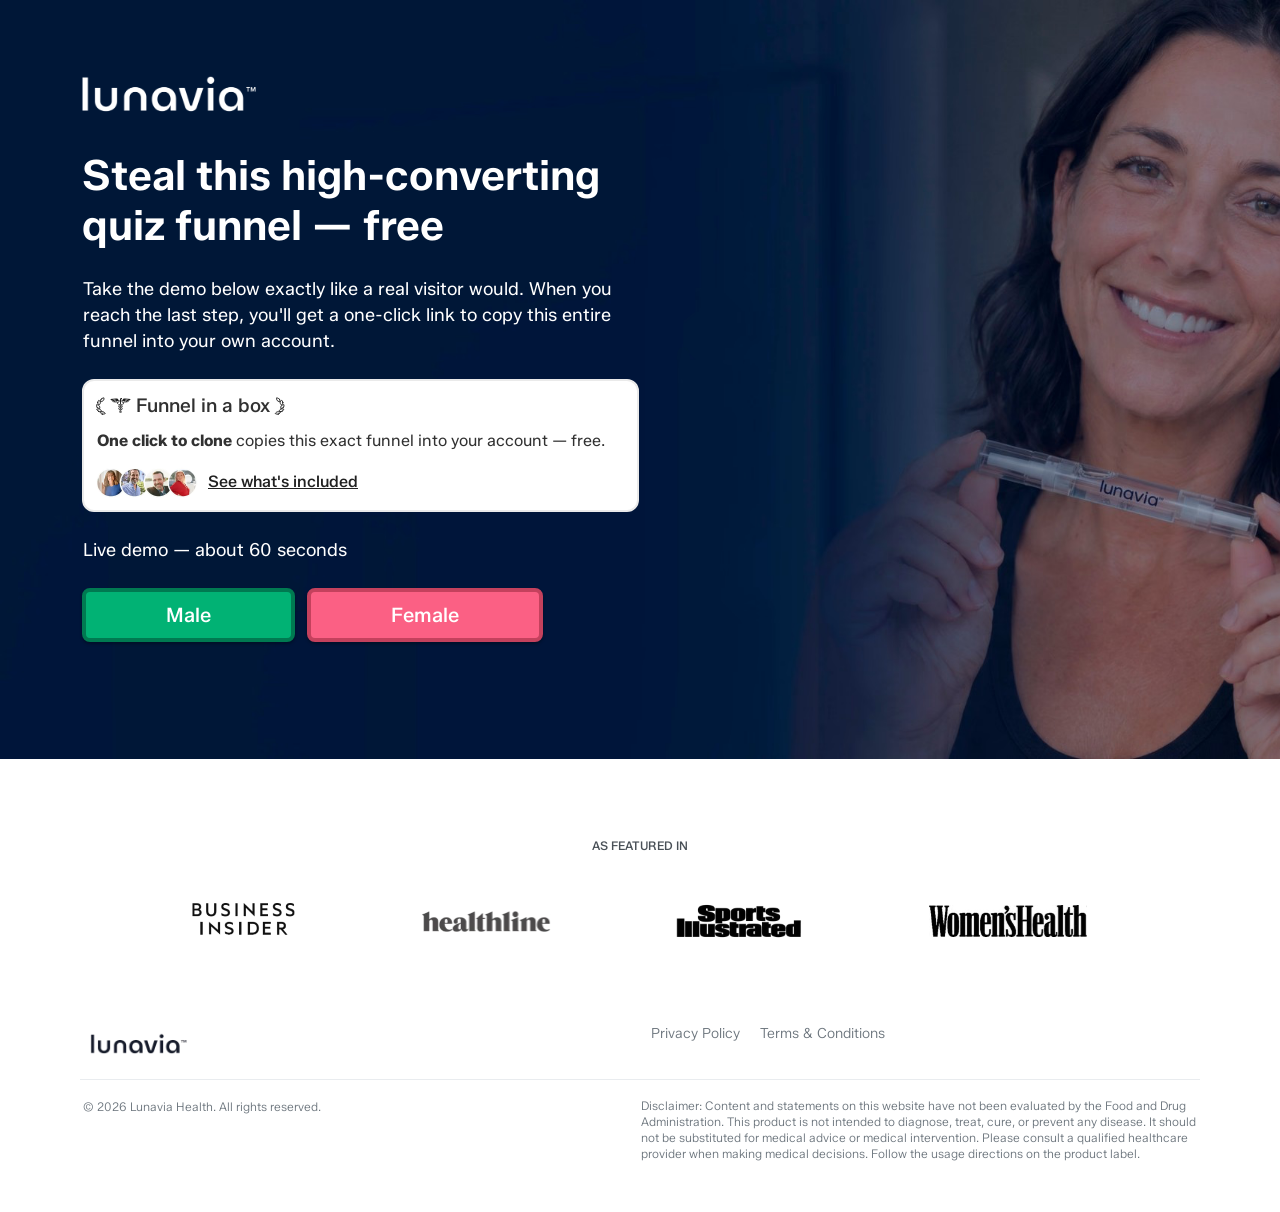
==== commit eaea65d1: "Full copy rewrite for Lunavia funnel demo; add privacy and terms pages" ====
--- a/index.html
+++ b/index.html
@@ -1,9 +1,64 @@
-<!DOCTYPE html><!-- Made in Heyflow - heyflow.com | Last published: 2026-08-17 --><html lang="en" dir="ltr"><head>
+<!DOCTYPE html><!DOCTYPE html><html lang="en" dir="ltr"><head><script>
+/* Demo mode: silently drop lead/analytics POSTs so nothing leaves the browser.
+   Fake-200 keeps the runtime's submit flow (and final redirect) working. */
+(function () {
+  var HOSTS = ["functions.prd.heyflow.com", "api.prd.heyflow.com"];
+  function blocked(u, m) {
+    try {
+      m = (m || "GET").toUpperCase();
+      if (m === "GET" || m === "HEAD" || m === "OPTIONS") return false;
+      u = typeof u === "string" ? u : (u && u.url) || "";
+      for (var i = 0; i < HOSTS.length; i++) if (u.indexOf(HOSTS[i]) > -1) return true;
+    } catch (e) {}
+    return false;
+  }
+  var ok = function () {
+    return Promise.resolve(new Response('{"ok":true}', { status: 200, headers: { "Content-Type": "application/json" } }));
+  };
+  var of = window.fetch;
+  if (of) {
+    window.fetch = function (input, init) {
+      try {
+        var m = init && init.method || (input && input.method) || "GET";
+        var u = typeof input === "string" ? input : (input && input.url) || "";
+        if (blocked(u, m)) return ok();
+      } catch (e) {}
+      return of.apply(this, arguments);
+    };
+  }
+  var XO = window.XMLHttpRequest;
+  if (XO) {
+    var open = XO.prototype.open, send = XO.prototype.send;
+    XO.prototype.open = function (m, u) { this.__guardMethod = m; this.__guardUrl = u; return open.apply(this, arguments); };
+    XO.prototype.send = function () {
+      if (blocked(this.__guardUrl, this.__guardMethod)) {
+        var x = this;
+        setTimeout(function () {
+          try {
+            Object.defineProperty(x, "status", { value: 200, configurable: true });
+            Object.defineProperty(x, "readyState", { value: 4, configurable: true });
+            Object.defineProperty(x, "responseText", { value: "{}", configurable: true });
+            Object.defineProperty(x, "response", { value: "{}", configurable: true });
+          } catch (e) {}
+          try { if (typeof x.onreadystatechange === "function") x.onreadystatechange(); } catch (e) {}
+          try { x.dispatchEvent(new Event("readystatechange")); x.dispatchEvent(new Event("load")); x.dispatchEvent(new Event("loadend")); } catch (e) {}
+        }, 0);
+        return;
+      }
+      return send.apply(this, arguments);
+    };
+  }
+  if (navigator.sendBeacon) {
+    var ob = navigator.sendBeacon.bind(navigator);
+    navigator.sendBeacon = function (u) { if (blocked(u, "POST")) return true; return ob.apply(null, arguments); };
+  }
+})();
+</script>
   <link href="https://fonts.heyflow.cloud" rel="preconnect">
   <link href="https://assets.prd.heyflow.com" rel="preconnect">
   <link href="css/theme-ZTNiMGM0.css" rel="preload" as="style" data-is-heyflow-style="true">
   <link href="css/flow-CGcikNEC.css" rel="preload" as="style" data-is-heyflow-style="true">
-<meta name="viewport" content="width=device-width, initial-scale=1.0"><meta charset="utf-8"><script async="" src="js/fbevents.js"></script><script id="window-props" type="text/javascript">
+<meta name="viewport" content="width=device-width, initial-scale=1.0"/><meta charSet="utf-8"/><script id="window-props" type="text/javascript">
               window.currentlyMounting = "019ffb66-aba5-70cf-b128-0aa12360922f";
               window.heyflow = {
                 ...window.heyflow,
@@ -13,52 +68,19 @@
                   integration: {}
                 },
               };
-            </script><link rel="shortcut icon" href="images/original.png"><link rel="icon" href="images/original.png" sizes="16x16 32x32 64x64" type="image/png"><meta name="description"><meta property="og:type" content="website"><meta property="og:title" content="TFP Bioma + Quiz"><meta property="og:description" content="Built with Heyflow"><meta property="og:image" content="images/default.png"><meta name="twitter:card" content="summary_large_image"><meta name="twitter:title" content="TFP Bioma + Quiz"><meta name="twitter:description" content="Built with Heyflow"><meta name="twitter:image" content="images/default.png"><link href="https://fonts.heyflow.cloud/css?family=Open+Sans:300,400,500,600,700,800|Alata:300,400,500,600,700,800|Lexend+Exa:300,400,500,600,700,800&amp;display=swap" rel="stylesheet" as="style"><script>
+            </script><link rel="shortcut icon" href="images/original.png"/><link rel="icon" href="images/original.png" sizes="16x16 32x32 64x64" type="image/png"/><meta name="description" content="Walk through a complete high-converting quiz funnel — quiz, email gate, results, offer — then clone the whole thing free."/><meta property="og:type" content="website"/><meta property="og:title" content="Free Quiz Funnel Template — Live Demo"/><meta property="og:description" content="Take the 60-second demo, then copy this funnel free"/><meta property="og:image" content="images/default.png"/><meta name="twitter:card" content="summary_large_image"/><meta name="twitter:title" content="Free Quiz Funnel Template — Live Demo"/><meta name="twitter:description" content="Take the 60-second demo, then copy this funnel free"/><meta name="twitter:image" content="images/default.png"/><link href="https://fonts.heyflow.cloud/css?family=Open+Sans:300,400,500,600,700,800|Alata:300,400,500,600,700,800|Lexend+Exa:300,400,500,600,700,800&amp;display=swap" rel="preload" as="style"/><script>
                   // In embeds, the heyflow-wrapper script will take care of this
                   if (document.currentScript) {
                     document.currentScript.previousElementSibling.rel = "stylesheet";
                   }
-                </script><noscript><link href="https://fonts.heyflow.cloud/css?family=Open+Sans:300,400,500,600,700,800|Alata:300,400,500,600,700,800|Lexend+Exa:300,400,500,600,700,800&display=swap" rel="stylesheet"/></noscript><title>TFP Bioma + Quiz</title><script>
+                </script><noscript><link href="https://fonts.heyflow.cloud/css?family=Open+Sans:300,400,500,600,700,800|Alata:300,400,500,600,700,800|Lexend+Exa:300,400,500,600,700,800&amp;display=swap" rel="stylesheet"/></noscript><title>Free Quiz Funnel Template — Live Demo</title><script>
         window.dataLayer = window.dataLayer || [];
         window.dataLayer.push({
           FLOW_ID: "019ffb66-aba5-70cf-b128-0aa12360922f",
           
           
         });
-      </script><script>
-    window.heyflow["019ffb66-aba5-70cf-b128-0aa12360922f"].integration.FB_PIXEL_ID = "1348226706513253";
-    window.heyflow["019ffb66-aba5-70cf-b128-0aa12360922f"].integration.FB_PIXEL_SUBMIT_EVENT = null;
-
-    !function(f,b,e,v,n,t,s)
-    {if(f.fbq)return;n=f.fbq=function(){n.callMethod?
-    n.callMethod.apply(n,arguments):n.queue.push(arguments)};
-    if(!f._fbq)f._fbq=n;n.push=n;n.loaded=!0;n.version='2.0';
-    n.queue=[];t=b.createElement(e);t.async=!0;
-    t.src=v;s=b.getElementsByTagName(e)[0];
-    s.parentNode.insertBefore(t,s)}(window, document,'script',
-    'https://connect.facebook.net/en_US/fbevents.js');
-    /**
-     * Disable Facebook's automatic event detection (autoConfig) to prevent
-     * duplicate events. When enabled, FB auto-detects form submissions and
-     * button clicks, firing events like SubscribedButtonClick and Lead with
-     * their own event IDs that cannot be deduplicated with our explicit tracking.
-     */
-    fbq('set', 'autoConfig', false, "1348226706513253");
-    fbq('init', "1348226706513253");
-
-    /**
-    Hack to make the pixel work with multiple views and deduplication
-    https://stackoverflow.com/a/68476598/920418
-    */
-    fbq.disablePushState = true;
-    fbq.allowDuplicatePageViews = true;
-  </script><script>
-    window.heyflow["019ffb66-aba5-70cf-b128-0aa12360922f"].integration.FB_SERVER_PIXEL_ID = "1348226706513253";
-    window.heyflow["019ffb66-aba5-70cf-b128-0aa12360922f"].integration.FB_SERVER_SUBMIT_EVENT = "";
-    window.heyflow["019ffb66-aba5-70cf-b128-0aa12360922f"].integration.FB_SERVER_TEST_ID = "";
-    window.heyflow["019ffb66-aba5-70cf-b128-0aa12360922f"].integration.FB_SERVER_ADDITIONAL_PARAMETERS = [];
-    window.heyflow["019ffb66-aba5-70cf-b128-0aa12360922f"].integration.FB_TRACKING_ENDPOINT = "https://functions.prd.heyflow.com/metacapi";
-  </script><script type="text/javascript">
+      </script><script type="text/javascript">
               var windowConstants = window.heyflow[window.currentlyMounting].constants;
 
               windowConstants.STATIC_URL = "https://assets.prd.heyflow.com/builder"
@@ -80,7 +102,7 @@
               
 
               windowConstants.FLOW_ID = "019ffb66-aba5-70cf-b128-0aa12360922f";
-              windowConstants.TITLE = "TFP Bioma + Quiz";
+              windowConstants.TITLE = "Free Quiz Funnel Template — Live Demo";
 
               windowConstants.STYLES = {
                 'width-narrow': '400px','width-mid': '800px','width-wide': '1200px','width-mobile': '540px','mc-option-base-width': '140px','mc-picture-option-space-between': '10px','mc-picture-option-base-width': '180px','header-avatar-size': '100px','header-avatar-size-mobile': '60px','screen-scroll-behavior': 'smooth',
@@ -113,23 +135,23 @@
               windowConstants.FORMULAS=[];
             </script><script></script><script></script>  <link href="css/theme-ZTNiMGM0.css" rel="stylesheet">
   <link href="css/flow-CGcikNEC.css" rel="stylesheet">
-  <script src="js/vendor.chunk-B8zpweOi.js" type="module" defer="" data-is-heyflow-script="true"></script>
-  <script src="js/flow-B9DiZIn-.js" type="module" defer="" data-is-heyflow-script="true"></script>
-  <script src="js/custom-code-MDRkMWVl.js" type="module" defer="" data-is-heyflow-script="true"></script>
-</head><body style=""><header><div data-behaviour="sticky" style="display:none" id="template-header"><div class="block-content elements-container elements-v1-container"><div class="elements-container-inner" data-type="template-blocks-container"><div class="block" data-blocktype="elements-v2" data-blockid="container-bf07582c"><div class="block-content elements-container elements-v2-container inner-full" data-type="nested-blocks" data-blockid="container-bf07582c"><div class="inner-full container-style-plain" style="margin-top:6px;margin-right:0px;margin-bottom:0px;margin-left:0px;padding-top:0px;padding-right:16px;padding-bottom:6px;padding-left:16px"><div class="elements-container-inner inner-mid" style="justify-content:space-between;align-items:center;flex-direction:row;margin-left:auto;margin-right:auto"><div class="block" style="flex-grow:0" data-blocktype="generic-button" data-blockid="button-abe1e035"><div class="block-content generic-button-block inner-narrow" id="generic-button-block-button-abe1e035"><div 0="" 24="" data-block-id="button-abe1e035" data-config="{" blockid":"button-abe1e035","blockstyle":"","containerstyle":"flex-grow:0;","blocktype":"generic-button","action":"goback","name":"button-back","paddingtop":"0","redirecturl":"https:="" heyflow.com","label":"back","paddingbottom":"1","svg":"<svg="" xmlns="\&quot;http://www.w3.org/2000/svg\&quot;" viewbox="\&quot;0" 24\"=""><defs></defs><title>arrow-left-1</title><path d="\&quot;M16.25,23.25,5.53,12.53a.749.749,0,0,1,0-1.06L16.25.75\&quot;" style="\&quot;fill:" none;="" stroke:="" currentcolor;="" stroke-linecap:="" round;="" stroke-linejoin:="" stroke-width:="" 1.5px;="" fill-rule:="" evenodd;\"=""></path>","contentClass":"align-space-between reverse","tracking":true,"lottie":null,"class":"back align-center medium collapse","target":"_self","icon":null,"type":"generic-button","id":"button-abe1e035","foldername":null,"nextAction":"next","containerClass":"inner-narrow","labelClass":"align-center","line2":"","legacySpacingStyle":"padding-top:0px; padding-bottom:1px; ","attributesString":"{\"action\":\"goBack\",\"name\":\"button-back\",\"blockStyle\":\"\",\"paddingTop\":\"0\",\"redirectURL\":\"https://heyflow.com\",\"label\":\"Back\",\"paddingBottom\":\"1\",\"contentClass\":\"align-space-between reverse\",\"images\":null,\"tracking\":true,\"lottie\":null,\"class\":\"back align-center medium collapse\",\"target\":\"_self\",\"emoji\":null,\"icon\":null,\"type\":\"generic-button\",\"thumbnails\":null,\"id\":\"button-abe1e035\",\"foldername\":null,\"nextAction\":\"next\",\"containerClass\":\"inner-narrow\",\"labelClass\":\"align-center\"}","outerClassName":"inner-narrow","blockName":"genericButton"}" data-hydration-root="true"&gt;<div style="padding-top:0px;padding-bottom:1px"><button id="button-abe1e035" type="button" class="generic-button back align-center medium collapse" data-type="generic-button" data-attr="{" action":"goback","name":"button-back","blockstyle":"","paddingtop":"0","redirecturl":"https:="" heyflow.com","label":"back","paddingbottom":"1","contentclass":"align-space-between="" reverse","images":null,"tracking":true,"lottie":null,"class":"back="" align-center="" medium="" collapse","target":"_self","emoji":null,"icon":null,"type":"generic-button","thumbnails":null,"id":"button-abe1e035","foldername":null,"nextaction":"next","containerclass":"inner-narrow","labelclass":"align-center"}"="" data-action="goBack"><div class="status-indicator"><div class="icon-check-mark"><svg xmlns="http://www.w3.org/2000/svg" width="192" height="192" fill="currentColor" viewBox="0 0 256 256"><path fill="none" d="M0 0h256v256H0z"></path><path fill="none" stroke="currentColor" stroke-linecap="round" stroke-linejoin="round" stroke-width="24" d="M216 72.005 104 184l-56-55.995"></path></svg></div><div class="icon-x-mark"><svg width="24" height="24" viewBox="0 0 24 24" fill="none" xmlns="http://www.w3.org/2000/svg"><path d="M18 6L6 18" stroke="currentColor" stroke-width="2" stroke-linecap="round" stroke-linejoin="round"></path><path d="M6 6L18 18" stroke="currentColor" stroke-width="2" stroke-linecap="round" stroke-linejoin="round"></path></svg></div><div class="icon-spinner"><svg width="24" height="24" viewBox="0 0 24 24" fill="none" xmlns="http://www.w3.org/2000/svg"><path d="M12 2V6" stroke="currentColor" stroke-width="2" stroke-linecap="round" stroke-linejoin="round"><animateTransform attributeName="transform" attributeType="XML" type="rotate" from="0 12 12" to="360 12 12" dur="1s" repeatCount="indefinite"></animateTransform></path><path d="M12 18V22" stroke="currentColor" stroke-width="2" stroke-linecap="round" stroke-linejoin="round" opacity="0.3"></path><path d="M4.93 4.93L7.76 7.76" stroke="currentColor" stroke-width="2" stroke-linecap="round" stroke-linejoin="round" opacity="0.3"></path><path d="M16.24 16.24L19.07 19.07" stroke="currentColor" stroke-width="2" stroke-linecap="round" stroke-linejoin="round" opacity="0.3"></path><path d="M2 12H6" stroke="currentColor" stroke-width="2" stroke-linecap="round" stroke-linejoin="round" opacity="0.3"></path><path d="M18 12H22" stroke="currentColor" stroke-width="2" stroke-linecap="round" stroke-linejoin="round" opacity="0.3"></path><path d="M4.93 19.07L7.76 16.24" stroke="currentColor" stroke-width="2" stroke-linecap="round" stroke-linejoin="round" opacity="0.3"></path><path d="M16.24 7.76L19.07 4.93" stroke="currentColor" stroke-width="2" stroke-linecap="round" stroke-linejoin="round" opacity="0.3"></path></svg></div></div><div class="content align-space-between reverse"><div class="label-container align-center"><span class="label">Back</span></div><span class="graphic"><span style="width:inherit;height:inherit"><svg xmlns="http://www.w3.org/2000/svg" viewBox="0 0 24 24"><defs></defs><title>arrow-left-1</title><path d="M16.25,23.25,5.53,12.53a.749.749,0,0,1,0-1.06L16.25.75" style="fill: none; stroke: currentColor; stroke-linecap: round; stroke-linejoin: round; stroke-width: 1.5px; fill-rule: evenodd;"></path></svg></span></span></div></button></div></div></div></div><div class="block" style="flex:none;flex-grow:0" data-blocktype="image" data-blockid="img-2f00c0c4"><div class="block-content image-block" id="image-block-img-2f00c0c4"><div data-block-id="img-2f00c0c4" data-config="{" blockid":"img-2f00c0c4","containerstyle":"flex:none;flex-grow:0;","blocktype":"image","foldername":"39509fd4-56c5-4282-9b06-e47fe5578c93","emoji":null,"images":[{"dest":"019ffb66-aba5-70cf-b128-0aa12360922f="" www="" assets="" 39509fd4-56c5-4282-9b06-e47fe5578c93="" mobile.avif","cachecontrol":"public,="" max-age="0," s-maxage="31104000&quot;,&quot;extension&quot;:&quot;avif&quot;,&quot;size&quot;:500},{&quot;dest&quot;:&quot;019ffb66-aba5-70cf-b128-0aa12360922f/www/assets/39509fd4-56c5-4282-9b06-e47fe5578c93/tablet.avif&quot;,&quot;cacheControl&quot;:&quot;public," padding-bottom:0px;="" ","target":"_blank","outerclassname":"","blockname":"image"}"="" data-hydration-root="true"><div class="image-wrapper image-fixed-height" style="padding-top:0px;padding-bottom:0px"><picture><source srcset="images/mobile_3.avif 500w" type="image/avif" media="(max-width: 500px)"><source srcset="images/tablet_1.avif 1000w" type="image/avif"><source srcset="images/mobile.webp 500w" type="image/webp" media="(max-width: 500px)"><source srcset="images/tablet.webp 1000w" type="image/webp"><img loading="eager" src="images/original_3.avif" alt="Logo"></picture></div></div></div></div><div class="block" style="flex-grow:0" data-blocktype="html" data-blockid="html-f65d43cb"><div class="block-content html-block" id="html-block-block-html-f65d43cb"><div data-block-id="html-f65d43cb" data-config="{" blockid":"html-f65d43cb","containerstyle":"flex-grow:0;","blocktype":"html","content":"[base64]"," blockname":"html"}"="" data-hydration-root="true"><div>
-
-  
-    <meta charset="UTF-8">
-    <meta name="viewport" content="width=device-width, initial-scale=1.0">
-    <title>Weight Loss</title>
+  <script src="js/vendor.chunk-B8zpweOi.js" type="module" defer data-is-heyflow-script="true"></script>
+  <script src="js/flow-B9DiZIn-.js" type="module" defer data-is-heyflow-script="true"></script>
+  <script src="js/custom-code-MDRkMWVl.js" type="module" defer data-is-heyflow-script="true"></script>
+</head><body><header><div data-behaviour="sticky" style="display:none" id="template-header"><div class="block-content elements-container elements-v1-container"><div class="elements-container-inner" data-type="template-blocks-container"><div class="block" data-blocktype="elements-v2" data-blockid="container-bf07582c"><div class="block-content elements-container elements-v2-container inner-full" data-type="nested-blocks" data-blockid="container-bf07582c"><div class="inner-full container-style-plain" style="margin-top:6px;margin-right:0px;margin-bottom:0px;margin-left:0px;padding-top:0px;padding-right:16px;padding-bottom:6px;padding-left:16px"><div class="elements-container-inner inner-mid" style="justify-content:space-between;align-items:center;flex-direction:row;margin-left:auto;margin-right:auto"><div class="block" style="flex-grow:0" data-blocktype="generic-button" data-blockid="button-abe1e035"><div class="block-content generic-button-block inner-narrow" id="generic-button-block-button-abe1e035"><div data-block-id="button-abe1e035" data-config="{&quot;blockId&quot;:&quot;button-abe1e035&quot;,&quot;blockStyle&quot;:&quot;&quot;,&quot;containerStyle&quot;:&quot;flex-grow:0;&quot;,&quot;blockType&quot;:&quot;generic-button&quot;,&quot;action&quot;:&quot;goBack&quot;,&quot;name&quot;:&quot;button-back&quot;,&quot;paddingTop&quot;:&quot;0&quot;,&quot;redirectURL&quot;:&quot;#&quot;,&quot;label&quot;:&quot;Back&quot;,&quot;paddingBottom&quot;:&quot;1&quot;,&quot;svg&quot;:&quot;&lt;svg xmlns=\&quot;http://www.w3.org/2000/svg\&quot; viewBox=\&quot;0 0 24 24\&quot;&gt;&lt;defs&gt;&lt;/defs&gt;&lt;title&gt;arrow-left-1&lt;/title&gt;&lt;path d=\&quot;M16.25,23.25,5.53,12.53a.749.749,0,0,1,0-1.06L16.25.75\&quot; style=\&quot;fill: none; stroke: currentColor; stroke-linecap: round; stroke-linejoin: round; stroke-width: 1.5px; fill-rule: evenodd;\&quot;&gt;&lt;/path&gt;&lt;/svg&gt;&quot;,&quot;contentClass&quot;:&quot;align-space-between reverse&quot;,&quot;tracking&quot;:true,&quot;lottie&quot;:null,&quot;class&quot;:&quot;back align-center medium collapse&quot;,&quot;target&quot;:&quot;_self&quot;,&quot;icon&quot;:null,&quot;type&quot;:&quot;generic-button&quot;,&quot;id&quot;:&quot;button-abe1e035&quot;,&quot;foldername&quot;:null,&quot;nextAction&quot;:&quot;next&quot;,&quot;containerClass&quot;:&quot;inner-narrow&quot;,&quot;labelClass&quot;:&quot;align-center&quot;,&quot;line2&quot;:&quot;&quot;,&quot;legacySpacingStyle&quot;:&quot;padding-top:0px; padding-bottom:1px; &quot;,&quot;attributesString&quot;:&quot;{\&quot;action\&quot;:\&quot;goBack\&quot;,\&quot;name\&quot;:\&quot;button-back\&quot;,\&quot;blockStyle\&quot;:\&quot;\&quot;,\&quot;paddingTop\&quot;:\&quot;0\&quot;,\&quot;redirectURL\&quot;:\&quot;#\&quot;,\&quot;label\&quot;:\&quot;Back\&quot;,\&quot;paddingBottom\&quot;:\&quot;1\&quot;,\&quot;contentClass\&quot;:\&quot;align-space-between reverse\&quot;,\&quot;images\&quot;:null,\&quot;tracking\&quot;:true,\&quot;lottie\&quot;:null,\&quot;class\&quot;:\&quot;back align-center medium collapse\&quot;,\&quot;target\&quot;:\&quot;_self\&quot;,\&quot;emoji\&quot;:null,\&quot;icon\&quot;:null,\&quot;type\&quot;:\&quot;generic-button\&quot;,\&quot;thumbnails\&quot;:null,\&quot;id\&quot;:\&quot;button-abe1e035\&quot;,\&quot;foldername\&quot;:null,\&quot;nextAction\&quot;:\&quot;next\&quot;,\&quot;containerClass\&quot;:\&quot;inner-narrow\&quot;,\&quot;labelClass\&quot;:\&quot;align-center\&quot;}&quot;,&quot;outerClassName&quot;:&quot;inner-narrow&quot;,&quot;blockName&quot;:&quot;genericButton&quot;}" data-hydration-root="true"><div style="padding-top:0px;padding-bottom:1px"><button id="button-abe1e035" type="button" class="generic-button back align-center medium collapse" data-type="generic-button" data-attr="{&quot;action&quot;:&quot;goBack&quot;,&quot;name&quot;:&quot;button-back&quot;,&quot;blockStyle&quot;:&quot;&quot;,&quot;paddingTop&quot;:&quot;0&quot;,&quot;redirectURL&quot;:&quot;#&quot;,&quot;label&quot;:&quot;Back&quot;,&quot;paddingBottom&quot;:&quot;1&quot;,&quot;contentClass&quot;:&quot;align-space-between reverse&quot;,&quot;images&quot;:null,&quot;tracking&quot;:true,&quot;lottie&quot;:null,&quot;class&quot;:&quot;back align-center medium collapse&quot;,&quot;target&quot;:&quot;_self&quot;,&quot;emoji&quot;:null,&quot;icon&quot;:null,&quot;type&quot;:&quot;generic-button&quot;,&quot;thumbnails&quot;:null,&quot;id&quot;:&quot;button-abe1e035&quot;,&quot;foldername&quot;:null,&quot;nextAction&quot;:&quot;next&quot;,&quot;containerClass&quot;:&quot;inner-narrow&quot;,&quot;labelClass&quot;:&quot;align-center&quot;}" data-action="goBack"><div class="status-indicator"><div class="icon-check-mark"><svg xmlns="http://www.w3.org/2000/svg" width="192" height="192" fill="currentColor" viewBox="0 0 256 256"><path fill="none" d="M0 0h256v256H0z"></path><path fill="none" stroke="currentColor" stroke-linecap="round" stroke-linejoin="round" stroke-width="24" d="M216 72.005 104 184l-56-55.995"></path></svg></div><div class="icon-x-mark"><svg width="24" height="24" viewBox="0 0 24 24" fill="none" xmlns="http://www.w3.org/2000/svg"><path d="M18 6L6 18" stroke="currentColor" stroke-width="2" stroke-linecap="round" stroke-linejoin="round"></path><path d="M6 6L18 18" stroke="currentColor" stroke-width="2" stroke-linecap="round" stroke-linejoin="round"></path></svg></div><div class="icon-spinner"><svg width="24" height="24" viewBox="0 0 24 24" fill="none" xmlns="http://www.w3.org/2000/svg"><path d="M12 2V6" stroke="currentColor" stroke-width="2" stroke-linecap="round" stroke-linejoin="round"><animateTransform attributeName="transform" attributeType="XML" type="rotate" from="0 12 12" to="360 12 12" dur="1s" repeatCount="indefinite"></animateTransform></path><path d="M12 18V22" stroke="currentColor" stroke-width="2" stroke-linecap="round" stroke-linejoin="round" opacity="0.3"></path><path d="M4.93 4.93L7.76 7.76" stroke="currentColor" stroke-width="2" stroke-linecap="round" stroke-linejoin="round" opacity="0.3"></path><path d="M16.24 16.24L19.07 19.07" stroke="currentColor" stroke-width="2" stroke-linecap="round" stroke-linejoin="round" opacity="0.3"></path><path d="M2 12H6" stroke="currentColor" stroke-width="2" stroke-linecap="round" stroke-linejoin="round" opacity="0.3"></path><path d="M18 12H22" stroke="currentColor" stroke-width="2" stroke-linecap="round" stroke-linejoin="round" opacity="0.3"></path><path d="M4.93 19.07L7.76 16.24" stroke="currentColor" stroke-width="2" stroke-linecap="round" stroke-linejoin="round" opacity="0.3"></path><path d="M16.24 7.76L19.07 4.93" stroke="currentColor" stroke-width="2" stroke-linecap="round" stroke-linejoin="round" opacity="0.3"></path></svg></div></div><div class="content align-space-between reverse"><div class="label-container align-center"><span class="label">Back</span></div><span class="graphic"><span style="width:inherit;height:inherit"><svg xmlns="http://www.w3.org/2000/svg" viewBox="0 0 24 24"><defs></defs><title>arrow-left-1</title><path d="M16.25,23.25,5.53,12.53a.749.749,0,0,1,0-1.06L16.25.75" style="fill: none; stroke: currentColor; stroke-linecap: round; stroke-linejoin: round; stroke-width: 1.5px; fill-rule: evenodd;"></path></svg></span></span></div></button></div></div></div></div><div class="block" style="flex:none;flex-grow:0" data-blocktype="image" data-blockid="img-2f00c0c4"><div class="block-content image-block" id="image-block-img-2f00c0c4"><div data-block-id="img-2f00c0c4" data-config="{&quot;blockId&quot;:&quot;img-2f00c0c4&quot;,&quot;containerStyle&quot;:&quot;flex:none;flex-grow:0;&quot;,&quot;blockType&quot;:&quot;image&quot;,&quot;foldername&quot;:&quot;39509fd4-56c5-4282-9b06-e47fe5578c93&quot;,&quot;emoji&quot;:null,&quot;images&quot;:[{&quot;dest&quot;:&quot;019ffb66-aba5-70cf-b128-0aa12360922f/www/assets/39509fd4-56c5-4282-9b06-e47fe5578c93/mobile.avif&quot;,&quot;cacheControl&quot;:&quot;public, max-age=0, s-maxage=31104000&quot;,&quot;extension&quot;:&quot;avif&quot;,&quot;size&quot;:500},{&quot;dest&quot;:&quot;019ffb66-aba5-70cf-b128-0aa12360922f/www/assets/39509fd4-56c5-4282-9b06-e47fe5578c93/tablet.avif&quot;,&quot;cacheControl&quot;:&quot;public, max-age=0, s-maxage=31104000&quot;,&quot;extension&quot;:&quot;avif&quot;,&quot;size&quot;:1000},{&quot;dest&quot;:&quot;019ffb66-aba5-70cf-b128-0aa12360922f/www/assets/39509fd4-56c5-4282-9b06-e47fe5578c93/mobile.webp&quot;,&quot;cacheControl&quot;:&quot;public, max-age=0, s-maxage=31104000&quot;,&quot;extension&quot;:&quot;webp&quot;,&quot;size&quot;:500},{&quot;dest&quot;:&quot;019ffb66-aba5-70cf-b128-0aa12360922f/www/assets/39509fd4-56c5-4282-9b06-e47fe5578c93/tablet.webp&quot;,&quot;cacheControl&quot;:&quot;public, max-age=0, s-maxage=31104000&quot;,&quot;extension&quot;:&quot;webp&quot;,&quot;size&quot;:1000}],&quot;type&quot;:&quot;image&quot;,&quot;filename&quot;:&quot;39509fd4-56c5-4282-9b06-e47fe5578c93/original.avif&quot;,&quot;borderRadius&quot;:0,&quot;paddingTop&quot;:&quot;0&quot;,&quot;containerClass&quot;:&quot;&quot;,&quot;alt&quot;:&quot;Logo&quot;,&quot;icon&quot;:null,&quot;name&quot;:&quot;logo&quot;,&quot;id&quot;:&quot;img-2f00c0c4&quot;,&quot;thumbnails&quot;:[{&quot;dest&quot;:&quot;019ffb66-aba5-70cf-b128-0aa12360922f/www/assets/39509fd4-56c5-4282-9b06-e47fe5578c93/thumbnail.avif&quot;,&quot;cacheControl&quot;:&quot;public, max-age=0, s-maxage=31104000&quot;,&quot;extension&quot;:&quot;avif&quot;,&quot;size&quot;:150},{&quot;dest&quot;:&quot;019ffb66-aba5-70cf-b128-0aa12360922f/www/assets/39509fd4-56c5-4282-9b06-e47fe5578c93/thumbnail.webp&quot;,&quot;cacheControl&quot;:&quot;public, max-age=0, s-maxage=31104000&quot;,&quot;extension&quot;:&quot;webp&quot;,&quot;size&quot;:150}],&quot;asLink&quot;:false,&quot;paddingBottom&quot;:&quot;0&quot;,&quot;image&quot;:&quot;39509fd4-56c5-4282-9b06-e47fe5578c93/original.avif&quot;,&quot;isLink&quot;:false,&quot;styles&quot;:&quot;&quot;,&quot;wrapperStyles&quot;:&quot;padding-top:0px; padding-bottom:0px; &quot;,&quot;target&quot;:&quot;_blank&quot;,&quot;outerClassName&quot;:&quot;&quot;,&quot;blockName&quot;:&quot;image&quot;}" data-hydration-root="true"><div class="image-wrapper image-fixed-height" style="padding-top:0px;padding-bottom:0px"><picture><source srcSet="images/mobile_3.avif 500w" type="image/avif" media="(max-width: 500px)"/><source srcSet="images/tablet_1.avif 1000w" type="image/avif"/><source srcSet="images/mobile.webp 500w" type="image/webp" media="(max-width: 500px)"/><source srcSet="images/tablet.webp 1000w" type="image/webp"/><img loading="eager" src="images/tablet.avif" alt="Logo"/></picture></div></div></div></div><div class="block" style="flex-grow:0" data-blocktype="html" data-blockid="html-f65d43cb"><div class="block-content html-block" id="html-block-block-html-f65d43cb"><div data-block-id="html-f65d43cb" data-config="{&quot;blockId&quot;:&quot;html-f65d43cb&quot;,&quot;containerStyle&quot;:&quot;flex-grow:0;&quot;,&quot;blockType&quot;:&quot;html&quot;,&quot;content&quot;:&quot;[base64]&quot;,&quot;blockName&quot;:&quot;html&quot;}" data-hydration-root="true"><div><!DOCTYPE html>
+<html lang="en">
+  <head>
+    <meta charset="UTF-8" />
+    <meta name="viewport" content="width=device-width, initial-scale=1.0" />
+    <title>Lunavia</title>
     <style>
  #slide-numbering{
     width: max-content;
        font-weight: 600;
 }
     </style>
-  
-  
+  </head>
+  <body>
 
 <p id="slide-numbering"></p>
 
@@ -178,16 +200,16 @@
 
 
     
-  <script>(function(){function c(){var b=a.contentDocument||(a.contentWindow&&a.contentWindow.document);if(b){var d=b.createElement('script');d.innerHTML="window.__CF$cv$params={r:'a51ba2e13dd00bbd',t:'MTc5MzIwODI4OQ=='};var a=document.createElement('script');a.src='/cdn-cgi/challenge-platform/scripts/jsd/main.js';document.getElementsByTagName('head')[0].appendChild(a);";b.getElementsByTagName('head')[0].appendChild(d)}}if(document.body){var a=document.createElement('iframe');a.height=1;a.width=1;a.style.position='absolute';a.style.top=0;a.style.left=0;a.style.border='none';a.style.visibility='hidden';document.body.appendChild(a);if('loading'!==document.readyState)c();else if(window.addEventListener)document.addEventListener('DOMContentLoaded',c);else{var e=document.onreadystatechange||function(){};document.onreadystatechange=function(b){e(b);'loading'!==document.readyState&&(document.onreadystatechange=e,c())}}}})();</script>
-
-
-
-</div></div></div></div></div></div></div></div><div class="block" data-blocktype="progress-bar" data-blockid="pbar-feff2180"><div class="block-content progress-bar-block" id="progress-bar-block-pbar-feff2180"><div data-block-id="pbar-feff2180" data-config="{" blockname":"screenprogress","blockid":"pbar-feff2180","blocktype":"progress-bar","spacingstyles":{}}"="" data-hydration-root="true"><div><div class="progress-bar"><div class="progress-bar-active" style="width:0%"></div></div></div></div></div></div></div></div></div></header><iframe height="1" width="1" style="position: absolute; top: 0px; left: 0px; border-width: medium; border-style: none; border-color: currentcolor; border-image: none; visibility: hidden;"></iframe><div data-id="heyflow-main" class="main"><form method="POST" data-id="heyflow-form" id="019ffb66-aba5-70cf-b128-0aa12360922f" novalidate=""><section id="screen-84a8f82d" name="screen-b4024e6f" data-type="user" class="visible"><div class="block" data-blocktype="html" data-blockid="html-9f58ce65"><div class="block-content html-block" id="html-block-block-html-9f58ce65"><div data-block-id="html-9f58ce65" data-config="{" blockname":"html","blockid":"html-9f58ce65","blocktype":"html","content":"[base64]"}"="" data-hydration-root="true"><div>
-
-
-
+  </body>
+</html>
+
+
+</div></div></div></div></div></div></div></div><div class="block" data-blocktype="progress-bar" data-blockid="pbar-feff2180"><div class="block-content progress-bar-block" id="progress-bar-block-pbar-feff2180"><div data-block-id="pbar-feff2180" data-config="{&quot;blockName&quot;:&quot;screenProgress&quot;,&quot;blockId&quot;:&quot;pbar-feff2180&quot;,&quot;blockType&quot;:&quot;progress-bar&quot;,&quot;spacingStyles&quot;:{}}" data-hydration-root="true"><div><div class="progress-bar"><div class="progress-bar-active" style="width:0%"></div></div></div></div></div></div></div></div></div></header><div data-id="heyflow-main" class="main"><form method="POST" data-id="heyflow-form" id="019ffb66-aba5-70cf-b128-0aa12360922f" novalidate=""><section id="screen-84a8f82d" name="screen-b4024e6f" data-type="user" class="visible"><div class="block" data-blocktype="html" data-blockid="html-9f58ce65"><div class="block-content html-block" id="html-block-block-html-9f58ce65"><div data-block-id="html-9f58ce65" data-config="{&quot;blockName&quot;:&quot;html&quot;,&quot;blockId&quot;:&quot;html-9f58ce65&quot;,&quot;blockType&quot;:&quot;html&quot;,&quot;content&quot;:&quot;[base64]&quot;}" data-hydration-root="true"><div><!DOCTYPE html>
+<html>
+
+<head>
   <title>Page Title</title>
-
+</head>
 <style>
   .fk-row {
     display: flex;
@@ -1777,7 +1799,7 @@
   }
 </style>
 
-
+<body>
 
   <div data-secondsdelay="" id="ihwgv" class="fk-row darkenedbg fk-disable-lazy disable-fk-lazy re-fk-lazy">
     <div align="center" data-secondsdelay="" id="ial2e" class="fk-col col">
@@ -1792,27 +1814,27 @@
             <div data-box="true" data-secondsdelay="" id="iy72s">
               <div data-box="true" data-secondsdelay="" id="iccwy">
                 <div data-secondsdelay="" id="isu1l">
-                  <div data-secondsdelay="" id="ibxsu" class="fk-headline cor">Why does YOUR fungus keep coming back?
+                  <div data-secondsdelay="" id="ibxsu" class="fk-headline cor">Steal this high-converting quiz funnel — free
                   </div>
                 </div>
                 <div data-box="true" data-secondsdelay="" id="ixjgs4">
-                  <div data-text="text" data-secondsdelay="" id="i453hl">There's a reason creams and pills never worked — and it's different depending on how long you've had it, where it's spreading, and what you've already tried.
+                  <div data-text="text" data-secondsdelay="" id="i453hl">Take the demo below exactly like a real visitor would. When you reach the last step, you'll get a one-click link to copy this entire funnel into your own account.
                   </div>
                   <!-- <div data-text="text" data-secondsdelay="" id="i8d5q8">When you lower your cortisol:
                   </div> -->
                 </div>
                 <!-- <div data-box="true" data-secondsdelay="" id="il47h">
-                  <img id="fkt-image-e25-0a1-ad1" title="" target="_self" src="https://assets.prd.heyflow.com/flows/019ffb66-aba5-70cf-b128-0aa12360922f/www/assets/80a7c0c1-3a40-421b-9ae2-66f81c051dee.svg" href="" align="center" alt="" width="" height="" onclick="" data-src="https://assets.prd.heyflow.com/flows/019ffb66-aba5-70cf-b128-0aa12360922f/www/assets/80a7c0c1-3a40-421b-9ae2-66f81c051dee.svg" class="fk-disable-lazy">
+                  <img id="fkt-image-e25-0a1-ad1" title="" target="_self" src="images/80a7c0c1-3a40-421b-9ae2-66f81c051dee.svg" href="" align="center" alt="" width="" height="" onclick="" data-src="images/80a7c0c1-3a40-421b-9ae2-66f81c051dee.svg" class="fk-disable-lazy">
                   <div data-text="text" data-secondsdelay="" id="i3vlt" class="lex">Cravings disappear
                   </div>
                 </div> -->
                 <!-- <div data-box="true" data-secondsdelay="" id="ia6q45">
-                  <img title="" target="_self" src="https://assets.prd.heyflow.com/flows/019ffb66-aba5-70cf-b128-0aa12360922f/www/assets/80a7c0c1-3a40-421b-9ae2-66f81c051dee.svg" href="" align="center" alt="" width="" height="" onclick="" data-src="https://assets.prd.heyflow.com/flows/019ffb66-aba5-70cf-b128-0aa12360922f/www/assets/80a7c0c1-3a40-421b-9ae2-66f81c051dee.svg" id="fkt-image-4b2-e94-af4" class="fk-disable-lazy">
+                  <img title="" target="_self" src="images/80a7c0c1-3a40-421b-9ae2-66f81c051dee.svg" href="" align="center" alt="" width="" height="" onclick="" data-src="images/80a7c0c1-3a40-421b-9ae2-66f81c051dee.svg" id="fkt-image-4b2-e94-af4" class="fk-disable-lazy">
                   <div data-text="text" data-secondsdelay="" id="ivts9d" class="lex">Metabolism fires up
                   </div>
                 </div> -->
                 <!-- <div data-box="true" data-secondsdelay="" id="i23c6l">
-                  <img title="" target="_self" src="https://assets.prd.heyflow.com/flows/019ffb66-aba5-70cf-b128-0aa12360922f/www/assets/80a7c0c1-3a40-421b-9ae2-66f81c051dee.svg" href="" align="center" alt="" width="" height="" onclick="" data-src="https://assets.prd.heyflow.com/flows/019ffb66-aba5-70cf-b128-0aa12360922f/www/assets/80a7c0c1-3a40-421b-9ae2-66f81c051dee.svg" id="fkt-image-321-9a3-909" class="fk-disable-lazy">
+                  <img title="" target="_self" src="images/80a7c0c1-3a40-421b-9ae2-66f81c051dee.svg" href="" align="center" alt="" width="" height="" onclick="" data-src="images/80a7c0c1-3a40-421b-9ae2-66f81c051dee.svg" id="fkt-image-321-9a3-909" class="fk-disable-lazy">
                   <div data-text="text" data-secondsdelay="" id="ij6bzb" class="lex">Weight melts away
                   </div>
                 </div> -->
@@ -1877,7 +1899,7 @@
                   </div>
                 </div>
 
-                <!-- Duplicate Clinicians' Choice card (added) -->
+                <!-- Duplicate Funnel in a box card (added) -->
                 <div data-box="true" data-secondsdelay="" id="ixzj7a-2">
                   <div data-box="true" data-secondsdelay="" id="ihcmnu-2">
                     <svg xmlns="http://www.w3.org/2000/svg" width="10" height="18" viewBox="0 0 10 18" fill="none" id="iwmwj-2">
@@ -1922,7 +1944,7 @@
                         </clipPath>
                       </defs>
                     </svg>
-                    <div data-text="text" data-secondsdelay="" id="i39byx-2">Clinicians' Choice
+                    <div data-text="text" data-secondsdelay="" id="i39byx-2">Funnel in a box
                     </div>
                     <svg xmlns="http://www.w3.org/2000/svg" width="11" height="18" viewBox="0 0 11 18" fill="none" id="isuye-2">
                       <path d="M8.87882 5.68718C8.84057 7.01429 7.45494 8.00797 7.45494 8.00797C7.45494 8.00797 6.13069 6.85003 6.16804 5.52276C6.20656 4.19407 7.59295 3.20134 7.59295 3.20134C7.59295 3.20134 8.91617 4.35991 8.87882 5.68718ZM9.50355 10.2806C8.67436 11.3554 6.87385 11.5172 6.87385 11.5172C6.87385 11.5172 6.41735 9.93628 7.24653 8.86154C8.07571 7.78681 9.87725 7.62438 9.87725 7.62438C9.87725 7.62438 10.3336 9.20605 9.50355 10.2806ZM8.03845 14.3155C6.71677 14.8891 5.00839 14.2678 5.00839 14.2678C5.00839 14.2678 5.4438 12.7158 6.76548 12.1422C8.08715 11.5686 9.79553 12.1899 9.79553 12.1899C9.79553 12.1899 9.36012 13.7419 8.03845 14.3155ZM4.22445 17.1344C2.78598 17.4478 1.24356 16.5316 1.24356 16.5316C1.24356 16.5316 2.03421 15.1073 3.47281 14.7931C4.91128 14.4797 6.45267 15.3965 6.45267 15.3965C6.45267 15.3965 5.66292 16.821 4.22445 17.1344ZM5.34167 2.10415C6.26283 3.18695 5.94246 4.76407 5.94246 4.76407C5.94246 4.76407 4.12637 4.58681 3.20521 3.50401C2.28406 2.42121 2.60456 0.843302 2.60456 0.843302C2.60456 0.843302 4.42051 1.02134 5.34167 2.10415Z" stroke="#212121" stroke-linecap="round">
@@ -1930,21 +1952,21 @@
                     </svg>
                   </div>
                   <div data-text="text" data-secondsdelay="" id="iuyj47-2">
-                    <b data-text="text" data-secondsdelay="">733 clinicians
-                    </b>share this on FrontrowMD without compensation.
+                    <b data-text="text" data-secondsdelay="">One click to clone
+                    </b>copies this exact funnel into your account — free.
                   </div>
                   <div data-box="true" data-secondsdelay="" id="izcdw3-2">
-                    <a id="fkt-link-bc7-3a3-97b-2" data-id="fkt-link-e0d-e9a-a7f-2" title="Enter link text here" target="_self" action="choose" align="center" animate="" speed="" delay="" loop="none" variantvalue="" data-secondsdelay="" data-minutesdelay="" replaceproductid="" billnow="false" href="#" offer="" upsell="" quantity="" price="">View clinicians &amp; learn more</a>
+                    <a id="fkt-link-bc7-3a3-97b-2" data-id="fkt-link-e0d-e9a-a7f-2" title="Enter link text here" target="_self" action="choose" align="center" animate="" speed="" delay="" loop="none" variantvalue="" data-secondsdelay="" data-minutesdelay="" replaceproductid="" billnow="false" href="#" offer="" upsell="" quantity="" price="">See what's included</a>
                     <img id="fkt-image-609-d96-858-2" title="" target="_self" src="images/original_2.avif" href="" align="center" alt="" width="" height="" onclick="" data-src="images/original_2.avif" class="fk-image-defaults">
                   </div>
                 </div>
                 <!-- End duplicate card -->
 
-                <div data-text="text" data-secondsdelay="" id="i8d5q8">Get your personal results in 1 minute
+                <div data-text="text" data-secondsdelay="" id="i8d5q8">Live demo — about 60 seconds
                 </div>
                 <div data-box="true" data-secondsdelay="" id="irvum">
-                  <button data-type="generic-button" data-action="next" onclick="(function(btn) { const flowId = Object.keys(window.heyflow || {})[0]; if (flowId &amp;&amp; window.heyflow[flowId]) { window.heyflow[flowId].buttonClick(btn, 'next', '', '{" redirecturl":"https:="" heyflow.com","containerclass":"inner-narrow","label":"continue","nextaction":"next","type":"generic-button","tracking":true,"target":"_self","paddingbottom":20,"name":"button-continue","contentclass":"align-center","action":"next","id":"button-bioma-continue","paddingtop":20,"class":"continue="" medium="" align-center"}');="" }="" })(this)"="" data-attr="{" action":"next","nextaction":"next","type":"generic-button"}"="" data-id="fkt-button-53c-6a8-baf" title="" align="center" data-secondsdelay="" data-minutesdelay="" type="button" action="submit" variantvalue="" replaceproductid="" size="none" billnow="false" offer="" upsell="" quantity="" price="" id="id79kt" desktopsize="none" data-text-value="Male" class="btn btn-primary btn-one-style fk-id79kt go-to-next-slide-btn male-btn">Male</button>
-                  <button data-type="generic-button" data-action="next" onclick="(function(btn) { const flowId = Object.keys(window.heyflow || {})[0]; if (flowId &amp;&amp; window.heyflow[flowId]) { window.heyflow[flowId].buttonClick(btn, 'next', '', '{" redirecturl":"https:="" heyflow.com","containerclass":"inner-narrow","label":"continue","nextaction":"next","type":"generic-button","tracking":true,"target":"_self","paddingbottom":20,"name":"button-continue","contentclass":"align-center","action":"next","id":"button-bioma-continue","paddingtop":20,"class":"continue="" medium="" align-center"}');="" }="" })(this)"="" data-attr="{" action":"next","nextaction":"next","type":"generic-button"}"="" data-id="fkt-button-40e-88e-893" title="" align="center" data-secondsdelay="" data-minutesdelay="" type="button" action="submit" variantvalue="" replaceproductid="" size="none" billnow="false" offer="" upsell="" quantity="" price="" desktopsize="none" data-text-value="Female" id="izx5jk" largetabletsize="none" largemobilesize="none" class="btn btn-primary btn-one-style fk-id79kt go-to-next-slide-btn female-btn">Female</button>
+                  <button data-type="generic-button" data-action="next" onclick="(function(btn) { const flowId = Object.keys(window.heyflow || {})[0]; if (flowId &amp;&amp; window.heyflow[flowId]) { window.heyflow[flowId].buttonClick(btn, 'next', '', '{&quot;redirectURL&quot;:&quot;#&quot;,&quot;containerClass&quot;:&quot;inner-narrow&quot;,&quot;label&quot;:&quot;Continue&quot;,&quot;nextAction&quot;:&quot;next&quot;,&quot;type&quot;:&quot;generic-button&quot;,&quot;tracking&quot;:true,&quot;target&quot;:&quot;_self&quot;,&quot;paddingBottom&quot;:20,&quot;name&quot;:&quot;button-continue&quot;,&quot;contentClass&quot;:&quot;align-center&quot;,&quot;action&quot;:&quot;next&quot;,&quot;id&quot;:&quot;button-bioma-continue&quot;,&quot;paddingTop&quot;:20,&quot;class&quot;:&quot;continue medium align-center&quot;}'); } })(this)" data-attr="{&quot;action&quot;:&quot;next&quot;,&quot;nextAction&quot;:&quot;next&quot;,&quot;type&quot;:&quot;generic-button&quot;}" data-id="fkt-button-53c-6a8-baf" title="" align="center" data-secondsdelay="" data-minutesdelay="" type="button" action="submit" variantvalue="" replaceproductid="" size="none" billnow="false" offer="" upsell="" quantity="" price="" id="id79kt" desktopsize="none" data-text-value="Male" class="btn btn-primary btn-one-style fk-id79kt go-to-next-slide-btn male-btn">Male</button>
+                  <button data-type="generic-button" data-action="next" onclick="(function(btn) { const flowId = Object.keys(window.heyflow || {})[0]; if (flowId &amp;&amp; window.heyflow[flowId]) { window.heyflow[flowId].buttonClick(btn, 'next', '', '{&quot;redirectURL&quot;:&quot;#&quot;,&quot;containerClass&quot;:&quot;inner-narrow&quot;,&quot;label&quot;:&quot;Continue&quot;,&quot;nextAction&quot;:&quot;next&quot;,&quot;type&quot;:&quot;generic-button&quot;,&quot;tracking&quot;:true,&quot;target&quot;:&quot;_self&quot;,&quot;paddingBottom&quot;:20,&quot;name&quot;:&quot;button-continue&quot;,&quot;contentClass&quot;:&quot;align-center&quot;,&quot;action&quot;:&quot;next&quot;,&quot;id&quot;:&quot;button-bioma-continue&quot;,&quot;paddingTop&quot;:20,&quot;class&quot;:&quot;continue medium align-center&quot;}'); } })(this)" data-attr="{&quot;action&quot;:&quot;next&quot;,&quot;nextAction&quot;:&quot;next&quot;,&quot;type&quot;:&quot;generic-button&quot;}" data-id="fkt-button-40e-88e-893" title="" align="center" data-secondsdelay="" data-minutesdelay="" type="button" action="submit" variantvalue="" replaceproductid="" size="none" billnow="false" offer="" upsell="" quantity="" price="" desktopsize="none" data-text-value="Female" id="izx5jk" largetabletsize="none" largemobilesize="none" class="btn btn-primary btn-one-style fk-id79kt go-to-next-slide-btn female-btn">Female</button>
                 </div>
               </div>
             </div>
@@ -1955,7 +1977,7 @@
         </div>
       </div>
       <div data-box="true" data-secondsdelay="" id="ievu8s">
-        <div data-text="text" data-secondsdelay="" id="iqvp83" class="lex">Magnesium benefits are covered in
+        <div data-text="text" data-secondsdelay="" id="iqvp83" class="lex">As featured in
         </div>
         <div data-box="true" data-secondsdelay="" id="ilty4l">
           <img title="" target="_self" src="images/1767377281349_image_162.svg" href="" align="center" alt="" width="" height="" onclick="" id="fkt-image-e89-c9f-b6e" data-src="images/1767377281349_image_162.svg" class="fk-image-defaults fk-disable-lazy">
@@ -1973,7 +1995,7 @@
   <div data-secondsdelay="" id="iv3nio" class="fk-row">
     <div align="center" data-secondsdelay="" id="i6zdv" class="fk-col col">
       <div data-box="true" data-secondsdelay="" id="inrw8i">
-        <div data-text="text" data-secondsdelay="" id="ijdifl" class="lex">Lunavia benefits are covered in
+        <div data-text="text" data-secondsdelay="" id="ijdifl" class="lex">As featured in
         </div>
         <div data-box="true" data-secondsdelay="" id="i50gfa">
           <img id="fkt-image-214-3bc-b13" title="" target="_self" src="images/1767377281349_image_162.svg" href="" align="center" alt="" width="" height="" onclick="" data-src="images/1767377281349_image_162.svg" class="fk-disable-lazy">
@@ -1998,10 +2020,10 @@
                 <a id="fkt-link-8d3-d8d-a4c" data-id="fkt-link-8d3-d8d-a4c" title="Scientific References" target="_self" action="choose" align="center" animate="" speed="" delay="" loop="none" variantvalue="" data-secondsdelay="" data-minutesdelay="" replaceproductid="" billnow="false" href="#" offer="" upsell="" quantity="" price="" class="lex">Scientific References</a>
               </div> -->
               <div data-box="true" data-secondsdelay="" id="in4kwh">
-                <a id="fkt-link-a2c-ab3-bef" data-id="fkt-link-a2c-ab3-bef" title="Privacy" target="_self" action="choose" align="center" animate="" speed="" delay="none" loop="none" variantvalue="" data-secondsdelay="" data-minutesdelay="" replaceproductid="" billnow="false" href="https://policy.fungusquiz.com/privacy-policy" offer="" upsell="" quantity="" price="" class="lex">Privacy Policy<br data-text="text" data-secondsdelay=""></a>
+                <a id="fkt-link-a2c-ab3-bef" data-id="fkt-link-a2c-ab3-bef" title="Privacy" target="_self" action="choose" align="center" animate="" speed="" delay="none" loop="none" variantvalue="" data-secondsdelay="" data-minutesdelay="" replaceproductid="" billnow="false" href="privacy.html" offer="" upsell="" quantity="" price="" class="lex">Privacy Policy<br data-text="text" data-secondsdelay=""></a>
               </div>
               <div data-box="true" data-secondsdelay="" id="im3nvl">
-                <a id="fkt-link-f45-59f-865" data-id="fkt-link-f45-59f-865" title="Terms" target="_self" action="choose" align="center" animate="" speed="" delay="" loop="none" variantvalue="" data-secondsdelay="" data-minutesdelay="" replaceproductid="" billnow="false" href="https://policy.fungusquiz.com/terms-of-service" offer="" upsell="" quantity="" price="" class="lex">Terms &amp; Conditions<br data-text="text" data-secondsdelay=""></a>
+                <a id="fkt-link-f45-59f-865" data-id="fkt-link-f45-59f-865" title="Terms" target="_self" action="choose" align="center" animate="" speed="" delay="" loop="none" variantvalue="" data-secondsdelay="" data-minutesdelay="" replaceproductid="" billnow="false" href="terms.html" offer="" upsell="" quantity="" price="" class="lex">Terms &amp; Conditions<br data-text="text" data-secondsdelay=""></a>
               </div>
               <!-- <div data-box="true" data-secondsdelay="" id="iisbep">
                 <a id="fkt-link-fb4-fbd-8b9" data-id="fkt-link-fb4-fbd-8b9" title="FAQ" target="_self" action="choose" align="center" animate="" speed="" delay="" loop="none" variantvalue="" data-secondsdelay="" data-minutesdelay="" replaceproductid="" billnow="false" href="#" offer="" upsell="" quantity="" price="" class="lex">FAQ<br data-text="text" data-secondsdelay=""></a>
@@ -2018,7 +2040,7 @@
             </div>
           </div>
           <div align="center" data-secondsdelay="" id="i1j8ag" class="fk-col col col-md-8 order-md-1 order-first w-100">
-            <div data-text="text" data-secondsdelay="" id="iz4lww" class="lex">Disclaimer: Content and statements on this website have not been evaluated by the Food and Drug Administration. This product is not intended to diagnose, treat, cure, or prevent any disease. It should not be substituted for medical advice or medical intervention. Please consult a qualified healthcare provider when making medical decisions. Exercise and a healthy diet are necessary to achieve and maintain weight loss.
+            <div data-text="text" data-secondsdelay="" id="iz4lww" class="lex">Disclaimer: Content and statements on this website have not been evaluated by the Food and Drug Administration. This product is not intended to diagnose, treat, cure, or prevent any disease. It should not be substituted for medical advice or medical intervention. Please consult a qualified healthcare provider when making medical decisions. Follow the usage directions on the product label.
             </div>
           </div>
         </div>
@@ -2027,8 +2049,8 @@
         <div data-text="text" data-secondsdelay="" id="i3ukm6">Trace the root cause:
         </div>
         <div data-box="true" data-secondsdelay="" id="icieng">
-          <button data-type="generic-button" data-action="next" onclick="(function(btn) { const flowId = Object.keys(window.heyflow || {})[0]; if (flowId &amp;&amp; window.heyflow[flowId]) { window.heyflow[flowId].buttonClick(btn, 'next', '', '{" redirecturl":"https:="" heyflow.com","containerclass":"inner-narrow","label":"continue","nextaction":"next","type":"generic-button","tracking":true,"target":"_self","paddingbottom":20,"name":"button-continue","contentclass":"align-center","action":"next","id":"button-bioma-continue","paddingtop":20,"class":"continue="" medium="" align-center"}');="" }="" })(this)"="" data-attr="{" action":"next","nextaction":"next","type":"generic-button"}"="" data-id="fkt-button-3c0-5ad-bba" title="" align="center" data-secondsdelay="" data-minutesdelay="" type="button" action="submit" variantvalue="" replaceproductid="" size="none" billnow="false" offer="" upsell="" quantity="" price="" desktopsize="none" data-text-value="Male" id="im6kms" largemobilesize="none" mobilesize="none" class="btn btn-primary btn-one-style fk-id79kt go-to-next-slide-btn male-btn">Male</button>
-          <button data-type="generic-button" data-action="next" onclick="(function(btn) { const flowId = Object.keys(window.heyflow || {})[0]; if (flowId &amp;&amp; window.heyflow[flowId]) { window.heyflow[flowId].buttonClick(btn, 'next', '', '{" redirecturl":"https:="" heyflow.com","containerclass":"inner-narrow","label":"continue","nextaction":"next","type":"generic-button","tracking":true,"target":"_self","paddingbottom":20,"name":"button-continue","contentclass":"align-center","action":"next","id":"button-bioma-continue","paddingtop":20,"class":"continue="" medium="" align-center"}');="" }="" })(this)"="" data-attr="{" action":"next","nextaction":"next","type":"generic-button"}"="" data-id="fkt-button-8f9-894-836" title="" align="center" data-secondsdelay="" data-minutesdelay="" type="button" action="submit" variantvalue="" replaceproductid="" size="none" billnow="false" offer="" upsell="" quantity="" price="" desktopsize="none" data-text-value="Female" id="ix3os6" largemobilesize="none" mobilesize="none" class="btn btn-primary btn-one-style fk-id79kt go-to-next-slide-btn female-btn">Female</button>
+          <button data-type="generic-button" data-action="next" onclick="(function(btn) { const flowId = Object.keys(window.heyflow || {})[0]; if (flowId &amp;&amp; window.heyflow[flowId]) { window.heyflow[flowId].buttonClick(btn, 'next', '', '{&quot;redirectURL&quot;:&quot;#&quot;,&quot;containerClass&quot;:&quot;inner-narrow&quot;,&quot;label&quot;:&quot;Continue&quot;,&quot;nextAction&quot;:&quot;next&quot;,&quot;type&quot;:&quot;generic-button&quot;,&quot;tracking&quot;:true,&quot;target&quot;:&quot;_self&quot;,&quot;paddingBottom&quot;:20,&quot;name&quot;:&quot;button-continue&quot;,&quot;contentClass&quot;:&quot;align-center&quot;,&quot;action&quot;:&quot;next&quot;,&quot;id&quot;:&quot;button-bioma-continue&quot;,&quot;paddingTop&quot;:20,&quot;class&quot;:&quot;continue medium align-center&quot;}'); } })(this)" data-attr="{&quot;action&quot;:&quot;next&quot;,&quot;nextAction&quot;:&quot;next&quot;,&quot;type&quot;:&quot;generic-button&quot;}" data-id="fkt-button-3c0-5ad-bba" title="" align="center" data-secondsdelay="" data-minutesdelay="" type="button" action="submit" variantvalue="" replaceproductid="" size="none" billnow="false" offer="" upsell="" quantity="" price="" desktopsize="none" data-text-value="Male" id="im6kms" largemobilesize="none" mobilesize="none" class="btn btn-primary btn-one-style fk-id79kt go-to-next-slide-btn male-btn">Male</button>
+          <button data-type="generic-button" data-action="next" onclick="(function(btn) { const flowId = Object.keys(window.heyflow || {})[0]; if (flowId &amp;&amp; window.heyflow[flowId]) { window.heyflow[flowId].buttonClick(btn, 'next', '', '{&quot;redirectURL&quot;:&quot;#&quot;,&quot;containerClass&quot;:&quot;inner-narrow&quot;,&quot;label&quot;:&quot;Continue&quot;,&quot;nextAction&quot;:&quot;next&quot;,&quot;type&quot;:&quot;generic-button&quot;,&quot;tracking&quot;:true,&quot;target&quot;:&quot;_self&quot;,&quot;paddingBottom&quot;:20,&quot;name&quot;:&quot;button-continue&quot;,&quot;contentClass&quot;:&quot;align-center&quot;,&quot;action&quot;:&quot;next&quot;,&quot;id&quot;:&quot;button-bioma-continue&quot;,&quot;paddingTop&quot;:20,&quot;class&quot;:&quot;continue medium align-center&quot;}'); } })(this)" data-attr="{&quot;action&quot;:&quot;next&quot;,&quot;nextAction&quot;:&quot;next&quot;,&quot;type&quot;:&quot;generic-button&quot;}" data-id="fkt-button-8f9-894-836" title="" align="center" data-secondsdelay="" data-minutesdelay="" type="button" action="submit" variantvalue="" replaceproductid="" size="none" billnow="false" offer="" upsell="" quantity="" price="" desktopsize="none" data-text-value="Female" id="ix3os6" largemobilesize="none" mobilesize="none" class="btn btn-primary btn-one-style fk-id79kt go-to-next-slide-btn female-btn">Female</button>
         </div>
       </div>
     </div>
@@ -2054,14 +2076,14 @@
     });
   </script>
 
-
-
-</div></div></div></div></section><section id="start-c8d649e6" name="start" data-type="user" class="" data-header="header" data-footer="footer"><div class="block" data-blocktype="rich-text" data-blockid="id-30636b5c"><div class="block-content text-block inner-narrow align-center" id="text-block-id-30636b5c"><div data-block-id="id-30636b5c" data-config="{" blockname":"richtext","blockid":"id-30636b5c","blocktype":"rich-text","legacyspacingstyle":"padding-top:80px;="" padding-bottom:0px;="" ","content":"<h2="">What's your #1 goal?","outerClassName":"inner-narrow align-center"}" data-hydration-root="true"&gt;<div class="rich-text" style="padding-top:80px;padding-bottom:0px"><h2>What's your #1 goal?</h2></div></div></div></div><div class="block" data-blocktype="rich-text" data-blockid="headline-281aac17"><div class="block-content text-block inner-narrow align-center" id="text-block-headline-281aac17"><div data-block-id="headline-281aac17" data-config="{" blockname":"richtext","blockid":"headline-281aac17","blocktype":"rich-text","legacyspacingstyle":"padding-top:12px;="" padding-bottom:0px;="" ","content":"<h6="">PLEASE SELECT ALL THAT APPLY","outerClassName":"inner-narrow align-center"}" data-hydration-root="true"&gt;<div class="rich-text" style="padding-top:12px;padding-bottom:0px"><h6>PLEASE SELECT ALL THAT APPLY</h6></div></div></div></div><div class="block" data-blocktype="multiple-choice" data-blockid="mc-8e91895c"><div class="block-content multiple-choice-block inner-narrow" id="multiple-choice-block-mc-8e91895c" data-multiselect="true" data-minimum-selections="1"><div data-block-id="mc-8e91895c" data-config="{" blockname":"multiplechoice","blockid":"mc-8e91895c","blocktype":"multiple-choice","options":[{"text":"","label":"get="" rid="" of="" the="" fungus="" completely","foldername":null,"image":"d090bb55-5c37-4055-bfd6-28d878f1459c.svg","emoji":null,"id":"mco-c7cd494e","thumbnails":null,"images":null},{"id":"mco-aae87591","images":null,"emoji":null,"thumbnails":null,"label":"restore="" clear,="" healthy="" color","foldername":null,"image":"ac3540f1-a2cf-4dbe-9c30-5a8c1e230df0.svg"},{"foldername":null,"emoji":null,"images":null,"label":"stop="" it="" from="" spreading="" or="" coming="" back","thumbnails":null,"image":"8e11152c-42d5-456f-8d23-64efce6acbb1.svg","id":"mco-a0c2d131"},{"label":"stop="" embarrassing="" discoloration","id":"option-0fe55963-2554-4a84-950f-b6aac7464ffd","emoji":null,"images":null,"foldername":null,"thumbnails":null,"image":"49f53362-2f74-4817-8440-2fb541447efa.svg"}],"next":"","variable":"goals","paddingbottom":20,"withtext":false,"tracking":true,"contentclass":"","autoredirect":true,"class":"mc-list","type":"multiple-choice","label":"","id":"mc-8e91895c","containerclass":"inner-narrow","hidelabel":false,"required":false,"innerstyle":"justify-content:center;","multiselect":true,"labelclass":"align-center","systemlabel":"goals","paddingtop":"14","name":"multiple-choice","withpreselection":false,"minimumselectionsenabled":true,"minimumselectionsnumber":1,"legacyspacingstyle":"padding-top:14px;="" padding-bottom:20px;="" ","labelclassname":"align-center","variablename":"goals","classname":"mc-list","isrequired":false,"ismultiselect":true,"isautoredirect":true,"enabletracking":true,"isminenabled":true,"minselections":1,"outerclassname":"inner-narrow"}"="" data-hydration-root="true"><div style="padding-top:14px;padding-bottom:20px"><fieldset class="multiple-choice mc-list"><legend class="visually-hidden"></legend><div class="multiple-choice-inner" style="justify-content:center"><div class="multiple-choice-option-container"><div class="multiple-choice-option"><label><div class="option-counter" aria-hidden="true">1</div><input id="mco-c7cd494e" name="mc-8e91895c" type="checkbox" data-type="multiple-choice" data-label="goals" data-variable="goals" data-answer="Get rid of the fungus completely" data-event-name="" data-tracking="true" data-action="next" data-destination="next" data-priority="0" data-testid="mco-c7cd494e" value="mco-c7cd494e"><div class="option-content"><div class="selector-container checkbox-selector"><span class="checkbox"><svg xmlns="http://www.w3.org/2000/svg" width="192" height="192" fill="currentColor" viewBox="0 0 256 256"><path fill="none" d="M0 0h256v256H0z"></path><path fill="none" stroke="currentColor" stroke-linecap="round" stroke-linejoin="round" stroke-width="24" d="M216 72.005 104 184l-56-55.995"></path></svg></span></div><div class=" image-container" style="--image-height:auto;--image-mobile-height:auto"><picture><img loading="lazy" src="images/d090bb55-5c37-4055-bfd6-28d878f1459c.svg" alt="" class=" svg-as-img"></picture></div><div class="label-container"><div class="label"><span>Get rid of the fungus completely</span></div></div></div><div></div></label></div></div><div class="multiple-choice-option-container"><div class="multiple-choice-option"><label><div class="option-counter" aria-hidden="true">2</div><input id="mco-aae87591" name="mc-8e91895c" type="checkbox" data-type="multiple-choice" data-label="goals" data-variable="goals" data-answer="Restore clear, healthy color" data-event-name="" data-tracking="true" data-action="next" data-destination="next" data-priority="0" data-testid="mco-aae87591" value="mco-aae87591"><div class="option-content"><div class="selector-container checkbox-selector"><span class="checkbox"><svg xmlns="http://www.w3.org/2000/svg" width="192" height="192" fill="currentColor" viewBox="0 0 256 256"><path fill="none" d="M0 0h256v256H0z"></path><path fill="none" stroke="currentColor" stroke-linecap="round" stroke-linejoin="round" stroke-width="24" d="M216 72.005 104 184l-56-55.995"></path></svg></span></div><div class=" image-container" style="--image-height:auto;--image-mobile-height:auto"><picture><img loading="lazy" src="images/ac3540f1-a2cf-4dbe-9c30-5a8c1e230df0.svg" alt="" class=" svg-as-img"></picture></div><div class="label-container"><div class="label"><span>Restore clear, healthy color</span></div></div></div><div></div></label></div></div><div class="multiple-choice-option-container"><div class="multiple-choice-option"><label><div class="option-counter" aria-hidden="true">3</div><input id="mco-a0c2d131" name="mc-8e91895c" type="checkbox" data-type="multiple-choice" data-label="goals" data-variable="goals" data-answer="Stop it from spreading or coming back" data-event-name="" data-tracking="true" data-action="next" data-destination="next" data-priority="0" data-testid="mco-a0c2d131" value="mco-a0c2d131"><div class="option-content"><div class="selector-container checkbox-selector"><span class="checkbox"><svg xmlns="http://www.w3.org/2000/svg" width="192" height="192" fill="currentColor" viewBox="0 0 256 256"><path fill="none" d="M0 0h256v256H0z"></path><path fill="none" stroke="currentColor" stroke-linecap="round" stroke-linejoin="round" stroke-width="24" d="M216 72.005 104 184l-56-55.995"></path></svg></span></div><div class=" image-container" style="--image-height:auto;--image-mobile-height:auto"><picture><img loading="lazy" src="images/8e11152c-42d5-456f-8d23-64efce6acbb1.svg" alt="" class=" svg-as-img"></picture></div><div class="label-container"><div class="label"><span>Stop it from spreading or coming back</span></div></div></div><div></div></label></div></div><div class="multiple-choice-option-container"><div class="multiple-choice-option"><label><div class="option-counter" aria-hidden="true">4</div><input id="option-0fe55963-2554-4a84-950f-b6aac7464ffd" name="mc-8e91895c" type="checkbox" data-type="multiple-choice" data-label="goals" data-variable="goals" data-answer="Stop the embarrassing discoloration" data-event-name="" data-tracking="true" data-action="next" data-destination="next" data-priority="0" data-testid="option-0fe55963-2554-4a84-950f-b6aac7464ffd" value="option-0fe55963-2554-4a84-950f-b6aac7464ffd"><div class="option-content"><div class="selector-container checkbox-selector"><span class="checkbox"><svg xmlns="http://www.w3.org/2000/svg" width="192" height="192" fill="currentColor" viewBox="0 0 256 256"><path fill="none" d="M0 0h256v256H0z"></path><path fill="none" stroke="currentColor" stroke-linecap="round" stroke-linejoin="round" stroke-width="24" d="M216 72.005 104 184l-56-55.995"></path></svg></span></div><div class=" image-container" style="--image-height:auto;--image-mobile-height:auto"><picture><img loading="lazy" src="images/49f53362-2f74-4817-8440-2fb541447efa.svg" alt="" class=" svg-as-img"></picture></div><div class="label-container"><div class="label"><span>Stop the embarrassing discoloration</span></div></div></div><div></div></label></div></div></div></fieldset></div></div></div></div></section><section id="id-70072a4e" name="screen-464c4bd7" data-type="user" class="" data-header="header"><div class="block" data-blocktype="rich-text" data-blockid="id-d88131c6"><div class="block-content text-block align-center inner-mid" id="text-block-id-d88131c6"><div data-block-id="id-d88131c6" data-config="{" blockname":"richtext","blockid":"id-d88131c6","blocktype":"rich-text","legacyspacingstyle":"padding-top:80px;="" padding-bottom:0px;="" ","content":"<h2="">How often do you wear closed-toe shoes or boots?","outerClassName":"align-center inner-mid"}" data-hydration-root="true"&gt;<div class="rich-text" style="padding-top:80px;padding-bottom:0px"><h2>How often do you wear closed-toe shoes or boots?</h2></div></div></div></div><div class="block" data-blocktype="multiple-choice" data-blockid="id-3f5bc234"><div class="block-content multiple-choice-block inner-narrow" id="multiple-choice-block-id-3f5bc234"><div data-block-id="id-3f5bc234" data-config="{" blockname":"multiplechoice","blockid":"id-3f5bc234","blocktype":"multiple-choice","labelclass":"align-center","class":"mc-list","id":"id-3f5bc234","name":"multiple-choice","tracking":true,"next":"","paddingbottom":20,"systemlabel":"","label":"","paddingtop":"14","withpreselection":true,"containerclass":"inner-narrow","required":false,"type":"multiple-choice","contentclass":"","withtext":false,"multiselect":false,"hidelabel":false,"options":[{"images":null,"image":null,"id":"id-403d7054","label":"every="" single="" day="" (work="" requirement)","thumbnails":null,"foldername":null,"emoji":null},{"id":"id-91f36d40","images":null,"thumbnails":null,"foldername":null,"label":"most="" days","image":null,"emoji":null},{"id":"option-12fc61f0-bac8-43ec-a2bf-198ae9ea58b4","label":"rarely="" —="" mostly="" sandals="" or="" barefoot"},{"label":"special="" occasions="" only","id":"option-e694a110-ce32-4540-8662-fb5880850011"}],"innerstyle":"justify-content:center;","autoredirect":true,"legacyspacingstyle":"padding-top:14px;="" padding-bottom:20px;="" ","labelclassname":"align-center","classname":"mc-list","isrequired":false,"ismultiselect":false,"isautoredirect":true,"enabletracking":true,"outerclassname":"inner-narrow"}"="" data-hydration-root="true"><div style="padding-top:14px;padding-bottom:20px"><fieldset class="multiple-choice mc-list"><legend class="visually-hidden"></legend><span id="id-3f5bc234-autoadvance-hint" class="visually-hidden">Selecting an option will navigate to the next step.</span><div class="multiple-choice-inner" style="justify-content:center"><div class="multiple-choice-option-container"><div class="multiple-choice-option"><label><div class="option-counter" aria-hidden="true">1</div><input id="id-403d7054" name="id-3f5bc234" type="radio" aria-describedby="id-3f5bc234-autoadvance-hint" data-type="multiple-choice" data-label="id-3f5bc234" data-variable="" data-answer="Every single day (work requirement)" data-event-name="" data-tracking="true" data-action="next" data-destination="next" data-priority="0" data-testid="id-403d7054" value="id-403d7054"><div class="option-content"><div class="selector-container radio-selector"><span class="radio"></span></div><div class="label-container"><div class="label"><span>Every single day (work requirement)</span></div></div></div><div></div></label></div></div><div class="multiple-choice-option-container"><div class="multiple-choice-option"><label><div class="option-counter" aria-hidden="true">2</div><input id="id-91f36d40" name="id-3f5bc234" type="radio" aria-describedby="id-3f5bc234-autoadvance-hint" data-type="multiple-choice" data-label="id-3f5bc234" data-variable="" data-answer="Most days" data-event-name="" data-tracking="true" data-action="next" data-destination="next" data-priority="0" data-testid="id-91f36d40" value="id-91f36d40"><div class="option-content"><div class="selector-container radio-selector"><span class="radio"></span></div><div class="label-container"><div class="label"><span>Most days</span></div></div></div><div></div></label></div></div><div class="multiple-choice-option-container"><div class="multiple-choice-option"><label><div class="option-counter" aria-hidden="true">3</div><input id="option-12fc61f0-bac8-43ec-a2bf-198ae9ea58b4" name="id-3f5bc234" type="radio" aria-describedby="id-3f5bc234-autoadvance-hint" data-type="multiple-choice" data-label="id-3f5bc234" data-variable="" data-answer="Rarely — mostly sandals or barefoot" data-event-name="" data-tracking="true" data-action="next" data-destination="next" data-priority="0" data-testid="option-12fc61f0-bac8-43ec-a2bf-198ae9ea58b4" value="option-12fc61f0-bac8-43ec-a2bf-198ae9ea58b4"><div class="option-content"><div class="selector-container radio-selector"><span class="radio"></span></div><div class="label-container"><div class="label"><span>Rarely — mostly sandals or barefoot</span></div></div></div><div></div></label></div></div><div class="multiple-choice-option-container"><div class="multiple-choice-option"><label><div class="option-counter" aria-hidden="true">4</div><input id="option-e694a110-ce32-4540-8662-fb5880850011" name="id-3f5bc234" type="radio" aria-describedby="id-3f5bc234-autoadvance-hint" data-type="multiple-choice" data-label="id-3f5bc234" data-variable="" data-answer="Special occasions only" data-event-name="" data-tracking="true" data-action="next" data-destination="next" data-priority="0" data-testid="option-e694a110-ce32-4540-8662-fb5880850011" value="option-e694a110-ce32-4540-8662-fb5880850011"><div class="option-content"><div class="selector-container radio-selector"><span class="radio"></span></div><div class="label-container"><div class="label"><span>Special occasions only</span></div></div></div><div></div></label></div></div></div></fieldset></div></div></div></div></section><section id="id-2a5670e8" name="screen-74428d9d" data-type="user" class="" data-header="header"><div class="block" data-blocktype="rich-text" data-blockid="id-efd149c6"><div class="block-content text-block align-center inner-narrow" id="text-block-id-efd149c6"><div data-block-id="id-efd149c6" data-config="{" blockname":"richtext","blockid":"id-efd149c6","blocktype":"rich-text","legacyspacingstyle":"padding-top:80px;="" padding-right:0px;="" padding-bottom:0px;="" padding-left:0px;="" ","content":"<h2="">How often do your feet get sweaty or damp?","outerClassName":"align-center inner-narrow"}" data-hydration-root="true"&gt;<div class="rich-text" style="padding-top:80px;padding-right:0px;padding-bottom:0px;padding-left:0px"><h2>How often do your feet get sweaty or damp?</h2></div></div></div></div><div class="block" data-blocktype="multiple-choice" data-blockid="id-5df514c4"><div class="block-content multiple-choice-block inner-narrow" id="multiple-choice-block-id-5df514c4"><div data-block-id="id-5df514c4" data-config="{" blockname":"multiplechoice","blockid":"id-5df514c4","blocktype":"multiple-choice","class":"mc-list","withpreselection":false,"hidelabel":false,"options":[{"foldername":null,"image":null,"id":"id-2366115e","label":"pretty="" much="" all="" day,="" every="" day","emoji":null,"thumbnails":null,"images":null},{"images":null,"image":null,"label":"after="" work="" or="" exercise","thumbnails":null,"foldername":null,"emoji":null,"id":"id-f2ea839b"},{"label":"sometimes","id":"option-986ee366-409d-4b19-9cbd-6a4a43b26168"},{"label":"rarely","id":"option-6a2e4ba6-4fac-4fd4-bd73-4c58ef0bab9a"}],"id":"id-5df514c4","tracking":true,"name":"multiple-choice","autoredirect":true,"withtext":false,"multiselect":false,"systemlabel":"","contentclass":"","paddingtop":"14","type":"multiple-choice","label":"","innerstyle":"justify-content:center;","containerclass":"inner-narrow","next":"","paddingbottom":20,"labelclass":"align-center","required":false,"legacyspacingstyle":"padding-top:14px;="" padding-bottom:20px;="" ","labelclassname":"align-center","classname":"mc-list","isrequired":false,"ismultiselect":false,"isautoredirect":true,"enabletracking":true,"outerclassname":"inner-narrow"}"="" data-hydration-root="true"><div style="padding-top:14px;padding-bottom:20px"><fieldset class="multiple-choice mc-list"><legend class="visually-hidden"></legend><span id="id-5df514c4-autoadvance-hint" class="visually-hidden">Selecting an option will navigate to the next step.</span><div class="multiple-choice-inner" style="justify-content:center"><div class="multiple-choice-option-container"><div class="multiple-choice-option"><label><div class="option-counter" aria-hidden="true">1</div><input id="id-2366115e" name="id-5df514c4" type="radio" aria-describedby="id-5df514c4-autoadvance-hint" data-type="multiple-choice" data-label="id-5df514c4" data-variable="" data-answer="Pretty much all day, every day" data-event-name="" data-tracking="true" data-action="next" data-destination="next" data-priority="0" data-testid="id-2366115e" value="id-2366115e"><div class="option-content"><div class="selector-container radio-selector"><span class="radio"></span></div><div class="label-container"><div class="label"><span>Pretty much all day, every day</span></div></div></div><div></div></label></div></div><div class="multiple-choice-option-container"><div class="multiple-choice-option"><label><div class="option-counter" aria-hidden="true">2</div><input id="id-f2ea839b" name="id-5df514c4" type="radio" aria-describedby="id-5df514c4-autoadvance-hint" data-type="multiple-choice" data-label="id-5df514c4" data-variable="" data-answer="After work or exercise" data-event-name="" data-tracking="true" data-action="next" data-destination="next" data-priority="0" data-testid="id-f2ea839b" value="id-f2ea839b"><div class="option-content"><div class="selector-container radio-selector"><span class="radio"></span></div><div class="label-container"><div class="label"><span>After work or exercise</span></div></div></div><div></div></label></div></div><div class="multiple-choice-option-container"><div class="multiple-choice-option"><label><div class="option-counter" aria-hidden="true">3</div><input id="option-986ee366-409d-4b19-9cbd-6a4a43b26168" name="id-5df514c4" type="radio" aria-describedby="id-5df514c4-autoadvance-hint" data-type="multiple-choice" data-label="id-5df514c4" data-variable="" data-answer="Sometimes" data-event-name="" data-tracking="true" data-action="next" data-destination="next" data-priority="0" data-testid="option-986ee366-409d-4b19-9cbd-6a4a43b26168" value="option-986ee366-409d-4b19-9cbd-6a4a43b26168"><div class="option-content"><div class="selector-container radio-selector"><span class="radio"></span></div><div class="label-container"><div class="label"><span>Sometimes</span></div></div></div><div></div></label></div></div><div class="multiple-choice-option-container"><div class="multiple-choice-option"><label><div class="option-counter" aria-hidden="true">4</div><input id="option-6a2e4ba6-4fac-4fd4-bd73-4c58ef0bab9a" name="id-5df514c4" type="radio" aria-describedby="id-5df514c4-autoadvance-hint" data-type="multiple-choice" data-label="id-5df514c4" data-variable="" data-answer="Rarely" data-event-name="" data-tracking="true" data-action="next" data-destination="next" data-priority="0" data-testid="option-6a2e4ba6-4fac-4fd4-bd73-4c58ef0bab9a" value="option-6a2e4ba6-4fac-4fd4-bd73-4c58ef0bab9a"><div class="option-content"><div class="selector-container radio-selector"><span class="radio"></span></div><div class="label-container"><div class="label"><span>Rarely</span></div></div></div><div></div></label></div></div></div></fieldset></div></div></div></div></section><section id="id-9d1536dc" name="screen-f90b5262" data-type="user" class="" data-header="header"><div class="block" data-blocktype="rich-text" data-blockid="id-fc2f8e3c"><div class="block-content text-block align-center inner-narrow" id="text-block-id-fc2f8e3c"><div data-block-id="id-fc2f8e3c" data-config="{" blockname":"richtext","blockid":"id-fc2f8e3c","blocktype":"rich-text","legacyspacingstyle":"padding-top:80px;="" padding-bottom:0px;="" ","content":"<h2="">Has your fungus gotten worse in the last year?","outerClassName":"align-center inner-narrow"}" data-hydration-root="true"&gt;<div class="rich-text" style="padding-top:80px;padding-bottom:0px"><h2>Has your fungus gotten worse in the last year?</h2></div></div></div></div><div class="block" data-blocktype="multiple-choice" data-blockid="id-44bc6285"><div class="block-content multiple-choice-block inner-narrow" id="multiple-choice-block-id-44bc6285"><div data-block-id="id-44bc6285" data-config="{" blockname":"multiplechoice","blockid":"id-44bc6285","blocktype":"multiple-choice","withpreselection":false,"labelclass":"align-center","type":"multiple-choice","name":"multiple-choice","contentclass":"","paddingbottom":20,"class":"mc-list","tracking":true,"hidelabel":false,"withtext":false,"containerclass":"inner-narrow","systemlabel":"gained-weight-last-year","options":[{"emoji":null,"images":null,"image":null,"foldername":"bf4e3f37-f243-4bc6-b2be-5f1802a1a8eb","thumbnails":[{"dest":"019ffb66-aba5-70cf-b128-0aa12360922f="" www="" assets="" bf4e3f37-f243-4bc6-b2be-5f1802a1a8eb="" thumbnail.avif","cachecontrol":"public,="" max-age="0," s-maxage="31104000&quot;,&quot;extension&quot;:&quot;avif&quot;,&quot;size&quot;:150},{&quot;dest&quot;:&quot;019ffb66-aba5-70cf-b128-0aa12360922f/www/assets/bf4e3f37-f243-4bc6-b2be-5f1802a1a8eb/thumbnail.webp&quot;,&quot;cacheControl&quot;:&quot;public," fungus="" got="" worse="" in="" the="" last="" year.","label":"yes","id":"id-41258b5d"},{"thumbnails":[{"dest":"019ffb66-aba5-70cf-b128-0aa12360922f="" df5383d8-dfd7-4e0a-96f7-22d81556c773="" did="" not="" year.","foldername":"df5383d8-dfd7-4e0a-96f7-22d81556c773"}],"required":false,"autoredirect":true,"next":"","paddingtop":"14","label":"","id":"id-44bc6285","multiselect":false,"variable":"gained-weight-last-year","innerstyle":"justify-content:center;","legacyspacingstyle":"padding-top:14px;="" padding-bottom:20px;="" ","labelclassname":"align-center","variablename":"gained-weight-last-year","classname":"mc-list","isrequired":false,"ismultiselect":false,"isautoredirect":true,"enabletracking":true,"outerclassname":"inner-narrow"}"="" data-hydration-root="true"><div style="padding-top:14px;padding-bottom:20px"><fieldset class="multiple-choice mc-list"><legend class="visually-hidden"></legend><span id="id-44bc6285-autoadvance-hint" class="visually-hidden">Selecting an option will navigate to the next step.</span><div class="multiple-choice-inner" style="justify-content:center"><div class="multiple-choice-option-container"><div class="multiple-choice-option"><label><div class="option-counter" aria-hidden="true">1</div><input id="id-41258b5d" name="id-44bc6285" type="radio" aria-describedby="id-44bc6285-autoadvance-hint" data-type="multiple-choice" data-label="gained-weight-last-year" data-variable="gained-weight-last-year" data-answer="Your fungus got worse in the last year." data-event-name="" data-tracking="true" data-action="next" data-destination="next" data-priority="0" data-testid="id-41258b5d" value="id-41258b5d"><div class="option-content"><div class="selector-container radio-selector"><span class="radio"></span></div><div class="label-container"><div class="label"><span>Yes</span></div></div></div><div></div></label></div></div><div class="multiple-choice-option-container"><div class="multiple-choice-option"><label><div class="option-counter" aria-hidden="true">2</div><input id="id-4c23373e" name="id-44bc6285" type="radio" aria-describedby="id-44bc6285-autoadvance-hint" data-type="multiple-choice" data-label="gained-weight-last-year" data-variable="gained-weight-last-year" data-answer="Your fungus did not got worse in the last year." data-event-name="" data-tracking="true" data-action="next" data-destination="next" data-priority="0" data-testid="id-4c23373e" value="id-4c23373e"><div class="option-content"><div class="selector-container radio-selector"><span class="radio"></span></div><div class="label-container"><div class="label"><span>No</span></div></div></div><div></div></label></div></div></div></fieldset></div></div></div></div></section><section id="id-9041e8a4" name="screen-fec8d0c9" data-type="user" class="" data-header="header" data-footer="footer"><div class="block" data-blocktype="rich-text" data-blockid="id-92c1d405"><div class="block-content text-block align-center inner-narrow" id="text-block-id-92c1d405"><div data-block-id="id-92c1d405" data-config="{" blockname":"richtext","blockid":"id-92c1d405","blocktype":"rich-text","legacyspacingstyle":"padding-top:80px;="" padding-bottom:0px;="" ","content":"<h2="">Where is the fungus most severe?","outerClassName":"align-center inner-narrow"}" data-hydration-root="true"&gt;<div class="rich-text" style="padding-top:80px;padding-bottom:0px"><h2>Where is the fungus most severe?</h2></div></div></div></div><div class="block" data-blocktype="rich-text" data-blockid="rich-text-2698d9e9"><div class="block-content text-block inner-narrow align-center" id="text-block-rich-text-2698d9e9"><div data-block-id="rich-text-2698d9e9" data-config="{" blockname":"richtext","blockid":"r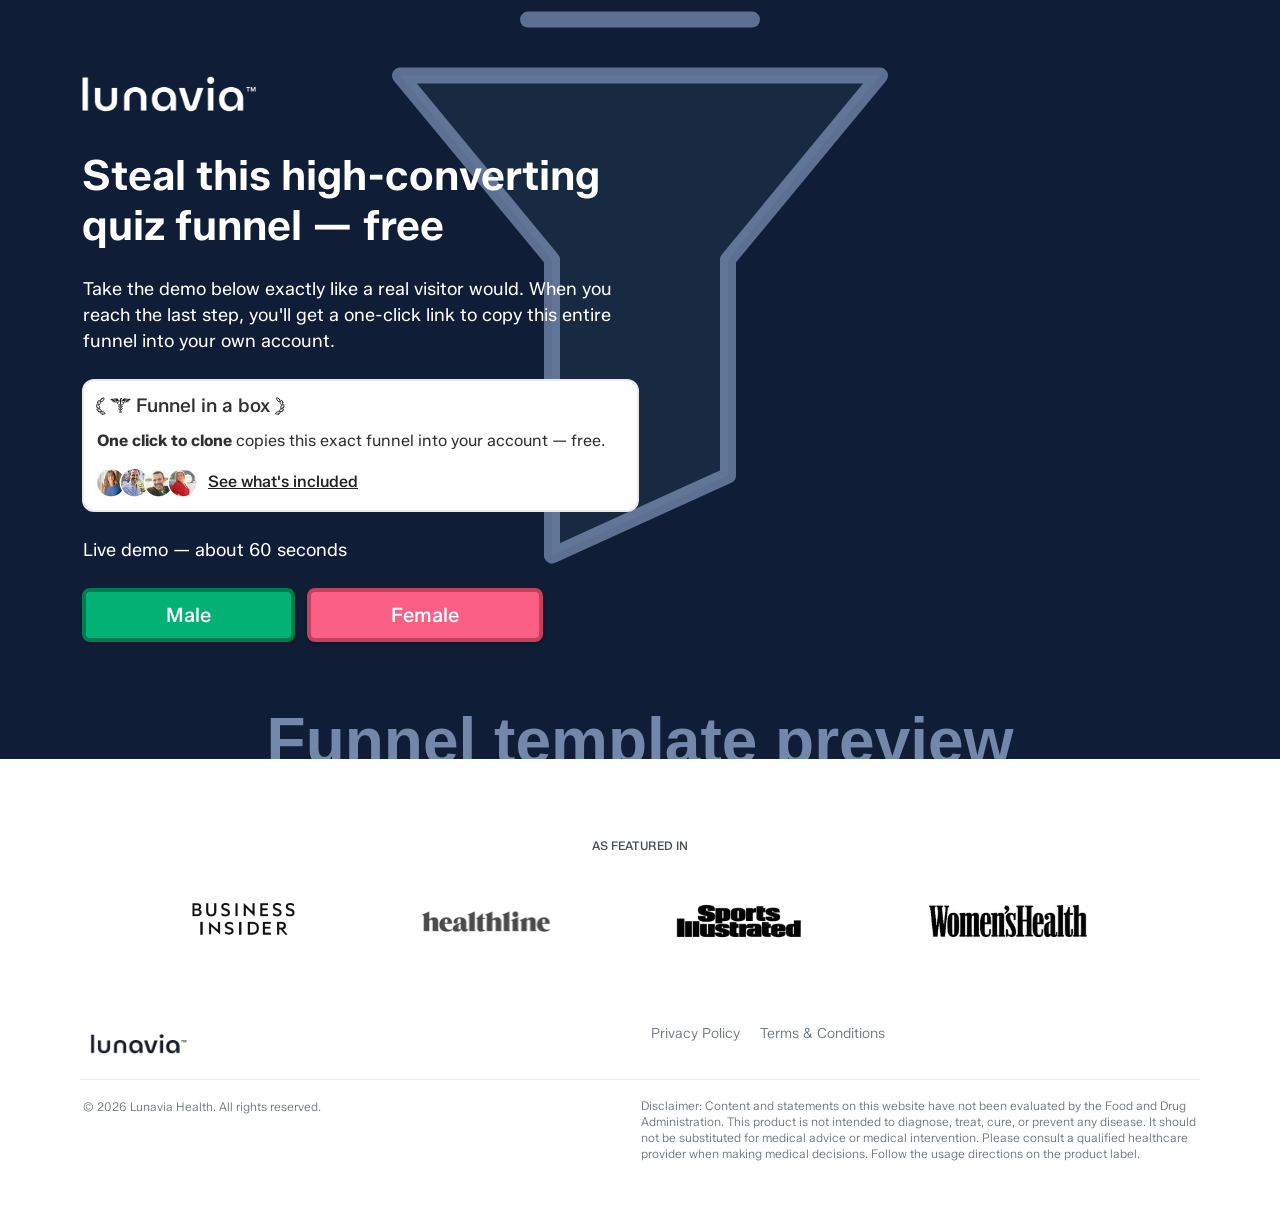
==== commit f8ed9505: "Full funnel-theme rewrite of quiz copy; neutral placeholder assets and option icons" ====
--- a/index.html
+++ b/index.html
@@ -204,7 +204,7 @@
 </html>
 
 
-</div></div></div></div></div></div></div></div><div class="block" data-blocktype="progress-bar" data-blockid="pbar-feff2180"><div class="block-content progress-bar-block" id="progress-bar-block-pbar-feff2180"><div data-block-id="pbar-feff2180" data-config="{&quot;blockName&quot;:&quot;screenProgress&quot;,&quot;blockId&quot;:&quot;pbar-feff2180&quot;,&quot;blockType&quot;:&quot;progress-bar&quot;,&quot;spacingStyles&quot;:{}}" data-hydration-root="true"><div><div class="progress-bar"><div class="progress-bar-active" style="width:0%"></div></div></div></div></div></div></div></div></div></header><div data-id="heyflow-main" class="main"><form method="POST" data-id="heyflow-form" id="019ffb66-aba5-70cf-b128-0aa12360922f" novalidate=""><section id="screen-84a8f82d" name="screen-b4024e6f" data-type="user" class="visible"><div class="block" data-blocktype="html" data-blockid="html-9f58ce65"><div class="block-content html-block" id="html-block-block-html-9f58ce65"><div data-block-id="html-9f58ce65" data-config="{&quot;blockName&quot;:&quot;html&quot;,&quot;blockId&quot;:&quot;html-9f58ce65&quot;,&quot;blockType&quot;:&quot;html&quot;,&quot;content&quot;:&quot;[base64]&quot;}" data-hydration-root="true"><div><!DOCTYPE html>
+</div></div></div></div></div></div></div></div><div class="block" data-blocktype="progress-bar" data-blockid="pbar-feff2180"><div class="block-content progress-bar-block" id="progress-bar-block-pbar-feff2180"><div data-block-id="pbar-feff2180" data-config="{&quot;blockName&quot;:&quot;screenProgress&quot;,&quot;blockId&quot;:&quot;pbar-feff2180&quot;,&quot;blockType&quot;:&quot;progress-bar&quot;,&quot;spacingStyles&quot;:{}}" data-hydration-root="true"><div><div class="progress-bar"><div class="progress-bar-active" style="width:0%"></div></div></div></div></div></div></div></div></div></header><div data-id="heyflow-main" class="main"><form method="POST" data-id="heyflow-form" id="019ffb66-aba5-70cf-b128-0aa12360922f" novalidate=""><section id="screen-84a8f82d" name="screen-b4024e6f" data-type="user" class="visible"><div class="block" data-blocktype="html" data-blockid="html-9f58ce65"><div class="block-content html-block" id="html-block-block-html-9f58ce65"><div data-block-id="html-9f58ce65" data-config="{&quot;blockName&quot;:&quot;html&quot;,&quot;blockId&quot;:&quot;html-9f58ce65&quot;,&quot;blockType&quot;:&quot;html&quot;,&quot;content&quot;:&quot;[base64]&quot;}" data-hydration-root="true"><div><!DOCTYPE html>
 <html>
 
 <head>
@@ -268,7 +268,7 @@
     background-repeat: no-repeat;
     background-attachment: scroll;
     background-size: cover;
-    background-image: url('images/original_1.avif');
+    background-image: url('images/funnel-placeholder.svg');
     padding-bottom: 64px;
     background-position: left center;
   }
@@ -1279,7 +1279,7 @@
     }
 
     #ihwgv {
-      background-image: url('images/original.avif');
+      background-image: url('images/funnel-placeholder.svg'); background-size: cover; background-repeat: no-repeat;
       padding-bottom: 32px;
     }
 
@@ -1504,7 +1504,7 @@
 
     #ihwgv {
       padding-top: 1rem;
-      background-image: url('images/original.avif');
+      background-image: url('images/funnel-placeholder.svg'); background-size: cover; background-repeat: no-repeat;
       background-position: center top;
     }
 
@@ -1633,7 +1633,7 @@
 
     #ihwgv {
       padding-top: 0rem;
-      background-image: url(images/original.avif');
+      background-image: url('images/funnel-placeholder.svg'); background-size: cover; background-repeat: no-repeat;
       background-position: 100% 100%;
       background-size: cover;
     }
@@ -1820,7 +1820,7 @@
                 <div data-box="true" data-secondsdelay="" id="ixjgs4">
                   <div data-text="text" data-secondsdelay="" id="i453hl">Take the demo below exactly like a real visitor would. When you reach the last step, you'll get a one-click link to copy this entire funnel into your own account.
                   </div>
-                  <!-- <div data-text="text" data-secondsdelay="" id="i8d5q8">When you lower your cortisol:
+                  <!-- <div data-text="text" data-secondsdelay="" id="i8d5q8">When you fix your funnel:
                   </div> -->
                 </div>
                 <!-- <div data-box="true" data-secondsdelay="" id="il47h">
@@ -1882,7 +1882,7 @@
                         </clipPath>
                       </defs>
                     </svg> -->
-                    <div data-text="text" data-secondsdelay="" id="i39byx">Doctor Developed
+                    <div data-text="text" data-secondsdelay="" id="i39byx">Funnel Proven
                     </div>
                     <!-- <svg xmlns="http://www.w3.org/2000/svg" width="11" height="18" viewBox="0 0 11 18" fill="none" id="isuye">
                       <path d="M8.87882 5.68718C8.84057 7.01429 7.45494 8.00797 7.45494 8.00797C7.45494 8.00797 6.13069 6.85003 6.16804 5.52276C6.20656 4.19407 7.59295 3.20134 7.59295 3.20134C7.59295 3.20134 8.91617 4.35991 8.87882 5.68718ZM9.50355 10.2806C8.67436 11.3554 6.87385 11.5172 6.87385 11.5172C6.87385 11.5172 6.41735 9.93628 7.24653 8.86154C8.07571 7.78681 9.87725 7.62438 9.87725 7.62438C9.87725 7.62438 10.3336 9.20605 9.50355 10.2806ZM8.03845 14.3155C6.71677 14.8891 5.00839 14.2678 5.00839 14.2678C5.00839 14.2678 5.4438 12.7158 6.76548 12.1422C8.08715 11.5686 9.79553 12.1899 9.79553 12.1899C9.79553 12.1899 9.36012 13.7419 8.03845 14.3155ZM4.22445 17.1344C2.78598 17.4478 1.24356 16.5316 1.24356 16.5316C1.24356 16.5316 2.03421 15.1073 3.47281 14.7931C4.91128 14.4797 6.45267 15.3965 6.45267 15.3965C6.45267 15.3965 5.66292 16.821 4.22445 17.1344ZM5.34167 2.10415C6.26283 3.18695 5.94246 4.76407 5.94246 4.76407C5.94246 4.76407 4.12637 4.58681 3.20521 3.50401C2.28406 2.42121 2.60456 0.843302 2.60456 0.843302C2.60456 0.843302 4.42051 1.02134 5.34167 2.10415Z" stroke="#212121" stroke-linecap="round">
@@ -1890,12 +1890,12 @@
                     </svg> -->
                   </div>
                   <div data-text="text" data-secondsdelay="" id="iuyj47">
-                    <b data-text="text" data-secondsdelay="">Developed by a podiatrist
-                    </b> — Dr. Kent Biehler brings 30+ years of experience treating stubborn fungus. Trusted by nearly 500,000 people.
+                    <b data-text="text" data-secondsdelay="">Built by a funnel builder
+                    </b> — A builder with 30+ shipped quizzes behind them. Trusted by nearly 500,000 visitors.
                   </div>
                   <div data-box="true" data-secondsdelay="" id="izcdw3">
-                    <a id="fkt-link-bc7-3a3-97b" data-id="fkt-link-e0d-e9a-a7f" title="Enter link text here" target="_self" action="choose" align="center" animate="" speed="" delay="" loop="none" variantvalue="" data-secondsdelay="" data-minutesdelay="" replaceproductid="" billnow="false" href="#" offer="" upsell="" quantity="" price="">View Dr. Biehler &amp; learn more</a>
-                    <img style="border-radius:100px !important" id="fkt-image-609-d96-858" title="" target="_self" src="images/mobile.avif" href="" align="center" alt="" width="" height="" onclick="" data-src="images/mobile.avif">
+                    <a id="fkt-link-bc7-3a3-97b" data-id="fkt-link-e0d-e9a-a7f" title="Enter link text here" target="_self" action="choose" align="center" animate="" speed="" delay="" loop="none" variantvalue="" data-secondsdelay="" data-minutesdelay="" replaceproductid="" billnow="false" href="#" offer="" upsell="" quantity="" price="">See how it's built</a>
+                    <img style="border-radius:100px !important" id="fkt-image-609-d96-858" title="" target="_self" src="images/funnel-placeholder.svg" href="" align="center" alt="" width="" height="" onclick="" data-src="images/funnel-placeholder.svg">
                   </div>
                 </div>
 
@@ -1972,7 +1972,7 @@
             </div>
           </div>
           <div align="center" data-secondsdelay="" id="ic15i" class="fk-col col w-100">
-            <img id="fkt-image-0f4-d9b-ae9" title="" target="_self" src="images/desktop.avif" href="" align="center" alt="" width="" height="" onclick="" data-src="images/desktop.avif" class="fk-image-defaults">
+            <img id="fkt-image-0f4-d9b-ae9" title="" target="_self" src="images/funnel-placeholder.svg" href="" align="center" alt="" width="" height="" onclick="" data-src="images/funnel-placeholder.svg" class="fk-image-defaults">
           </div>
         </div>
       </div>
@@ -2046,7 +2046,7 @@
         </div>
       </div>
       <div data-box="true" data-secondsdelay="" id="ie2g6n">
-        <div data-text="text" data-secondsdelay="" id="i3ukm6">Trace the root cause:
+        <div data-text="text" data-secondsdelay="" id="i3ukm6">Trace the drop-offs:
         </div>
         <div data-box="true" data-secondsdelay="" id="icieng">
           <button data-type="generic-button" data-action="next" onclick="(function(btn) { const flowId = Object.keys(window.heyflow || {})[0]; if (flowId &amp;&amp; window.heyflow[flowId]) { window.heyflow[flowId].buttonClick(btn, 'next', '', '{&quot;redirectURL&quot;:&quot;#&quot;,&quot;containerClass&quot;:&quot;inner-narrow&quot;,&quot;label&quot;:&quot;Continue&quot;,&quot;nextAction&quot;:&quot;next&quot;,&quot;type&quot;:&quot;generic-button&quot;,&quot;tracking&quot;:true,&quot;target&quot;:&quot;_self&quot;,&quot;paddingBottom&quot;:20,&quot;name&quot;:&quot;button-continue&quot;,&quot;contentClass&quot;:&quot;align-center&quot;,&quot;action&quot;:&quot;next&quot;,&quot;id&quot;:&quot;button-bioma-continue&quot;,&quot;paddingTop&quot;:20,&quot;class&quot;:&quot;continue medium align-center&quot;}'); } })(this)" data-attr="{&quot;action&quot;:&quot;next&quot;,&quot;nextAction&quot;:&quot;next&quot;,&quot;type&quot;:&quot;generic-button&quot;}" data-id="fkt-button-3c0-5ad-bba" title="" align="center" data-secondsdelay="" data-minutesdelay="" type="button" action="submit" variantvalue="" replaceproductid="" size="none" billnow="false" offer="" upsell="" quantity="" price="" desktopsize="none" data-text-value="Male" id="im6kms" largemobilesize="none" mobilesize="none" class="btn btn-primary btn-one-style fk-id79kt go-to-next-slide-btn male-btn">Male</button>
@@ -2078,7 +2078,7 @@
 
 </body>
 
-</html></div></div></div></div></section><section id="start-c8d649e6" name="start" data-type="user" class="" data-header="header" data-footer="footer"><div class="block" data-blocktype="rich-text" data-blockid="id-30636b5c"><div class="block-content text-block inner-narrow align-center" id="text-block-id-30636b5c"><div data-block-id="id-30636b5c" data-config="{&quot;blockName&quot;:&quot;richText&quot;,&quot;blockId&quot;:&quot;id-30636b5c&quot;,&quot;blockType&quot;:&quot;rich-text&quot;,&quot;legacySpacingStyle&quot;:&quot;padding-top:80px; padding-bottom:0px; &quot;,&quot;content&quot;:&quot;&lt;h2&gt;What matters most to you right now?&lt;/h2&gt;&quot;,&quot;outerClassName&quot;:&quot;inner-narrow align-center&quot;}" data-hydration-root="true"><div class="rich-text" style="padding-top:80px;padding-bottom:0px"><h2>What matters most to you right now?</h2></div></div></div></div><div class="block" data-blocktype="rich-text" data-blockid="headline-281aac17"><div class="block-content text-block inner-narrow align-center" id="text-block-headline-281aac17"><div data-block-id="headline-281aac17" data-config="{&quot;blockName&quot;:&quot;richText&quot;,&quot;blockId&quot;:&quot;headline-281aac17&quot;,&quot;blockType&quot;:&quot;rich-text&quot;,&quot;legacySpacingStyle&quot;:&quot;padding-top:12px; padding-bottom:0px; &quot;,&quot;content&quot;:&quot;&lt;h6&gt;PLEASE SELECT ALL THAT APPLY&lt;/h6&gt;&quot;,&quot;outerClassName&quot;:&quot;inner-narrow align-center&quot;}" data-hydration-root="true"><div class="rich-text" style="padding-top:12px;padding-bottom:0px"><h6>PLEASE SELECT ALL THAT APPLY</h6></div></div></div></div><div class="block" data-blocktype="multiple-choice" data-blockid="mc-8e91895c"><div class="block-content multiple-choice-block inner-narrow" id="multiple-choice-block-mc-8e91895c" data-multiselect="true" data-minimum-selections="1"><div data-block-id="mc-8e91895c" data-config="{&quot;blockName&quot;:&quot;multipleChoice&quot;,&quot;blockId&quot;:&quot;mc-8e91895c&quot;,&quot;blockType&quot;:&quot;multiple-choice&quot;,&quot;options&quot;:[{&quot;text&quot;:&quot;&quot;,&quot;label&quot;:&quot;Clear it up for good&quot;,&quot;foldername&quot;:null,&quot;image&quot;:&quot;d090bb55-5c37-4055-bfd6-28d878f1459c.svg&quot;,&quot;emoji&quot;:null,&quot;id&quot;:&quot;mco-c7cd494e&quot;,&quot;thumbnails&quot;:null,&quot;images&quot;:null},{&quot;id&quot;:&quot;mco-aae87591&quot;,&quot;images&quot;:null,&quot;emoji&quot;:null,&quot;thumbnails&quot;:null,&quot;label&quot;:&quot;Bring back a normal, healthy look&quot;,&quot;foldername&quot;:null,&quot;image&quot;:&quot;ac3540f1-a2cf-4dbe-9c30-5a8c1e230df0.svg&quot;},{&quot;foldername&quot;:null,&quot;emoji&quot;:null,&quot;images&quot;:null,&quot;label&quot;:&quot;Stop it spreading or coming back&quot;,&quot;thumbnails&quot;:null,&quot;image&quot;:&quot;8e11152c-42d5-456f-8d23-64efce6acbb1.svg&quot;,&quot;id&quot;:&quot;mco-a0c2d131&quot;},{&quot;label&quot;:&quot;End the embarrassing discoloration&quot;,&quot;id&quot;:&quot;option-0fe55963-2554-4a84-950f-b6aac7464ffd&quot;,&quot;emoji&quot;:null,&quot;images&quot;:null,&quot;foldername&quot;:null,&quot;thumbnails&quot;:null,&quot;image&quot;:&quot;49f53362-2f74-4817-8440-2fb541447efa.svg&quot;}],&quot;next&quot;:&quot;&quot;,&quot;variable&quot;:&quot;goals&quot;,&quot;paddingBottom&quot;:20,&quot;withText&quot;:false,&quot;tracking&quot;:true,&quot;contentClass&quot;:&quot;&quot;,&quot;autoRedirect&quot;:true,&quot;class&quot;:&quot;mc-list&quot;,&quot;type&quot;:&quot;multiple-choice&quot;,&quot;label&quot;:&quot;&quot;,&quot;id&quot;:&quot;mc-8e91895c&quot;,&quot;containerClass&quot;:&quot;inner-narrow&quot;,&quot;hideLabel&quot;:false,&quot;required&quot;:false,&quot;innerStyle&quot;:&quot;justify-content:center;&quot;,&quot;multiselect&quot;:true,&quot;labelClass&quot;:&quot;align-center&quot;,&quot;systemLabel&quot;:&quot;goals&quot;,&quot;paddingTop&quot;:&quot;14&quot;,&quot;name&quot;:&quot;multiple-choice&quot;,&quot;withPreselection&quot;:false,&quot;minimumSelectionsEnabled&quot;:true,&quot;minimumSelectionsNumber&quot;:1,&quot;legacySpacingStyle&quot;:&quot;padding-top:14px; padding-bottom:20px; &quot;,&quot;labelClassName&quot;:&quot;align-center&quot;,&quot;variableName&quot;:&quot;goals&quot;,&quot;className&quot;:&quot;mc-list&quot;,&quot;isRequired&quot;:false,&quot;isMultiselect&quot;:true,&quot;isAutoRedirect&quot;:true,&quot;enableTracking&quot;:true,&quot;isMinEnabled&quot;:true,&quot;minSelections&quot;:1,&quot;outerClassName&quot;:&quot;inner-narrow&quot;}" data-hydration-root="true"><div style="padding-top:14px;padding-bottom:20px"><fieldset class="multiple-choice mc-list"><legend class="visually-hidden"></legend><div class="multiple-choice-inner" style="justify-content:center"><div class="multiple-choice-option-container"><div class="multiple-choice-option"><label><div class="option-counter" aria-hidden="true">1</div><input id="mco-c7cd494e" name="mc-8e91895c" type="checkbox" data-type="multiple-choice" data-label="goals" data-variable="goals" data-answer="Clear it up for good" data-event-name="" data-tracking="true" data-action="next" data-destination="next" data-priority="0" data-testid="mco-c7cd494e" value="mco-c7cd494e"/><div class="option-content"><div class="selector-container checkbox-selector"><span class="checkbox"><svg xmlns="http://www.w3.org/2000/svg" width="192" height="192" fill="currentColor" viewBox="0 0 256 256"><path fill="none" d="M0 0h256v256H0z"></path><path fill="none" stroke="currentColor" stroke-linecap="round" stroke-linejoin="round" stroke-width="24" d="M216 72.005 104 184l-56-55.995"></path></svg></span></div><div class=" image-container" style="--image-height:auto;--image-mobile-height:auto"><picture><img loading="lazy" src="images/d090bb55-5c37-4055-bfd6-28d878f1459c.svg" alt="" class=" svg-as-img"/></picture></div><div class="label-container"><div class="label"><span>Clear it up for good</span></div></div></div><div></div></label></div></div><div class="multiple-choice-option-container"><div class="multiple-choice-option"><label><div class="option-counter" aria-hidden="true">2</div><input id="mco-aae87591" name="mc-8e91895c" type="checkbox" data-type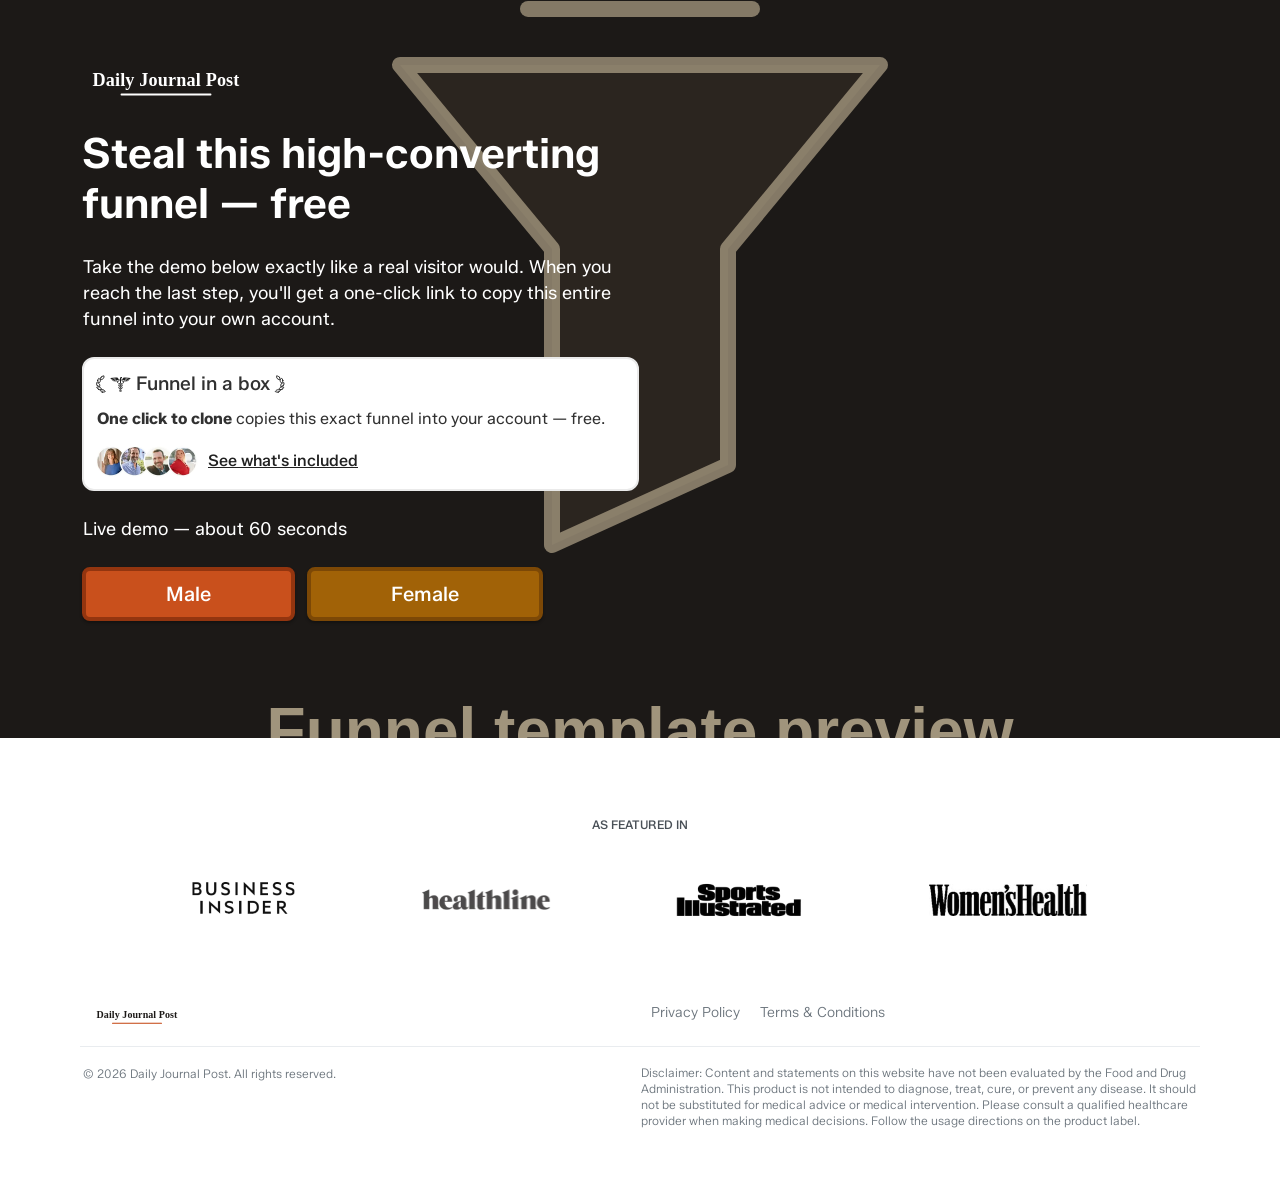
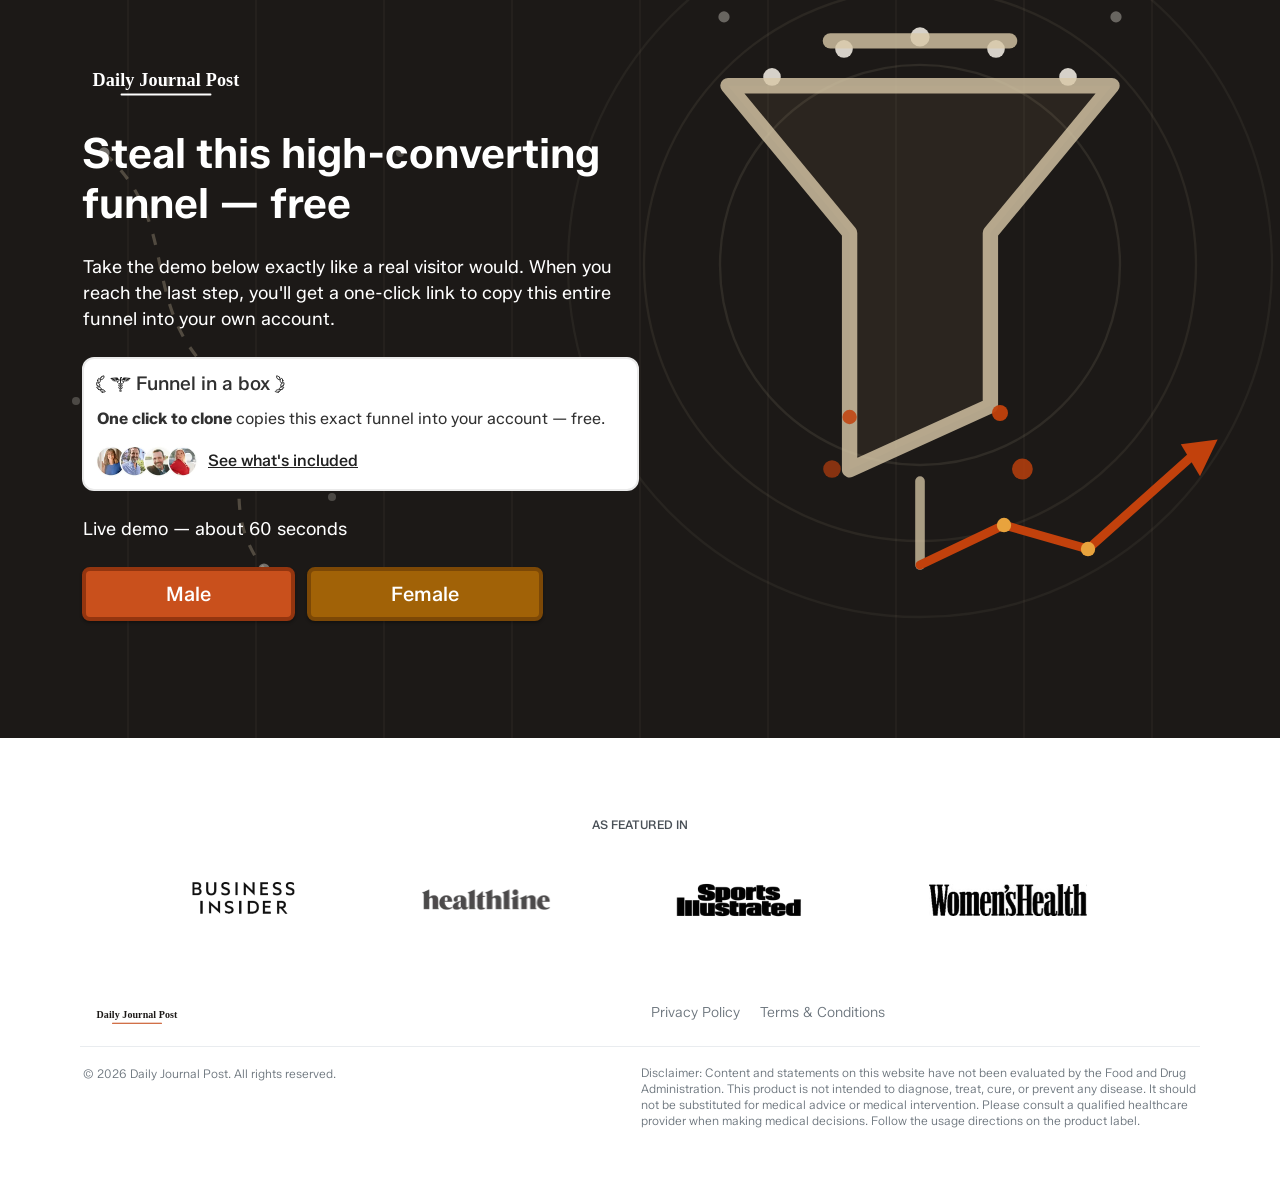
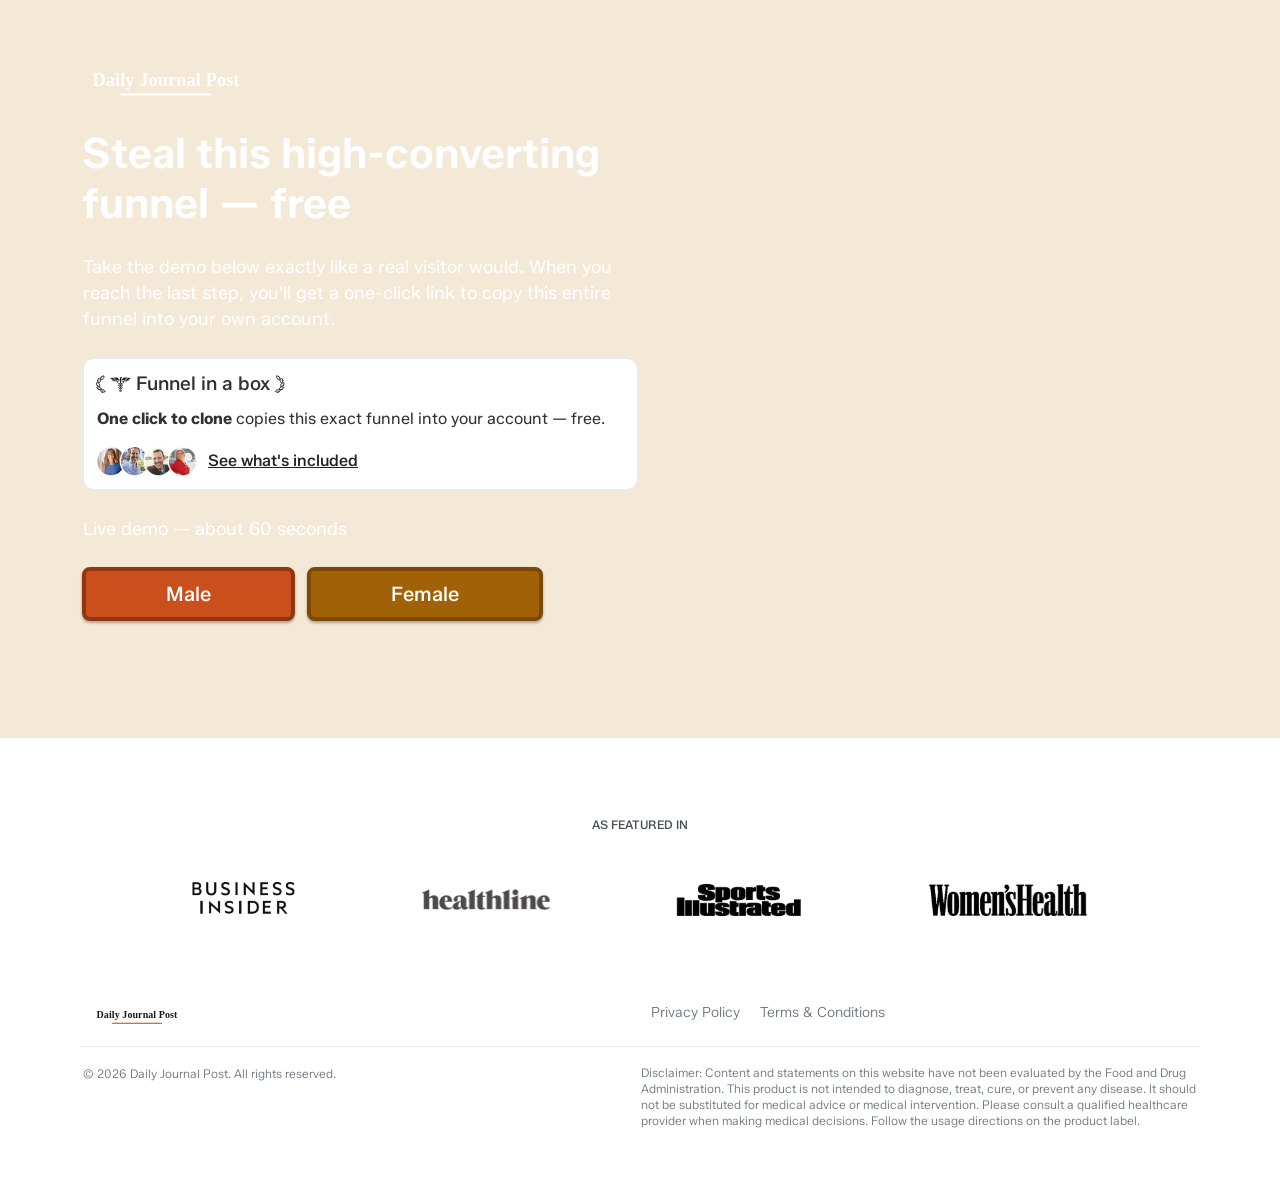
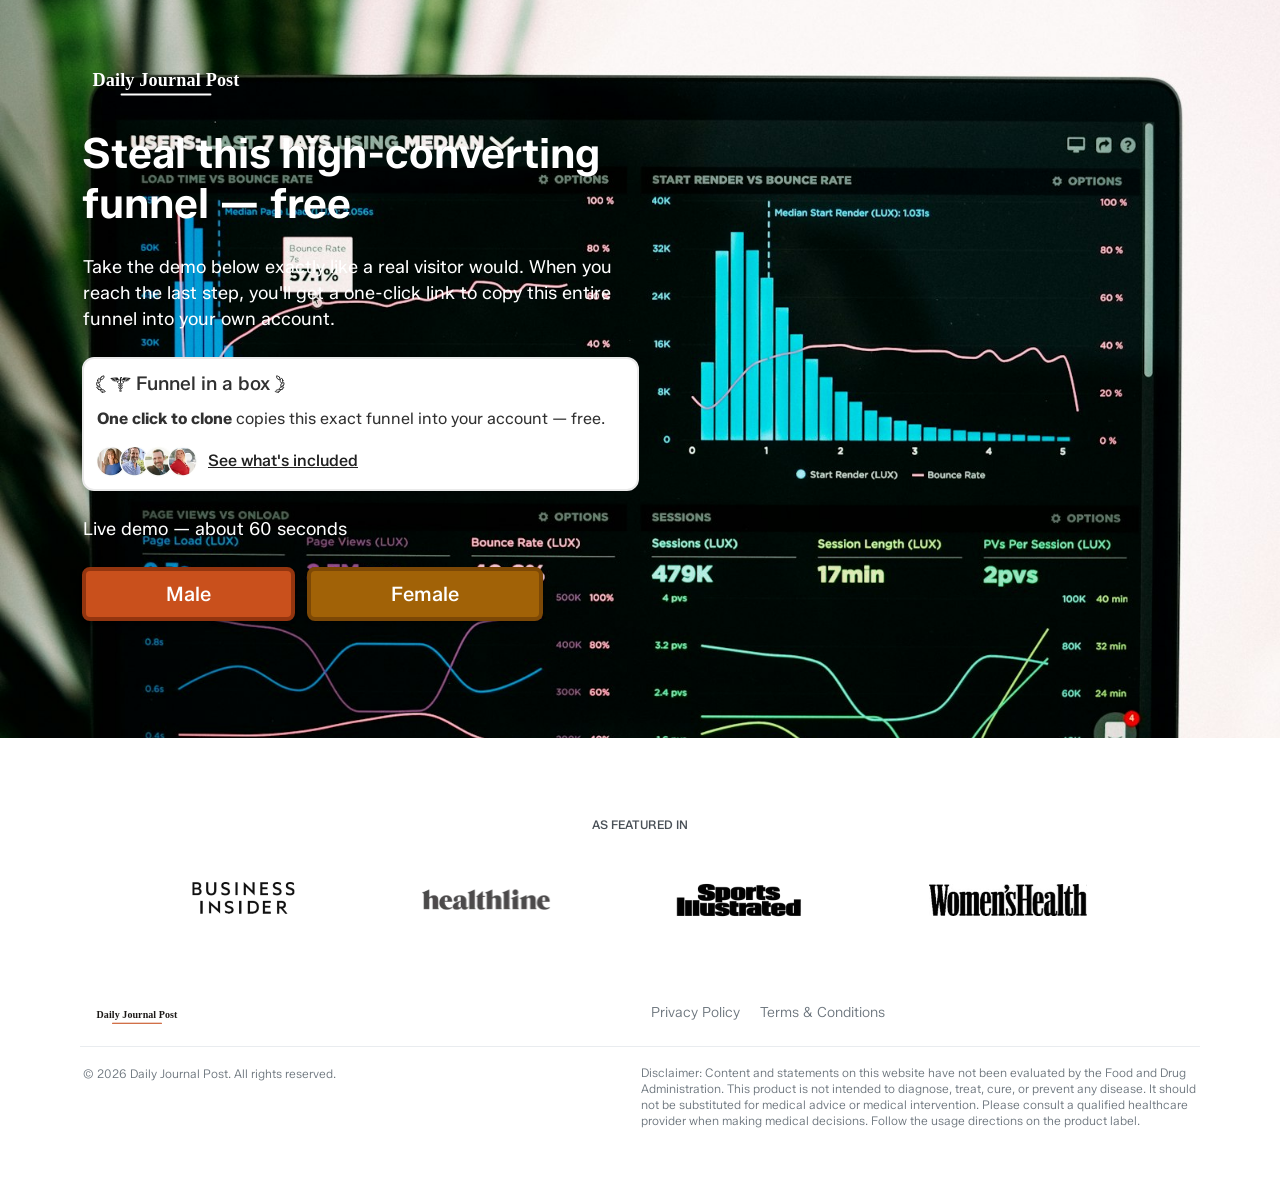
